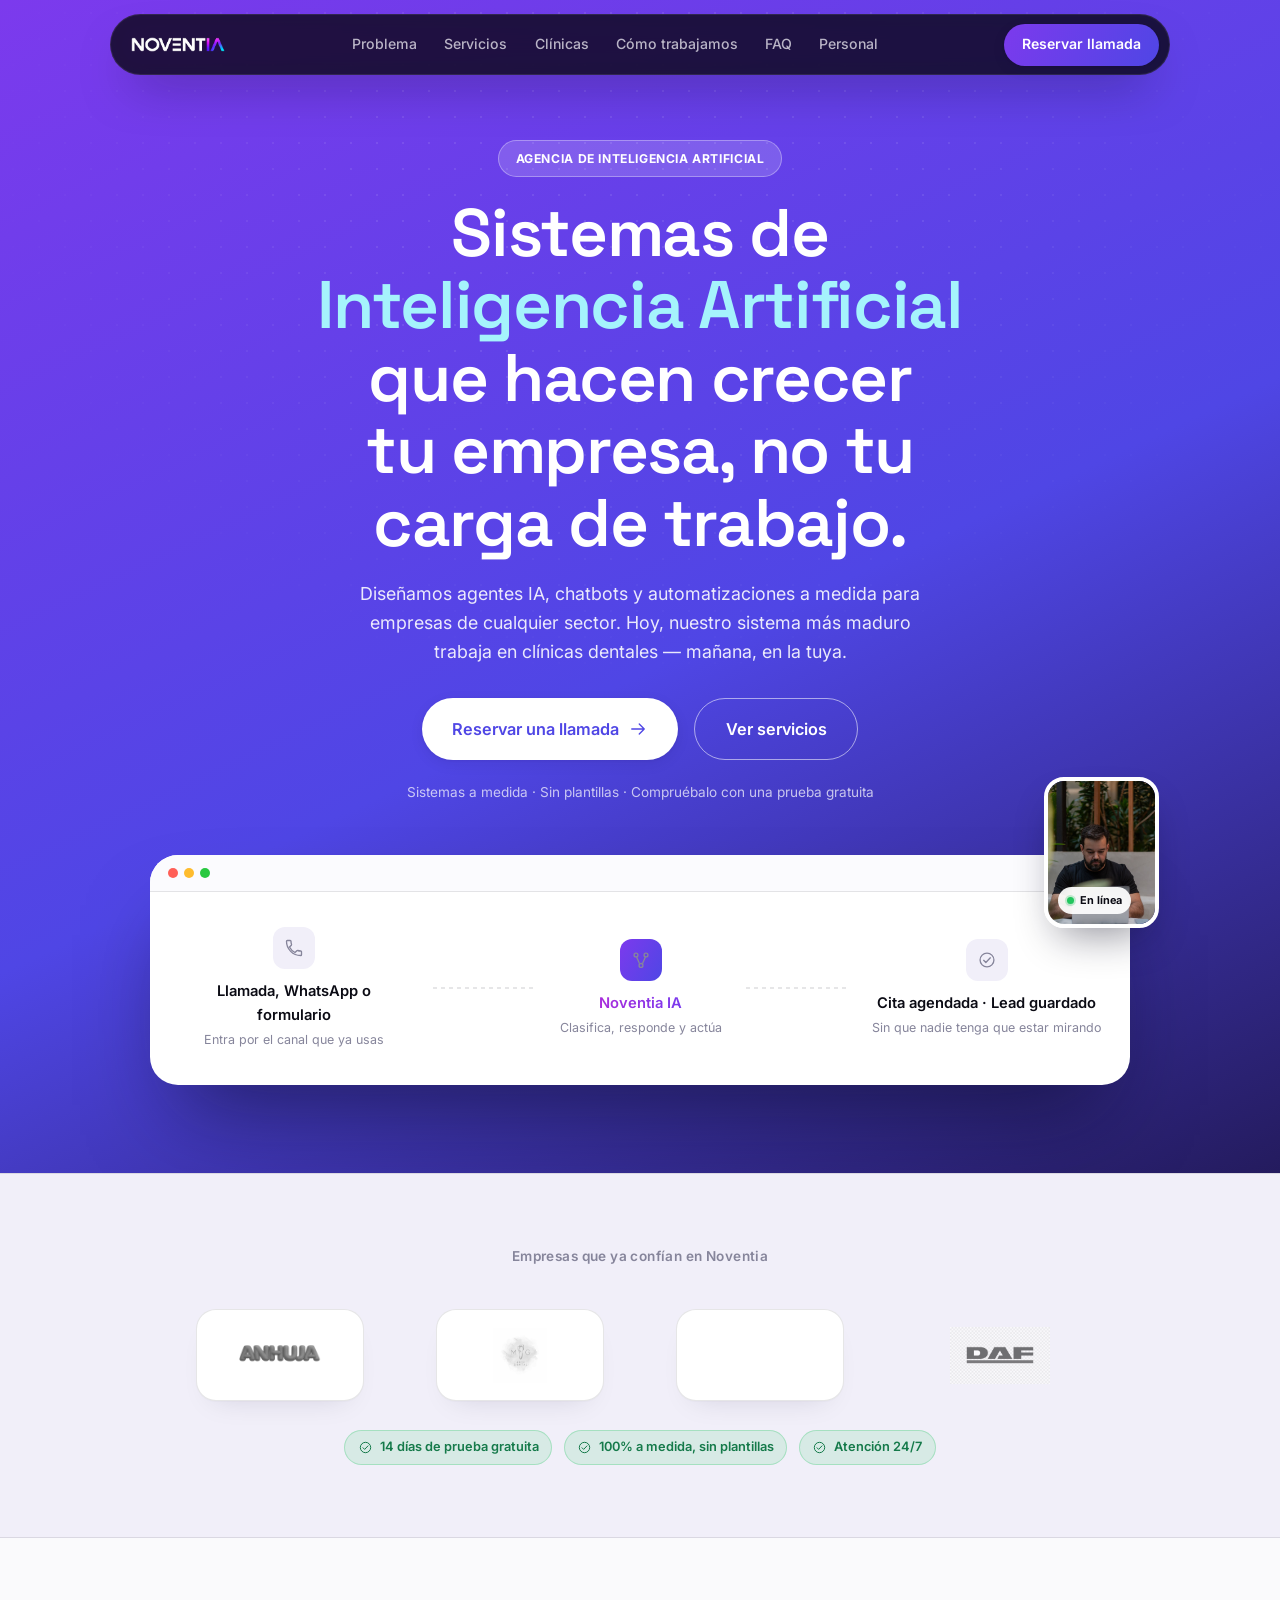
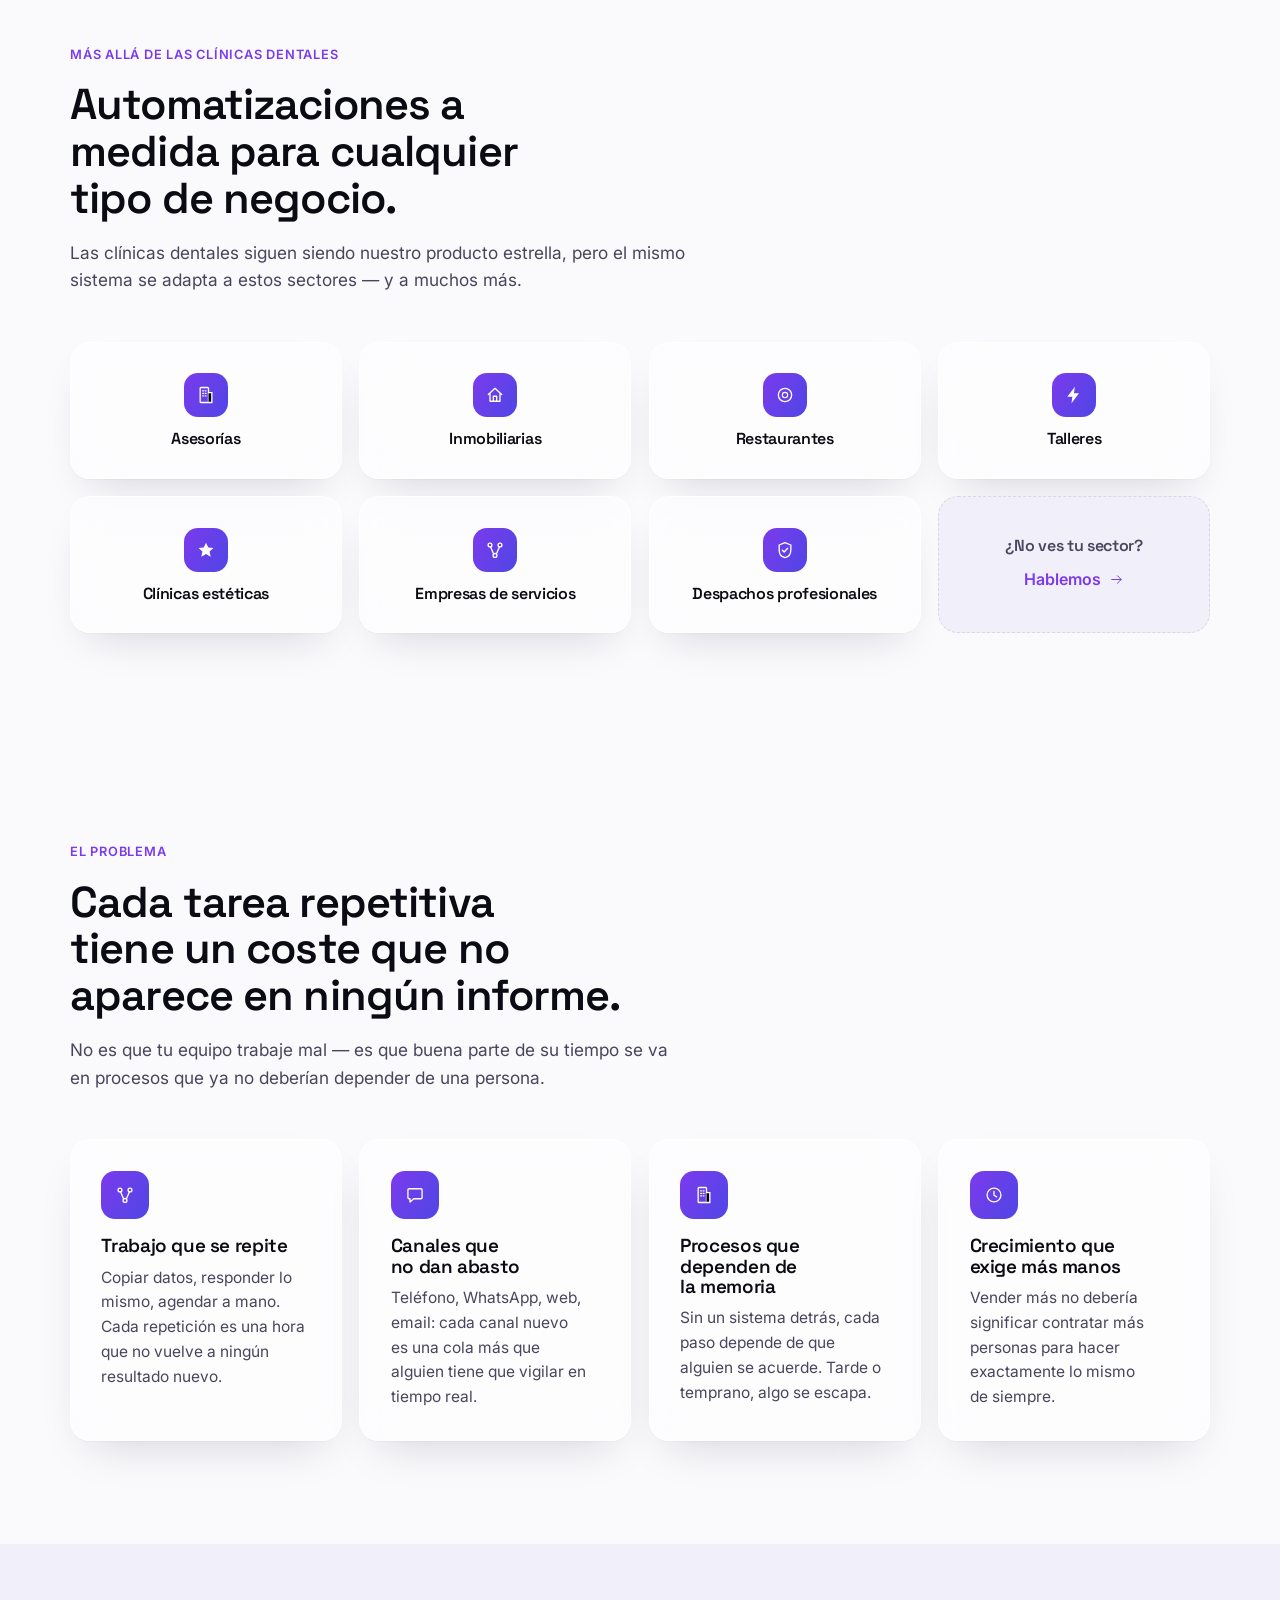
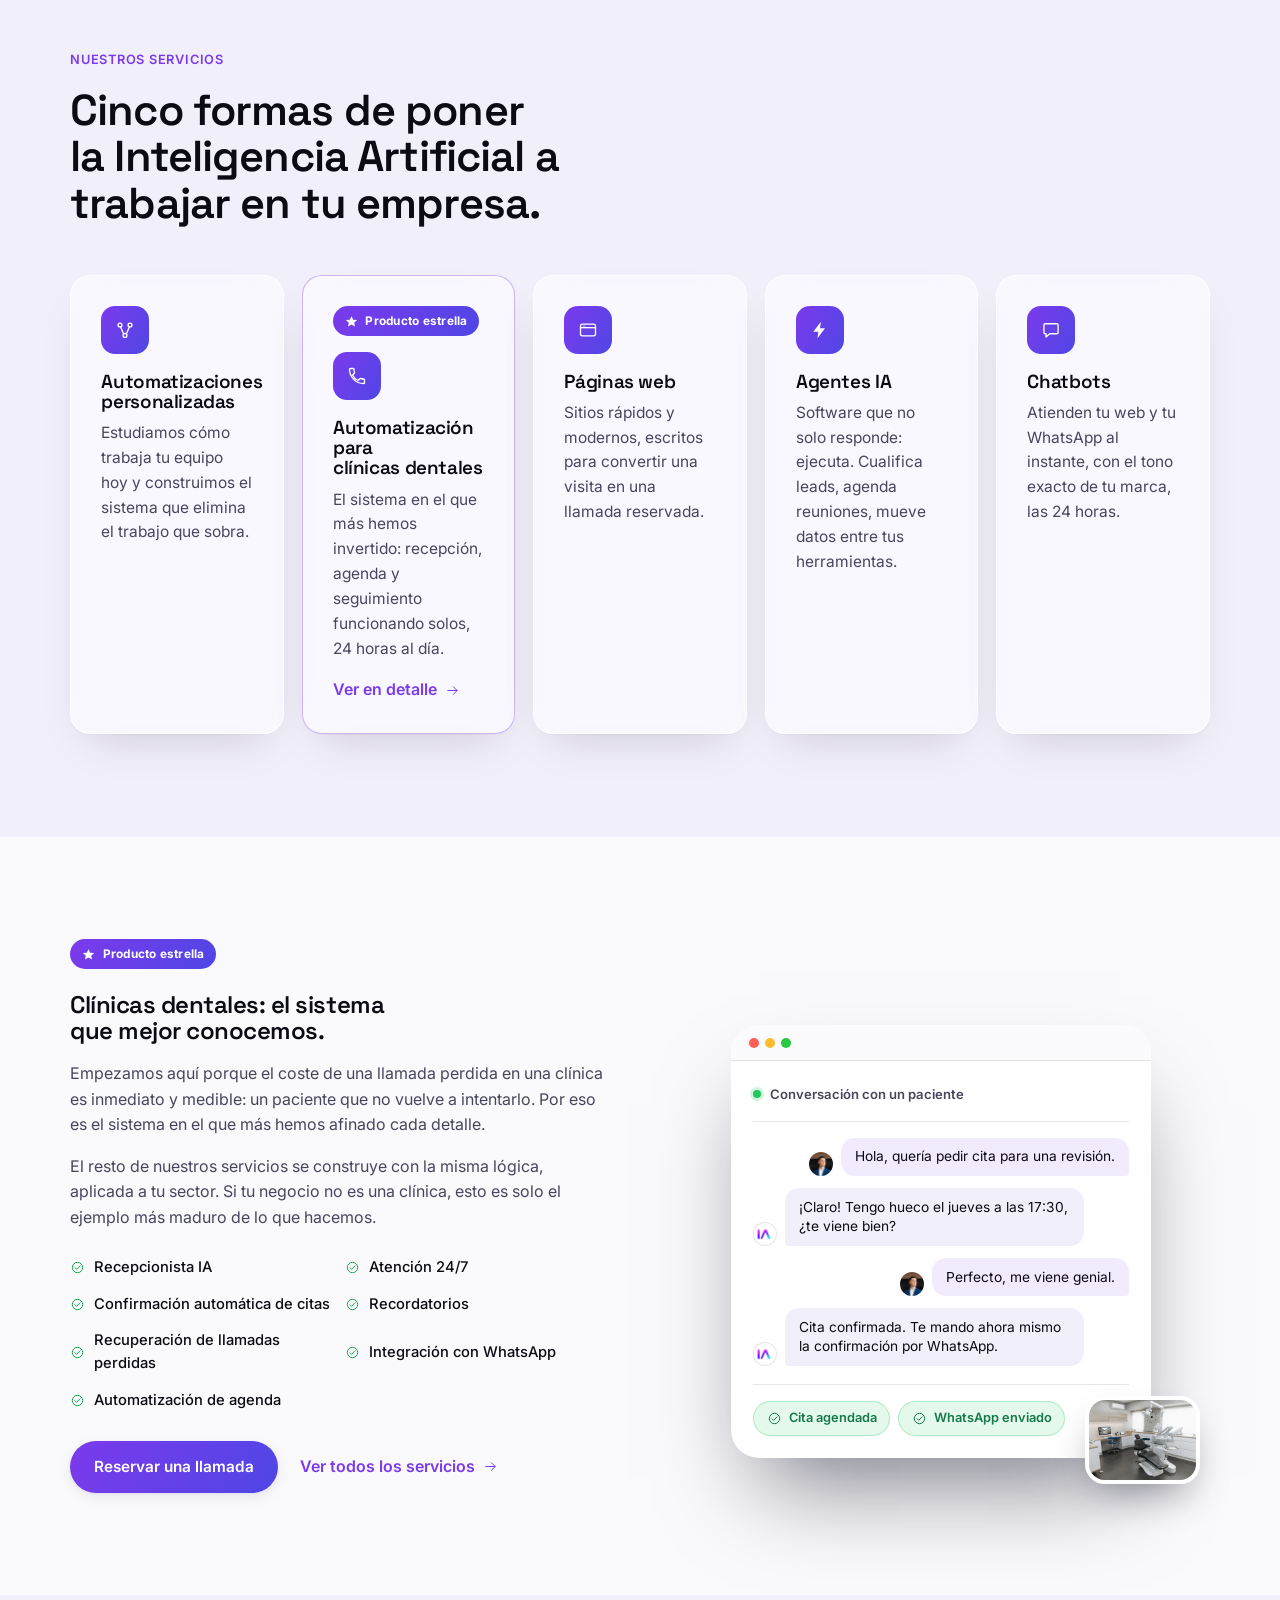
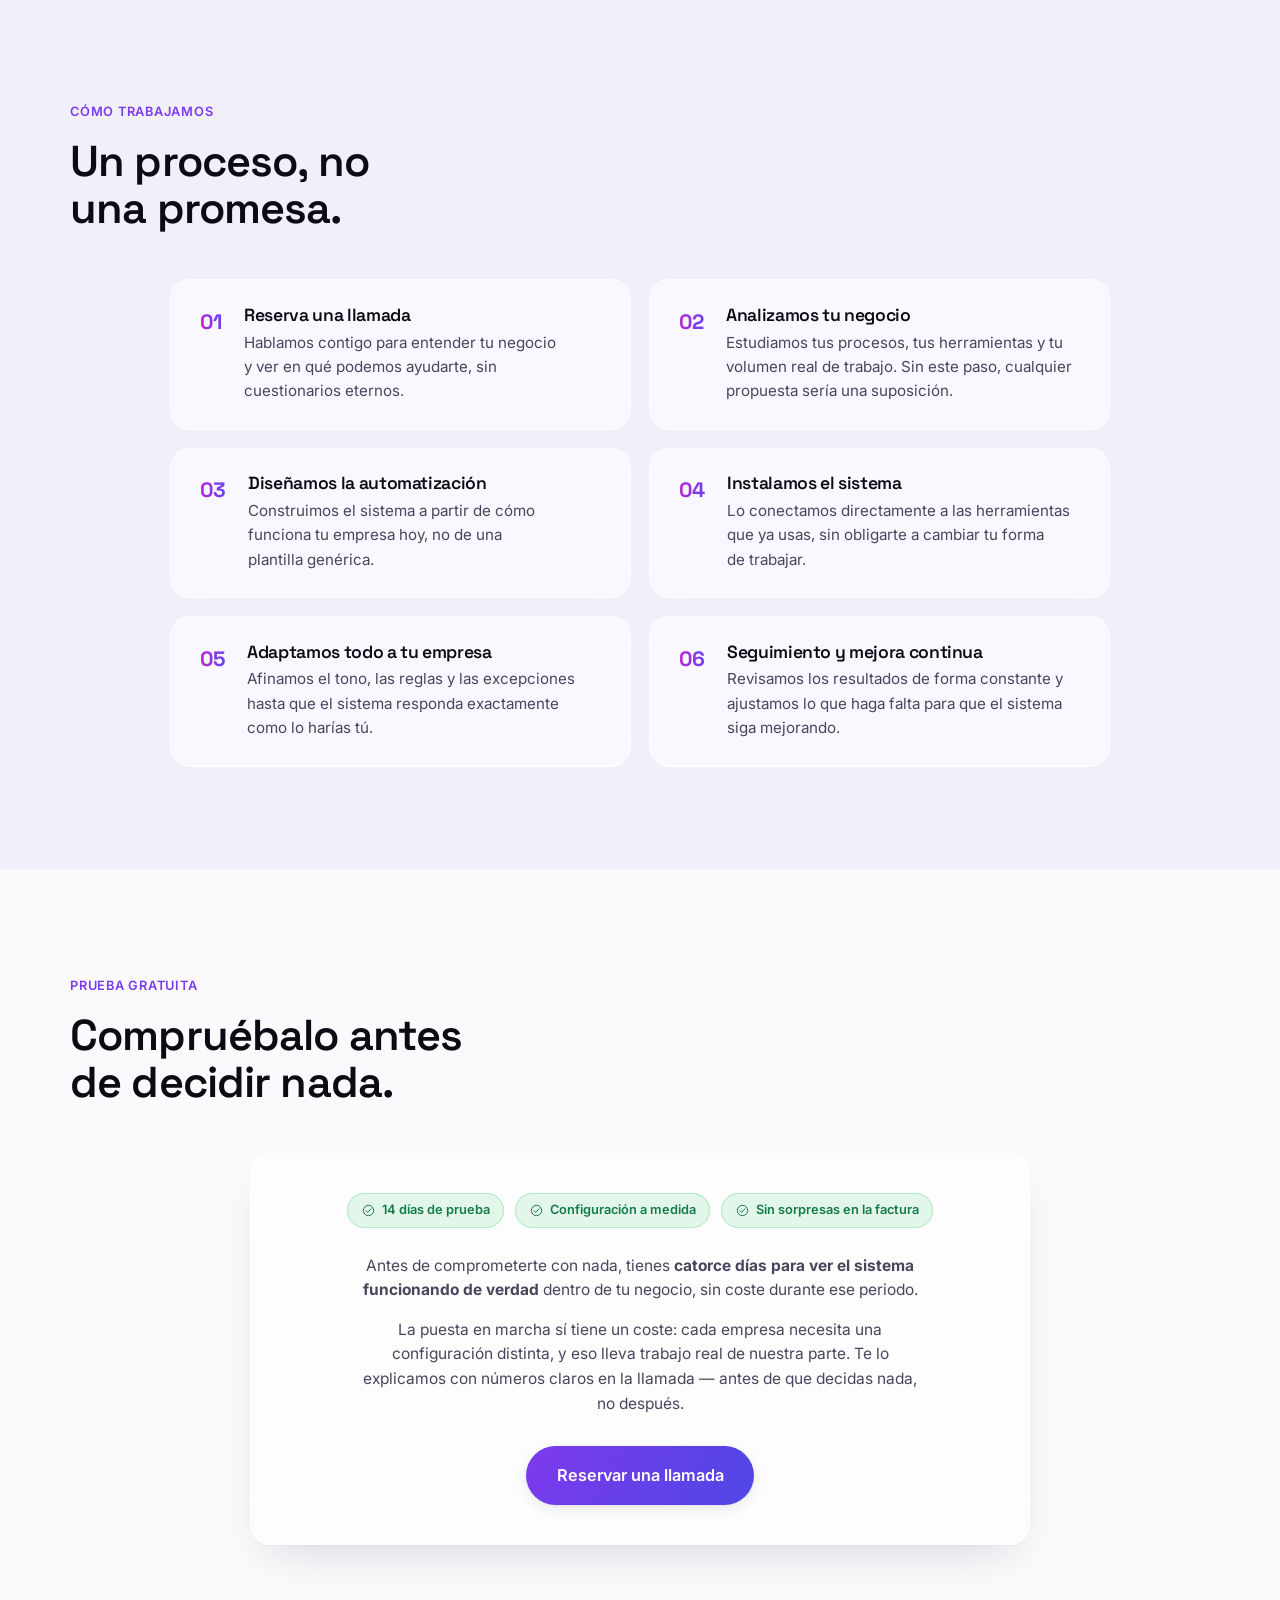
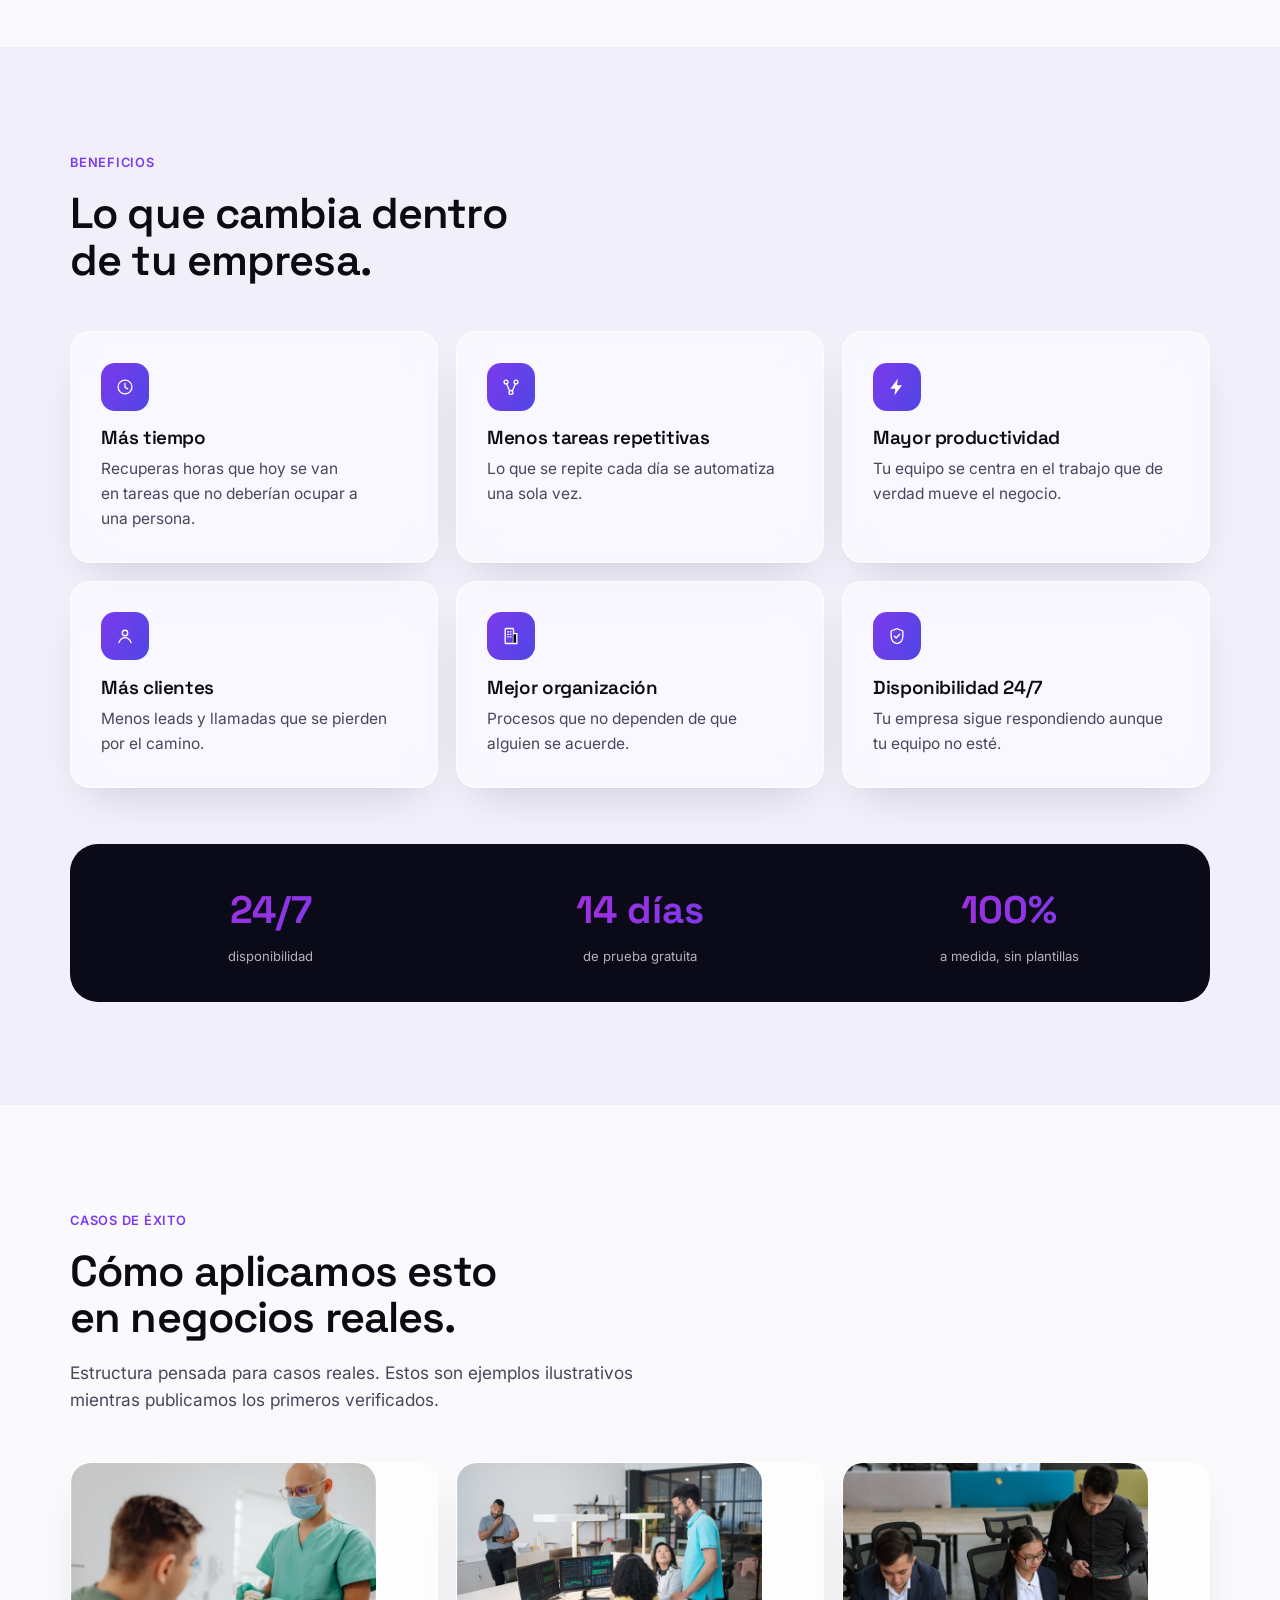
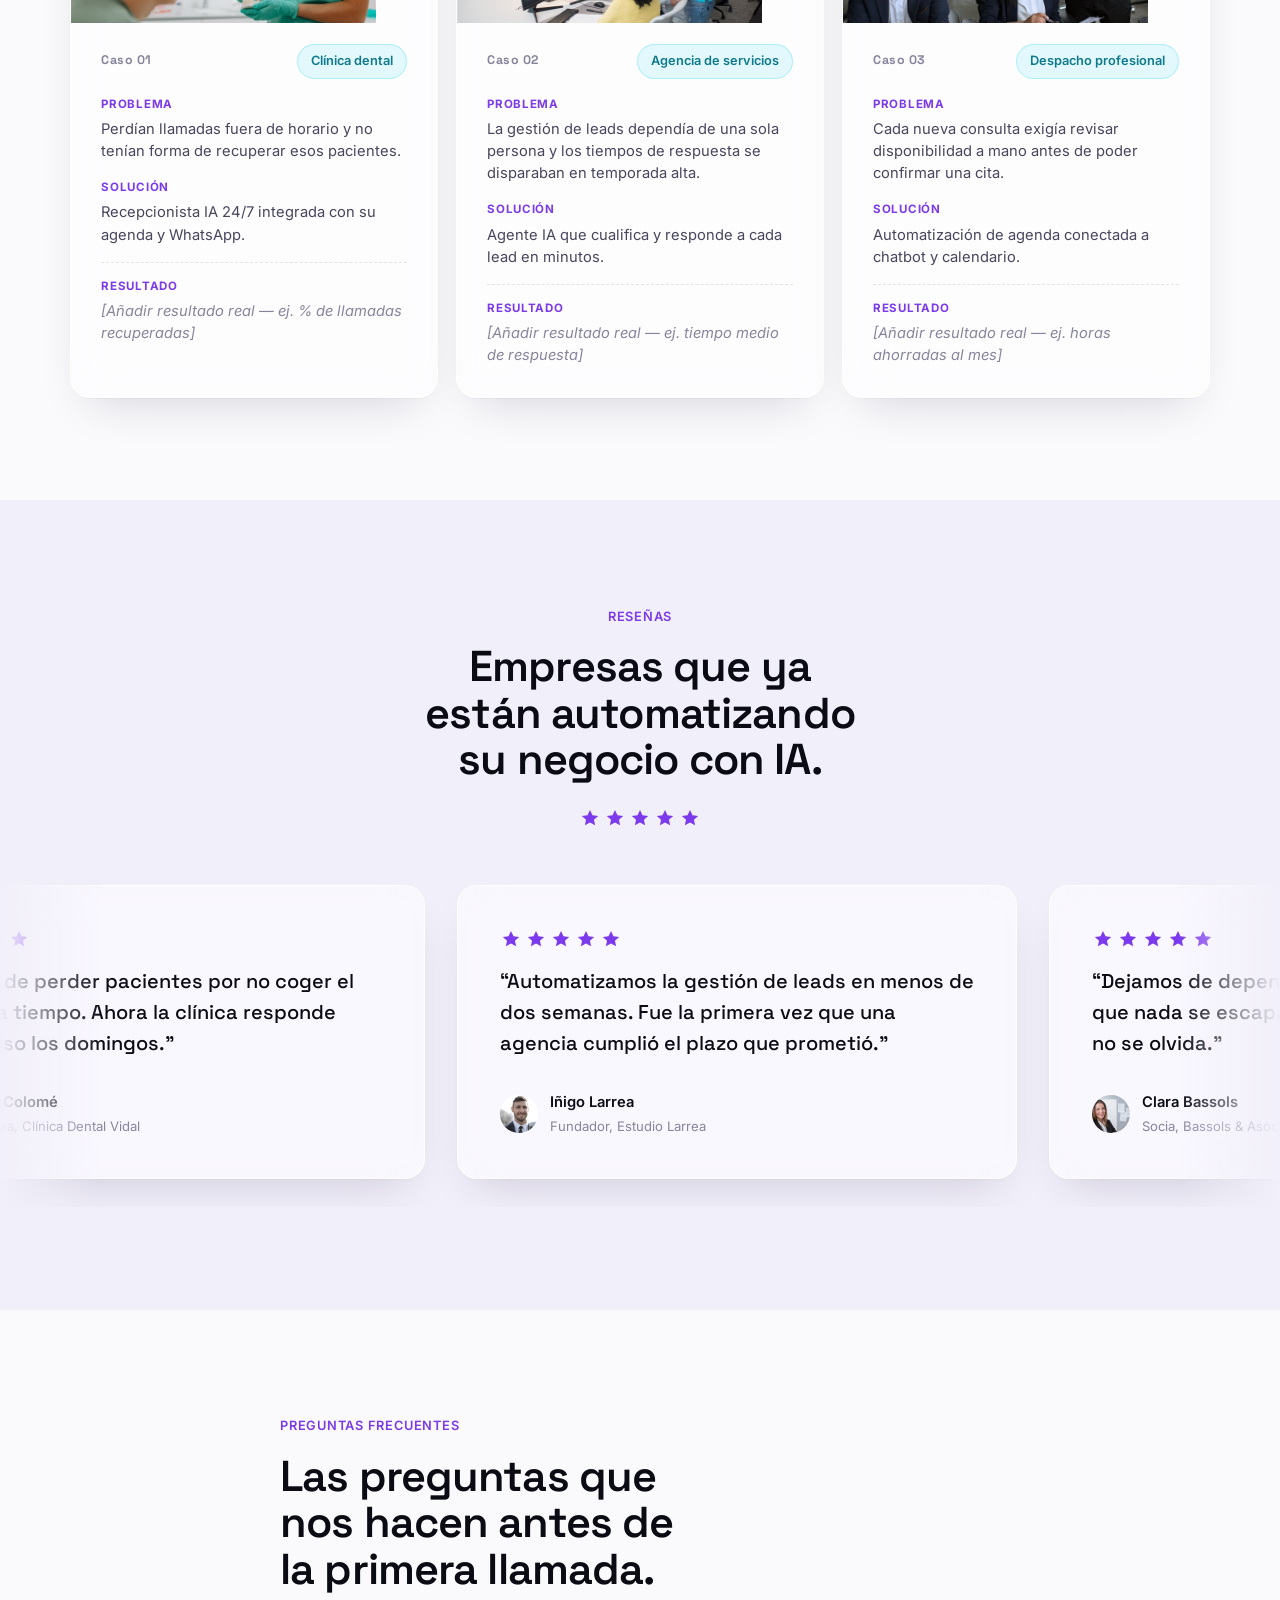
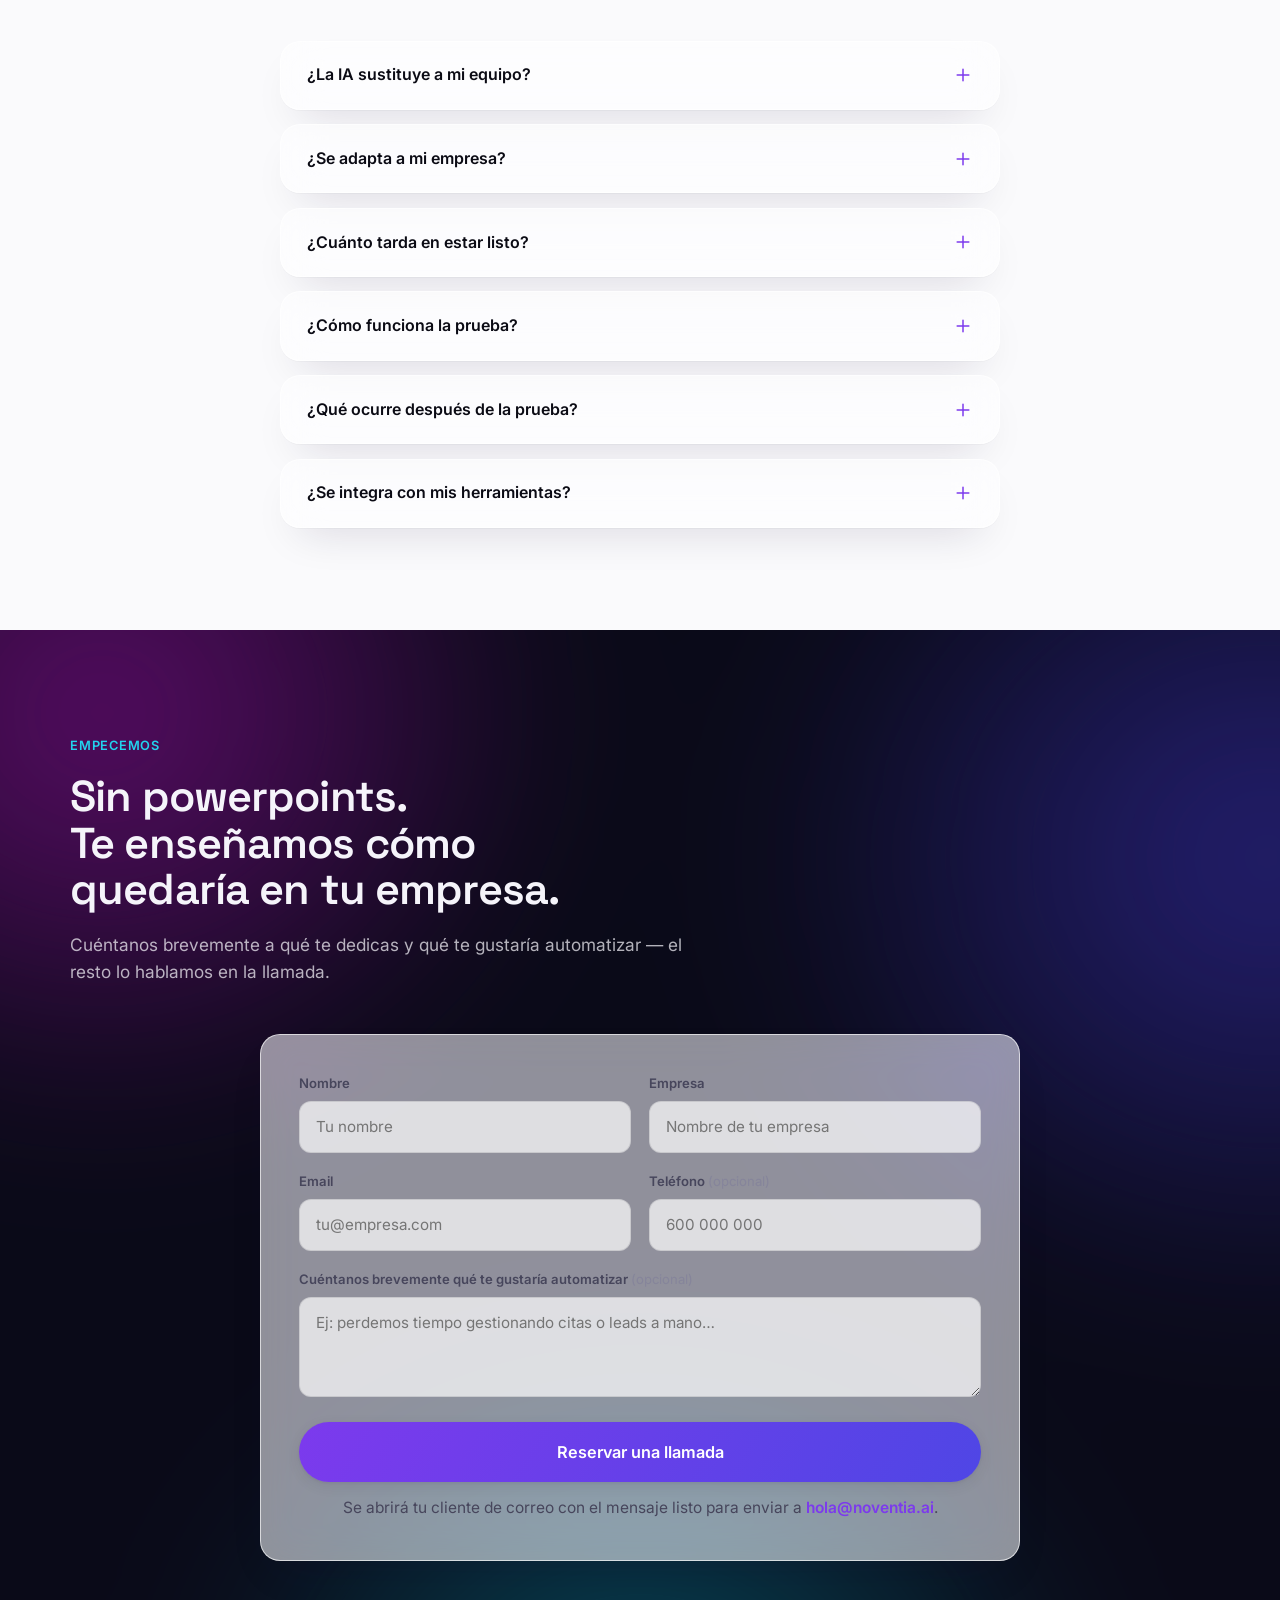
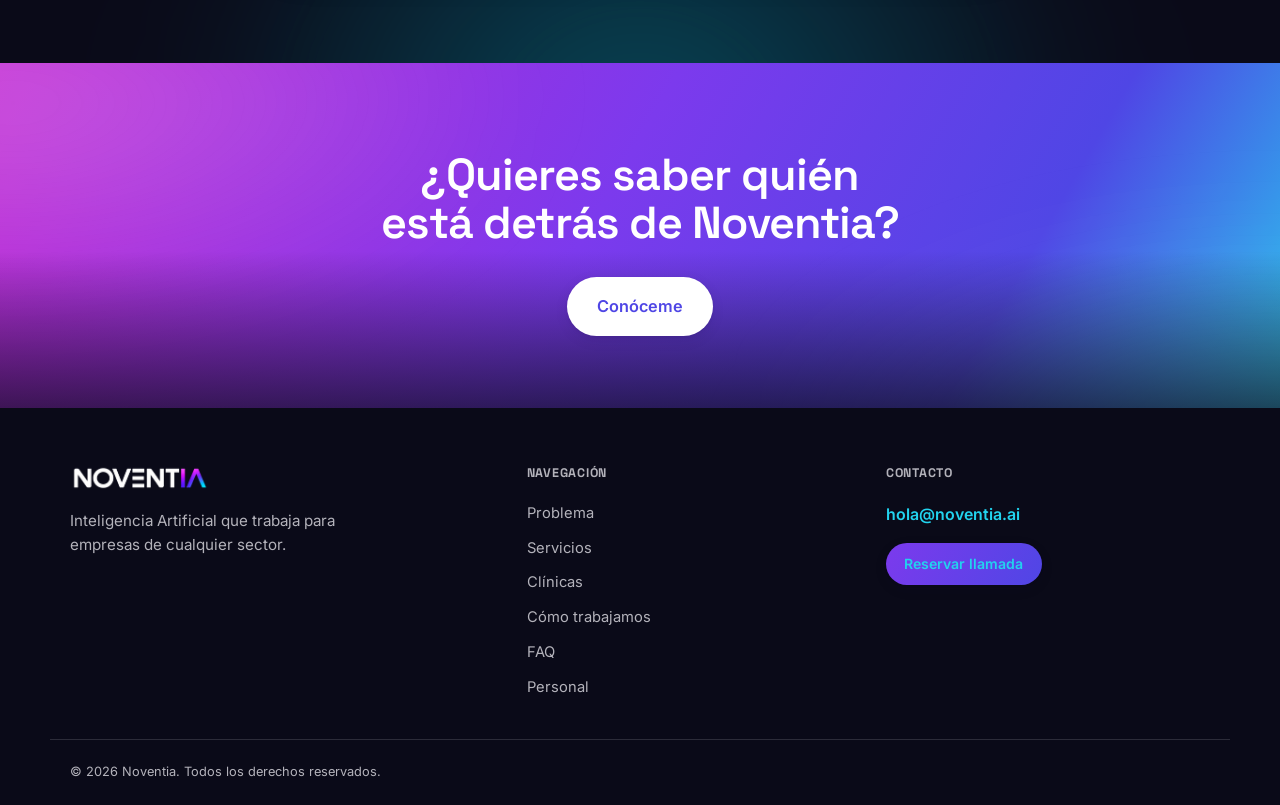
==== noventia-web/index.html @ 54fa67aa "Add files via upload" ====
﻿<!doctype html>
<html lang="es">
<head>
<meta charset="utf-8">
<meta name="viewport" content="width=device-width, initial-scale=1">
<title>Noventia — Agencia de Inteligencia Artificial para empresas</title>
<meta name="description" content="Noventia diseña agentes IA, chatbots y automatizaciones a medida para empresas de cualquier sector. Caso de éxito principal: clínicas dentales. Reserva una llamada.">
<meta name="theme-color" content="#0A0A18">

<meta property="og:type" content="website">
<meta property="og:title" content="Noventia — Agencia de Inteligencia Artificial para empresas">
<meta property="og:description" content="Agentes IA, chatbots y automatizaciones a medida para empresas de cualquier sector. Prueba gratuita de 2 semanas.">
<meta property="og:image" content="assets/img/logo.png">

<link rel="icon" href="assets/img/logo.png" type="image/png">
<link rel="apple-touch-icon" href="assets/img/logo.png">

<link rel="preconnect" href="https://fonts.googleapis.com">
<link rel="preconnect" href="https://fonts.gstatic.com" crossorigin>
<link rel="stylesheet" href="https://fonts.googleapis.com/css2?family=Space+Grotesk:wght@500;600;700&family=Inter:wght@400;500;600;700&display=swap">

<link rel="stylesheet" href="styles.css?v=20260807">
</head>
<body>
<a class="skip-link" href="#main">Saltar al contenido</a>

<!-- ============ ICON SPRITE ============ -->
<svg xmlns="http://www.w3.org/2000/svg" style="display:none" aria-hidden="true">
  <defs>
    <symbol id="icon-phone" viewBox="0 0 24 24"><path d="M6.6 10.8c1.4 2.8 3.8 5.2 6.6 6.6l2.2-2.2c.3-.3.7-.4 1-.2 1.1.4 2.3.6 3.6.6.6 0 1 .4 1 1V20c0 .6-.4 1-1 1C10.6 21 3 13.4 3 4c0-.6.4-1 1-1h3.4c.6 0 1 .4 1 1 0 1.3.2 2.5.6 3.6.1.4 0 .8-.2 1L6.6 10.8z" fill="none" stroke="currentColor" stroke-width="1.6" stroke-linecap="round" stroke-linejoin="round"/></symbol>
    <symbol id="icon-chat" viewBox="0 0 24 24"><path d="M5 4.5h14A1.5 1.5 0 0 1 20.5 6v9a1.5 1.5 0 0 1-1.5 1.5h-8.5L6 20.5V16.5H5A1.5 1.5 0 0 1 3.5 15V6A1.5 1.5 0 0 1 5 4.5z" fill="none" stroke="currentColor" stroke-width="1.6" stroke-linecap="round" stroke-linejoin="round"/></symbol>
    <symbol id="icon-flow" viewBox="0 0 24 24"><circle cx="6" cy="6" r="2.3" fill="none" stroke="currentColor" stroke-width="1.6"/><circle cx="18" cy="6" r="2.3" fill="none" stroke="currentColor" stroke-width="1.6"/><circle cx="12" cy="18.5" r="2.3" fill="none" stroke="currentColor" stroke-width="1.6"/><path d="M6.6 8.2 10 15.8M17.4 8.2 14 15.8" fill="none" stroke="currentColor" stroke-width="1.6" stroke-linecap="round"/></symbol>
    <symbol id="icon-web" viewBox="0 0 24 24"><rect x="3" y="5" width="18" height="14" rx="2.2" fill="none" stroke="currentColor" stroke-width="1.6"/><path d="M3 9.2h18" stroke="currentColor" stroke-width="1.6"/><circle cx="6.2" cy="7.1" r=".6" fill="currentColor" stroke="none"/><circle cx="8.2" cy="7.1" r=".6" fill="currentColor" stroke="none"/></symbol>
    <symbol id="icon-clock" viewBox="0 0 24 24"><circle cx="12" cy="12" r="8.3" fill="none" stroke="currentColor" stroke-width="1.6"/><path d="M12 7.6V12.3l3.2 2" fill="none" stroke="currentColor" stroke-width="1.6" stroke-linecap="round" stroke-linejoin="round"/></symbol>
    <symbol id="icon-check" viewBox="0 0 24 24"><circle cx="12" cy="12" r="8.3" fill="none" stroke="currentColor" stroke-width="1.6"/><path d="M8 12.4l2.6 2.6L16 9.4" fill="none" stroke="currentColor" stroke-width="1.6" stroke-linecap="round" stroke-linejoin="round"/></symbol>
    <symbol id="icon-user" viewBox="0 0 24 24"><circle cx="12" cy="8.4" r="3.3" fill="none" stroke="currentColor" stroke-width="1.6"/><path d="M4.8 20c1.3-4 4.2-6.1 7.2-6.1s5.9 2.1 7.2 6.1" fill="none" stroke="currentColor" stroke-width="1.6" stroke-linecap="round" stroke-linejoin="round"/></symbol>
    <symbol id="icon-shield" viewBox="0 0 24 24"><path d="M12 3.2 19 6v6c0 4.9-3 8.3-7 9.1-4-.8-7-4.2-7-9.1V6l7-2.8z" fill="none" stroke="currentColor" stroke-width="1.6" stroke-linejoin="round"/><path d="M8.8 12.2 11 14.4l4.2-4.4" fill="none" stroke="currentColor" stroke-width="1.6" stroke-linecap="round" stroke-linejoin="round"/></symbol>
    <symbol id="icon-arrow" viewBox="0 0 24 24"><path d="M4.5 12h15M13.5 6l6 6-6 6" fill="none" stroke="currentColor" stroke-width="1.6" stroke-linecap="round" stroke-linejoin="round"/></symbol>
    <symbol id="icon-plus" viewBox="0 0 24 24"><path d="M12 5v14M5 12h14" fill="none" stroke="currentColor" stroke-width="1.8" stroke-linecap="round"/></symbol>
    <symbol id="icon-close" viewBox="0 0 24 24"><path d="M6 6l12 12M18 6 6 18" fill="none" stroke="currentColor" stroke-width="1.8" stroke-linecap="round"/></symbol>
    <symbol id="icon-menu" viewBox="0 0 24 24"><path d="M4 7h16M4 12h16M4 17h16" fill="none" stroke="currentColor" stroke-width="1.8" stroke-linecap="round"/></symbol>
    <symbol id="icon-building" viewBox="0 0 24 24"><rect x="5" y="3" width="10" height="18" rx="1" fill="none" stroke="currentColor" stroke-width="1.6"/><path d="M15 9.2h4v11.8h-4M8 7h1M8 10h1M8 13h1M11 7h1M11 10h1M11 13h1" stroke="currentColor" stroke-width="1.6" stroke-linecap="round"/></symbol>
    <symbol id="icon-star" viewBox="0 0 24 24"><path d="M12 3.4l2.7 5.7 6.2.6-4.6 4.2 1.3 6.1L12 16.9l-5.6 3.1 1.3-6.1-4.6-4.2 6.2-.6L12 3.4z" fill="currentColor" stroke="none"/></symbol>
    <symbol id="icon-bolt" viewBox="0 0 24 24"><path d="M13 2 4 14h6l-1 8 9-12h-6l1-8z" fill="currentColor" stroke="none"/></symbol>
    <symbol id="icon-chevron-left" viewBox="0 0 24 24"><path d="M15 5l-7 7 7 7" fill="none" stroke="currentColor" stroke-width="1.8" stroke-linecap="round" stroke-linejoin="round"/></symbol>
    <symbol id="icon-chevron-right" viewBox="0 0 24 24"><path d="M9 5l7 7-7 7" fill="none" stroke="currentColor" stroke-width="1.8" stroke-linecap="round" stroke-linejoin="round"/></symbol>
    <symbol id="mark-1" viewBox="0 0 24 24"><circle cx="9" cy="12" r="6" fill="none" stroke="currentColor" stroke-width="1.6"/><circle cx="15" cy="12" r="6" fill="none" stroke="currentColor" stroke-width="1.6"/></symbol>
    <symbol id="mark-2" viewBox="0 0 24 24"><rect x="6" y="6" width="12" height="12" rx="2" fill="none" stroke="currentColor" stroke-width="1.6" transform="rotate(45 12 12)"/></symbol>
    <symbol id="mark-3" viewBox="0 0 24 24"><path d="M12 4l8 15H4L12 4z" fill="none" stroke="currentColor" stroke-width="1.6" stroke-linejoin="round"/></symbol>
    <symbol id="mark-4" viewBox="0 0 24 24"><path d="M12 3l7.8 4.5v9L12 21l-7.8-4.5v-9L12 3z" fill="none" stroke="currentColor" stroke-width="1.6" stroke-linejoin="round"/></symbol>
    <symbol id="mark-5" viewBox="0 0 24 24"><circle cx="6" cy="12" r="1.9" fill="currentColor" stroke="none"/><circle cx="12" cy="12" r="1.9" fill="currentColor" stroke="none"/><circle cx="18" cy="12" r="1.9" fill="currentColor" stroke="none"/></symbol>
    <symbol id="mark-6" viewBox="0 0 24 24"><path d="M12 4v16M4 12h16" stroke="currentColor" stroke-width="2.1" stroke-linecap="round"/></symbol>
    <symbol id="mark-7" viewBox="0 0 24 24"><circle cx="12" cy="12" r="7" fill="none" stroke="currentColor" stroke-width="2.3"/></symbol>
    <symbol id="mark-8" viewBox="0 0 24 24"><path d="M5 15l7-7 7 7" fill="none" stroke="currentColor" stroke-width="1.8" stroke-linecap="round" stroke-linejoin="round"/></symbol>
    <symbol id="mark-9" viewBox="0 0 24 24"><rect x="5" y="5" width="14" height="14" rx="3" fill="none" stroke="currentColor" stroke-width="1.6"/></symbol>
    <symbol id="mark-10" viewBox="0 0 24 24"><path d="M5 6l7 6-7 6M19 6l-7 6 7 6" fill="none" stroke="currentColor" stroke-width="1.6" stroke-linecap="round" stroke-linejoin="round"/></symbol>
    <symbol id="icon-home" viewBox="0 0 24 24"><path d="M4 11.5 12 4l8 7.5" fill="none" stroke="currentColor" stroke-width="1.6" stroke-linecap="round" stroke-linejoin="round"/><path d="M6 10v9.5h12V10" fill="none" stroke="currentColor" stroke-width="1.6" stroke-linejoin="round"/><path d="M10 19.5v-6h4v6" fill="none" stroke="currentColor" stroke-width="1.6" stroke-linejoin="round"/></symbol>
    <symbol id="icon-plate" viewBox="0 0 24 24"><circle cx="12" cy="12" r="8" fill="none" stroke="currentColor" stroke-width="1.6"/><circle cx="12" cy="12" r="3.2" fill="none" stroke="currentColor" stroke-width="1.3"/></symbol>
  </defs>
</svg>

<!-- ============ NAV ============ -->
<header class="nav" data-nav>
  <div class="nav-inner">
    <a href="#top" class="nav-logo" aria-label="Noventia — inicio">
      <img src="assets/img/logo-wordmark-transparent.png" alt="Noventia" width="104" height="20">
    </a>
    <nav class="nav-links" aria-label="Navegación principal">
      <a class="nav-link" href="#problema">Problema</a>
      <a class="nav-link" href="#servicios">Servicios</a>
      <a class="nav-link" href="#clinicas">Clínicas</a>
      <a class="nav-link" href="#como-trabajamos">Cómo trabajamos</a>
      <a class="nav-link" href="#faq">FAQ</a>
      <a class="nav-link" href="persona.html">Personal</a>
    </nav>
    <a class="btn btn-primary btn-sm nav-cta" data-magnetic data-magnetic-strength="0.25" href="#contacto">Reservar llamada</a>
    <button class="nav-burger" data-nav-toggle aria-label="Abrir menú" aria-expanded="false" aria-controls="mobile-nav">
      <svg class="icon"><use href="#icon-menu"></use></svg>
    </button>
  </div>
</header>

<div class="mobile-nav" id="mobile-nav" data-mobile-nav aria-hidden="true">
  <button class="mobile-nav-close" data-nav-close aria-label="Cerrar menú">
    <svg class="icon"><use href="#icon-close"></use></svg>
  </button>
  <nav aria-label="Navegación móvil">
    <a href="#problema">Problema</a>
    <a href="#servicios">Servicios</a>
    <a href="#clinicas">Clínicas</a>
    <a href="#como-trabajamos">Cómo trabajamos</a>
    <a href="#casos-exito">Casos de éxito</a>
    <a href="#faq">FAQ</a>
    <a href="persona.html">Personal</a>
    <a class="btn btn-primary" href="#contacto">Reservar una llamada</a>
  </nav>
</div>

<main id="main">

<!-- ============ HERO ============ -->
<section class="section-hero-vivid" id="top">
  <div class="container">
    <div class="hero-copy-centered" data-reveal>
      <span class="pill-badge-light">Agencia de Inteligencia Artificial</span>
      <h1 class="hero-title-vivid">
        Sistemas de <span class="hl">Inteligencia Artificial</span> que hacen crecer tu empresa, no tu carga de trabajo.
      </h1>
      <p class="hero-sub-vivid">
        Diseñamos agentes IA, chatbots y automatizaciones a medida para empresas de cualquier sector.
        Hoy, nuestro sistema más maduro trabaja en clínicas dentales — mañana, en la tuya.
      </p>
      <div class="hero-actions-vivid">
        <a class="btn btn-white btn-lg" data-magnetic data-magnetic-strength="0.25" href="#contacto">
          Reservar una llamada
          <svg class="icon"><use href="#icon-arrow"></use></svg>
        </a>
        <a class="btn btn-white-outline btn-lg" href="#servicios">Ver servicios</a>
      </div>
      <p class="hero-trust-vivid">Sistemas a medida · Sin plantillas · Compruébalo con una prueba gratuita</p>
    </div>

    <div class="hero-visual-stack">
    <div class="mock-card mock-card-wide" data-reveal>
      <div class="mock-card-bar">
        <span class="mock-dot mock-dot-red"></span>
        <span class="mock-dot mock-dot-yellow"></span>
        <span class="mock-dot mock-dot-green"></span>
      </div>
      <div class="flow-card-body">
        <div class="flow-step">
          <span class="flow-icon"><svg class="icon"><use href="#icon-phone"></use></svg></span>
          <div>
            <strong>Llamada, WhatsApp o formulario</strong>
            <span>Entra por el canal que ya usas</span>
          </div>
        </div>
        <span class="flow-connector" aria-hidden="true"></span>
        <div class="flow-step flow-step-center">
          <span class="flow-icon flow-icon-accent"><svg class="icon"><use href="#icon-flow"></use></svg></span>
          <div>
            <strong>Noventia IA</strong>
            <span>Clasifica, responde y actúa</span>
          </div>
        </div>
        <span class="flow-connector" aria-hidden="true"></span>
        <div class="flow-step">
          <span class="flow-icon"><svg class="icon"><use href="#icon-check"></use></svg></span>
          <div>
            <strong>Cita agendada · Lead guardado</strong>
            <span>Sin que nadie tenga que estar mirando</span>
          </div>
        </div>
      </div>
    </div>
    <div class="hero-photo-float" data-reveal>
      <img src="assets/img/hero-freelancer.jpg" alt="Profesional trabajando con Noventia" width="380" height="507" loading="lazy">
      <span class="hero-photo-badge"><span class="hero-photo-dot" aria-hidden="true"></span>En línea</span>
    </div>
    </div>
  </div>
</section>

<!-- ============ EMPRESAS (logo strip) ============ -->
<section class="logo-section" aria-labelledby="logo-strip-title">
  <div class="container">
    <p class="logo-strip-title" id="logo-strip-title" data-reveal>Empresas que ya confían en Noventia</p>
    <ul class="logo-strip" data-reveal>
      <li class="logo-chip"><img src="assets/img/client-anhuja.png" alt="Anhuja" loading="lazy" decoding="async"></li>
      <li class="logo-chip"><img src="assets/img/client-mg-dental.png" alt="MG Arte Dental" loading="lazy" decoding="async"></li>
      <li class="logo-chip"><img src="assets/img/client-gest-list-5.png" alt="Gest List 5" loading="lazy" decoding="async"></li>
      <li class="logo-chip logo-chip-transparent"><img src="assets/img/client-daf.png" alt="DAF" loading="lazy" decoding="async"></li>
    </ul>
    <div class="trust-badges" data-reveal>
      <span class="pill pill-ok"><svg class="icon icon-sm"><use href="#icon-check"></use></svg>14 días de prueba gratuita</span>
      <span class="pill pill-ok"><svg class="icon icon-sm"><use href="#icon-check"></use></svg>100% a medida, sin plantillas</span>
      <span class="pill pill-ok"><svg class="icon icon-sm"><use href="#icon-check"></use></svg>Atención 24/7</span>
    </div>
  </div>
</section>

<!-- ============ MÁS ALLÁ DE LAS CLÍNICAS DENTALES ============ -->
<section class="section" id="mas-sectores">
  <div class="container">
    <div class="section-head" data-reveal>
      <p class="eyebrow">Más allá de las clínicas dentales</p>
      <h2>Automatizaciones a medida para cualquier tipo de negocio.</h2>
      <p class="section-intro">Las clínicas dentales siguen siendo nuestro producto estrella, pero el mismo sistema se adapta a estos sectores — y a muchos más.</p>
    </div>
    <div class="grid grid-4 sector-grid">
      <article class="glass-card sector-card" data-reveal>
        <span class="service-icon"><svg class="icon"><use href="#icon-building"></use></svg></span>
        <h3>Asesorías</h3>
      </article>
      <article class="glass-card sector-card" data-reveal>
        <span class="service-icon"><svg class="icon"><use href="#icon-home"></use></svg></span>
        <h3>Inmobiliarias</h3>
      </article>
      <article class="glass-card sector-card" data-reveal>
        <span class="service-icon"><svg class="icon"><use href="#icon-plate"></use></svg></span>
        <h3>Restaurantes</h3>
      </article>
      <article class="glass-card sector-card" data-reveal>
        <span class="service-icon"><svg class="icon"><use href="#icon-bolt"></use></svg></span>
        <h3>Talleres</h3>
      </article>
      <article class="glass-card sector-card" data-reveal>
        <span class="service-icon"><svg class="icon"><use href="#icon-star"></use></svg></span>
        <h3>Clínicas estéticas</h3>
      </article>
      <article class="glass-card sector-card" data-reveal>
        <span class="service-icon"><svg class="icon"><use href="#icon-flow"></use></svg></span>
        <h3>Empresas de servicios</h3>
      </article>
      <article class="glass-card sector-card" data-reveal>
        <span class="service-icon"><svg class="icon"><use href="#icon-shield"></use></svg></span>
        <h3>Despachos profesionales</h3>
      </article>
      <article class="glass-card sector-card sector-card-cta" data-reveal>
        <h3>¿No ves tu sector?</h3>
        <a class="link-arrow" href="#contacto">Hablemos <svg class="icon icon-sm"><use href="#icon-arrow"></use></svg></a>
      </article>
    </div>
  </div>
</section>

<!-- ============ PROBLEMA ============ -->
<section class="section" id="problema">
  <div class="container">
    <div class="section-head" data-reveal>
      <p class="eyebrow">El problema</p>
      <h2>Cada tarea repetitiva tiene un coste que no aparece en ningún informe.</h2>
      <p class="section-intro">No es que tu equipo trabaje mal — es que buena parte de su tiempo se va en procesos que ya no deberían depender de una persona.</p>
    </div>
    <div class="grid grid-4">
      <article class="glass-card problem-card" data-reveal>
        <span class="service-icon"><svg class="icon"><use href="#icon-flow"></use></svg></span>
        <h3>Trabajo que se repite</h3>
        <p>Copiar datos, responder lo mismo, agendar a mano. Cada repetición es una hora que no vuelve a ningún resultado nuevo.</p>
      </article>
      <article class="glass-card problem-card" data-reveal>
        <span class="service-icon"><svg class="icon"><use href="#icon-chat"></use></svg></span>
        <h3>Canales que no dan abasto</h3>
        <p>Teléfono, WhatsApp, web, email: cada canal nuevo es una cola más que alguien tiene que vigilar en tiempo real.</p>
      </article>
      <article class="glass-card problem-card" data-reveal>
        <span class="service-icon"><svg class="icon"><use href="#icon-building"></use></svg></span>
        <h3>Procesos que dependen de la memoria</h3>
        <p>Sin un sistema detrás, cada paso depende de que alguien se acuerde. Tarde o temprano, algo se escapa.</p>
      </article>
      <article class="glass-card problem-card" data-reveal>
        <span class="service-icon"><svg class="icon"><use href="#icon-clock"></use></svg></span>
        <h3>Crecimiento que exige más manos</h3>
        <p>Vender más no debería significar contratar más personas para hacer exactamente lo mismo de siempre.</p>
      </article>
    </div>
  </div>
</section>

<!-- ============ SERVICIOS ============ -->
<section class="section section-alt" id="servicios">
  <div class="container">
    <div class="section-head" data-reveal>
      <p class="eyebrow">Nuestros servicios</p>
      <h2>Cinco formas de poner la Inteligencia Artificial a trabajar en tu empresa.</h2>
    </div>
    <div class="grid grid-5">
      <article class="glass-card service-card" data-reveal>
        <span class="service-icon"><svg class="icon"><use href="#icon-flow"></use></svg></span>
        <h3>Automatizaciones personalizadas</h3>
        <p>Estudiamos cómo trabaja tu equipo hoy y construimos el sistema que elimina el trabajo que sobra.</p>
      </article>
      <article class="glass-card service-card service-card-flagship" data-reveal>
        <span class="badge-star"><svg class="icon icon-sm"><use href="#icon-star"></use></svg>Producto estrella</span>
        <span class="service-icon"><svg class="icon"><use href="#icon-phone"></use></svg></span>
        <h3>Automatización para clínicas dentales</h3>
        <p>El sistema en el que más hemos invertido: recepción, agenda y seguimiento funcionando solos, 24 horas al día.</p>
        <a class="link-arrow" href="#clinicas">Ver en detalle <svg class="icon icon-sm"><use href="#icon-arrow"></use></svg></a>
      </article>
      <article class="glass-card service-card" data-reveal>
        <span class="service-icon"><svg class="icon"><use href="#icon-web"></use></svg></span>
        <h3>Páginas web</h3>
        <p>Sitios rápidos y modernos, escritos para convertir una visita en una llamada reservada.</p>
      </article>
      <article class="glass-card service-card" data-reveal>
        <span class="service-icon"><svg class="icon"><use href="#icon-bolt"></use></svg></span>
        <h3>Agentes IA</h3>
        <p>Software que no solo responde: ejecuta. Cualifica leads, agenda reuniones, mueve datos entre tus herramientas.</p>
      </article>
      <article class="glass-card service-card" data-reveal>
        <span class="service-icon"><svg class="icon"><use href="#icon-chat"></use></svg></span>
        <h3>Chatbots</h3>
        <p>Atienden tu web y tu WhatsApp al instante, con el tono exacto de tu marca, las 24 horas.</p>
      </article>
    </div>
  </div>
</section>

<!-- ============ CLÍNICAS DENTALES (flagship) ============ -->
<section class="section" id="clinicas">
  <div class="container split">
    <div class="split-copy" data-reveal>
      <span class="badge-star"><svg class="icon icon-sm"><use href="#icon-star"></use></svg>Producto estrella</span>
      <h2>Clínicas dentales: el sistema que mejor conocemos.</h2>
      <p>Empezamos aquí porque el coste de una llamada perdida en una clínica es inmediato y medible: un paciente que no vuelve a intentarlo. Por eso es el sistema en el que más hemos afinado cada detalle.</p>
      <p>El resto de nuestros servicios se construye con la misma lógica, aplicada a tu sector. Si tu negocio no es una clínica, esto es solo el ejemplo más maduro de lo que hacemos.</p>
      <ul class="check-list">
        <li><svg class="icon icon-sm"><use href="#icon-check"></use></svg>Recepcionista IA</li>
        <li><svg class="icon icon-sm"><use href="#icon-check"></use></svg>Atención 24/7</li>
        <li><svg class="icon icon-sm"><use href="#icon-check"></use></svg>Confirmación automática de citas</li>
        <li><svg class="icon icon-sm"><use href="#icon-check"></use></svg>Recordatorios</li>
        <li><svg class="icon icon-sm"><use href="#icon-check"></use></svg>Recuperación de llamadas perdidas</li>
        <li><svg class="icon icon-sm"><use href="#icon-check"></use></svg>Integración con WhatsApp</li>
        <li><svg class="icon icon-sm"><use href="#icon-check"></use></svg>Automatización de agenda</li>
      </ul>
      <div class="split-actions">
        <a class="btn btn-primary" data-magnetic data-magnetic-strength="0.2" href="#contacto">Reservar una llamada</a>
        <a class="link-arrow" href="#servicios">Ver todos los servicios <svg class="icon icon-sm"><use href="#icon-arrow"></use></svg></a>
      </div>
    </div>

    <div class="split-visual" data-reveal>
      <div class="mock-card call-card-mock">
        <div class="mock-card-bar">
          <span class="mock-dot mock-dot-red"></span>
          <span class="mock-dot mock-dot-yellow"></span>
          <span class="mock-dot mock-dot-green"></span>
        </div>
        <div class="call-card-content">
        <div class="call-card-head">
          <span class="call-dot" aria-hidden="true"></span>
          <span>Conversación con un paciente</span>
        </div>
        <div class="call-transcript">
          <div class="bubble bubble-user">
            <p>Hola, quería pedir cita para una revisión.</p>
            <img class="bubble-avatar" src="assets/img/patient-avatar.jpg" alt="">
          </div>
          <div class="bubble bubble-ai">
            <span class="bubble-avatar"><img src="assets/img/noventia-mark.png" alt="Noventia"></span>
            <p>¡Claro! Tengo hueco el jueves a las 17:30, ¿te viene bien?</p>
          </div>
          <div class="bubble bubble-user">
            <p>Perfecto, me viene genial.</p>
            <img class="bubble-avatar" src="assets/img/patient-avatar.jpg" alt="">
          </div>
          <div class="bubble bubble-ai">
            <span class="bubble-avatar"><img src="assets/img/noventia-mark.png" alt="Noventia"></span>
            <p>Cita confirmada. Te mando ahora mismo la confirmación por WhatsApp.</p>
          </div>
        </div>
        <div class="call-card-foot">
          <span class="pill pill-ok"><svg class="icon icon-sm"><use href="#icon-check"></use></svg>Cita agendada</span>
          <span class="pill pill-ok"><svg class="icon icon-sm"><use href="#icon-check"></use></svg>WhatsApp enviado</span>
        </div>
        </div>
      </div>
      <div class="hero-photo-float hero-photo-float-alt" data-reveal>
        <img src="assets/img/clinicas-photo.jpg" alt="Consulta dental" width="380" height="285" loading="lazy">
      </div>
    </div>
  </div>

</section>

<!-- ============ CÓMO TRABAJAMOS ============ -->
<section class="section section-alt" id="como-trabajamos">
  <div class="container">
    <div class="section-head" data-reveal>
      <p class="eyebrow">Cómo trabajamos</p>
      <h2>Un proceso, no una promesa.</h2>
    </div>
    <div class="process-list process-list-grid">
      <div class="process-step" data-reveal>
        <span class="process-n">01</span>
        <div><h3>Reserva una llamada</h3><p>Hablamos contigo para entender tu negocio y ver en qué podemos ayudarte, sin cuestionarios eternos.</p></div>
      </div>
      <div class="process-step" data-reveal>
        <span class="process-n">02</span>
        <div><h3>Analizamos tu negocio</h3><p>Estudiamos tus procesos, tus herramientas y tu volumen real de trabajo. Sin este paso, cualquier propuesta sería una suposición.</p></div>
      </div>
      <div class="process-step" data-reveal>
        <span class="process-n">03</span>
        <div><h3>Diseñamos la automatización</h3><p>Construimos el sistema a partir de cómo funciona tu empresa hoy, no de una plantilla genérica.</p></div>
      </div>
      <div class="process-step" data-reveal>
        <span class="process-n">04</span>
        <div><h3>Instalamos el sistema</h3><p>Lo conectamos directamente a las herramientas que ya usas, sin obligarte a cambiar tu forma de trabajar.</p></div>
      </div>
      <div class="process-step" data-reveal>
        <span class="process-n">05</span>
        <div><h3>Adaptamos todo a tu empresa</h3><p>Afinamos el tono, las reglas y las excepciones hasta que el sistema responda exactamente como lo harías tú.</p></div>
      </div>
      <div class="process-step" data-reveal>
        <span class="process-n">06</span>
        <div><h3>Seguimiento y mejora continua</h3><p>Revisamos los resultados de forma constante y ajustamos lo que haga falta para que el sistema siga mejorando.</p></div>
      </div>
    </div>
  </div>
</section>

<!-- ============ PRUEBA GRATUITA ============ -->
<section class="section" id="prueba-gratuita">
  <div class="container">
    <div class="section-head" data-reveal>
      <p class="eyebrow">Prueba gratuita</p>
      <h2>Compruébalo antes de decidir nada.</h2>
    </div>
    <div class="glass-card trial-card" data-reveal>
      <div class="trial-pills">
        <span class="pill pill-ok"><svg class="icon icon-sm"><use href="#icon-check"></use></svg>14 días de prueba</span>
        <span class="pill pill-ok"><svg class="icon icon-sm"><use href="#icon-check"></use></svg>Configuración a medida</span>
        <span class="pill pill-ok"><svg class="icon icon-sm"><use href="#icon-check"></use></svg>Sin sorpresas en la factura</span>
      </div>
      <p>Antes de comprometerte con nada, tienes <strong>catorce días para ver el sistema funcionando de verdad</strong> dentro de tu negocio, sin coste durante ese periodo.</p>
      <p>La puesta en marcha sí tiene un coste: cada empresa necesita una configuración distinta, y eso lleva trabajo real de nuestra parte. Te lo explicamos con números claros en la llamada — antes de que decidas nada, no después.</p>
      <a class="btn btn-primary btn-lg" data-magnetic data-magnetic-strength="0.2" href="#contacto">Reservar una llamada</a>
    </div>
  </div>
</section>

<!-- ============ BENEFICIOS ============ -->
<section class="section section-alt" id="beneficios">
  <div class="container">
    <div class="section-head" data-reveal>
      <p class="eyebrow">Beneficios</p>
      <h2>Lo que cambia dentro de tu empresa.</h2>
    </div>
    <div class="grid grid-3">
      <article class="glass-card benefit-card" data-reveal>
        <span class="service-icon"><svg class="icon"><use href="#icon-clock"></use></svg></span>
        <h3>Más tiempo</h3>
        <p>Recuperas horas que hoy se van en tareas que no deberían ocupar a una persona.</p>
      </article>
      <article class="glass-card benefit-card" data-reveal>
        <span class="service-icon"><svg class="icon"><use href="#icon-flow"></use></svg></span>
        <h3>Menos tareas repetitivas</h3>
        <p>Lo que se repite cada día se automatiza una sola vez.</p>
      </article>
      <article class="glass-card benefit-card" data-reveal>
        <span class="service-icon"><svg class="icon"><use href="#icon-bolt"></use></svg></span>
        <h3>Mayor productividad</h3>
        <p>Tu equipo se centra en el trabajo que de verdad mueve el negocio.</p>
      </article>
      <article class="glass-card benefit-card" data-reveal>
        <span class="service-icon"><svg class="icon"><use href="#icon-user"></use></svg></span>
        <h3>Más clientes</h3>
        <p>Menos leads y llamadas que se pierden por el camino.</p>
      </article>
      <article class="glass-card benefit-card" data-reveal>
        <span class="service-icon"><svg class="icon"><use href="#icon-building"></use></svg></span>
        <h3>Mejor organización</h3>
        <p>Procesos que no dependen de que alguien se acuerde.</p>
      </article>
      <article class="glass-card benefit-card" data-reveal>
        <span class="service-icon"><svg class="icon"><use href="#icon-shield"></use></svg></span>
        <h3>Disponibilidad 24/7</h3>
        <p>Tu empresa sigue respondiendo aunque tu equipo no esté.</p>
      </article>
    </div>

    <div class="stats-strip stats-strip-3" data-reveal>
      <div class="stat"><span class="stat-value"><span data-count-to="24">0</span>/7</span><span class="stat-label">disponibilidad</span></div>
      <div class="stat"><span class="stat-value"><span data-count-to="14">0</span> días</span><span class="stat-label">de prueba gratuita</span></div>
      <div class="stat"><span class="stat-value"><span data-count-to="100">0</span>%</span><span class="stat-label">a medida, sin plantillas</span></div>
    </div>
  </div>
</section>

<!-- ============ CASOS DE ÉXITO ============ -->
<section class="section" id="casos-exito">
  <div class="container">
    <div class="section-head" data-reveal>
      <p class="eyebrow">Casos de éxito</p>
      <h2>Cómo aplicamos esto en negocios reales.</h2>
      <p class="section-intro">Estructura pensada para casos reales. Estos son ejemplos ilustrativos mientras publicamos los primeros verificados.</p>
    </div>
    <div class="grid grid-3">
      <article class="glass-card case-card" data-reveal>
        <img class="card-photo-banner" src="assets/img/caso1-photo.jpg" alt="" loading="lazy">
        <div class="case-card-head">
          <span class="case-kicker">Caso 01</span>
          <span class="pill">Clínica dental</span>
        </div>
        <dl class="case-fields">
          <div><dt>Problema</dt><dd>Perdían llamadas fuera de horario y no tenían forma de recuperar esos pacientes.</dd></div>
          <div><dt>Solución</dt><dd>Recepcionista IA 24/7 integrada con su agenda y WhatsApp.</dd></div>
          <div class="case-result"><dt>Resultado</dt><dd>[Añadir resultado real — ej. % de llamadas recuperadas]</dd></div>
        </dl>
      </article>
      <article class="glass-card case-card" data-reveal>
        <img class="card-photo-banner" src="assets/img/caso2-photo.jpg" alt="" loading="lazy">
        <div class="case-card-head">
          <span class="case-kicker">Caso 02</span>
          <span class="pill">Agencia de servicios</span>
        </div>
        <dl class="case-fields">
          <div><dt>Problema</dt><dd>La gestión de leads dependía de una sola persona y los tiempos de respuesta se disparaban en temporada alta.</dd></div>
          <div><dt>Solución</dt><dd>Agente IA que cualifica y responde a cada lead en minutos.</dd></div>
          <div class="case-result"><dt>Resultado</dt><dd>[Añadir resultado real — ej. tiempo medio de respuesta]</dd></div>
        </dl>
      </article>
      <article class="glass-card case-card" data-reveal>
        <img class="card-photo-banner" src="assets/img/caso3-photo.jpg" alt="" loading="lazy">
        <div class="case-card-head">
          <span class="case-kicker">Caso 03</span>
          <span class="pill">Despacho profesional</span>
        </div>
        <dl class="case-fields">
          <div><dt>Problema</dt><dd>Cada nueva consulta exigía revisar disponibilidad a mano antes de poder confirmar una cita.</dd></div>
          <div><dt>Solución</dt><dd>Automatización de agenda conectada a chatbot y calendario.</dd></div>
          <div class="case-result"><dt>Resultado</dt><dd>[Añadir resultado real — ej. horas ahorradas al mes]</dd></div>
        </dl>
      </article>
    </div>
  </div>
</section>

<!-- ============ RESEÑAS ============ -->
<section class="section section-alt" id="reviews">
  <div class="container">
    <div class="section-head reviews-head" data-reveal>
      <p class="eyebrow">Reseñas</p>
      <h2>Empresas que ya están automatizando su negocio con IA.</h2>
      <div class="reviews-rating">
        <span class="stars" aria-hidden="true">
          <svg class="icon"><use href="#icon-star"></use></svg><svg class="icon"><use href="#icon-star"></use></svg><svg class="icon"><use href="#icon-star"></use></svg><svg class="icon"><use href="#icon-star"></use></svg><svg class="icon"><use href="#icon-star"></use></svg>
        </span>
      </div>
    </div>
  </div>

  <div class="reviews-marquee-wrap" data-reviews-wrap>
    <div class="reviews-marquee-track" data-reviews-track>
      <article class="glass-card review-card">
        <span class="stars" aria-hidden="true">
          <svg class="icon icon-sm"><use href="#icon-star"></use></svg><svg class="icon icon-sm"><use href="#icon-star"></use></svg><svg class="icon icon-sm"><use href="#icon-star"></use></svg><svg class="icon icon-sm"><use href="#icon-star"></use></svg><svg class="icon icon-sm"><use href="#icon-star"></use></svg>
        </span>
        <blockquote>“Dejamos de perder pacientes por no coger el teléfono a tiempo. Ahora la clínica responde sola, incluso los domingos.”</blockquote>
        <footer>
          <img class="testimonial-avatar" src="assets/img/review-marta.jpg" alt="" loading="lazy">
          <div><strong>Marta Colomé</strong><span>Directora, Clínica Dental Vidal</span></div>
        </footer>
      </article>
      <article class="glass-card review-card">
        <span class="stars" aria-hidden="true">
          <svg class="icon icon-sm"><use href="#icon-star"></use></svg><svg class="icon icon-sm"><use href="#icon-star"></use></svg><svg class="icon icon-sm"><use href="#icon-star"></use></svg><svg class="icon icon-sm"><use href="#icon-star"></use></svg><svg class="icon icon-sm"><use href="#icon-star"></use></svg>
        </span>
        <blockquote>“Automatizamos la gestión de leads en menos de dos semanas. Fue la primera vez que una agencia cumplió el plazo que prometió.”</blockquote>
        <footer>
          <img class="testimonial-avatar" src="assets/img/review-inigo.jpg" alt="" loading="lazy">
          <div><strong>Iñigo Larrea</strong><span>Fundador, Estudio Larrea</span></div>
        </footer>
      </article>
      <article class="glass-card review-card">
        <span class="stars" aria-hidden="true">
          <svg class="icon icon-sm"><use href="#icon-star"></use></svg><svg class="icon icon-sm"><use href="#icon-star"></use></svg><svg class="icon icon-sm"><use href="#icon-star"></use></svg><svg class="icon icon-sm"><use href="#icon-star"></use></svg><svg class="icon icon-sm"><use href="#icon-star"></use></svg>
        </span>
        <blockquote>“Dejamos de depender de una sola persona para que nada se escapara. El sistema, simplemente, no se olvida.”</blockquote>
        <footer>
          <img class="testimonial-avatar" src="assets/img/review-clara.jpg" alt="" loading="lazy">
          <div><strong>Clara Bassols</strong><span>Socia, Bassols &amp; Asociados</span></div>
        </footer>
      </article>
      <article class="glass-card review-card">
        <span class="stars" aria-hidden="true">
          <svg class="icon icon-sm"><use href="#icon-star"></use></svg><svg class="icon icon-sm"><use href="#icon-star"></use></svg><svg class="icon icon-sm"><use href="#icon-star"></use></svg><svg class="icon icon-sm"><use href="#icon-star"></use></svg><svg class="icon icon-sm"><use href="#icon-star"></use></svg>
        </span>
        <blockquote>“No esperaba que sonara tan natural. Los pacientes no notan que hablan con un sistema.”</blockquote>
        <footer>
          <img class="testimonial-avatar" src="assets/img/review-david.jpg" alt="" loading="lazy">
          <div><strong>David Roig</strong><span>Gerente, Clínica Estética Roig</span></div>
        </footer>
      </article>
      <article class="glass-card review-card">
        <span class="stars" aria-hidden="true">
          <svg class="icon icon-sm"><use href="#icon-star"></use></svg><svg class="icon icon-sm"><use href="#icon-star"></use></svg><svg class="icon icon-sm"><use href="#icon-star"></use></svg><svg class="icon icon-sm"><use href="#icon-star"></use></svg><svg class="icon icon-sm"><use href="#icon-star"></use></svg>
        </span>
        <blockquote>“Antes cada presupuesto tardaba días en salir. Ahora el sistema lo prepara mientras seguimos con la obra.”</blockquote>
        <footer>
          <img class="testimonial-avatar" src="assets/img/review-jorge.jpg" alt="" loading="lazy">
          <div><strong>Jorge Peral</strong><span>Gerente, Talleres Peral</span></div>
        </footer>
      </article>
      <article class="glass-card review-card">
        <span class="stars" aria-hidden="true">
          <svg class="icon icon-sm"><use href="#icon-star"></use></svg><svg class="icon icon-sm"><use href="#icon-star"></use></svg><svg class="icon icon-sm"><use href="#icon-star"></use></svg><svg class="icon icon-sm"><use href="#icon-star"></use></svg><svg class="icon icon-sm"><use href="#icon-star"></use></svg>
        </span>
        <blockquote>“Las visitas se agendan solas, incluso fuera de horario comercial. Ya no perdemos ni una consulta.”</blockquote>
        <footer>
          <img class="testimonial-avatar" src="assets/img/review-sara.jpg" alt="" loading="lazy">
          <div><strong>Sara Noguera</strong><span>Agente, Inmobiliaria Noguera</span></div>
        </footer>
      </article>
    </div>
  </div>
</section>

<!-- ============ FAQ ============ -->
<section class="section" id="faq">
  <div class="container container-narrow">
    <div class="section-head" data-reveal>
      <p class="eyebrow">Preguntas frecuentes</p>
      <h2>Las preguntas que nos hacen antes de la primera llamada.</h2>
    </div>
    <div class="faq-list">
      <div class="faq-item glass-card" data-reveal>
        <button class="faq-q" data-faq-toggle aria-expanded="false">
          <span>¿La IA sustituye a mi equipo?</span>
          <svg class="icon"><use href="#icon-plus"></use></svg>
        </button>
        <div class="faq-a"><p>No. Se encarga de lo repetitivo y libera tiempo para que tu equipo se centre en lo que de verdad necesita a una persona.</p></div>
      </div>
      <div class="faq-item glass-card" data-reveal>
        <button class="faq-q" data-faq-toggle aria-expanded="false">
          <span>¿Se adapta a mi empresa?</span>
          <svg class="icon"><use href="#icon-plus"></use></svg>
        </button>
        <div class="faq-a"><p>Sí. Cada sistema se diseña después de analizar tu negocio — no partimos de una plantilla genérica, sea cual sea tu sector.</p></div>
      </div>
      <div class="faq-item glass-card" data-reveal>
        <button class="faq-q" data-faq-toggle aria-expanded="false">
          <span>¿Cuánto tarda en estar listo?</span>
          <svg class="icon"><use href="#icon-plus"></use></svg>
        </button>
        <div class="faq-a"><p>Depende de la complejidad, pero la prueba gratuita puede estar activa en pocos días desde la llamada de diagnóstico.</p></div>
      </div>
      <div class="faq-item glass-card" data-reveal>
        <button class="faq-q" data-faq-toggle aria-expanded="false">
          <span>¿Cómo funciona la prueba?</span>
          <svg class="icon"><use href="#icon-plus"></use></svg>
        </button>
        <div class="faq-a"><p>Tienes dos semanas para comprobar el sistema funcionando de verdad en tu negocio, sin coste durante ese periodo.</p></div>
      </div>
      <div class="faq-item glass-card" data-reveal>
        <button class="faq-q" data-faq-toggle aria-expanded="false">
          <span>¿Qué ocurre después de la prueba?</span>
          <svg class="icon"><use href="#icon-plus"></use></svg>
        </button>
        <div class="faq-a"><p>Si decides seguir, ajustamos y afinamos el sistema con seguimiento continuo. Si no, no hay compromiso de continuidad.</p></div>
      </div>
      <div class="faq-item glass-card" data-reveal>
        <button class="faq-q" data-faq-toggle aria-expanded="false">
          <span>¿Se integra con mis herramientas?</span>
          <svg class="icon"><use href="#icon-plus"></use></svg>
        </button>
        <div class="faq-a"><p>En la mayoría de los casos sí: calendario, WhatsApp, CRM, web y las herramientas que ya usas a diario.</p></div>
      </div>
    </div>
  </div>
</section>

<!-- ============ CTA FINAL + CONTACTO ============ -->
<section class="section section-dark" id="contacto">
  <div class="hero-mesh hero-mesh-dark" aria-hidden="true"></div>
  <div class="container">
    <div class="section-head" data-reveal>
      <p class="eyebrow eyebrow-dark">Empecemos</p>
      <h2 class="text-on-dark">Sin powerpoints.<br>Te enseñamos cómo quedaría en tu empresa.</h2>
      <p class="section-intro text-on-dark-soft">Cuéntanos brevemente a qué te dedicas y qué te gustaría automatizar — el resto lo hablamos en la llamada.</p>
    </div>

    <div class="glass-card contact-card" data-reveal>
      <form class="contact-form" data-contact-form novalidate>
        <div class="field">
          <label for="f-name">Nombre</label>
          <input id="f-name" name="name" type="text" required autocomplete="name" placeholder="Tu nombre">
        </div>
        <div class="field">
          <label for="f-clinic">Empresa</label>
          <input id="f-clinic" name="clinic" type="text" required autocomplete="organization" placeholder="Nombre de tu empresa">
        </div>
        <div class="field">
          <label for="f-email">Email</label>
          <input id="f-email" name="email" type="email" required autocomplete="email" placeholder="tu@empresa.com">
        </div>
        <div class="field">
          <label for="f-phone">Teléfono <span class="field-optional">(opcional)</span></label>
          <input id="f-phone" name="phone" type="tel" autocomplete="tel" placeholder="600 000 000">
        </div>
        <div class="field field-full">
          <label for="f-message">Cuéntanos brevemente qué te gustaría automatizar <span class="field-optional">(opcional)</span></label>
          <textarea id="f-message" name="message" rows="3" placeholder="Ej: perdemos tiempo gestionando citas o leads a mano…"></textarea>
        </div>
        <div class="field field-full">
          <button type="submit" class="btn btn-primary btn-lg btn-block">
            <span class="cta-form-label">Reservar una llamada</span>
            <span class="cta-form-spinner" aria-hidden="true"></span>
          </button>
          <p class="form-note">Se abrirá tu cliente de correo con el mensaje listo para enviar a <a href="mailto:hola@noventia.ai">hola@noventia.ai</a>.</p>
        </div>
      </form>
      <div class="contact-success" data-contact-success aria-hidden="true">
        <svg class="icon icon-lg"><use href="#icon-check"></use></svg>
        <h3>Listo.</h3>
        <p data-contact-success-msg>Hemos preparado tu mensaje. Si tu cliente de correo no se abrió, escríbenos directamente a hola@noventia.ai.</p>
      </div>
    </div>
  </div>
</section>

<!-- ============ CTA FINAL ============ -->
<section class="footer-cta-band">
  <div class="footer-cta-mesh" aria-hidden="true"></div>
  <div class="container footer-cta-inner" data-reveal>
    <h2>¿Quieres saber quién está detrás de Noventia?</h2>
    <a class="btn btn-white btn-lg" data-magnetic data-magnetic-strength="0.2" href="persona.html">Conóceme</a>
  </div>
</section>

</main>

<!-- ============ FOOTER ============ -->
<footer class="footer">
  <div class="container footer-inner">
    <div class="footer-brand">
      <img src="assets/img/logo-wordmark-transparent.png" alt="Noventia" width="120" height="23">
      <p>Inteligencia Artificial que trabaja para empresas de cualquier sector.</p>
    </div>
    <div class="footer-col">
      <p class="footer-col-title">Navegación</p>
      <nav class="footer-links" aria-label="Enlaces del footer">
        <a href="#problema">Problema</a>
        <a href="#servicios">Servicios</a>
        <a href="#clinicas">Clínicas</a>
        <a href="#como-trabajamos">Cómo trabajamos</a>
        <a href="#faq">FAQ</a>
        <a href="persona.html">Personal</a>
      </nav>
    </div>
    <div class="footer-col">
      <p class="footer-col-title">Contacto</p>
      <div class="footer-contact">
        <a href="mailto:hola@noventia.ai">hola@noventia.ai</a>
        <a class="btn btn-primary btn-sm footer-cta" href="#contacto">Reservar llamada</a>
      </div>
    </div>
  </div>
  <div class="container footer-bottom">
    <p>© 2026 Noventia. Todos los derechos reservados.</p>
  </div>
</footer>

<script defer src="lib/gsap.min.js"></script>
<script defer src="lib/ScrollTrigger.min.js"></script>
<script defer src="lib/manifest.js"></script>
<script defer src="main.js?v=20260807"></script>
</body>
</html>
---- noventia-web/styles.css ----
/* =============================================================
   1. Tokens
   ============================================================= */
:root {
  --navy:        #0A0A18;
  --navy-2:      #14142B;
  --navy-3:      #1D1D3A;
  --bg:          #FAFAFC;
  --bg-2:        #F1EFF9;
  --paper:       #FFFFFF;
  --ink:         #0B0B14;
  --ink-soft:    #47465C;
  --ink-mute:    #86859B;
  --on-dark:     #F5F4FA;
  --on-dark-soft: rgba(245,244,250,0.72);
  --line:        rgba(10,10,24,0.10);
  --line-dark:   rgba(245,244,250,0.14);

  --glass:        rgba(255,255,255,0.55);
  --glass-strong: rgba(255,255,255,0.78);
  --glass-border: rgba(255,255,255,0.65);
  --glass-dark:        rgba(255,255,255,0.06);
  --glass-dark-border: rgba(255,255,255,0.14);

  --grad-1: #C026D3;
  --grad-2: #7C3AED;
  --grad-3: #4F46E5;
  --grad-4: #22D3EE;
  --accent:   #7C3AED;
  --accent-2: #22D3EE;
  --gradient-cta: linear-gradient(120deg, var(--grad-2), var(--grad-3));
  --gradient-text: linear-gradient(90deg, var(--grad-1), var(--grad-2), var(--grad-3), var(--grad-4));

  --radius-sm: 12px;
  --radius: 20px;
  --radius-lg: 28px;
  --radius-full: 999px;

  --sans: "Inter", -apple-system, BlinkMacSystemFont, "Segoe UI", system-ui, sans-serif;
  --display: "Space Grotesk", var(--sans);

  --ease-out:  cubic-bezier(0.16, 1, 0.3, 1);
  --ease-in:   cubic-bezier(0.7, 0, 0.84, 0);
  --ease-soft: cubic-bezier(0.25, 0.46, 0.45, 0.94);
  --ease-bounce: cubic-bezier(0.34, 1.56, 0.64, 1);

  --container: 1180px;
  --nav-h: 92px;
}

/* =============================================================
   2. Reset & base
   ============================================================= */
*, *::before, *::after { box-sizing: border-box; margin: 0; }
html {
  -webkit-text-size-adjust: 100%;
  tab-size: 2;
  scroll-behavior: smooth;
  scroll-padding-top: var(--nav-h);
}
body {
  font-family: var(--sans);
  font-size: 16px;
  line-height: 1.6;
  color: var(--ink);
  background: var(--bg);
  -webkit-font-smoothing: antialiased;
  -moz-osx-font-smoothing: grayscale;
  text-rendering: optimizeLegibility;
  overflow-x: clip;
  overscroll-behavior-y: none;
}
img, svg, video { display: block; max-width: 100%; }
img { height: auto; }
button { font: inherit; color: inherit; cursor: pointer; border: 0; background: none; }
a { color: inherit; text-decoration: none; }
p { text-wrap: pretty; }
h1, h2, h3, h4 {
  font-family: var(--display);
  text-wrap: balance;
  line-height: 1.08;
  letter-spacing: -0.02em;
  font-weight: 600;
}
ul { list-style: none; padding: 0; }
::selection { background: var(--accent); color: #fff; }

:focus-visible {
  outline: 2px solid var(--accent);
  outline-offset: 3px;
  border-radius: 4px;
}

/* =============================================================
   3. Utilities
   ============================================================= */
.container {
  width: 100%;
  max-width: var(--container);
  margin-inline: auto;
  padding-inline: 1.25rem;
}
.container-narrow { max-width: 760px; }

.skip-link {
  position: fixed; top: -100px; left: 1rem;
  padding: .7rem 1.1rem; background: var(--navy); color: #fff;
  z-index: 9999; border-radius: 10px; font-weight: 600;
  transition: top .3s var(--ease-out);
}
.skip-link:focus { top: 1rem; }

.icon { width: 20px; height: 20px; flex-shrink: 0; }
.icon-sm { width: 15px; height: 15px; }
.icon-lg { width: 34px; height: 34px; }

.text-gradient {
  background: var(--gradient-text);
  background-size: 200% auto;
  -webkit-background-clip: text; background-clip: text;
  color: transparent;
}

.grid { display: grid; gap: 1.1rem; }
.grid > * { min-width: 0; }
.grid-2 { grid-template-columns: minmax(0, 1fr); }
.grid-3 { grid-template-columns: minmax(0, 1fr); }
.grid-4 { grid-template-columns: minmax(0, 1fr); }
.grid-5 { grid-template-columns: minmax(0, 1fr); }
@media (min-width: 540px) {
  .grid-2 { grid-template-columns: repeat(2, 1fr); }
  .grid-4 { grid-template-columns: repeat(2, 1fr); }
  .grid-5 { grid-template-columns: repeat(2, 1fr); }
}
@media (min-width: 960px) {
  .grid-3 { grid-template-columns: repeat(3, 1fr); }
  .grid-4 { grid-template-columns: repeat(4, 1fr); }
  .grid-5 { grid-template-columns: repeat(3, 1fr); }
}
@media (min-width: 1280px) {
  .grid-5 { grid-template-columns: repeat(5, 1fr); }
}

.split { display: grid; grid-template-columns: minmax(0, 1fr); gap: 2.5rem; align-items: center; }
.split-visual { position: relative; }
@media (min-width: 960px) {
  .split { grid-template-columns: 1fr 1fr; gap: 4rem; }
}
.split-copy, .split-visual { min-width: 0; }

/* =============================================================
   4. Typography
   ============================================================= */
.eyebrow {
  display: inline-flex; align-items: center; gap: .5rem;
  font-size: .8rem; font-weight: 600; letter-spacing: .06em;
  text-transform: uppercase; color: var(--accent);
  margin-bottom: 1rem;
}
.eyebrow-dark { color: var(--accent-2); }

h1.hero-title { font-size: clamp(2.4rem, 5.6vw, 4.4rem); max-width: 16ch; }
.section-head h2 { font-size: clamp(1.9rem, 3.4vw, 2.7rem); max-width: 20ch; }
.section-head { max-width: 760px; margin-bottom: 3rem; }
.section-intro { margin-top: 1.1rem; color: var(--ink-soft); font-size: 1.08rem; max-width: 56ch; }
.text-on-dark { color: var(--on-dark); }
.text-on-dark-soft { color: var(--on-dark-soft); }

.link-arrow {
  display: inline-flex; align-items: center; gap: .5rem;
  font-weight: 600; color: var(--accent); margin-top: 1.4rem;
}
.link-arrow .icon { transition: transform .35s var(--ease-out); }
.link-arrow:hover .icon { transform: translateX(4px); }

/* =============================================================
   5. Components
   ============================================================= */

/* Buttons */
.btn {
  display: inline-flex; align-items: center; justify-content: center; gap: .55rem;
  padding: .85rem 1.5rem; border-radius: var(--radius-full);
  font-weight: 600; font-size: .96rem; white-space: nowrap;
  box-shadow: 0 4px 14px rgba(20,10,50,0.08), 0 1px 3px rgba(20,10,50,0.06);
  transition: transform .45s var(--ease-soft), box-shadow .45s var(--ease-soft), background .3s;
}
.btn:hover { transform: translateY(-3px); }
.btn:active { transform: translateY(-1px); transition-duration: .12s; }

.btn-primary {
  background: var(--gradient-cta); color: #fff;
}
.btn-primary:hover {
  box-shadow: 0 20px 40px -8px rgba(124,58,237,0.45), 0 8px 18px rgba(124,58,237,0.25);
}
.btn-ghost {
  background: var(--glass); color: var(--ink);
  border: 1px solid var(--line);
  box-shadow: none;
}
.btn-ghost:hover { background: var(--glass-strong); box-shadow: 0 10px 24px rgba(20,10,50,0.08); }
.btn-lg { padding: 1.05rem 1.9rem; font-size: 1.02rem; }
.btn-sm { padding: .6rem 1.15rem; font-size: .88rem; }
.btn-block { width: 100%; }

/* Magnetic wrapper */
.has-magnetic { display: inline-flex; position: relative; isolation: isolate; }
.magnetic-inner {
  display: inline-flex; align-items: center; justify-content: center; gap: inherit;
  will-change: transform;
  transition: transform .8s var(--ease-soft);
}

/* Glass card */
.glass-card {
  position: relative;
  background: var(--glass-strong);
  border: 1px solid var(--glass-border);
  border-radius: var(--radius);
  padding: 1.9rem;
  box-shadow: 0 1px 1px rgba(20,10,50,0.03), 0 20px 44px -20px rgba(20,10,50,0.18);
  transition: transform .5s var(--ease-soft), box-shadow .5s var(--ease-soft);
}
@supports (backdrop-filter: blur(20px)) {
  .glass-card {
    background: var(--glass);
    backdrop-filter: blur(20px) saturate(180%);
    -webkit-backdrop-filter: blur(20px) saturate(180%);
  }
}
.glass-card:hover {
  transform: translateY(-5px);
  box-shadow: 0 1px 1px rgba(20,10,50,0.04), 0 30px 60px -20px rgba(124,58,237,0.28);
}
.glass-card h3 { font-size: 1.18rem; margin-bottom: .55rem; }
.glass-card p { color: var(--ink-soft); font-size: .97rem; }

.service-icon {
  display: inline-flex; align-items: center; justify-content: center;
  width: 48px; height: 48px; border-radius: 14px;
  background: var(--gradient-cta); color: #fff;
  margin-bottom: 1.1rem;
}

.badge-star {
  display: inline-flex; align-items: center; gap: .4rem;
  padding: .35rem .7rem; border-radius: var(--radius-full);
  font-size: .74rem; font-weight: 700; letter-spacing: .02em;
  background: var(--gradient-cta); color: #fff;
  margin-bottom: 1rem;
}
.service-card-flagship { border: 1px solid rgba(124,58,237,0.35); }
.service-card-flagship .link-arrow { margin-top: 1rem; }

.check-list { display: grid; grid-template-columns: minmax(0, 1fr); gap: .8rem; margin-top: 1.6rem; }
@media (min-width: 540px) { .check-list { grid-template-columns: repeat(2, minmax(0, 1fr)); } }
.check-list li { display: flex; align-items: center; gap: .55rem; font-size: .92rem; font-weight: 500; }
.check-list .icon { color: #16A34A; flex-shrink: 0; }
.split-actions { display: flex; flex-wrap: wrap; align-items: center; gap: 1.4rem; margin-top: 1.8rem; }
.split-actions .link-arrow { margin-top: 0; }

/* Sector grid (escalabilidad — "Más allá de las clínicas dentales") */
.sector-card {
  display: flex; flex-direction: column; align-items: center; text-align: center;
  padding: 1.9rem 1.4rem; gap: .2rem; min-height: auto;
}
.sector-card .service-icon { margin-bottom: .6rem; width: 44px; height: 44px; }
.sector-card h3 { font-size: 1rem; margin-bottom: 0; }
.sector-card-cta {
  justify-content: center; background: var(--bg-2);
  border: 1px dashed var(--line);
  box-shadow: none;
}
@supports (backdrop-filter: blur(20px)) { .sector-card-cta { background: var(--bg-2); backdrop-filter: none; } }
.sector-card-cta h3 { color: var(--ink-soft); }
.sector-card-cta .link-arrow { margin-top: .6rem; }

.pill {
  display: inline-flex; align-items: center; gap: .4rem;
  padding: .4rem .8rem; border-radius: var(--radius-full);
  font-size: .8rem; font-weight: 600;
  background: rgba(34,211,238,0.12); color: #0E7A8C;
  border: 1px solid rgba(34,211,238,0.28);
}

/* =============================================================
   6. Nav
   ============================================================= */
.nav {
  position: fixed; top: 14px; left: 50%; transform: translateX(-50%); z-index: 200;
  width: calc(100% - 2rem); max-width: 1060px;
}
.nav-inner {
  display: flex; align-items: center; justify-content: space-between; gap: 1.2rem;
  padding: .55rem .6rem .55rem 1.15rem;
  border-radius: var(--radius-full);
  background: rgba(10,10,24,0.82);
  border: 1px solid rgba(255,255,255,0.09);
  box-shadow: 0 24px 50px -22px rgba(10,10,24,0.55);
  transition: box-shadow .4s var(--ease-out), background-color .4s var(--ease-out);
}
@supports (backdrop-filter: blur(16px)) {
  .nav-inner { backdrop-filter: blur(16px) saturate(160%); -webkit-backdrop-filter: blur(16px) saturate(160%); }
}
.nav.is-scrolled .nav-inner {
  background: rgba(8,8,18,0.94);
  box-shadow: 0 28px 60px -18px rgba(10,10,24,0.65);
}
.nav-logo img { display: block; height: 19px; width: auto; }
.nav-links { display: none; align-items: center; gap: 1.7rem; }
.nav-link { position: relative; font-size: .88rem; font-weight: 500; color: var(--on-dark-soft); padding: .3rem 0; white-space: nowrap; }
.nav-link::after {
  content: ""; position: absolute; left: 0; right: 0; bottom: -2px;
  height: 2px; background: var(--gradient-cta);
  transform: scaleX(0); transform-origin: right;
  transition: transform .4s var(--ease-out);
  border-radius: 2px;
}
.nav-link:hover { color: var(--on-dark); }
.nav-link:hover::after { transform: scaleX(1); transform-origin: left; }
.nav-cta { display: none; }
.nav-burger { display: grid; place-items: center; width: 36px; height: 36px; color: var(--on-dark); flex-shrink: 0; }
@media (min-width: 960px) {
  .nav-links { display: flex; }
  .nav-cta { display: inline-flex; }
  .nav-burger { display: none; }
}

.mobile-nav {
  position: fixed; inset: 0; z-index: 300;
  background: var(--navy); color: var(--on-dark);
  display: grid; place-items: center;
  clip-path: inset(0 0 100% 0);
  transition: clip-path .6s var(--ease-soft);
}
.mobile-nav[data-open="true"] { clip-path: inset(0); }
.mobile-nav nav { display: flex; flex-direction: column; align-items: center; gap: 1.6rem; }
.mobile-nav a { font-family: var(--display); font-size: 1.6rem; font-weight: 600; }
.mobile-nav .btn { margin-top: 1rem; }
.mobile-nav-close { position: absolute; top: 1.4rem; right: 1.4rem; width: 44px; height: 44px; display: grid; place-items: center; color: var(--on-dark); }
@media (min-width: 960px) { .mobile-nav { display: none; } }

/* =============================================================
   7. Sections — shared
   ============================================================= */
.section { padding-block: clamp(4rem, 8vw, 7rem); position: relative; }
.section-alt { background: var(--bg-2); }
.section-dark {
  background: var(--navy);
  color: var(--on-dark);
  position: relative;
  overflow: clip;
  isolation: isolate;
}

/* =============================================================
   8. Hero
   ============================================================= */
.hero {
  position: relative;
  padding-top: calc(var(--nav-h) + clamp(3rem, 8vh, 6rem));
  padding-bottom: clamp(3rem, 8vh, 6rem);
  overflow: clip;
  isolation: isolate;
}
.hero-mesh {
  position: absolute; inset: -15% -10% -10% -10%; z-index: -2;
  background:
    radial-gradient(38% 42% at 18% 22%, rgba(192,38,211,0.20), transparent 65%),
    radial-gradient(42% 46% at 82% 18%, rgba(79,70,229,0.20), transparent 65%),
    radial-gradient(40% 40% at 55% 85%, rgba(34,211,238,0.16), transparent 65%);
  filter: blur(60px) saturate(140%);
  animation: meshShift 26s ease-in-out infinite;
}
@keyframes meshShift {
  0%, 100% { transform: translate3d(0,0,0) rotate(0deg) scale(1); }
  50%      { transform: translate3d(-1.5%, 1.5%, 0) rotate(6deg) scale(1.06); }
}
.hero-grid {
  position: absolute; inset: 0; z-index: -1;
  background-image: radial-gradient(rgba(10,10,24,0.09) 1px, transparent 1px);
  background-size: 26px 26px;
  mask-image: radial-gradient(ellipse 70% 55% at 50% 25%, black 30%, transparent 75%);
  opacity: .5;
}
.hero-inner { display: grid; grid-template-columns: minmax(0, 1fr); gap: 3rem; align-items: center; }
@media (min-width: 960px) { .hero-inner { grid-template-columns: 1.05fr .95fr; gap: 2.5rem; } }
.hero-copy { min-width: 0; }

.hero-sub { margin-top: 1.3rem; font-size: 1.12rem; color: var(--ink-soft); max-width: 46ch; }
.hero-actions { display: flex; flex-wrap: wrap; gap: 1rem; margin-top: 2rem; }
.hero-trust { margin-top: 1.4rem; font-size: .85rem; color: var(--ink-mute); }

.hero-visual { display: flex; justify-content: center; min-width: 0; }
.call-card { width: 100%; max-width: 400px; min-width: 0; padding: 1.4rem; }
.call-card-head {
  display: flex; align-items: center; gap: .55rem;
  font-size: .82rem; font-weight: 600; color: var(--ink-soft);
  padding-bottom: 1rem; margin-bottom: 1rem; border-bottom: 1px solid var(--line);
}
.call-dot { width: 8px; height: 8px; border-radius: 50%; background: #22C55E; box-shadow: 0 0 0 3px rgba(34,197,94,0.2); }
.call-transcript { display: flex; flex-direction: column; gap: .75rem; }
.bubble { display: flex; align-items: flex-end; gap: .5rem; max-width: 88%; }
.bubble p {
  font-size: .86rem; line-height: 1.4; padding: .6rem .85rem; border-radius: 14px;
  color: var(--ink);
}
.bubble-avatar {
  flex-shrink: 0; width: 24px; height: 24px; border-radius: 50%;
  display: grid; place-items: center; font-size: .65rem; font-weight: 700; color: #fff;
  object-fit: cover;
}
.bubble-ai .bubble-avatar { background: #fff; padding: 4px; box-shadow: inset 0 0 0 1px var(--line); }
.bubble-ai .bubble-avatar img { width: 100%; height: 100%; object-fit: contain; }
.bubble-ai p { background: var(--bg-2); border-bottom-left-radius: 4px; }
.bubble-user { align-self: flex-end; flex-direction: row-reverse; margin-left: auto; }
.bubble-user .bubble-avatar { background: var(--navy); }
.bubble-user p { background: rgba(124,58,237,0.1); border-bottom-right-radius: 4px; }
.call-card-foot { display: flex; flex-wrap: wrap; gap: .5rem; margin-top: 1.1rem; padding-top: 1rem; border-top: 1px solid var(--line); }
.pill-ok { color: #157A4A; background: rgba(34,197,94,0.12); border-color: rgba(34,197,94,0.28); }

/* Hero flow mockup (generic automation pipeline) */
.flow-card { width: 100%; max-width: 400px; min-width: 0; padding: 1.6rem 1.6rem 1.8rem; }
.flow-step { display: flex; align-items: center; gap: 1rem; }
.flow-step div { display: flex; flex-direction: column; gap: .15rem; }
.flow-step strong { font-size: .92rem; font-weight: 600; color: var(--ink); }
.flow-step span { font-size: .78rem; color: var(--ink-mute); }
.flow-icon {
  flex-shrink: 0; width: 42px; height: 42px; border-radius: 12px;
  display: grid; place-items: center;
  background: var(--bg-2); color: var(--ink-soft);
}
.flow-icon-accent { background: var(--gradient-cta); color: #fff; }
.flow-step-center strong { background: var(--gradient-text); background-size: 220% auto; -webkit-background-clip: text; background-clip: text; color: transparent; }
.flow-connector {
  display: block; width: 2px; height: 26px; margin-left: 21px;
  background: repeating-linear-gradient(180deg, var(--line) 0 4px, transparent 4px 8px);
}

/* =============================================================
   8b. Logo strip ("Empresas que ya han confiado")
   ============================================================= */
.logo-section { padding-block: clamp(3rem, 6vw, 4.5rem); background: var(--bg-2); border-block: 1px solid var(--line); }
.logo-strip-title { text-align: center; font-size: .85rem; font-weight: 600; color: var(--ink-mute); letter-spacing: .03em; margin-bottom: 2.6rem; }
.logo-strip {
  display: flex; flex-wrap: wrap; justify-content: center; align-items: center;
  gap: 2.8rem clamp(2.4rem, 6vw, 4.5rem);
  max-width: 920px; margin-inline: auto;
}
.logo-chip {
  display: flex; align-items: center; justify-content: center;
  width: 168px; height: 92px; padding: 1.1rem 1.4rem;
  background: #fff; border-radius: var(--radius); border: 1px solid var(--line);
  box-shadow: 0 1px 1px rgba(20,10,50,0.02), 0 14px 30px -18px rgba(20,10,50,0.15);
  transition: transform .4s var(--ease-soft), box-shadow .4s var(--ease-soft);
}
.logo-chip:hover { transform: translateY(-3px); box-shadow: 0 20px 40px -16px rgba(124,58,237,0.22); }
.logo-chip-transparent { background: transparent; border: none; box-shadow: none; }
.logo-chip-transparent:hover { box-shadow: none; }
.logo-chip img {
  max-width: 100%; max-height: 100%; object-fit: contain;
  filter: grayscale(1) opacity(0.7);
  transition: filter .4s var(--ease-out);
}
.logo-chip:hover img { filter: grayscale(0) opacity(1); }

/* =============================================================
   9. Split section
   ============================================================= */
.split-copy h2 { margin-top: .4rem; margin-bottom: 1.1rem; }
.split-copy p { margin-top: 1rem; color: var(--ink-soft); }
.split-copy p:first-of-type { margin-top: 0; }

/* =============================================================
   10. Process
   ============================================================= */
.process-list { display: flex; flex-direction: column; gap: 1rem; max-width: 780px; margin-inline: auto; }
.process-step {
  display: grid; grid-template-columns: auto 1fr; gap: 1.4rem; align-items: flex-start;
  padding: 1.6rem 1.8rem; border-radius: var(--radius);
  background: var(--glass-strong); border: 1px solid var(--glass-border);
}
@supports (backdrop-filter: blur(16px)) {
  .process-step { background: var(--glass); backdrop-filter: blur(16px) saturate(160%); -webkit-backdrop-filter: blur(16px) saturate(160%); }
}
.process-n {
  font-family: var(--display); font-weight: 700; font-size: 1.3rem;
  background: var(--gradient-text); background-size: 220% auto;
  -webkit-background-clip: text; background-clip: text; color: transparent;
}
.process-step h3 { font-size: 1.1rem; margin-bottom: .35rem; }
.process-step p { color: var(--ink-soft); font-size: .95rem; }

.process-list-grid { max-width: none; }
@media (min-width: 960px) {
  .process-list-grid { display: grid; grid-template-columns: repeat(2, minmax(0, 1fr)); gap: 1.1rem; max-width: 940px; }
}

/* =============================================================
   10b. Trial card (Prueba gratuita)
   ============================================================= */
.trial-card { max-width: 780px; margin-inline: auto; padding: 2.4rem; text-align: center; }
.trial-pills { display: flex; flex-wrap: wrap; justify-content: center; gap: .7rem; margin-bottom: 1.6rem; }
.trial-card p { color: var(--ink-soft); margin-top: .9rem; max-width: 58ch; margin-inline: auto; }
.trial-card p:first-of-type { margin-top: 0; }
.trial-card .btn { margin-top: 1.8rem; }

/* =============================================================
   11. Stats strip
   ============================================================= */
.stats-strip {
  margin-top: 3.5rem; padding: 2.2rem 1.5rem; border-radius: var(--radius-lg);
  background: var(--navy); color: var(--on-dark);
  display: grid; grid-template-columns: repeat(2, minmax(0, 1fr)); gap: 2rem 1rem;
  text-align: center;
  position: relative; overflow: clip; isolation: isolate;
}
@media (min-width: 720px) { .stats-strip { grid-template-columns: repeat(4, minmax(0, 1fr)); } }
@media (min-width: 720px) { .stats-strip-3 { grid-template-columns: repeat(3, minmax(0, 1fr)); } }
.stat-value {
  display: block; font-family: var(--display); font-weight: 700;
  font-size: clamp(1.8rem, 3.2vw, 2.4rem);
  background: var(--gradient-text); background-size: 220% auto;
  -webkit-background-clip: text; background-clip: text; color: transparent;
}
.stat-label { display: block; margin-top: .35rem; font-size: .82rem; color: var(--on-dark-soft); }

/* =============================================================
   13. Testimonials
   ============================================================= */
.testimonial-card blockquote { font-family: var(--display); font-size: 1.05rem; font-weight: 500; line-height: 1.45; color: var(--ink); }
.testimonial-card figcaption {
  margin-top: 1.3rem; display: flex; align-items: center; gap: .7rem;
}
.testimonial-avatar {
  flex-shrink: 0; width: 38px; height: 38px; border-radius: 50%;
  display: grid; place-items: center;
  background: var(--gradient-cta); color: #fff;
  font-size: .74rem; font-weight: 700; line-height: 1; text-align: center;
  object-fit: cover;
}
.testimonial-card figcaption strong { display: block; font-size: .88rem; font-weight: 600; color: var(--ink); }
.testimonial-card figcaption span { display: block; font-size: .8rem; color: var(--ink-mute); }

/* =============================================================
   13b. Case studies
   ============================================================= */
.case-card { display: flex; flex-direction: column; }
.card-photo-banner {
  width: calc(100% + 3.8rem); margin: -1.9rem -1.9rem 1.3rem -1.9rem;
  height: 160px; object-fit: cover; display: block;
  border-radius: var(--radius) var(--radius) 0 0;
}
.case-card-head { display: flex; align-items: center; justify-content: space-between; margin-bottom: 1rem; }
.case-kicker { font-family: var(--display); font-size: .78rem; font-weight: 700; letter-spacing: .04em; color: var(--ink-mute); }
.case-company { font-size: 1.15rem; margin-bottom: 1.2rem; color: var(--ink-mute); font-style: italic; }
.case-fields { display: flex; flex-direction: column; gap: 1rem; }
.case-fields dt { font-size: .72rem; font-weight: 700; letter-spacing: .06em; text-transform: uppercase; color: var(--accent); margin-bottom: .3rem; }
.case-fields dd { font-size: .92rem; color: var(--ink-soft); line-height: 1.5; }
.case-result { padding-top: .9rem; border-top: 1px dashed var(--line); }
.case-result dd { color: var(--ink-mute); font-style: italic; }

/* =============================================================
   13c. Reviews — rating strip + horizontal carousel
   ============================================================= */
.reviews-head { text-align: center; margin-inline: auto; }
.reviews-head h2, .reviews-head .section-intro { margin-inline: auto; }
.reviews-rating {
  display: flex; flex-direction: column; align-items: center; gap: .6rem;
  margin-top: 1.5rem; margin-bottom: .8rem;
}
.stars { display: inline-flex; gap: .2rem; color: var(--grad-2); }
.stars .icon { width: 22px; height: 22px; }
.review-card .stars { margin-bottom: 1rem; }
.review-card .stars .icon { color: var(--grad-2); }
.reviews-stat { font-size: .95rem; font-weight: 600; color: var(--ink-soft); }
.placeholder-value {
  padding: .05rem .4rem; border-radius: 6px;
  background: rgba(124,58,237,0.1); border: 1px dashed rgba(124,58,237,0.4);
  color: var(--accent); font-style: normal;
}

.reviews-marquee-wrap {
  position: relative; margin-top: 2.8rem;
  overflow-x: hidden; overflow-y: visible; /* ⚠️ hidden on X only — Y must stay visible or card text clips */
  white-space: nowrap; /* ⚠️ mandatory — without this the cloned track wraps onto a 2nd row */
}
.reviews-marquee-wrap::before, .reviews-marquee-wrap::after {
  content: ""; position: absolute; top: 0; bottom: 0; width: clamp(40px, 8vw, 140px); z-index: 2; pointer-events: none;
}
.reviews-marquee-wrap::before { left: 0; background: linear-gradient(90deg, var(--bg-2), transparent); }
.reviews-marquee-wrap::after { right: 0; background: linear-gradient(270deg, var(--bg-2), transparent); }
.reviews-marquee-track {
  display: inline-flex; flex-wrap: nowrap; align-items: stretch; gap: 2rem;
  padding: .5rem 1.25rem 1.75rem; will-change: transform; vertical-align: top;
}
.review-card {
  flex: 0 0 auto; width: min(560px, 86vw); min-height: 260px;
  padding: 2.6rem;
  display: flex; flex-direction: column; white-space: normal;
}
.review-card blockquote {
  font-family: var(--display); font-size: 1.25rem; font-weight: 500; line-height: 1.55;
  color: var(--ink); flex-grow: 1; text-wrap: pretty;
}
.review-card footer { display: flex; align-items: center; gap: .8rem; margin-top: 2rem; }
.review-card footer strong { display: block; font-size: .92rem; font-weight: 600; color: var(--ink); }
.review-card footer span { display: block; font-size: .82rem; color: var(--ink-mute); margin-top: .1rem; }

/* =============================================================
   14. FAQ accordion
   ============================================================= */
.faq-list { display: flex; flex-direction: column; gap: .9rem; }
.faq-item { padding: 0; overflow: hidden; }
.faq-item:hover { transform: none; box-shadow: 0 1px 1px rgba(20,10,50,0.03), 0 20px 44px -20px rgba(20,10,50,0.18); }
.faq-q {
  width: 100%; display: flex; align-items: center; justify-content: space-between; gap: 1rem;
  padding: 1.3rem 1.6rem; text-align: left; font-weight: 600; font-size: 1rem;
}
.faq-q .icon { color: var(--accent); transition: transform .4s var(--ease-out); flex-shrink: 0; }
.faq-item.is-open .faq-q .icon { transform: rotate(45deg); }
.faq-a {
  display: grid; grid-template-rows: 0fr;
  transition: grid-template-rows .4s var(--ease-soft);
  padding-inline: 1.6rem;
}
.faq-a > p { overflow: hidden; color: var(--ink-soft); font-size: .95rem; }
.faq-item.is-open .faq-a { grid-template-rows: 1fr; padding-bottom: 1.3rem; }

/* =============================================================
   15. Contact / CTA final
   ============================================================= */
.section-dark .hero-mesh-dark {
  position: absolute; inset: -20%; z-index: -1;
  background:
    radial-gradient(40% 45% at 20% 20%, rgba(192,38,211,0.35), transparent 65%),
    radial-gradient(45% 50% at 85% 30%, rgba(79,70,229,0.4), transparent 65%),
    radial-gradient(40% 40% at 50% 90%, rgba(34,211,238,0.3), transparent 65%);
  filter: blur(80px) saturate(150%);
  animation: meshShift 30s ease-in-out infinite;
}
.contact-card { max-width: 760px; margin-inline: auto; padding: 2.4rem; position: relative; }
.contact-form { display: grid; grid-template-columns: 1fr; gap: 1.1rem; }
@media (min-width: 640px) { .contact-form { grid-template-columns: 1fr 1fr; } }
.field-full { grid-column: 1 / -1; }
.field label { display: block; font-size: .82rem; font-weight: 600; margin-bottom: .45rem; color: var(--ink-soft); }
.field-optional { font-weight: 400; color: var(--ink-mute); text-transform: none; letter-spacing: 0; }
.field input, .field textarea {
  width: 100%; padding: .8rem 1rem; border-radius: 12px;
  border: 1px solid var(--line); background: rgba(255,255,255,0.7);
  font: inherit; font-size: .95rem; color: var(--ink);
  transition: border-color .3s, box-shadow .3s;
}
.field textarea { resize: vertical; min-height: 90px; }
.field input:focus, .field textarea:focus {
  outline: none; border-color: var(--accent);
  box-shadow: 0 0 0 4px rgba(124,58,237,0.14);
}
.form-note { margin-top: .9rem; font-size: .8rem; color: var(--ink-mute); text-align: center; }
.form-note a { color: var(--accent); font-weight: 600; }

.cta-form-spinner {
  width: 16px; height: 16px; border-radius: 50%;
  border: 2px solid rgba(255,255,255,0.4); border-top-color: #fff;
  display: none; animation: spin .8s linear infinite;
}
.contact-form.is-sending .cta-form-spinner { display: inline-block; }
.contact-form.is-sending .cta-form-label { opacity: .7; }
@keyframes spin { to { transform: rotate(360deg); } }

.contact-form.is-sent { display: none; }
.contact-success {
  display: none; flex-direction: column; align-items: center; text-align: center; gap: .6rem;
  padding: 2rem 1rem;
}
.contact-success.is-visible { display: flex; }
.contact-success .icon { color: #22C55E; }
.contact-success h3 { font-size: 1.4rem; }
.contact-success p { color: var(--ink-soft); max-width: 42ch; }

/* =============================================================
   16. Footer
   ============================================================= */
.footer-cta-band {
  position: relative; overflow: clip; isolation: isolate;
  padding-top: clamp(3.5rem, 8vw, 5.5rem);
  padding-bottom: clamp(6rem, 14vw, 9rem);
  margin-bottom: clamp(-4.5rem, -10vw, -6.5rem);
  background: linear-gradient(120deg, var(--grad-1), var(--grad-2) 45%, var(--grad-3) 75%, var(--grad-4));
  text-align: center;
}
.footer-cta-mesh {
  position: absolute; inset: -20%; z-index: 0;
  background:
    radial-gradient(45% 60% at 15% 20%, rgba(255,255,255,0.22), transparent 65%),
    radial-gradient(45% 60% at 85% 80%, rgba(255,255,255,0.16), transparent 65%);
  filter: blur(60px);
  animation: meshShift 26s ease-in-out infinite;
}
.footer-cta-band::after {
  content: ""; position: absolute; inset: auto 0 0 0; height: 55%; z-index: 1;
  background: linear-gradient(180deg, transparent, var(--navy));
  pointer-events: none;
}
.footer-cta-inner { position: relative; z-index: 2; display: flex; flex-direction: column; align-items: center; gap: 1.8rem; }
.footer-cta-inner h2 {
  color: #fff; font-size: clamp(1.9rem, 4vw, 2.8rem); max-width: 20ch;
}
.footer { background: var(--navy); color: var(--on-dark); padding-top: 3.5rem; position: relative; z-index: 2; }
.footer-inner {
  display: grid; grid-template-columns: minmax(0, 1fr); gap: 2.2rem; padding-bottom: 2.5rem;
  border-bottom: 1px solid var(--line-dark);
}
@media (min-width: 720px) { .footer-inner { grid-template-columns: 1.3fr 1fr 1fr; align-items: start; } }
.footer-inner > * { min-width: 0; }
.footer-brand img { margin-bottom: 1.1rem; width: 140px; height: auto; }
.footer-brand p { color: var(--on-dark-soft); font-size: .95rem; max-width: 30ch; line-height: 1.55; }
.footer-col-title {
  font-family: var(--display); font-size: .78rem; font-weight: 700;
  letter-spacing: .06em; text-transform: uppercase; color: var(--on-dark-soft);
  margin-bottom: 1.1rem;
}
.footer-links { display: flex; flex-direction: column; gap: .7rem; }
.footer-links a { color: var(--on-dark-soft); font-size: .92rem; transition: color .3s; }
.footer-links a:hover { color: var(--on-dark); }
.footer-contact { display: flex; flex-direction: column; align-items: flex-start; gap: 1rem; }
.footer-contact a { color: var(--accent-2); font-weight: 600; }
.footer-cta { color: #fff; }
.footer-bottom { padding-block: 1.4rem; }
.footer-bottom p { font-size: .8rem; color: var(--on-dark-soft); }

/* =============================================================
   16b. Página Personal (perfil estilo producto SaaS)
   ============================================================= */
.persona-back {
  display: inline-flex; align-items: center; gap: .4rem;
  font-size: .85rem; font-weight: 600; color: rgba(255,255,255,0.78);
  transition: color .3s;
}
.persona-back:hover { color: #fff; }
.persona-back .icon { width: 16px; height: 16px; }

.persona-hero-tech {
  position: relative; overflow: clip; isolation: isolate;
  padding-top: calc(var(--nav-h) + clamp(2rem, 6vh, 3rem));
  padding-bottom: clamp(3.5rem, 8vw, 5.5rem);
  background: linear-gradient(155deg, #7C3AED 0%, #4F46E5 55%, #241B5E 100%);
  color: #fff;
}
.persona-hero-tech::before {
  content: ""; position: absolute; inset: 0; z-index: 0;
  background-image: radial-gradient(rgba(255,255,255,0.16) 1px, transparent 1px);
  background-size: 26px 26px;
  mask-image: radial-gradient(ellipse 70% 60% at 50% 15%, black 30%, transparent 75%);
  opacity: .55;
}
.persona-hero-tech .container { position: relative; z-index: 1; }
.persona-hero-copy { max-width: 640px; margin-inline: auto; text-align: center; }

.pill-badge-light {
  display: inline-flex; align-items: center; gap: .5rem;
  padding: .5rem 1.05rem; border-radius: var(--radius-full);
  background: rgba(255,255,255,0.16); border: 1px solid rgba(255,255,255,0.32);
  color: #fff; font-size: .76rem; font-weight: 700; letter-spacing: .05em; text-transform: uppercase;
}

.persona-name-tech {
  margin-top: 1.3rem; font-size: clamp(2.4rem, 6.5vw, 3.8rem); line-height: 1.04;
  color: #fff;
}
.persona-bio-tech { margin-top: 1.2rem; font-size: 1.1rem; color: rgba(255,255,255,0.86); max-width: 54ch; margin-inline: auto; }
.persona-hero-actions-tech { margin-top: 2rem; display: flex; flex-wrap: wrap; justify-content: center; gap: 1rem; }

.persona-hero-split {
  display: grid; grid-template-columns: minmax(0, 1fr); gap: 2.6rem; align-items: center;
  margin-top: 1.5rem;
}
@media (min-width: 900px) {
  .persona-hero-split { grid-template-columns: 1.05fr .95fr; gap: 3.5rem; }
}
.persona-hero-copy-left { text-align: left; max-width: none; margin-inline: 0; }
.persona-name-left { text-align: left; margin-inline: 0; }
.persona-hero-role { margin-top: .9rem; font-size: 1.05rem; font-weight: 600; color: rgba(255,255,255,0.85); }
.persona-bio-left { text-align: left; margin-inline: 0; }
.persona-hero-copy-left .mock-tag-row { margin-top: 1.3rem; justify-content: flex-start; }
.persona-hero-actions-left { justify-content: flex-start; }
.mock-tag-light { background: rgba(255,255,255,0.16); color: #fff; }

.persona-hero-photo { position: relative; }
.persona-hero-photo img {
  width: 100%; height: auto; display: block; object-fit: cover;
  border-radius: var(--radius-lg);
  box-shadow: 0 50px 90px -30px rgba(10,10,30,0.55);
}

.btn-white { background: #fff; color: #4F46E5; }
.btn-white:hover { box-shadow: 0 20px 40px -12px rgba(0,0,0,0.4); }
.btn-white-outline { background: transparent; color: #fff; border: 1.5px solid rgba(255,255,255,0.55); box-shadow: none; }
.btn-white-outline:hover { background: rgba(255,255,255,0.14); box-shadow: none; }

/* Mock product card (estilo screenshot de dashboard) */
.mock-card {
  margin-top: 3.2rem; background: #fff; border-radius: var(--radius-lg);
  box-shadow: 0 50px 90px -30px rgba(10,10,30,0.55);
  overflow: clip; max-width: 1080px; margin-inline: auto;
}
.mock-card-bar {
  display: flex; align-items: center; gap: .4rem;
  padding: .8rem 1.1rem; border-bottom: 1px solid var(--line); background: #fbfbfe;
}
.mock-dot { width: 10px; height: 10px; border-radius: 50%; }
.mock-dot-red { background: #FF5F57; }
.mock-dot-yellow { background: #FEBC2E; }
.mock-dot-green { background: #28C840; }
.mock-card-body {
  display: grid; grid-template-columns: minmax(0, 1fr); gap: 1.3rem;
  padding: 1.4rem; text-align: left;
}
@media (min-width: 720px) {
  .mock-card-body { grid-template-columns: auto 1fr; align-items: center; gap: 1.8rem; padding: 1.6rem 2.4rem; }
}
.mock-avatar {
  width: 130px; height: 130px; border-radius: 50%; overflow: clip; flex-shrink: 0;
  box-shadow: 0 0 0 4px #fff, 0 0 0 5px var(--line);
}
@media (min-width: 720px) { .mock-avatar { width: 160px; height: 160px; } }
.mock-avatar img { width: 100%; height: 100%; object-fit: cover; }
.mock-profile-name { font-family: var(--display); font-weight: 600; font-size: 1.5rem; color: var(--ink); }
.mock-profile-role { color: var(--ink-mute); font-size: 1rem; margin-top: .2rem; }
.mock-tag-row { margin-top: .9rem; display: flex; flex-wrap: wrap; gap: .5rem; }
.mock-tag {
  font-size: .8rem; font-weight: 700; padding: .38rem .85rem; border-radius: var(--radius-full);
  background: var(--bg-2); color: var(--accent);
}
.mock-stat-row { display: flex; gap: 1.5rem; }
.mock-stat { text-align: center; }
.mock-stat-value { display: block; font-family: var(--display); font-weight: 700; font-size: 1.3rem; color: var(--ink); }
.mock-stat-label { display: block; font-size: .66rem; color: var(--ink-mute); margin-top: .15rem; }

/* Tech stack strip */
.tech-strip-icons { display: flex; flex-wrap: wrap; justify-content: center; gap: 2.2rem; }
.tech-strip-icons .service-icon { margin-bottom: 0; width: 44px; height: 44px; }

/* Carrusel de logos oficiales de herramientas (una sola fila en movimiento) */
.tool-logo-chip {
  display: inline-flex; flex: 0 0 auto; align-items: center; justify-content: center;
  width: 132px; height: 92px; padding: 1.1rem 1.4rem; margin-inline: .7rem;
  background: #fff; border-radius: var(--radius); border: 1px solid var(--line);
  box-shadow: 0 1px 1px rgba(20,10,50,0.02), 0 14px 30px -18px rgba(20,10,50,0.15);
  transition: transform .35s var(--ease-soft), box-shadow .35s var(--ease-soft);
  white-space: normal;
}
.tool-logo-chip:hover { transform: translateY(-3px); box-shadow: 0 20px 40px -16px rgba(124,58,237,0.2); }
.tool-logo-chip img { max-width: 100%; max-height: 100%; object-fit: contain; }

/* Formación complementaria */
.formacion-list {
  display: grid; grid-template-columns: minmax(0, 1fr); gap: 1rem;
  max-width: 760px; margin-inline: auto;
}
@media (min-width: 640px) { .formacion-list { grid-template-columns: repeat(2, minmax(0, 1fr)); } }
.formacion-item {
  display: flex; align-items: center; gap: 1.1rem;
  padding: 1.1rem 1.3rem; background: #fff; border: 1px solid var(--line);
  border-radius: var(--radius);
}
.formacion-logo {
  flex-shrink: 0; width: 56px; height: 56px;
  display: flex; align-items: center; justify-content: center;
}
.formacion-logo img { max-width: 100%; max-height: 100%; object-fit: contain; }
.formacion-text strong { display: block; font-size: .95rem; color: var(--ink); }
.formacion-text span { display: block; font-size: .82rem; color: var(--ink-mute); margin-top: .15rem; }

/* Bento grid */
.bento-grid { display: grid; grid-template-columns: minmax(0, 1fr); gap: 1.1rem; }
@media (min-width: 720px) { .bento-grid { grid-template-columns: repeat(2, 1fr); } }
@media (min-width: 1080px) { .bento-grid { grid-template-columns: repeat(3, 1fr); } }
.bento-card { border-radius: var(--radius-lg); padding: 1.9rem; min-height: 240px; display: flex; flex-direction: column; }
.bento-card h3 { font-size: 1.08rem; margin-top: 1rem; }
.bento-card p { font-size: .9rem; margin-top: .4rem; }
.bento-card-light { background: var(--bg-2); }
.bento-card-light p { color: var(--ink-soft); }
.bento-card-dark { background: var(--navy); color: var(--on-dark); }
.bento-card-dark p, .bento-card-dark li { color: var(--on-dark-soft); }
.bento-card-accent { background: linear-gradient(145deg, #7C3AED, #4F46E5); color: #fff; }
.bento-card-accent p { color: rgba(255,255,255,0.88); }
.bento-card-white { background: #fff; border: 1px solid var(--line); }
.bento-card-white p { color: var(--ink-soft); }
.bento-card-span2 { grid-column: span 1; }
@media (min-width: 720px) { .bento-card-span2 { grid-column: span 2; } }

.bento-list { margin-top: .9rem; display: flex; flex-direction: column; gap: .8rem; }
.bento-list li { display: flex; gap: .6rem; font-size: .9rem; }
.bento-list .bento-date { font-weight: 700; opacity: .75; flex-shrink: 0; white-space: nowrap; }

/* Orbit graphic — herramientas radiando desde el centro (estilo vambe) */
.orbit-wrap { position: relative; width: 180px; height: 180px; margin: 1.2rem auto 0; }
.orbit-center {
  position: absolute; top: 50%; left: 50%; transform: translate(-50%, -50%);
  width: 54px; height: 54px; border-radius: 16px; background: #fff;
  display: grid; place-items: center; box-shadow: 0 10px 26px rgba(0,0,0,0.28);
}
.orbit-center img { width: 28px; height: 28px; }
.orbit-icon {
  position: absolute; width: 40px; height: 40px; border-radius: 12px;
  background: rgba(255,255,255,0.16); display: grid; place-items: center; color: #fff;
}
.orbit-icon:nth-child(2) { top: 0; left: 50%; transform: translate(-50%, 0); }
.orbit-icon:nth-child(3) { top: 24%; right: 0; }
.orbit-icon:nth-child(4) { bottom: 24%; right: 0; }
.orbit-icon:nth-child(5) { bottom: 0; left: 50%; transform: translate(-50%, 0); }
.orbit-icon:nth-child(6) { bottom: 24%; left: 0; }
.orbit-icon:nth-child(7) { top: 24%; left: 0; }

/* Lista de idiomas (tarjeta bento acento) */
.lang-list { margin-top: 1.4rem; display: flex; flex-direction: column; gap: .9rem; }
.lang-item {
  display: flex; align-items: center; justify-content: space-between; gap: 1rem;
  padding-bottom: .9rem; border-bottom: 1px solid rgba(255,255,255,0.2);
}
.lang-item:last-child { border-bottom: none; padding-bottom: 0; }
.lang-name { font-weight: 600; font-size: 1rem; color: #fff; }
.lang-level {
  font-size: .74rem; font-weight: 700; letter-spacing: .03em; text-transform: uppercase;
  padding: .3rem .7rem; border-radius: var(--radius-full);
  background: rgba(255,255,255,0.18); color: #fff;
}

.hito-link {
  display: inline-block; margin-left: .3rem;
  font-weight: 700; text-decoration: underline; text-underline-offset: 2px;
  color: var(--accent-2);
}
.hito-link:hover { opacity: .8; }

/* Píldoras de habilidades (complementan los logos de herramientas) */
.skill-pill-row {
  margin-top: 2.4rem; display: flex; flex-wrap: wrap; justify-content: center;
  gap: .6rem; max-width: 820px; margin-inline: auto;
}
.skill-pill {
  font-size: .84rem; font-weight: 600; color: var(--ink-soft);
  padding: .5rem 1rem; border-radius: var(--radius-full);
  background: #fff; border: 1px solid var(--line);
}
.skill-pill-row-inline {
  margin-top: 1.4rem; justify-content: flex-start; max-width: none; margin-inline: 0;
}

/* =============================================================
   16c. Reskin tecnológico — página principal
   ============================================================= */
.section-hero-vivid {
  position: relative; overflow: clip; isolation: isolate;
  padding-top: calc(var(--nav-h) + clamp(2rem, 6vh, 3rem));
  padding-bottom: clamp(3.5rem, 8vw, 5.5rem);
  background: linear-gradient(155deg, #7C3AED 0%, #4F46E5 55%, #241B5E 100%);
  color: #fff;
}
.section-hero-vivid::before {
  content: ""; position: absolute; inset: 0; z-index: 0;
  background-image: radial-gradient(rgba(255,255,255,0.16) 1px, transparent 1px);
  background-size: 26px 26px;
  mask-image: radial-gradient(ellipse 70% 60% at 50% 15%, black 30%, transparent 75%);
  opacity: .55;
}
.section-hero-vivid .container { position: relative; z-index: 1; }

.hero-copy-centered { max-width: 700px; margin-inline: auto; text-align: center; }
.hero-title-vivid { margin-top: 1.2rem; font-size: clamp(2.4rem, 5.6vw, 4.2rem); max-width: 20ch; margin-inline: auto; color: #fff; }
.hero-title-vivid .hl { color: #A5F3FC; }
.hero-sub-vivid { margin-top: 1.3rem; font-size: 1.12rem; color: rgba(255,255,255,0.88); max-width: 52ch; margin-inline: auto; }
.hero-actions-vivid { display: flex; flex-wrap: wrap; justify-content: center; gap: 1rem; margin-top: 2rem; }
.hero-trust-vivid { margin-top: 1.4rem; font-size: .85rem; color: rgba(255,255,255,0.7); }

.mock-card-wide { max-width: 980px; margin-top: 3.2rem; }
.flow-card-body { padding: 2.2rem 1.8rem; }
@media (min-width: 760px) {
  .flow-card-body { display: flex; align-items: center; justify-content: space-between; gap: 1rem; }
  .flow-card-body .flow-connector { flex: 1; height: 2px; margin: 0 .5rem; background: repeating-linear-gradient(90deg, var(--line) 0 4px, transparent 4px 8px); }
  .flow-card-body .flow-step { flex-direction: column; text-align: center; gap: .7rem; max-width: 230px; }
}

/* Franja de badges de confianza (reales, ya afirmados en la propia web) */
.trust-badges { display: flex; flex-wrap: wrap; justify-content: center; gap: .7rem; margin-top: 1.8rem; }

/* Tarjeta de chat de Clínicas como mockup de producto */
.call-card-mock { max-width: 420px; width: 100%; margin-inline: auto; }
.call-card-content { padding: 1.4rem; }

/* Foto flotante junto al mockup del hero */
.hero-visual-stack { position: relative; }
.hero-photo-float {
  position: absolute; right: clamp(20px, 4vw, 60px); top: -78px; z-index: 2;
  width: clamp(88px, 9vw, 116px);
  border-radius: var(--radius); overflow: clip;
  border: 4px solid #fff;
  box-shadow: 0 20px 40px -14px rgba(10,10,30,0.45);
}
.hero-photo-float img { width: 100%; height: auto; display: block; object-fit: cover; }
.hero-photo-badge {
  position: absolute; left: 10px; bottom: 10px;
  display: inline-flex; align-items: center; gap: .35rem;
  padding: .3rem .6rem; border-radius: var(--radius-full);
  background: rgba(255,255,255,0.92); color: var(--ink);
  font-size: .68rem; font-weight: 700;
}
.hero-photo-dot { width: 7px; height: 7px; border-radius: 50%; background: #22C55E; box-shadow: 0 0 0 2px rgba(34,197,94,0.25); }
@media (max-width: 640px) { .hero-photo-float { display: none; } }
.hero-photo-float-alt { right: clamp(-20px, 3vw, 10px); left: auto; top: auto; bottom: -26px; }

/* Reuso de bento-card en tarjetas compactas ya existentes (sector/problema/servicios/beneficios) */
.bento-card.sector-card,
.bento-card.problem-card,
.bento-card.service-card,
.bento-card.benefit-card { min-height: auto; }

/* =============================================================
   17. Reveal on scroll
   ============================================================= */
[data-reveal] {
  opacity: 0; transform: translateY(32px);
  transition: opacity .8s var(--ease-soft), transform .8s var(--ease-soft);
}
[data-reveal].is-revealed { opacity: 1; transform: none; }

/* =============================================================
   18. Responsive tweaks
   ============================================================= */
@media (max-width: 539px) {
  .hero-actions { flex-direction: column; align-items: stretch; }
  .hero-actions .btn { width: 100%; }
  .call-card, .flow-card { max-width: 100%; }
  .split-actions { flex-direction: column; align-items: stretch; }
}

/* =============================================================
   19. Reduced motion — only intrusive effects
   ============================================================= */
@media (prefers-reduced-motion: reduce) {
  html { scroll-behavior: auto; }
  .hero-mesh, .hero-mesh-dark { animation-duration: 60s; }
  /* DO NOT disable: reveals, hovers, faq accordion, gradient text, tilt, count-up */
}
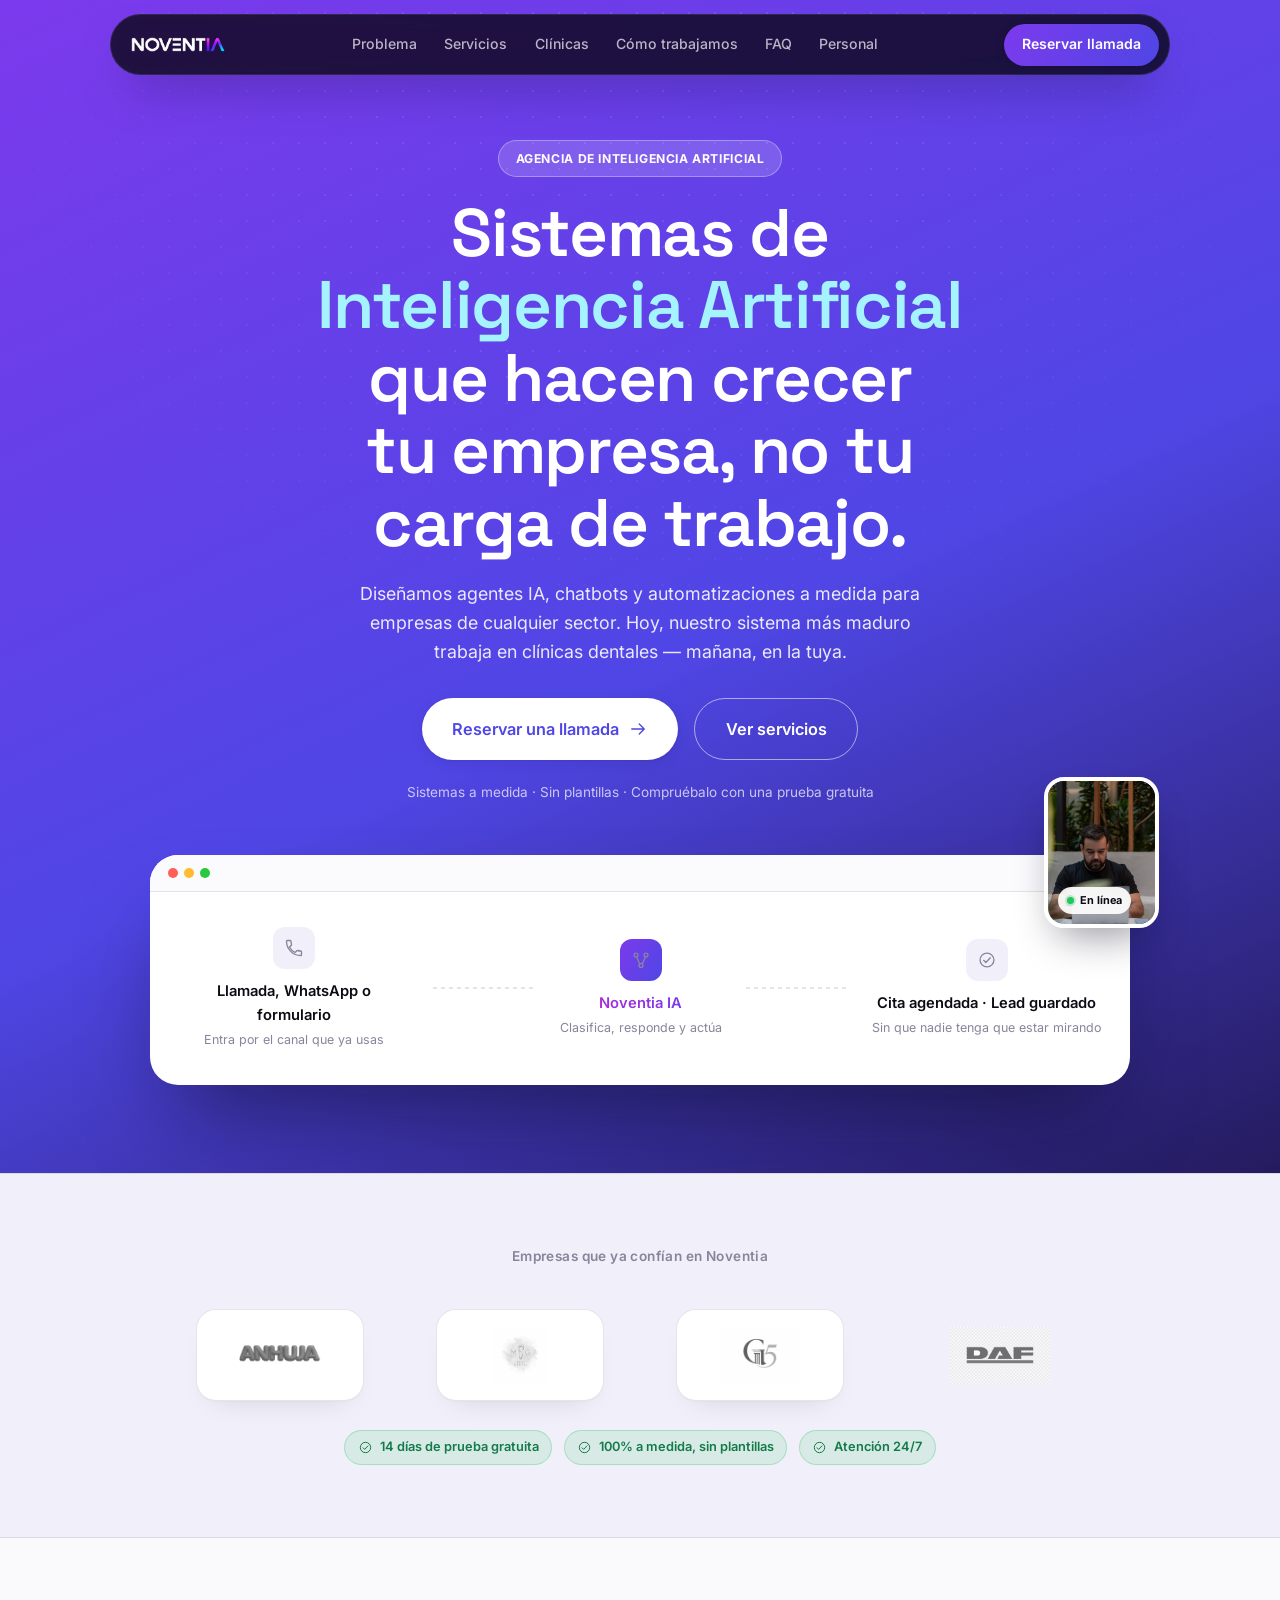
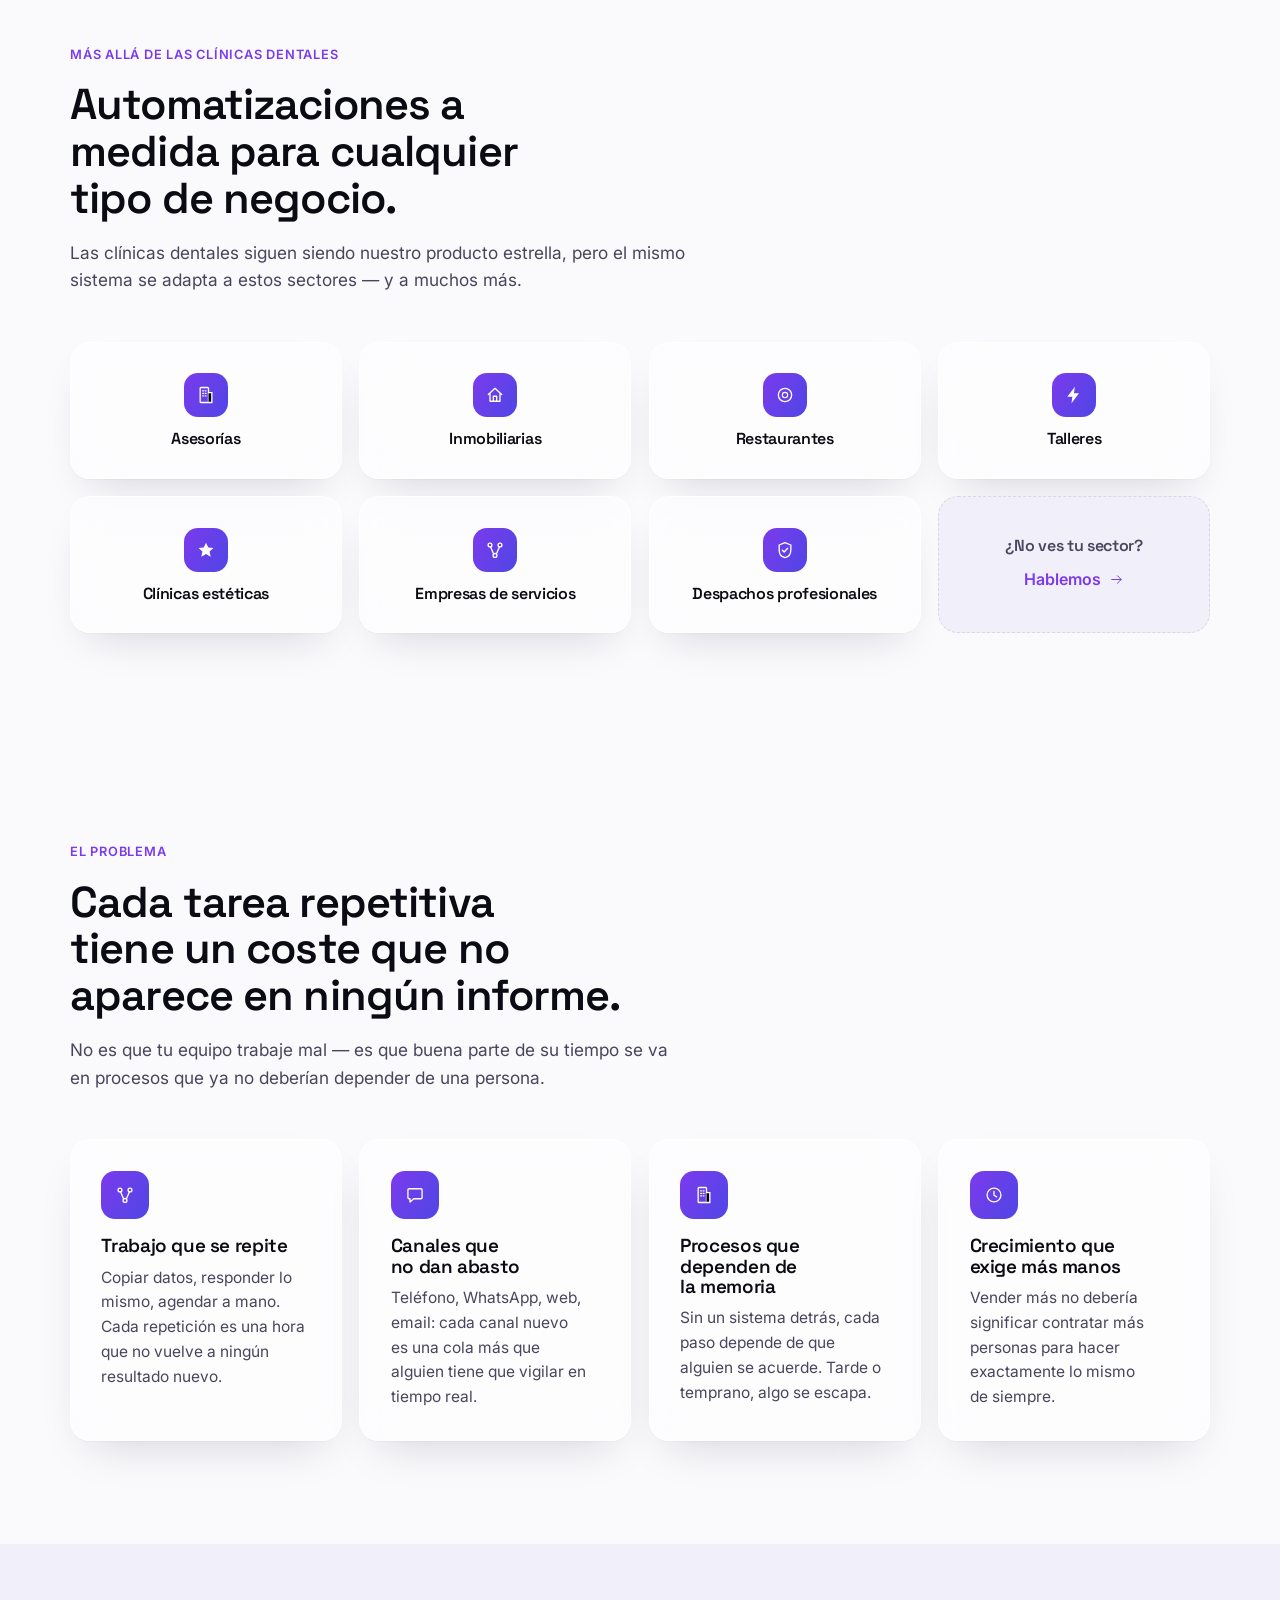
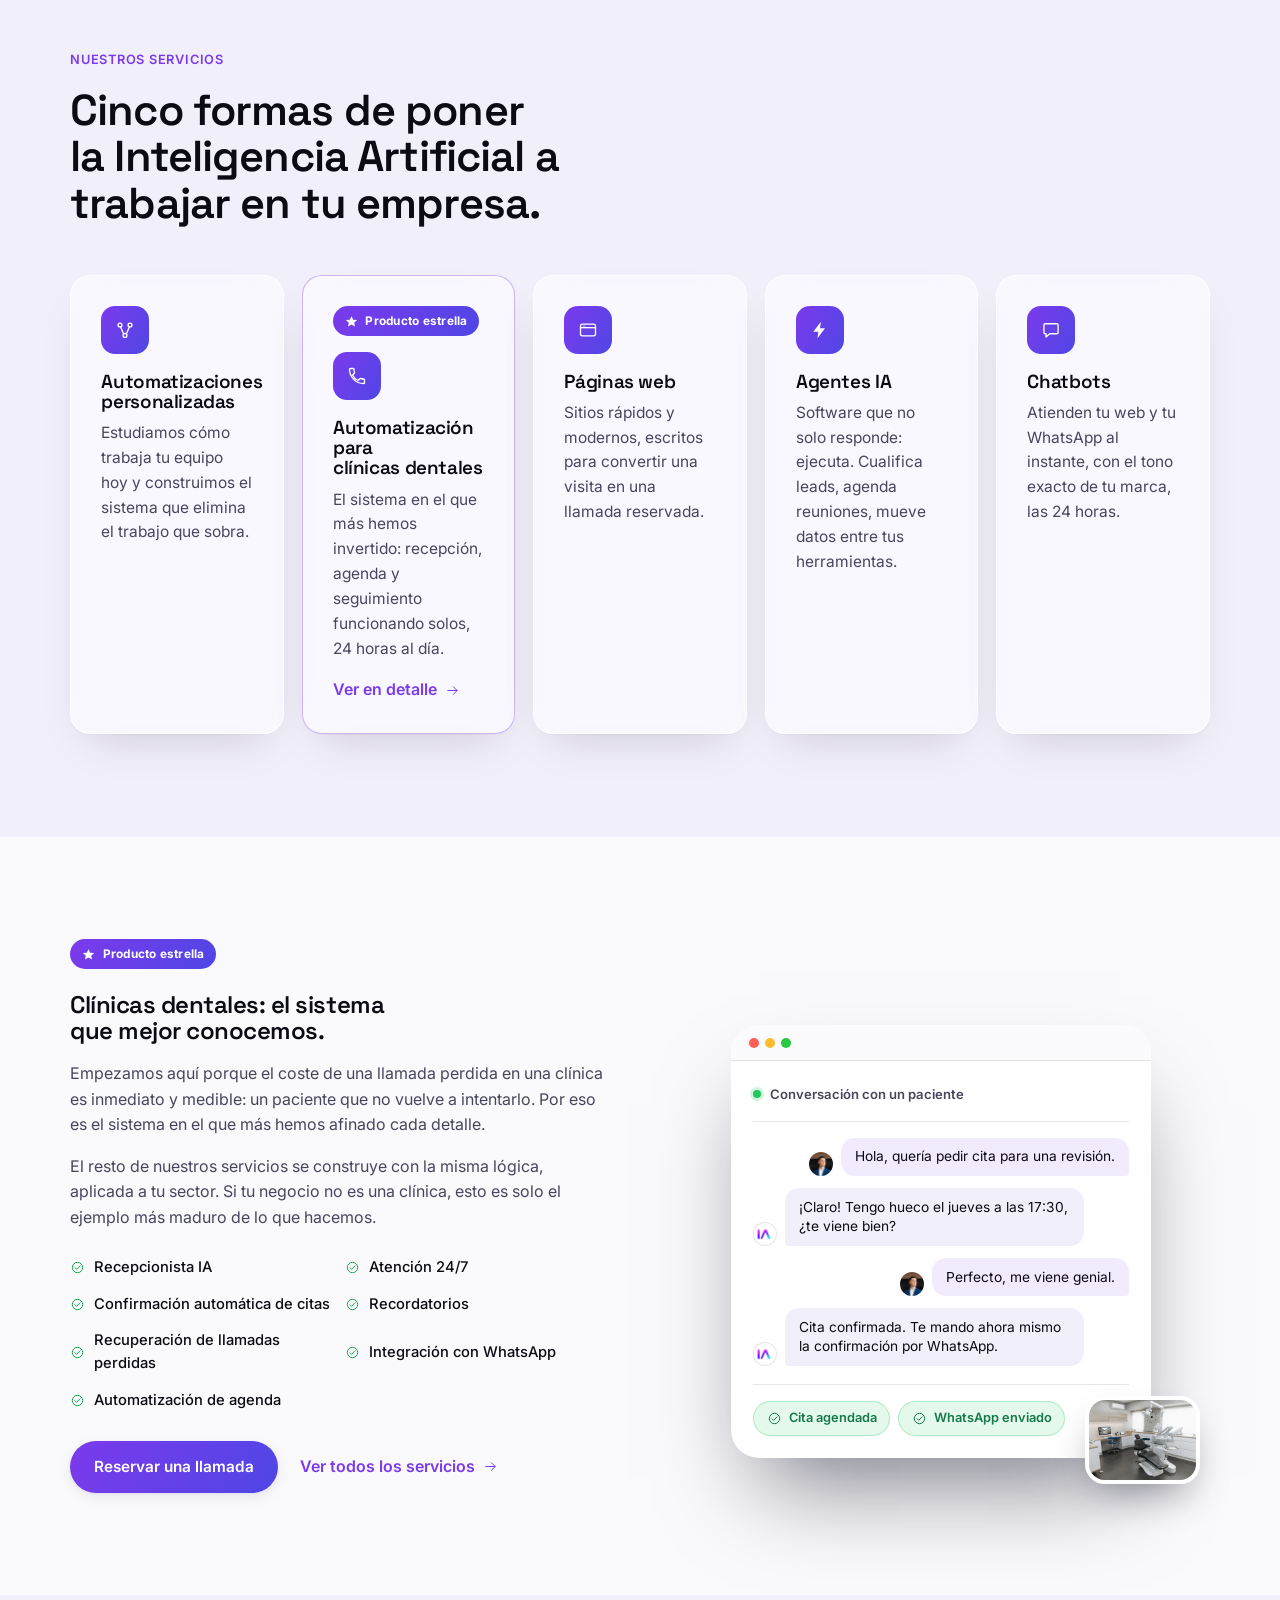
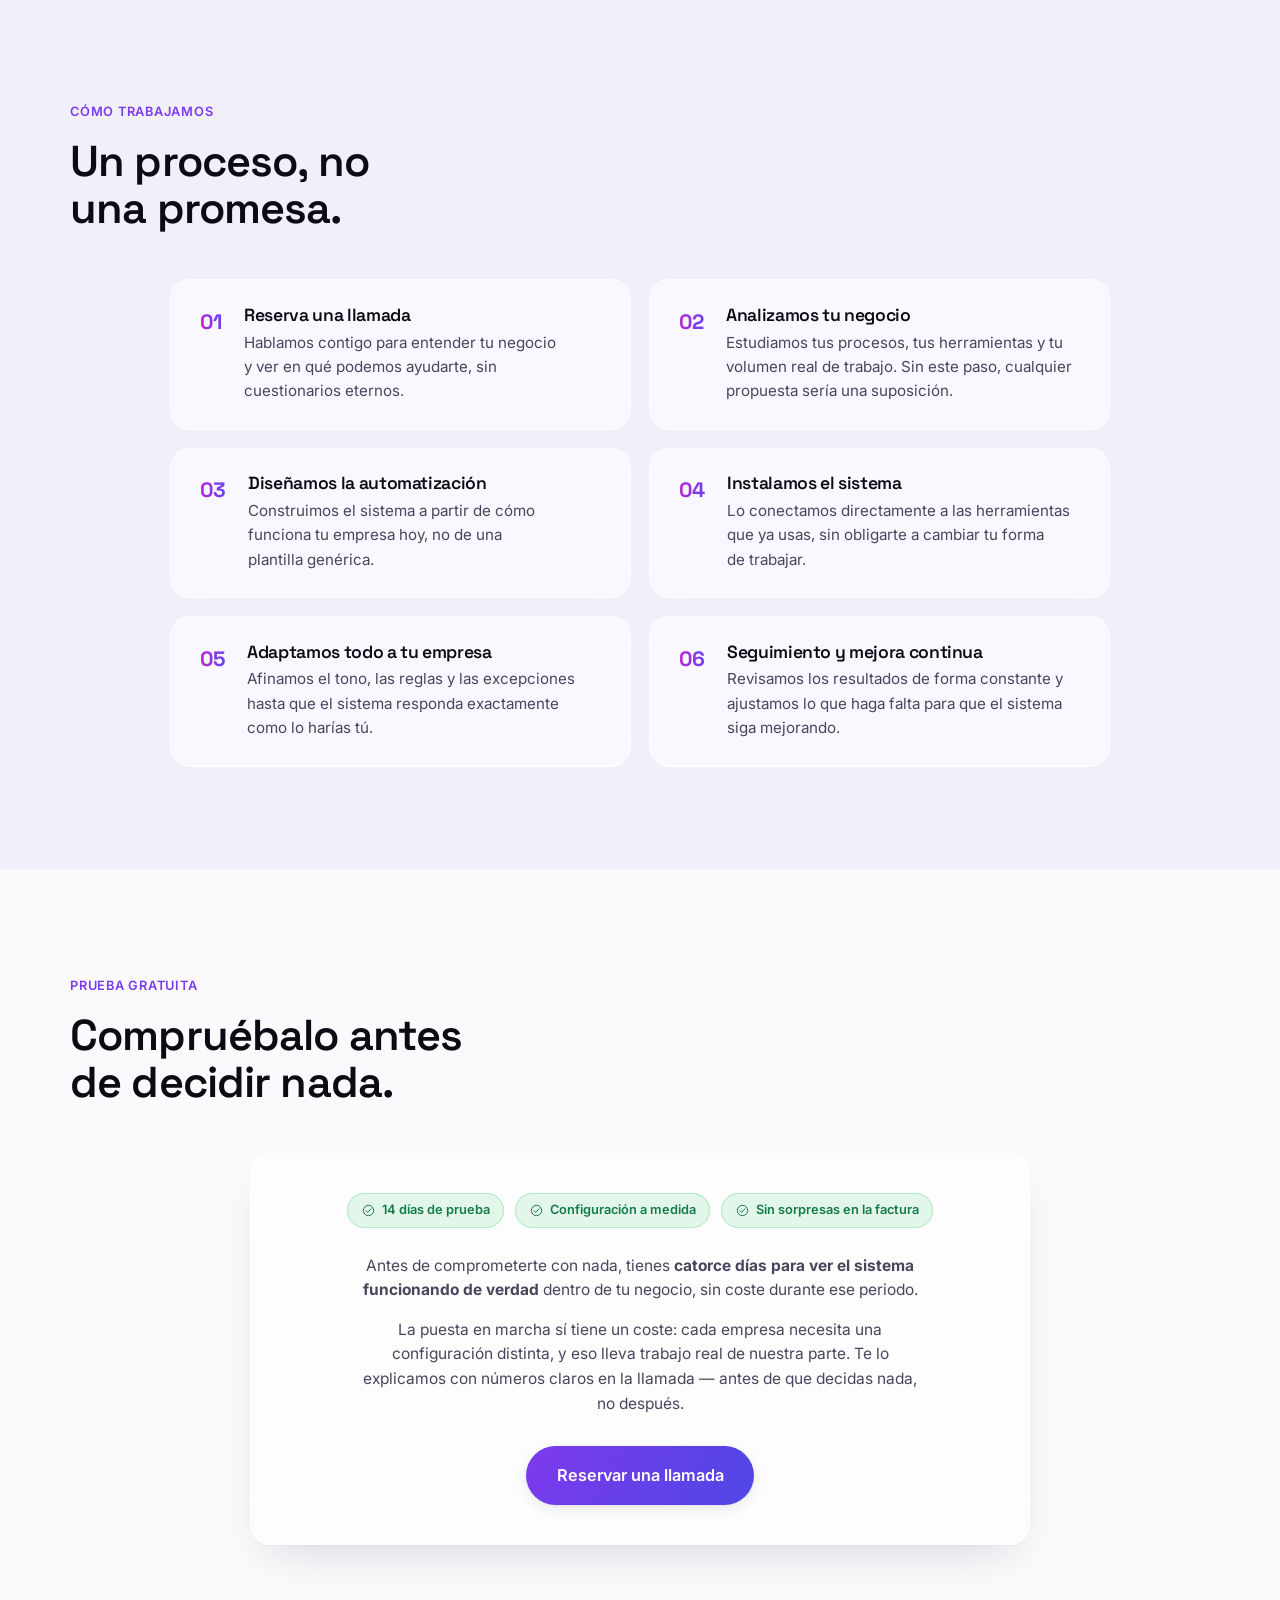
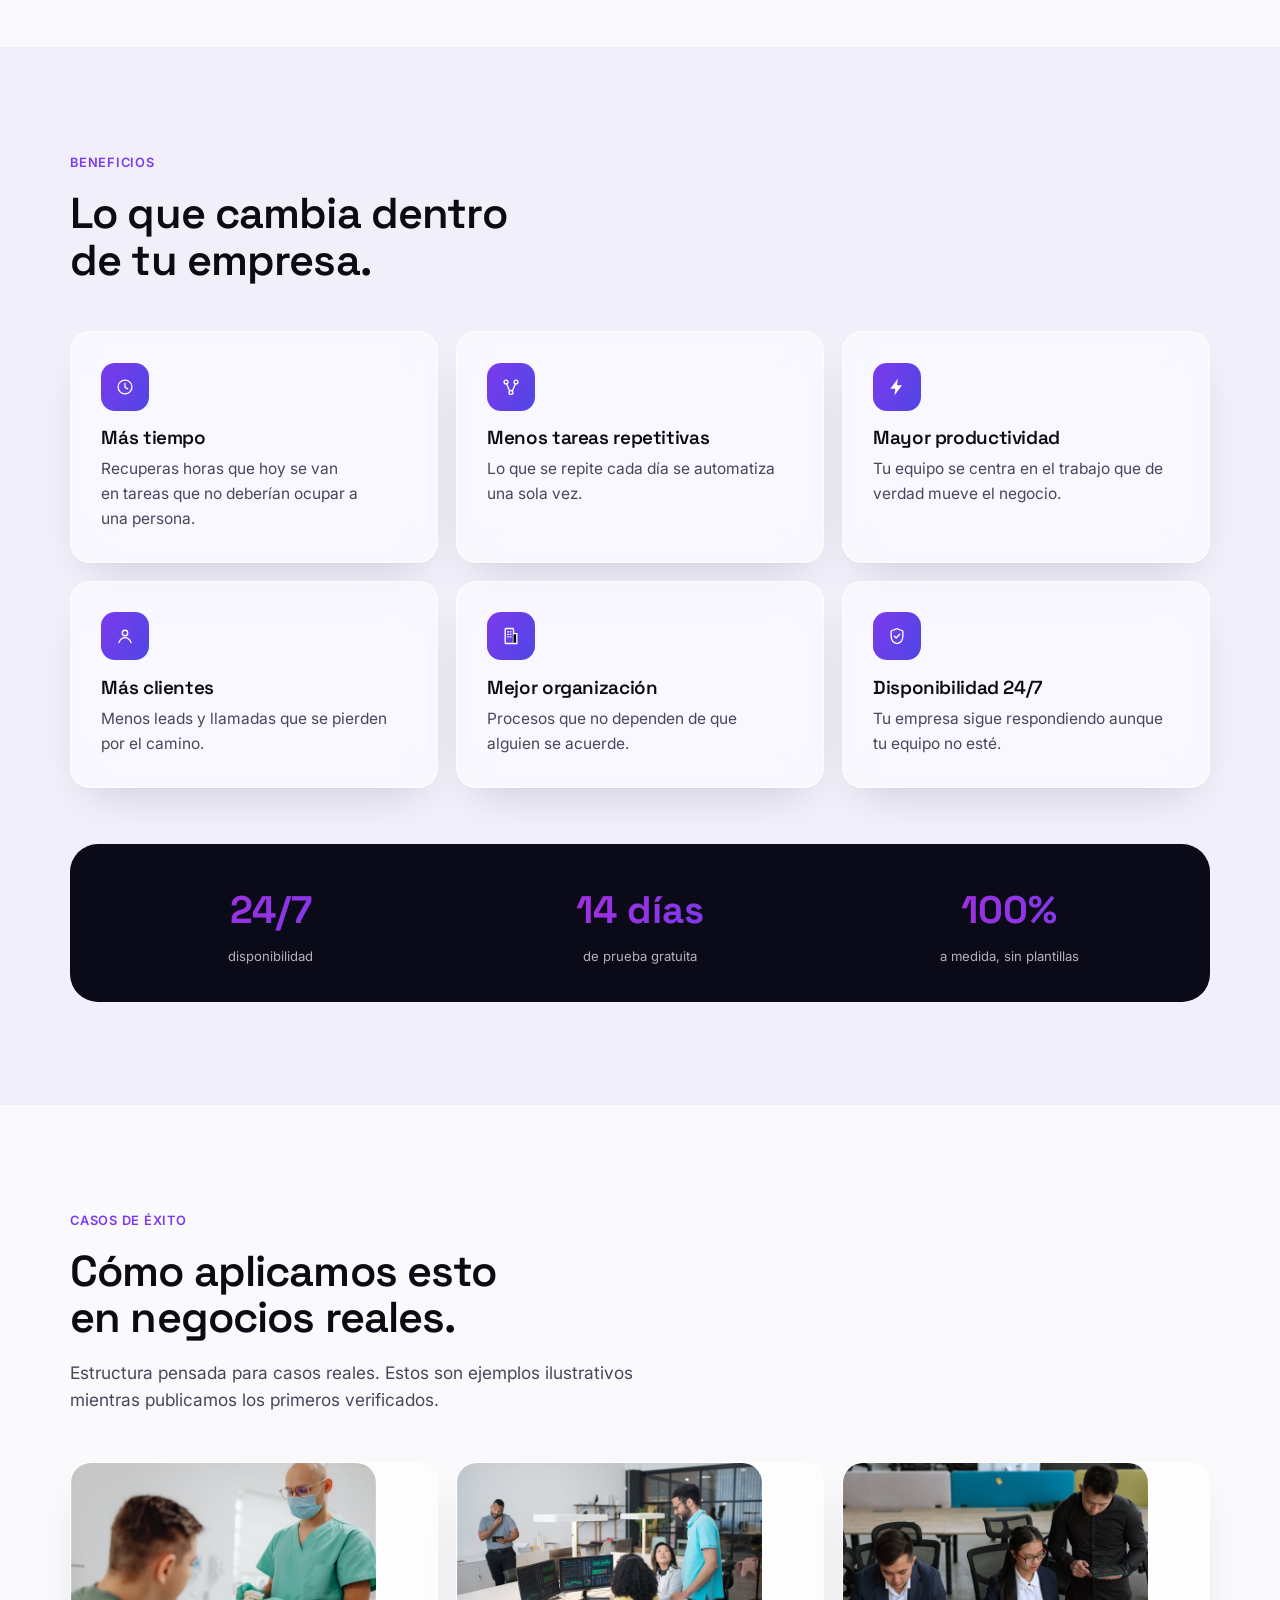
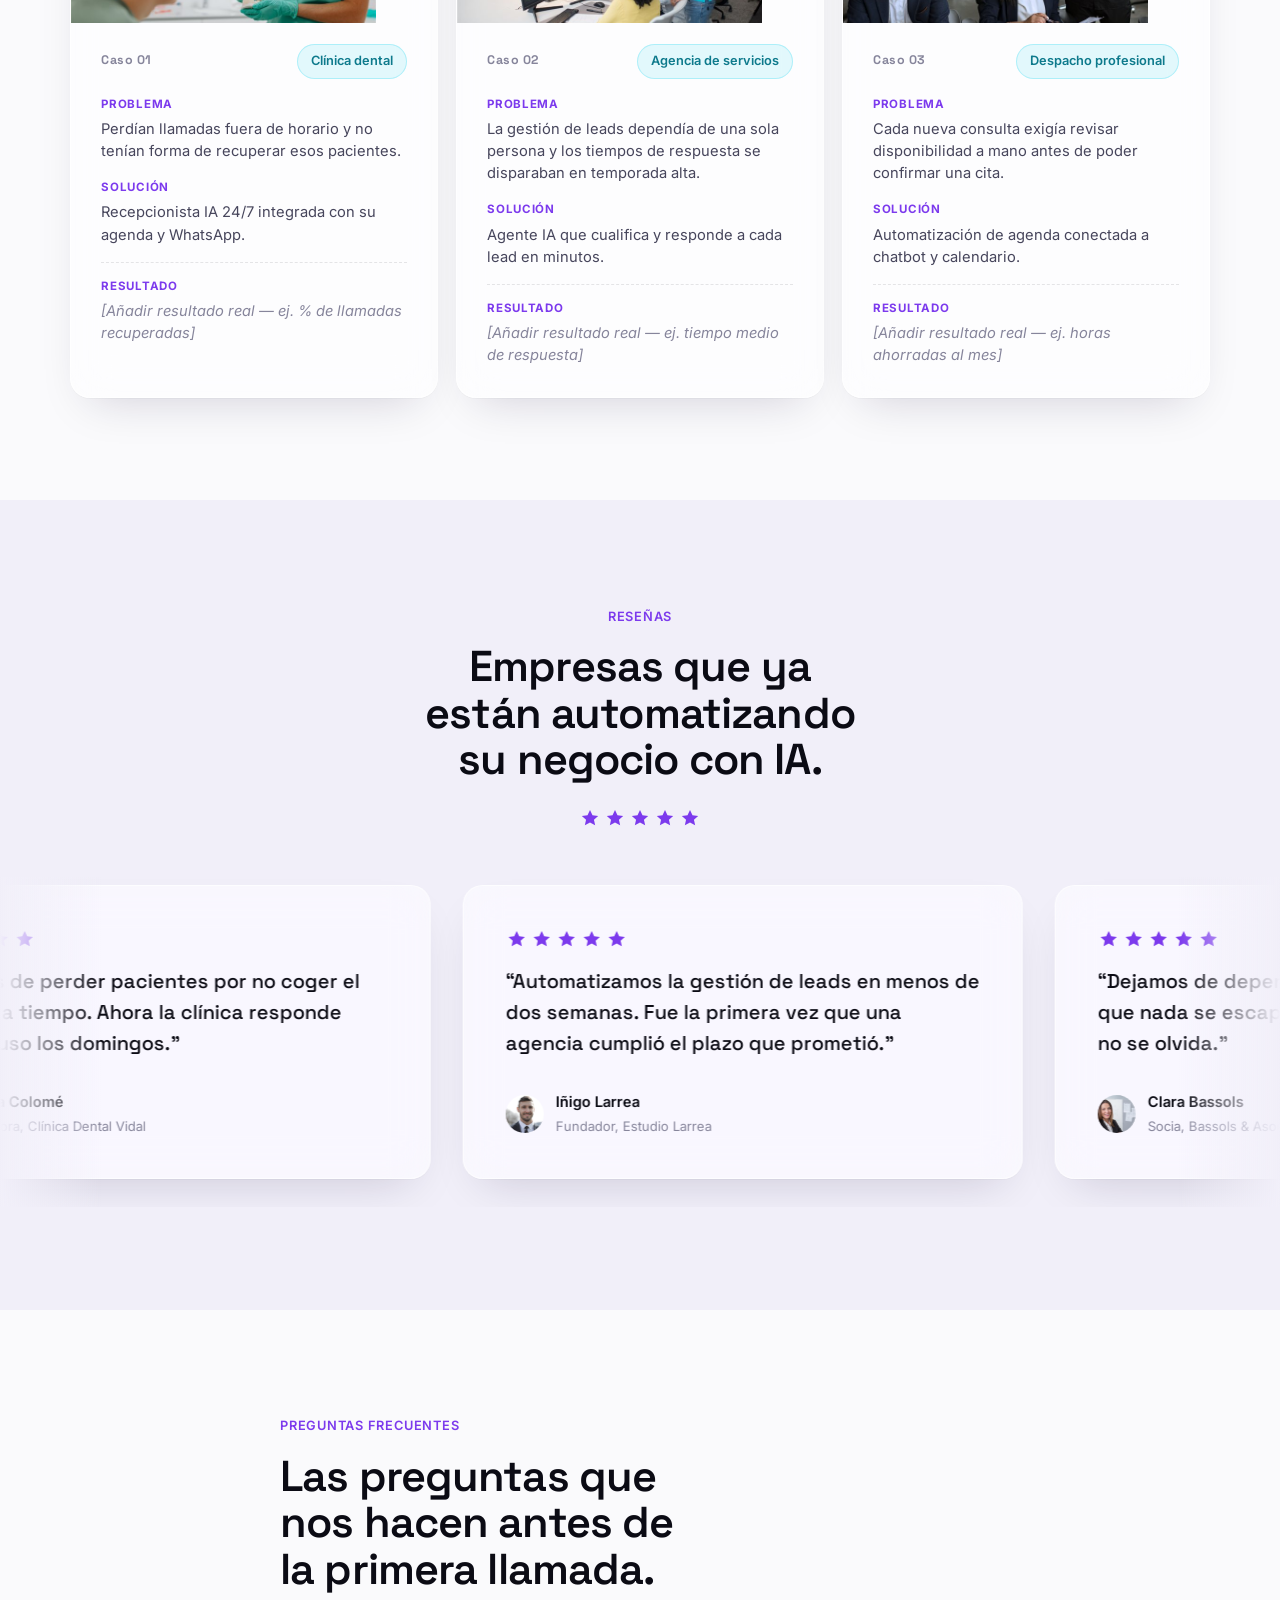
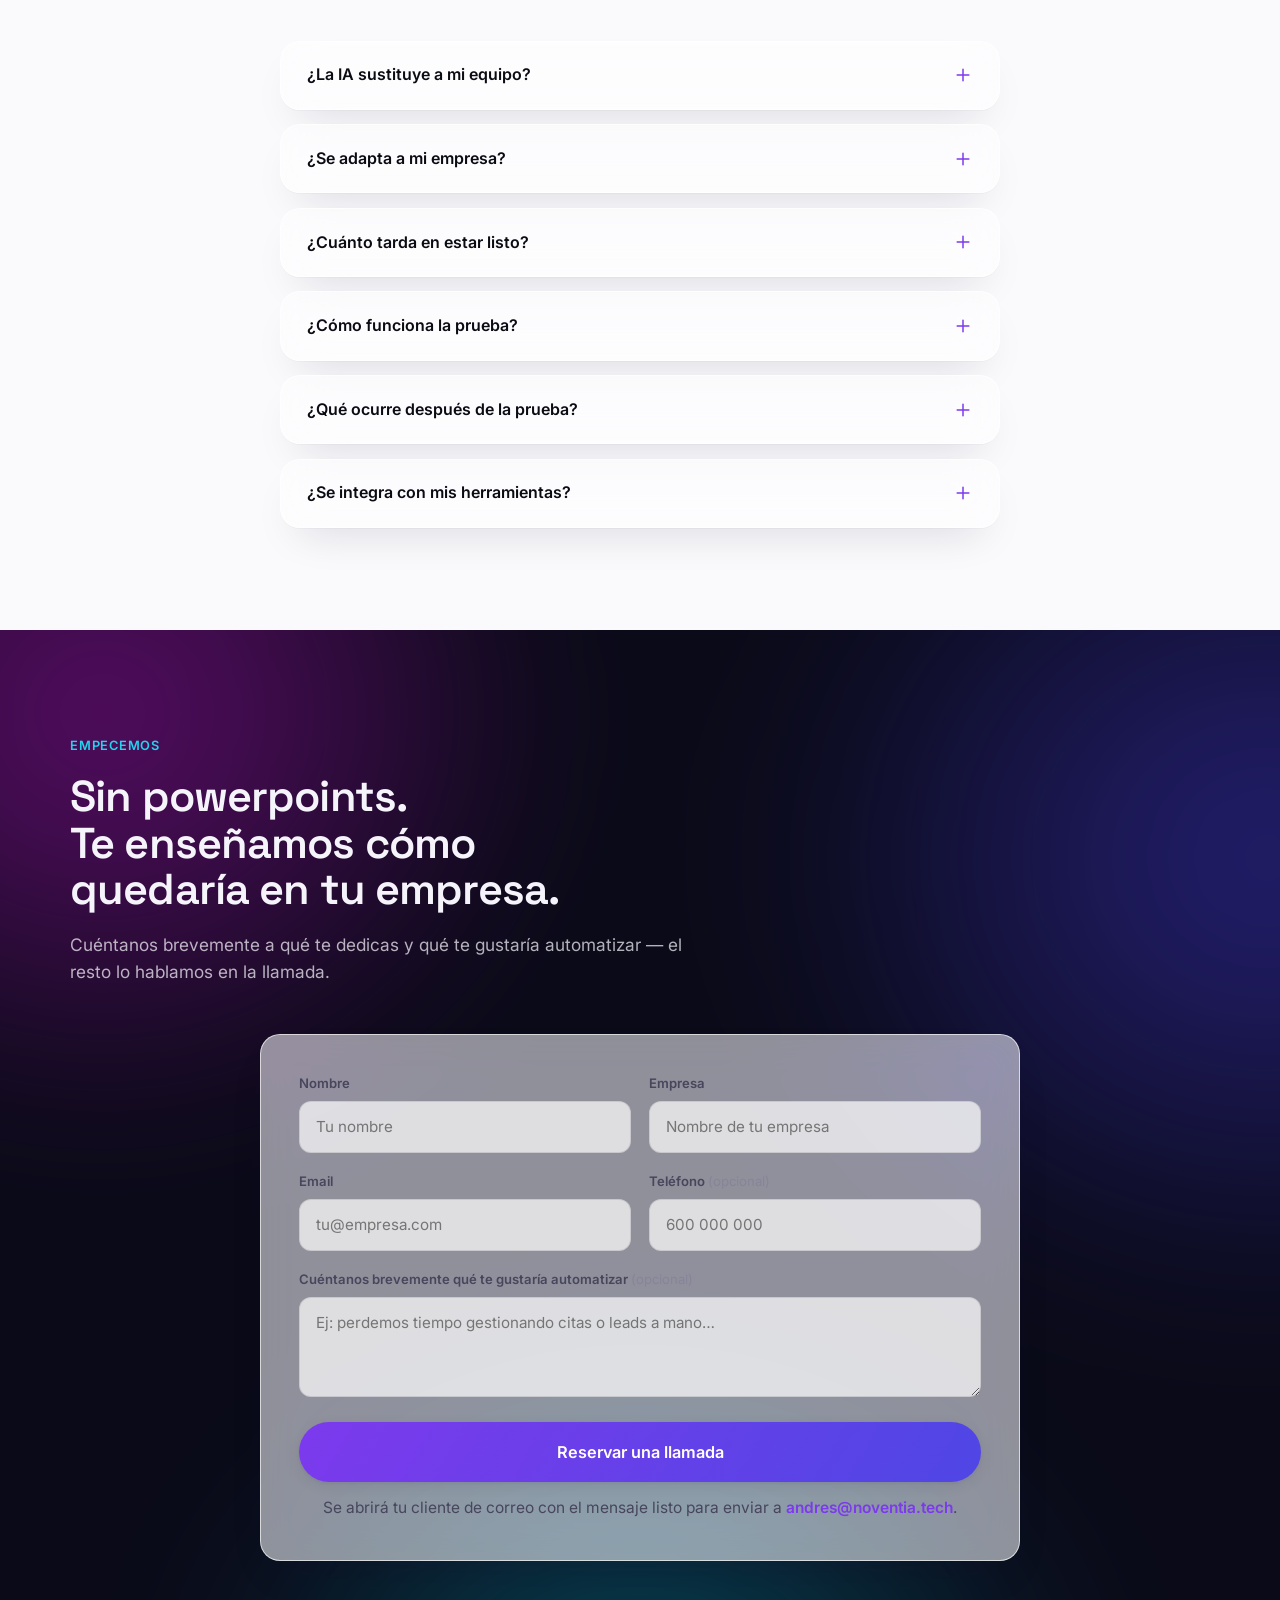
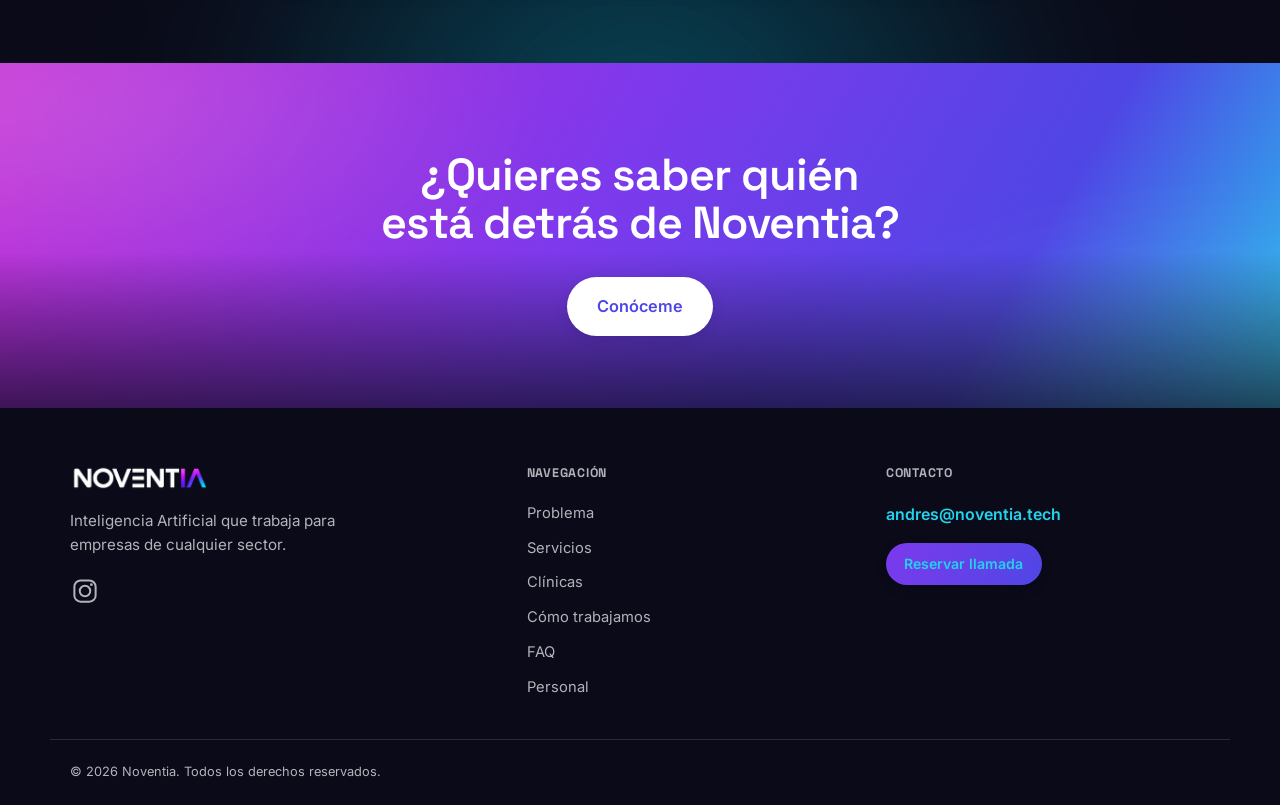
==== commit df30ce8a: "Add files via upload" ====
--- a/noventia-web/index.html
+++ b/noventia-web/index.html
@@ -39,6 +39,7 @@
     <symbol id="icon-plus" viewBox="0 0 24 24"><path d="M12 5v14M5 12h14" fill="none" stroke="currentColor" stroke-width="1.8" stroke-linecap="round"/></symbol>
     <symbol id="icon-close" viewBox="0 0 24 24"><path d="M6 6l12 12M18 6 6 18" fill="none" stroke="currentColor" stroke-width="1.8" stroke-linecap="round"/></symbol>
     <symbol id="icon-menu" viewBox="0 0 24 24"><path d="M4 7h16M4 12h16M4 17h16" fill="none" stroke="currentColor" stroke-width="1.8" stroke-linecap="round"/></symbol>
+    <symbol id="icon-instagram" viewBox="0 0 24 24"><rect x="3.5" y="3.5" width="17" height="17" rx="5" fill="none" stroke="currentColor" stroke-width="1.6"/><circle cx="12" cy="12" r="4.2" fill="none" stroke="currentColor" stroke-width="1.6"/><circle cx="17.1" cy="6.9" r="1.1" fill="currentColor" stroke="none"/></symbol>
     <symbol id="icon-building" viewBox="0 0 24 24"><rect x="5" y="3" width="10" height="18" rx="1" fill="none" stroke="currentColor" stroke-width="1.6"/><path d="M15 9.2h4v11.8h-4M8 7h1M8 10h1M8 13h1M11 7h1M11 10h1M11 13h1" stroke="currentColor" stroke-width="1.6" stroke-linecap="round"/></symbol>
     <symbol id="icon-star" viewBox="0 0 24 24"><path d="M12 3.4l2.7 5.7 6.2.6-4.6 4.2 1.3 6.1L12 16.9l-5.6 3.1 1.3-6.1-4.6-4.2 6.2-.6L12 3.4z" fill="currentColor" stroke="none"/></symbol>
     <symbol id="icon-bolt" viewBox="0 0 24 24"><path d="M13 2 4 14h6l-1 8 9-12h-6l1-8z" fill="currentColor" stroke="none"/></symbol>
@@ -687,13 +688,13 @@
             <span class="cta-form-label">Reservar una llamada</span>
             <span class="cta-form-spinner" aria-hidden="true"></span>
           </button>
-          <p class="form-note">Se abrirá tu cliente de correo con el mensaje listo para enviar a <a href="mailto:hola@noventia.ai">hola@noventia.ai</a>.</p>
+          <p class="form-note">Se abrirá tu cliente de correo con el mensaje listo para enviar a <a href="mailto:andres@noventia.tech">andres@noventia.tech</a>.</p>
         </div>
       </form>
       <div class="contact-success" data-contact-success aria-hidden="true">
         <svg class="icon icon-lg"><use href="#icon-check"></use></svg>
         <h3>Listo.</h3>
-        <p data-contact-success-msg>Hemos preparado tu mensaje. Si tu cliente de correo no se abrió, escríbenos directamente a hola@noventia.ai.</p>
+        <p data-contact-success-msg>Hemos preparado tu mensaje. Si tu cliente de correo no se abrió, escríbenos directamente a andres@noventia.tech.</p>
       </div>
     </div>
   </div>
@@ -716,6 +717,9 @@
     <div class="footer-brand">
       <img src="assets/img/logo-wordmark-transparent.png" alt="Noventia" width="120" height="23">
       <p>Inteligencia Artificial que trabaja para empresas de cualquier sector.</p>
+      <a class="footer-social" href="https://instagram.com/noventia.tech" target="_blank" rel="noopener" aria-label="Instagram de Noventia">
+        <svg class="icon"><use href="#icon-instagram"></use></svg>
+      </a>
     </div>
     <div class="footer-col">
       <p class="footer-col-title">Navegación</p>
@@ -731,7 +735,7 @@
     <div class="footer-col">
       <p class="footer-col-title">Contacto</p>
       <div class="footer-contact">
-        <a href="mailto:hola@noventia.ai">hola@noventia.ai</a>
+        <a href="mailto:andres@noventia.tech">andres@noventia.tech</a>
         <a class="btn btn-primary btn-sm footer-cta" href="#contacto">Reservar llamada</a>
       </div>
     </div>
--- a/noventia-web/styles.css
+++ b/noventia-web/styles.css
@@ -727,6 +727,12 @@
 .footer-contact { display: flex; flex-direction: column; align-items: flex-start; gap: 1rem; }
 .footer-contact a { color: var(--accent-2); font-weight: 600; }
 .footer-cta { color: #fff; }
+.footer-social {
+  display: inline-flex; margin-top: 1.2rem; color: var(--on-dark-soft);
+  transition: color .3s, transform .3s var(--ease-soft);
+}
+.footer-social svg { width: 30px; height: 30px; }
+.footer-social:hover { color: var(--on-dark); transform: translateY(-2px); }
 .footer-bottom { padding-block: 1.4rem; }
 .footer-bottom p { font-size: .8rem; color: var(--on-dark-soft); }
 
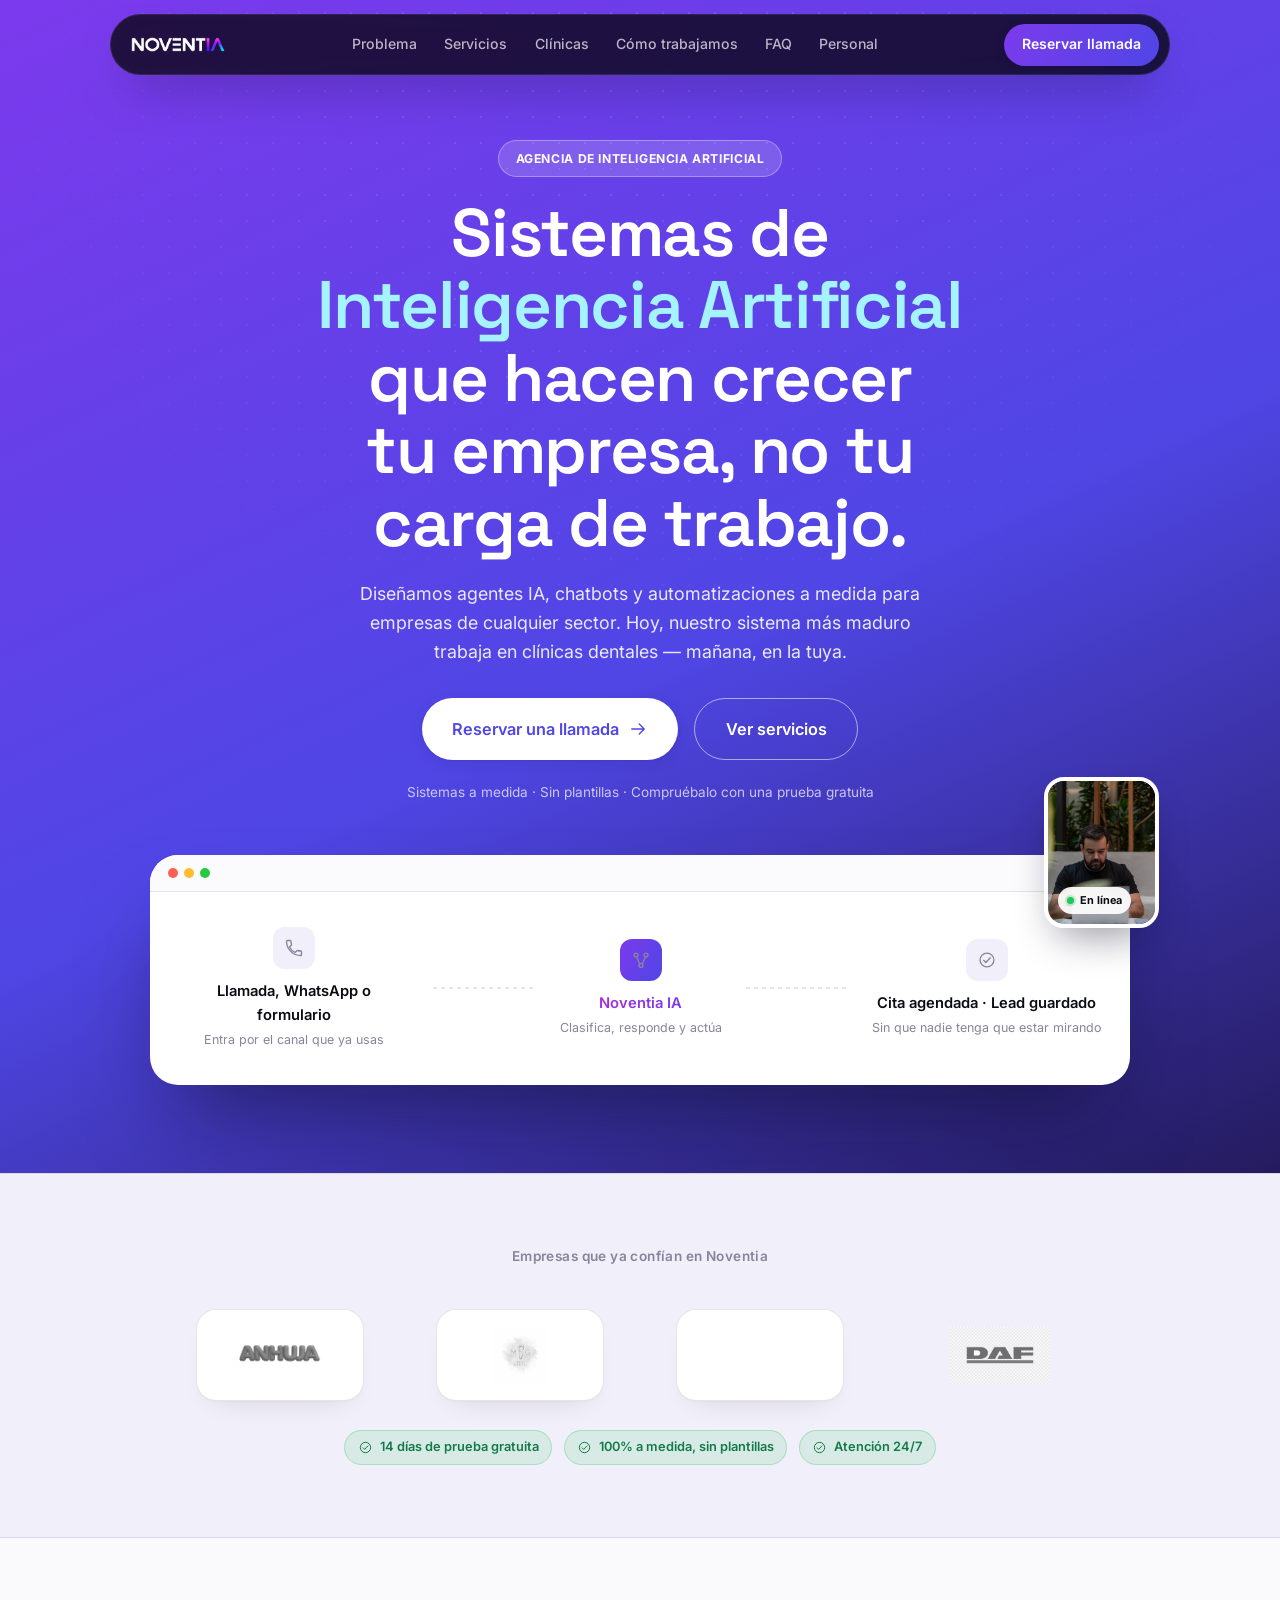
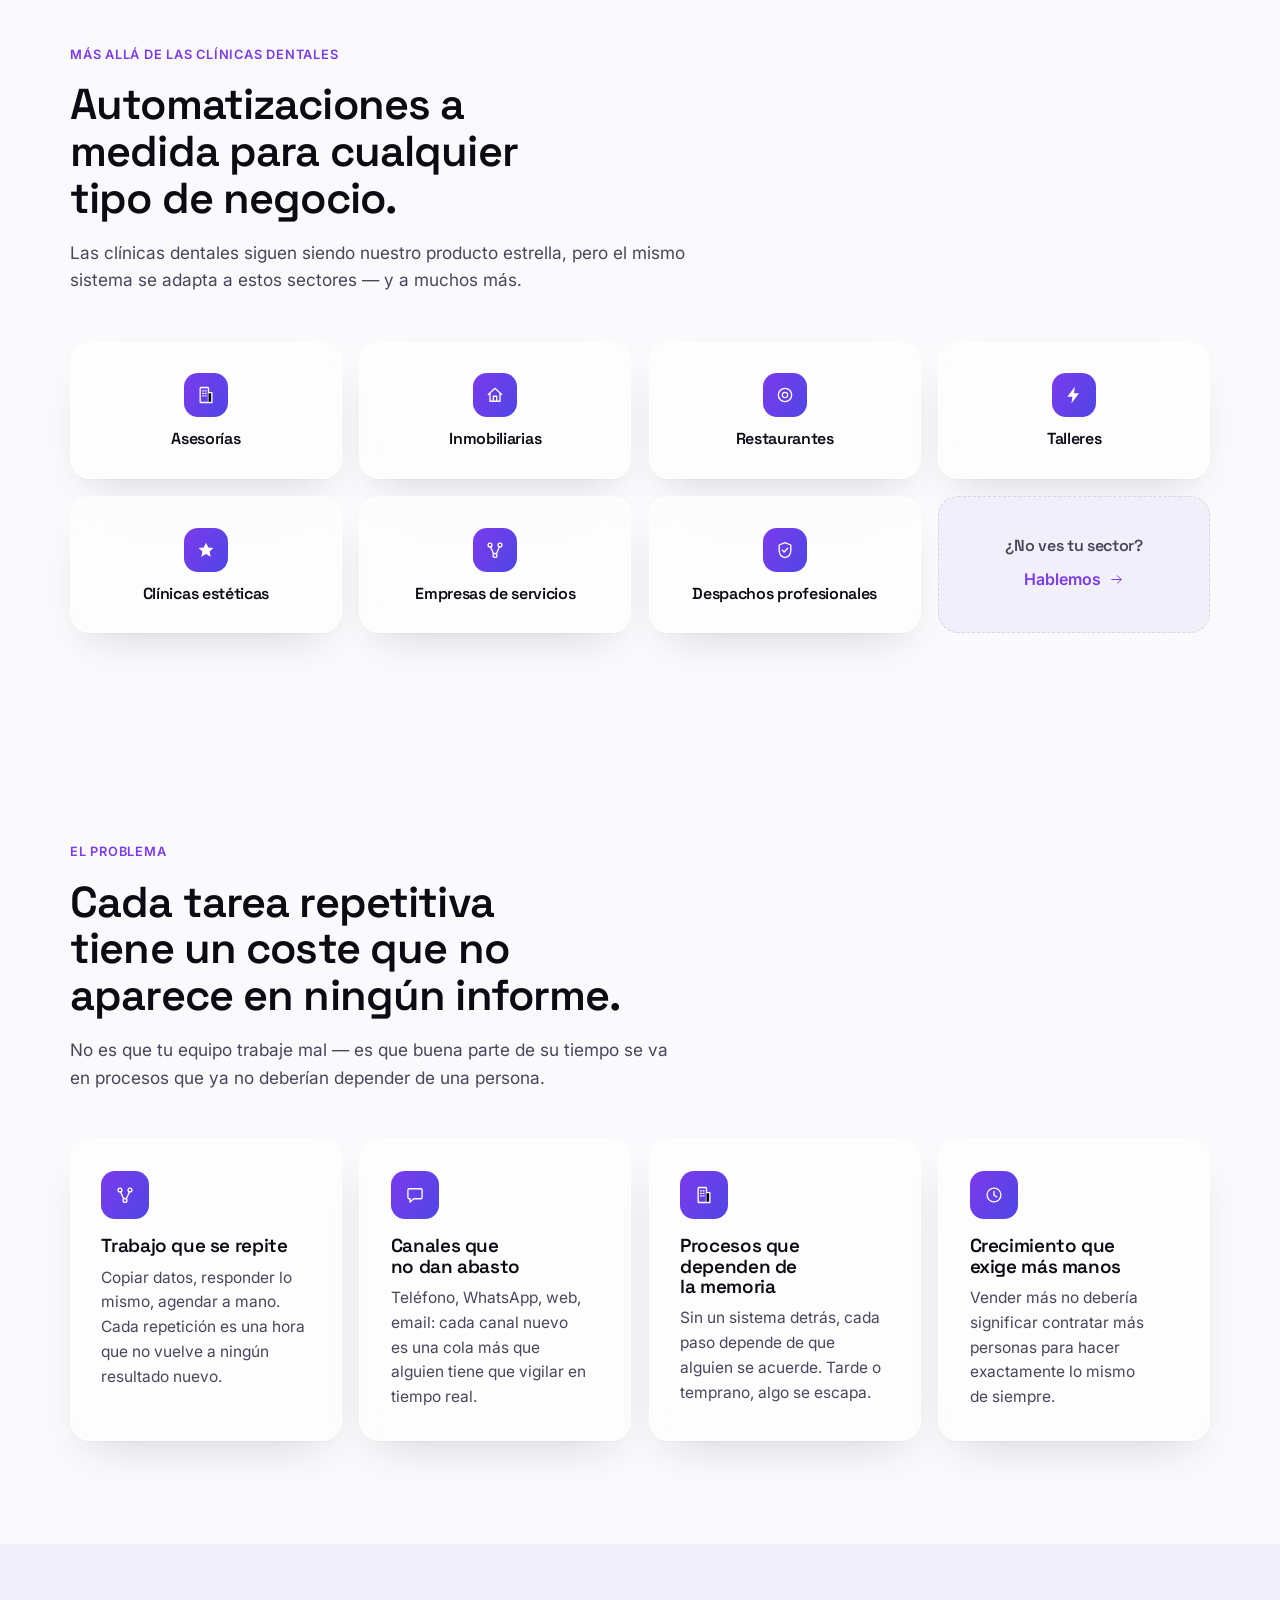
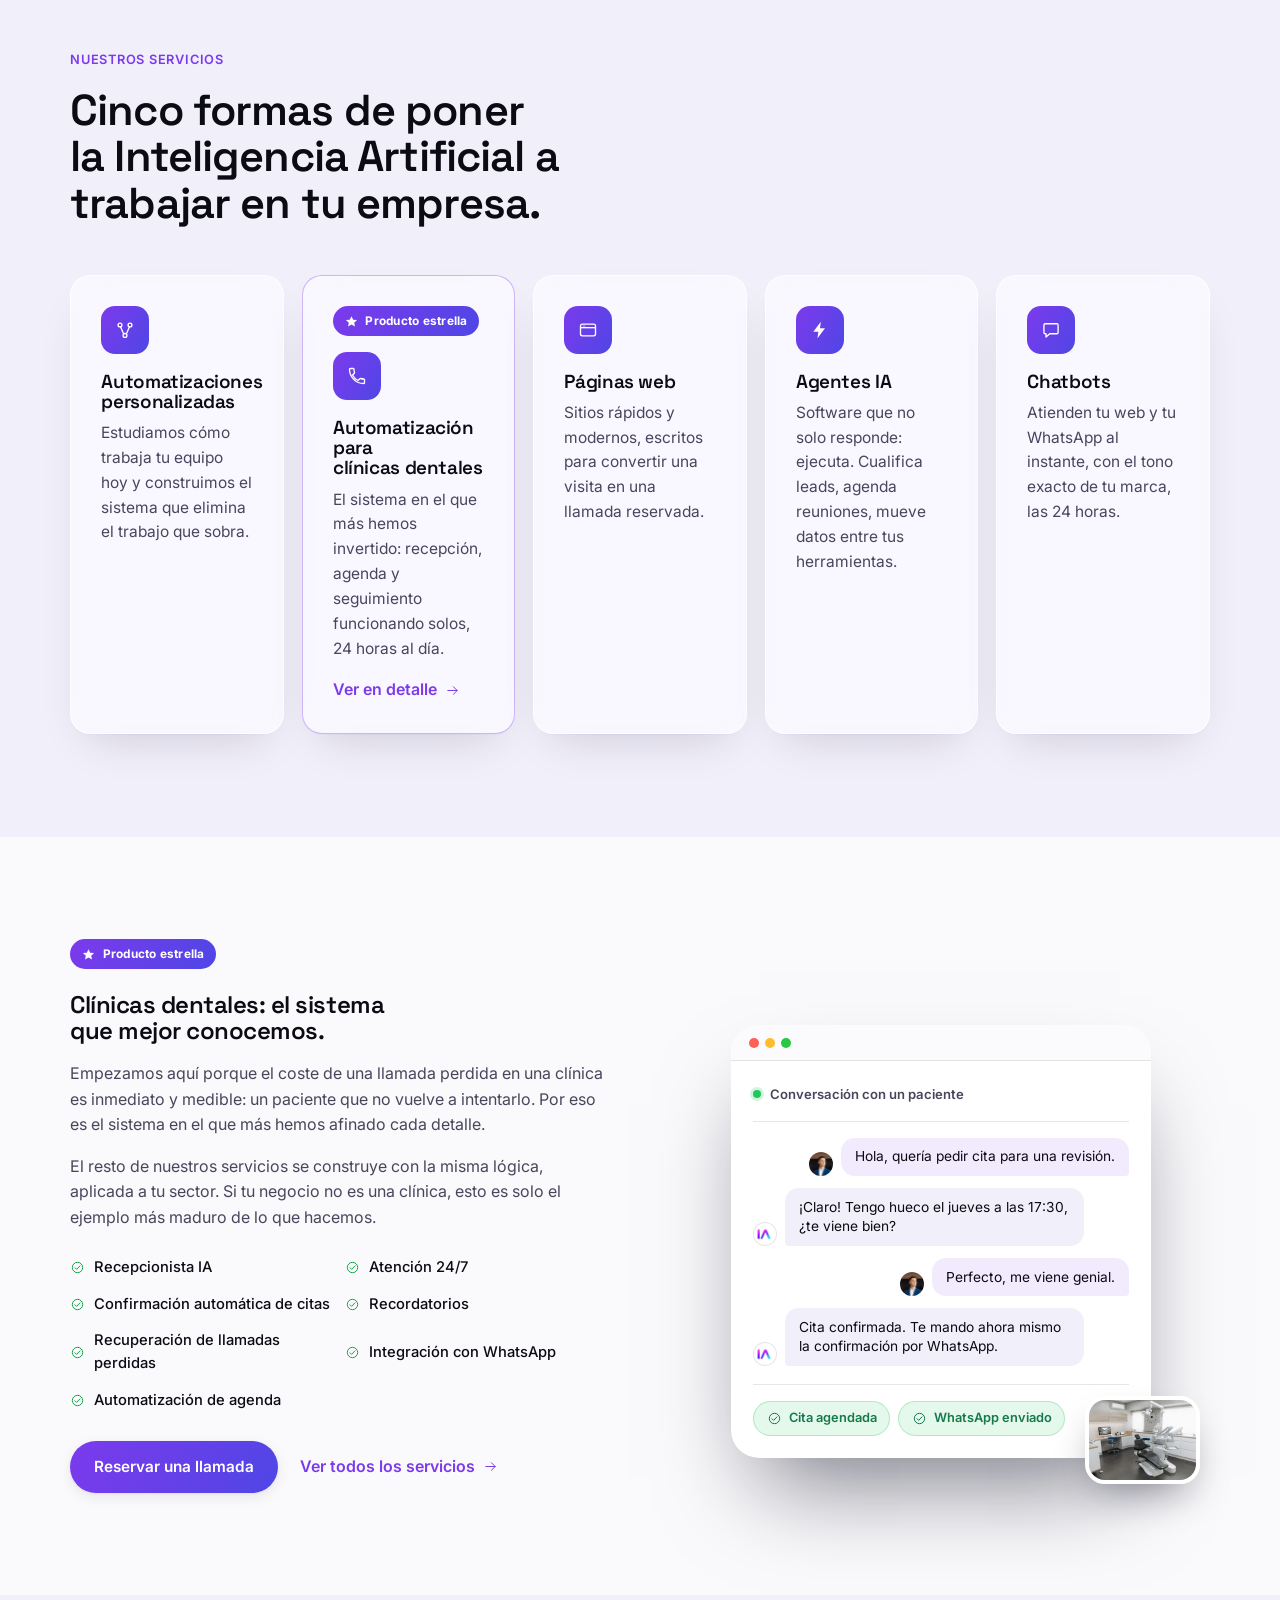
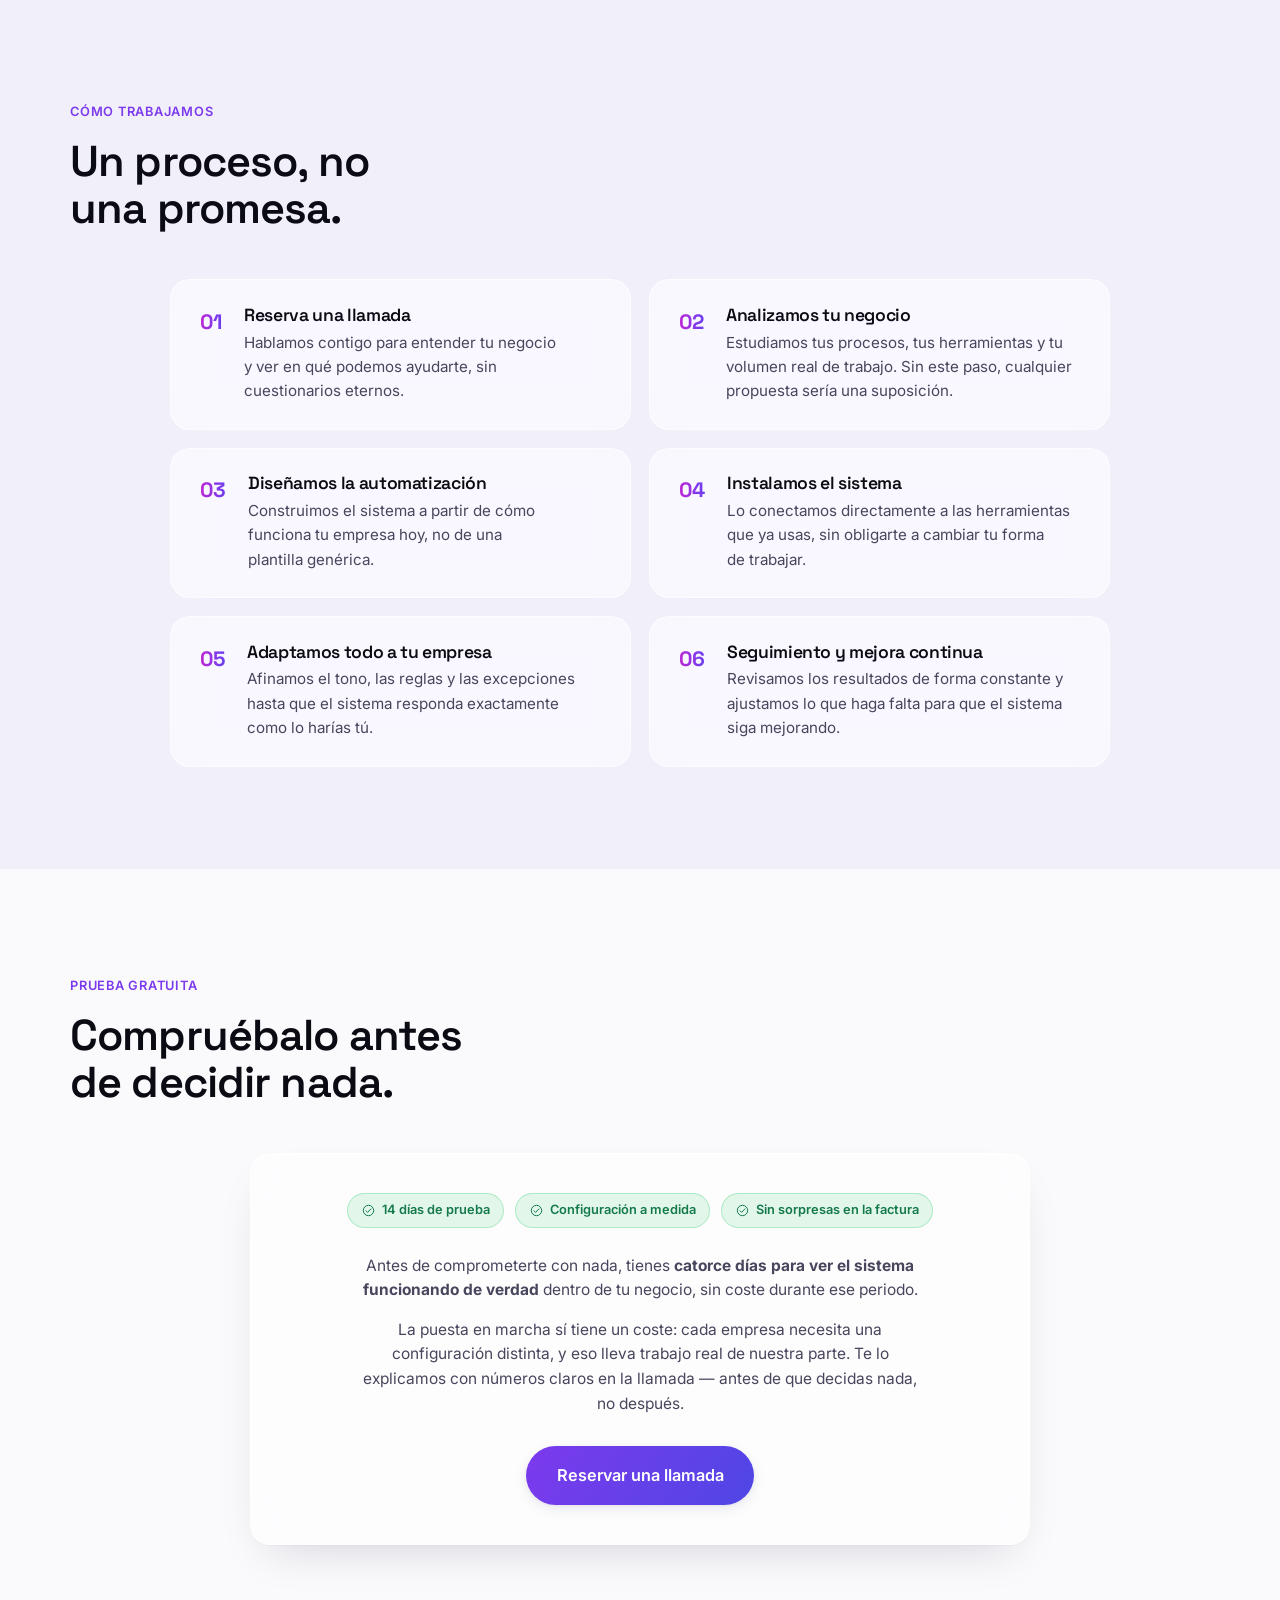
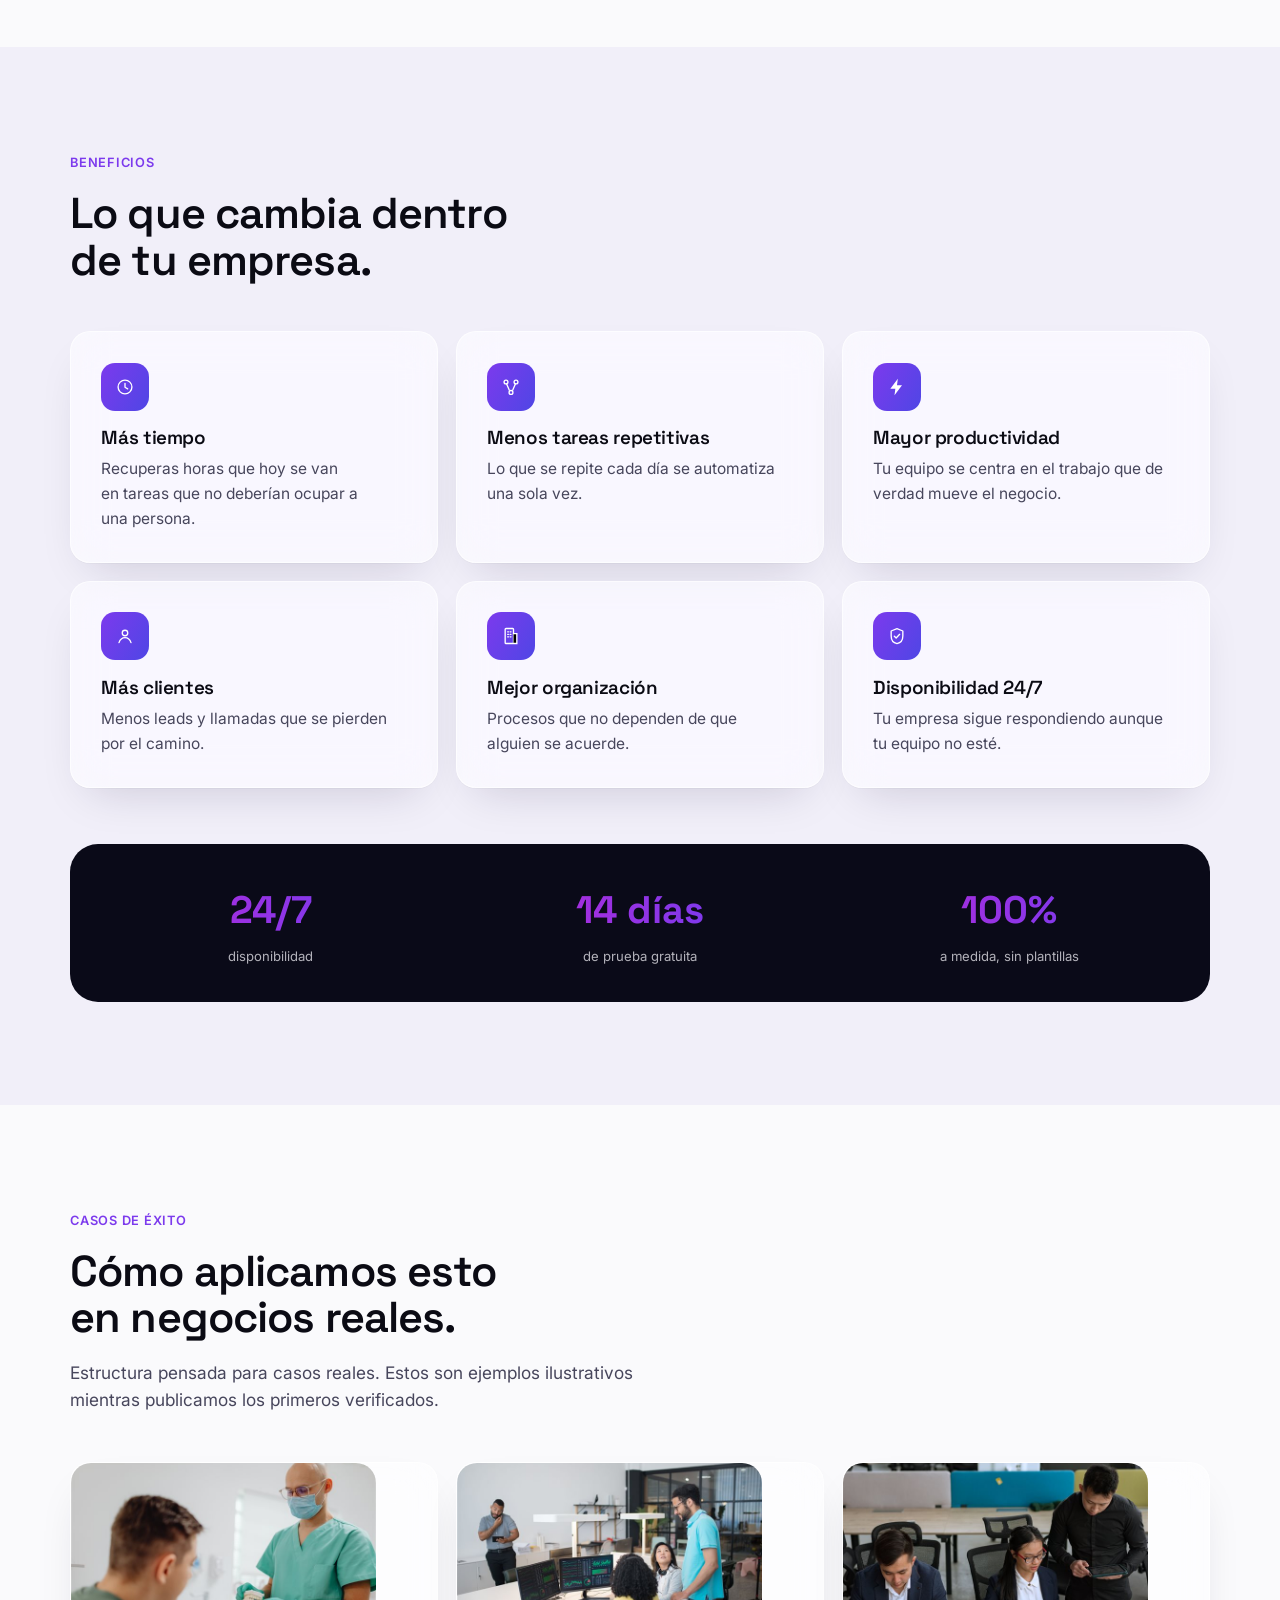
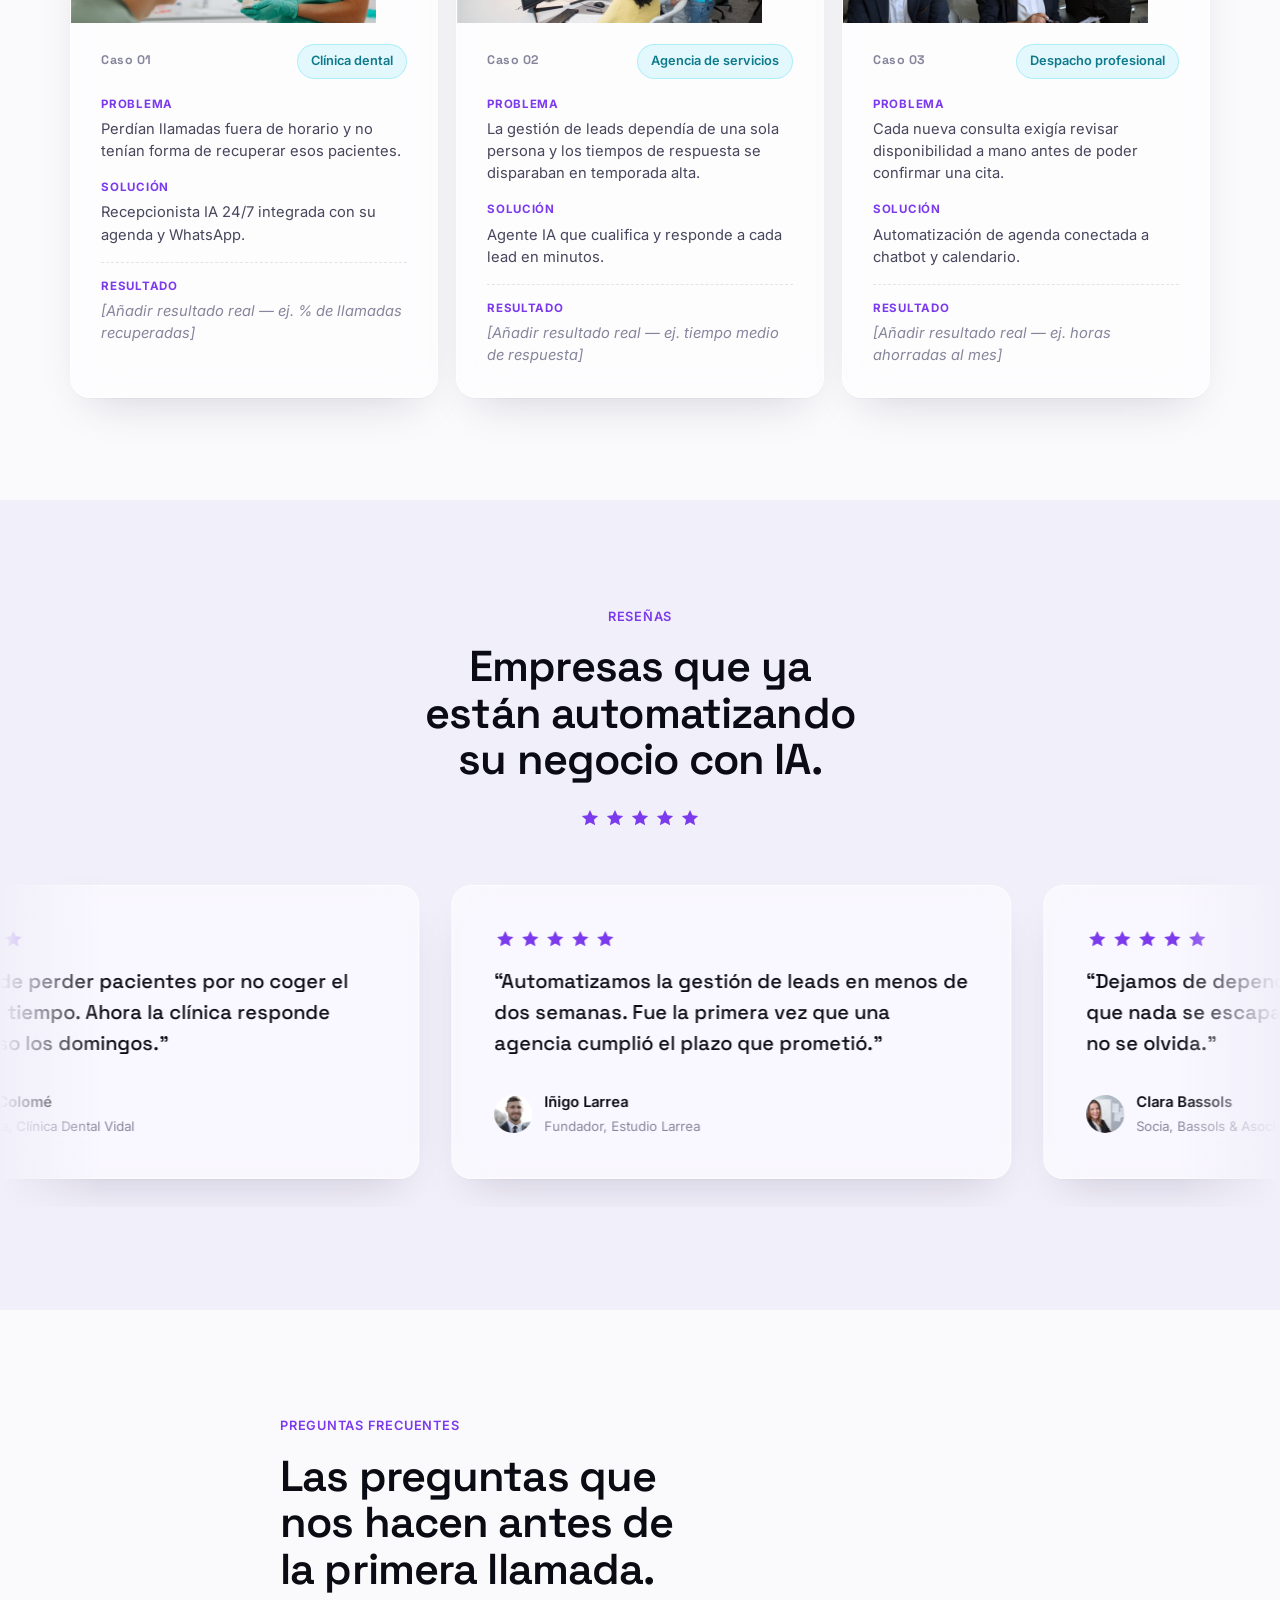
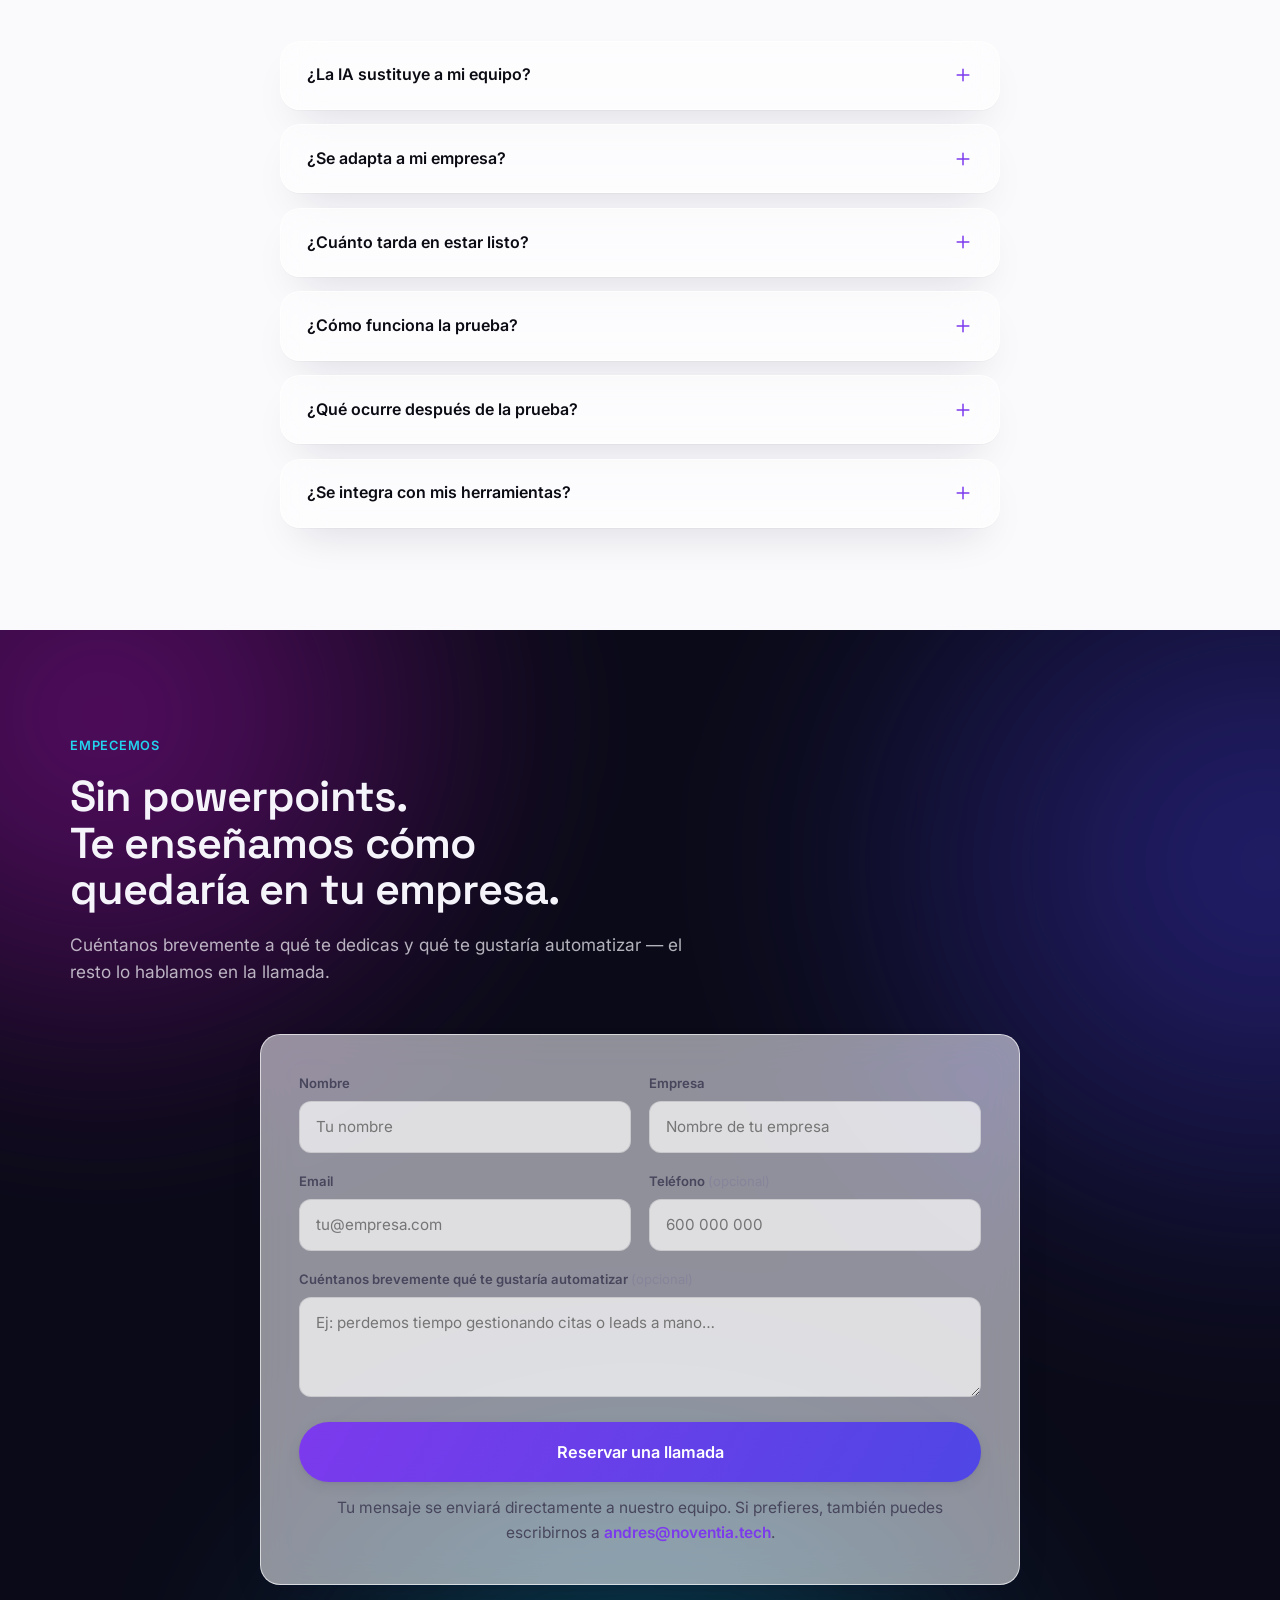
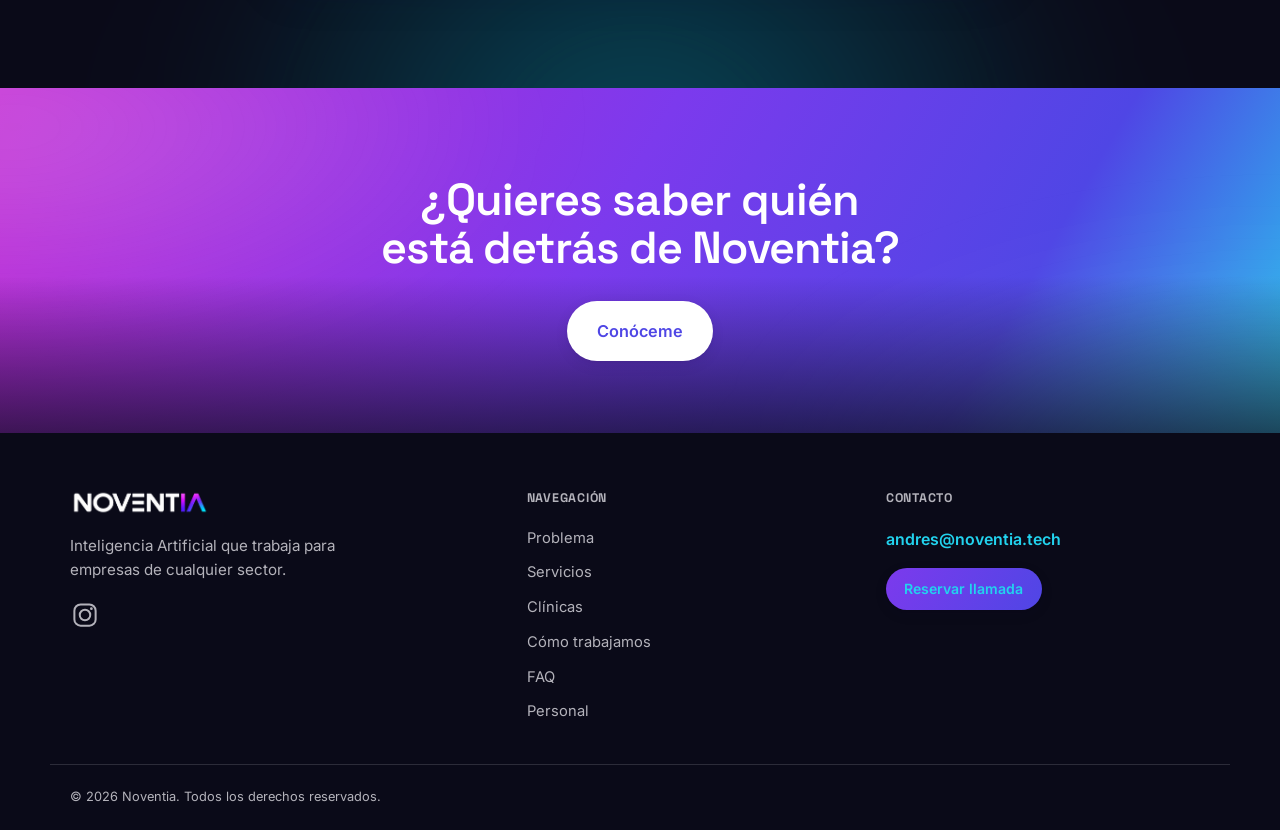
==== commit 6fac7f83: "Add files via upload" ====
--- a/noventia-web/index.html
+++ b/noventia-web/index.html
@@ -688,13 +688,13 @@
             <span class="cta-form-label">Reservar una llamada</span>
             <span class="cta-form-spinner" aria-hidden="true"></span>
           </button>
-          <p class="form-note">Se abrirá tu cliente de correo con el mensaje listo para enviar a <a href="mailto:andres@noventia.tech">andres@noventia.tech</a>.</p>
+          <p class="form-note">Tu mensaje se enviará directamente a nuestro equipo. Si prefieres, también puedes escribirnos a <a href="mailto:andres@noventia.tech">andres@noventia.tech</a>.</p>
         </div>
       </form>
       <div class="contact-success" data-contact-success aria-hidden="true">
         <svg class="icon icon-lg"><use href="#icon-check"></use></svg>
         <h3>Listo.</h3>
-        <p data-contact-success-msg>Hemos preparado tu mensaje. Si tu cliente de correo no se abrió, escríbenos directamente a andres@noventia.tech.</p>
+        <p data-contact-success-msg>Hemos recibido tu mensaje. Te responderemos en breve a tu email.</p>
       </div>
     </div>
   </div>
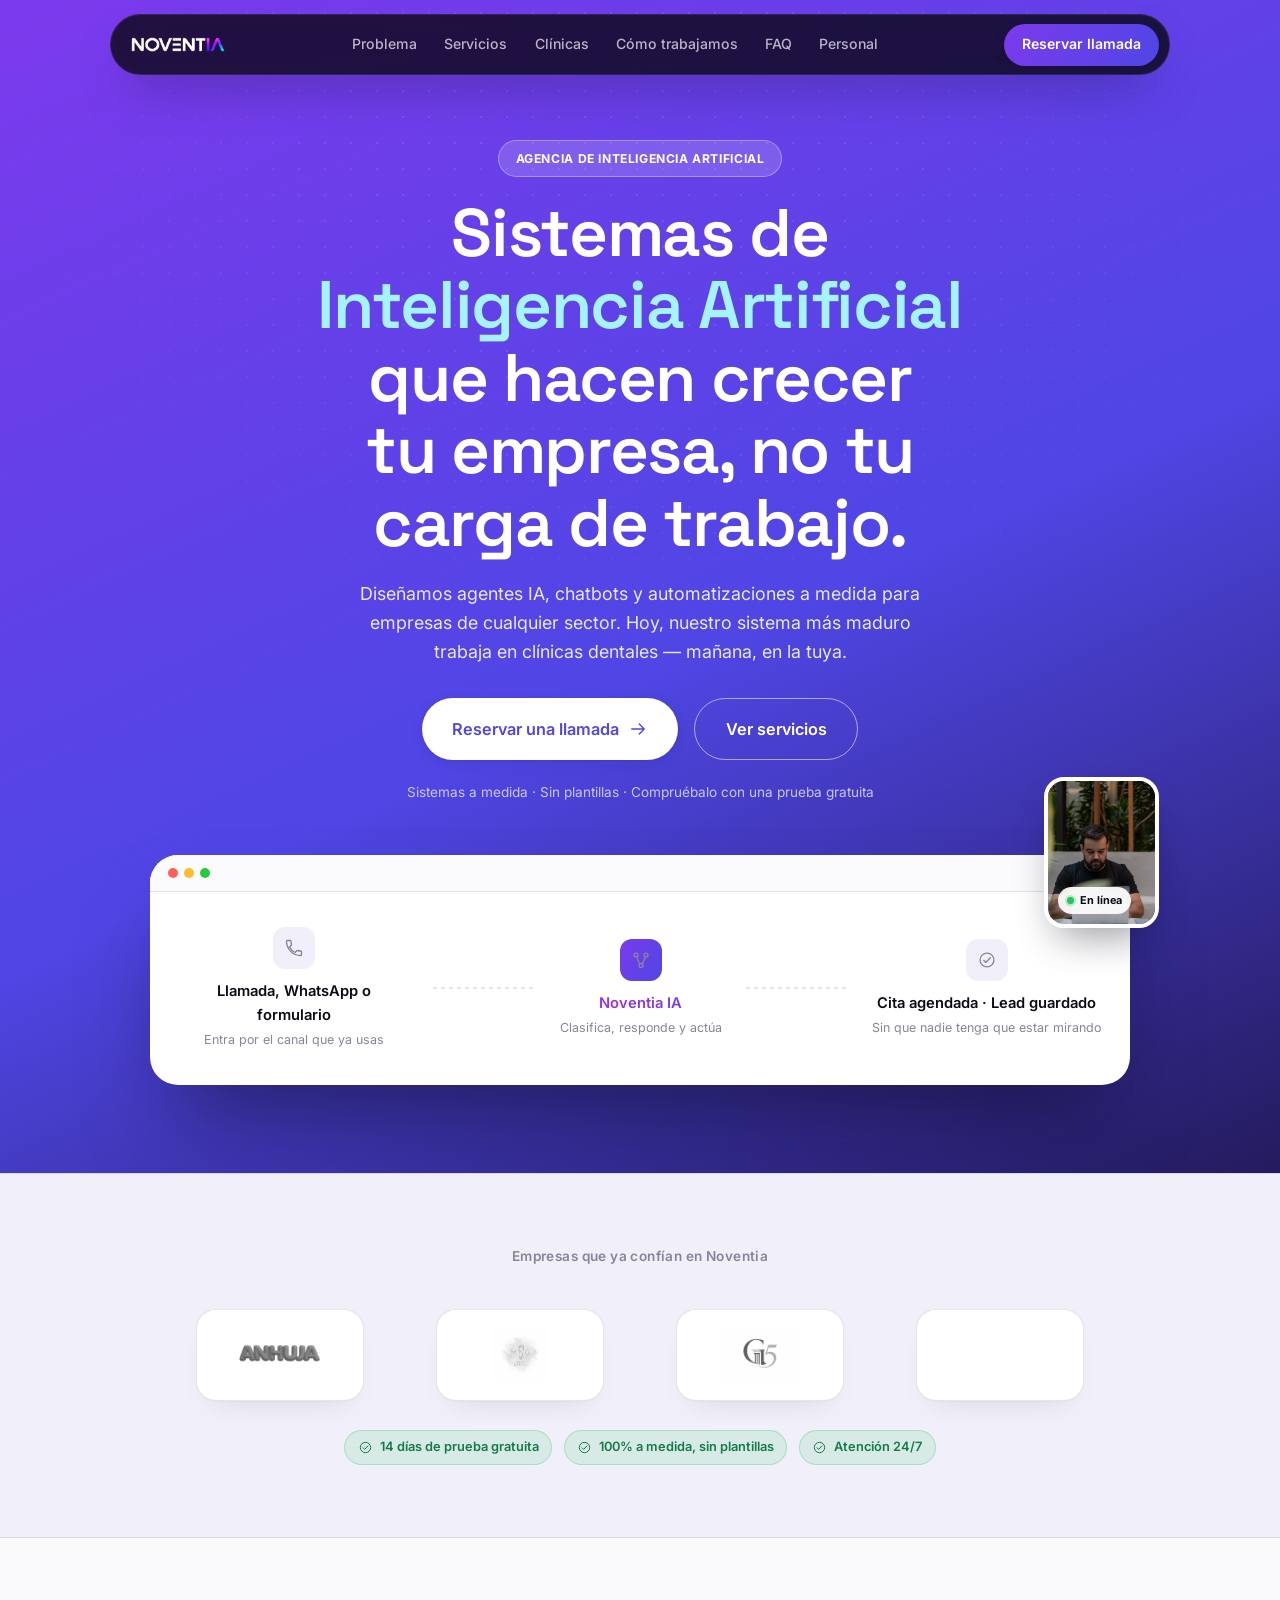
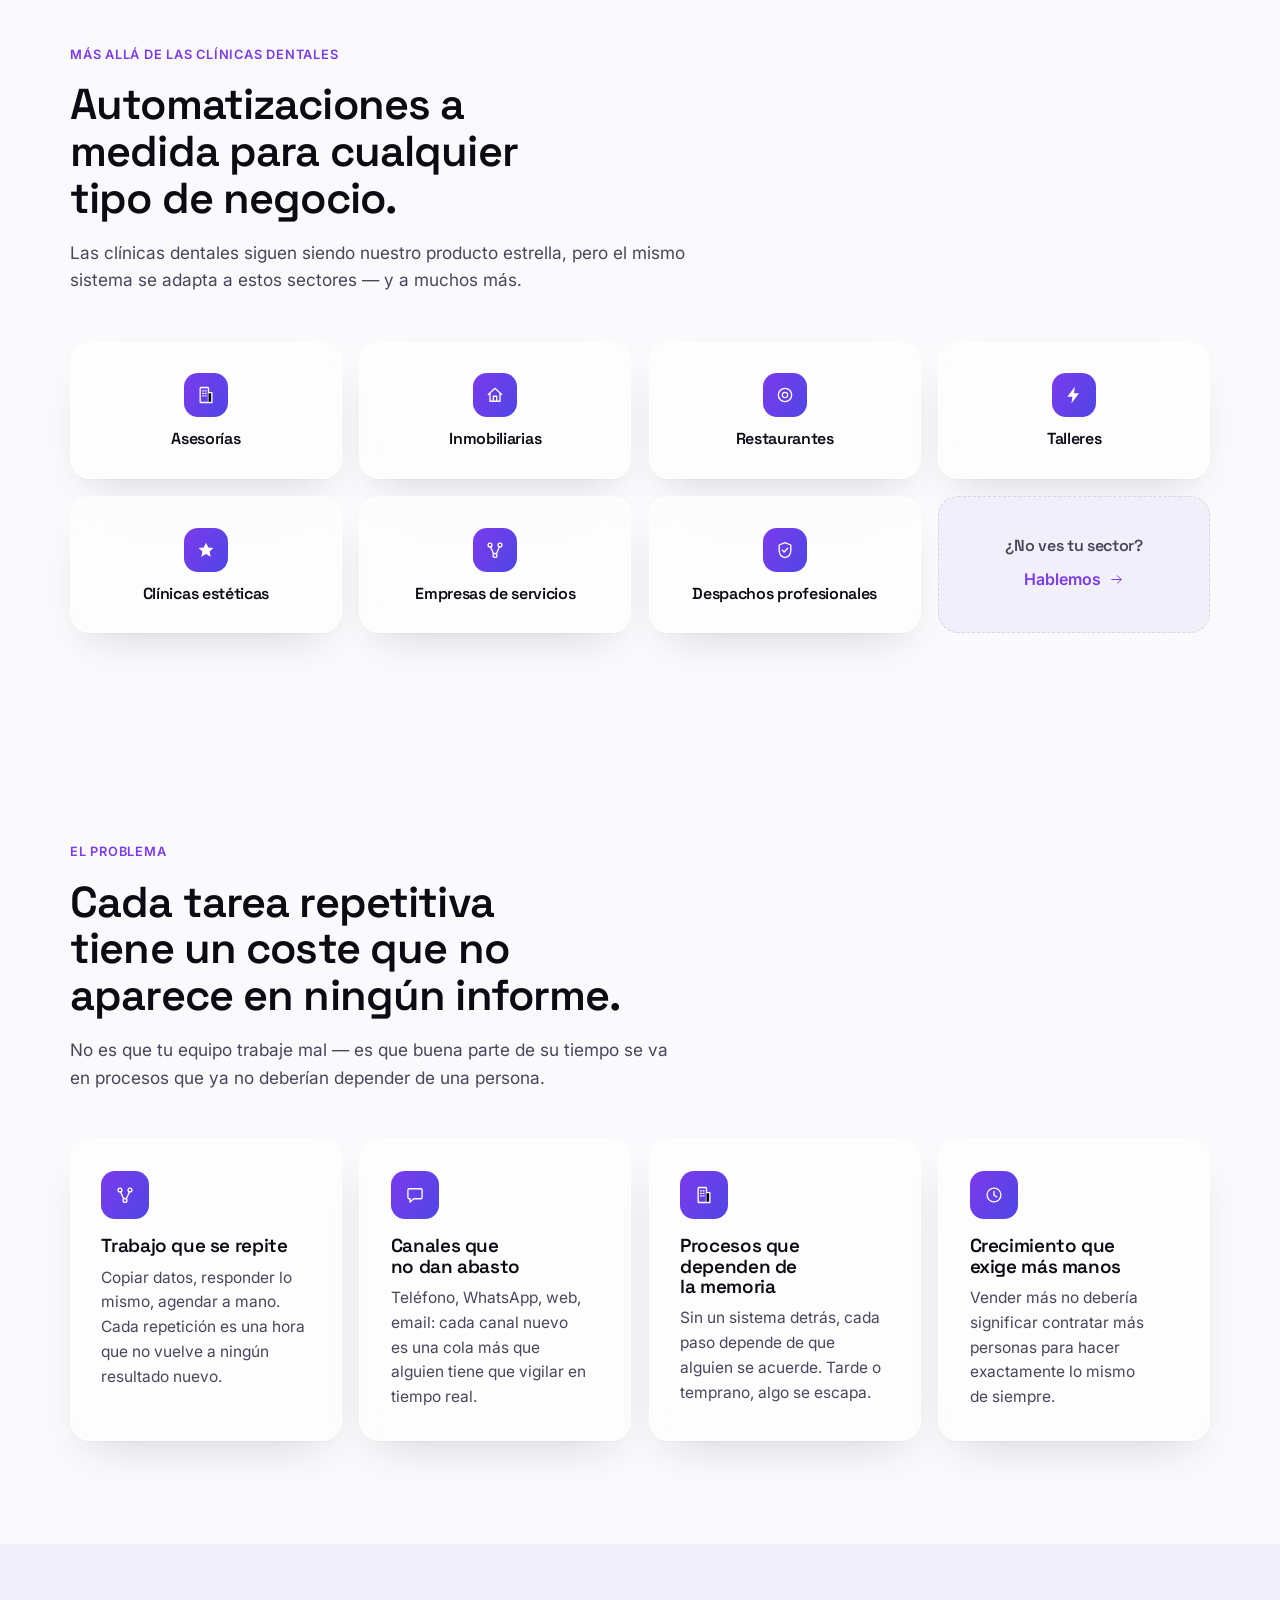
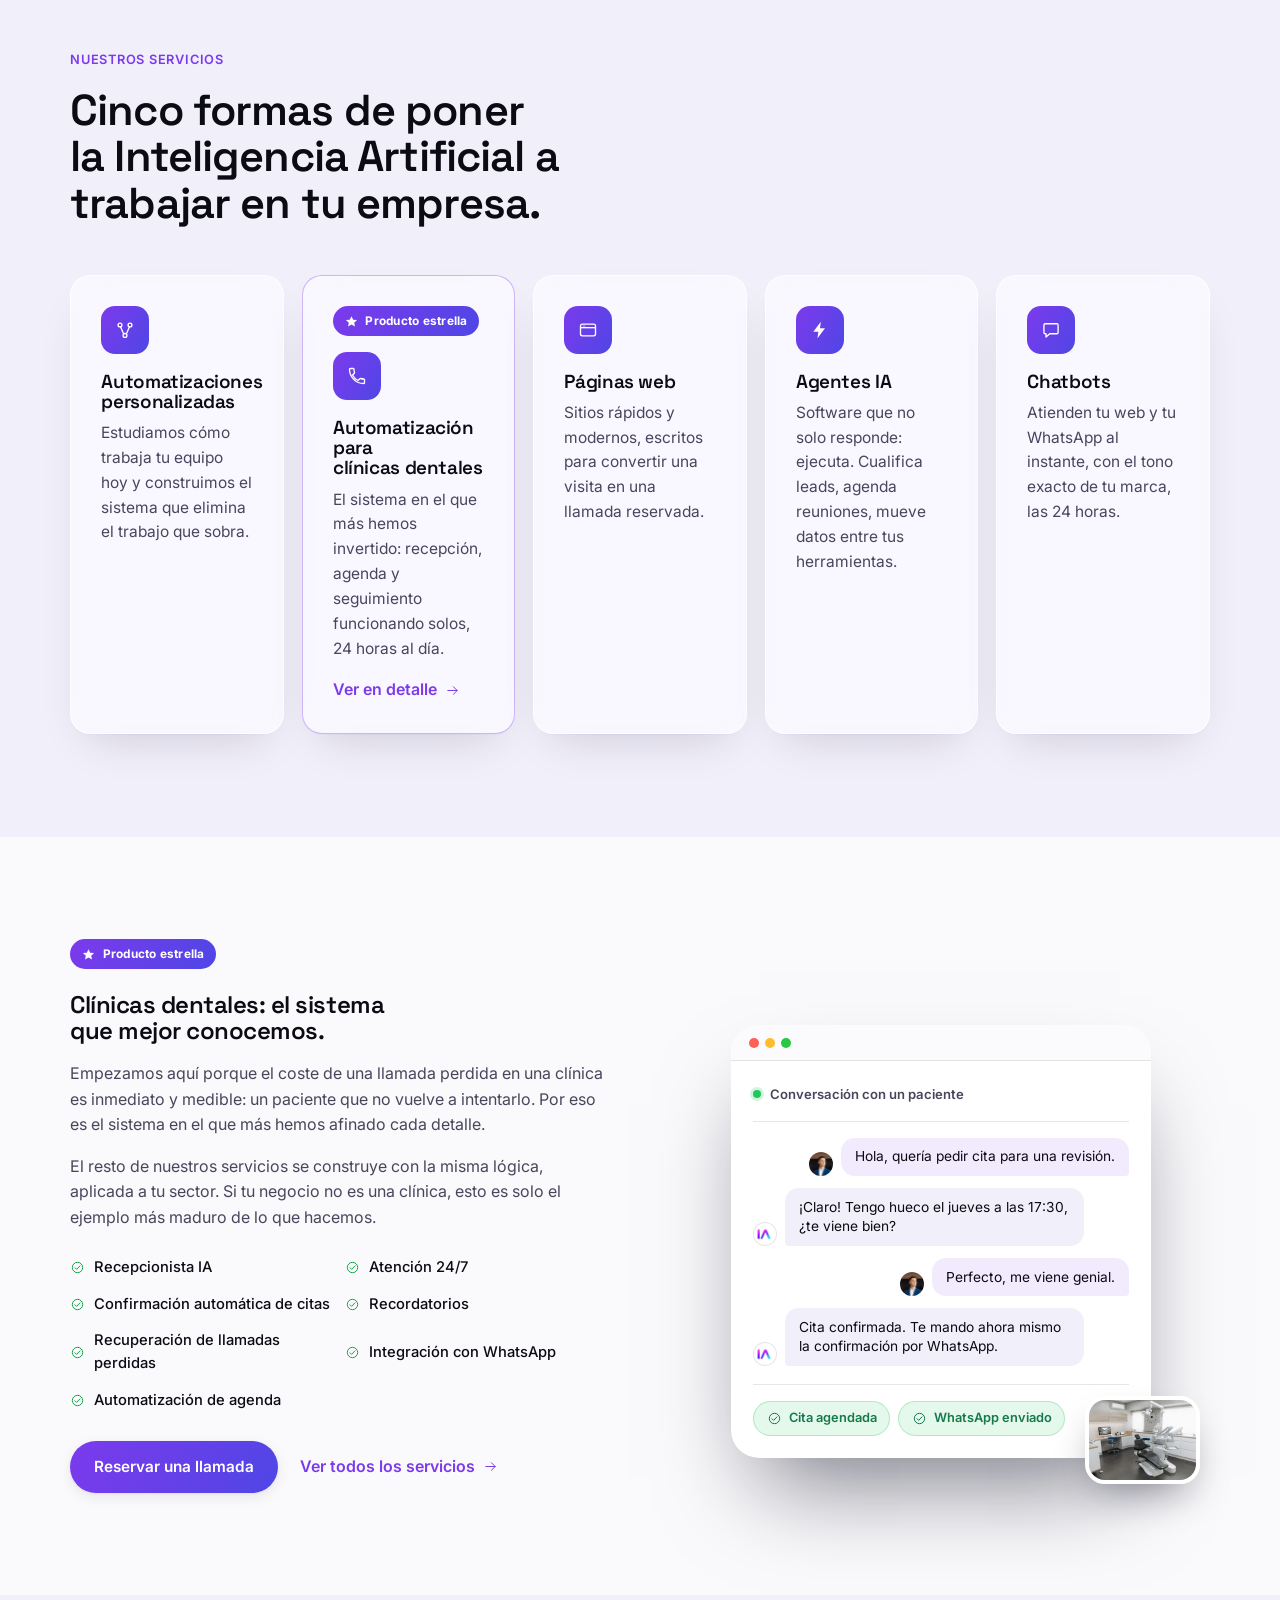
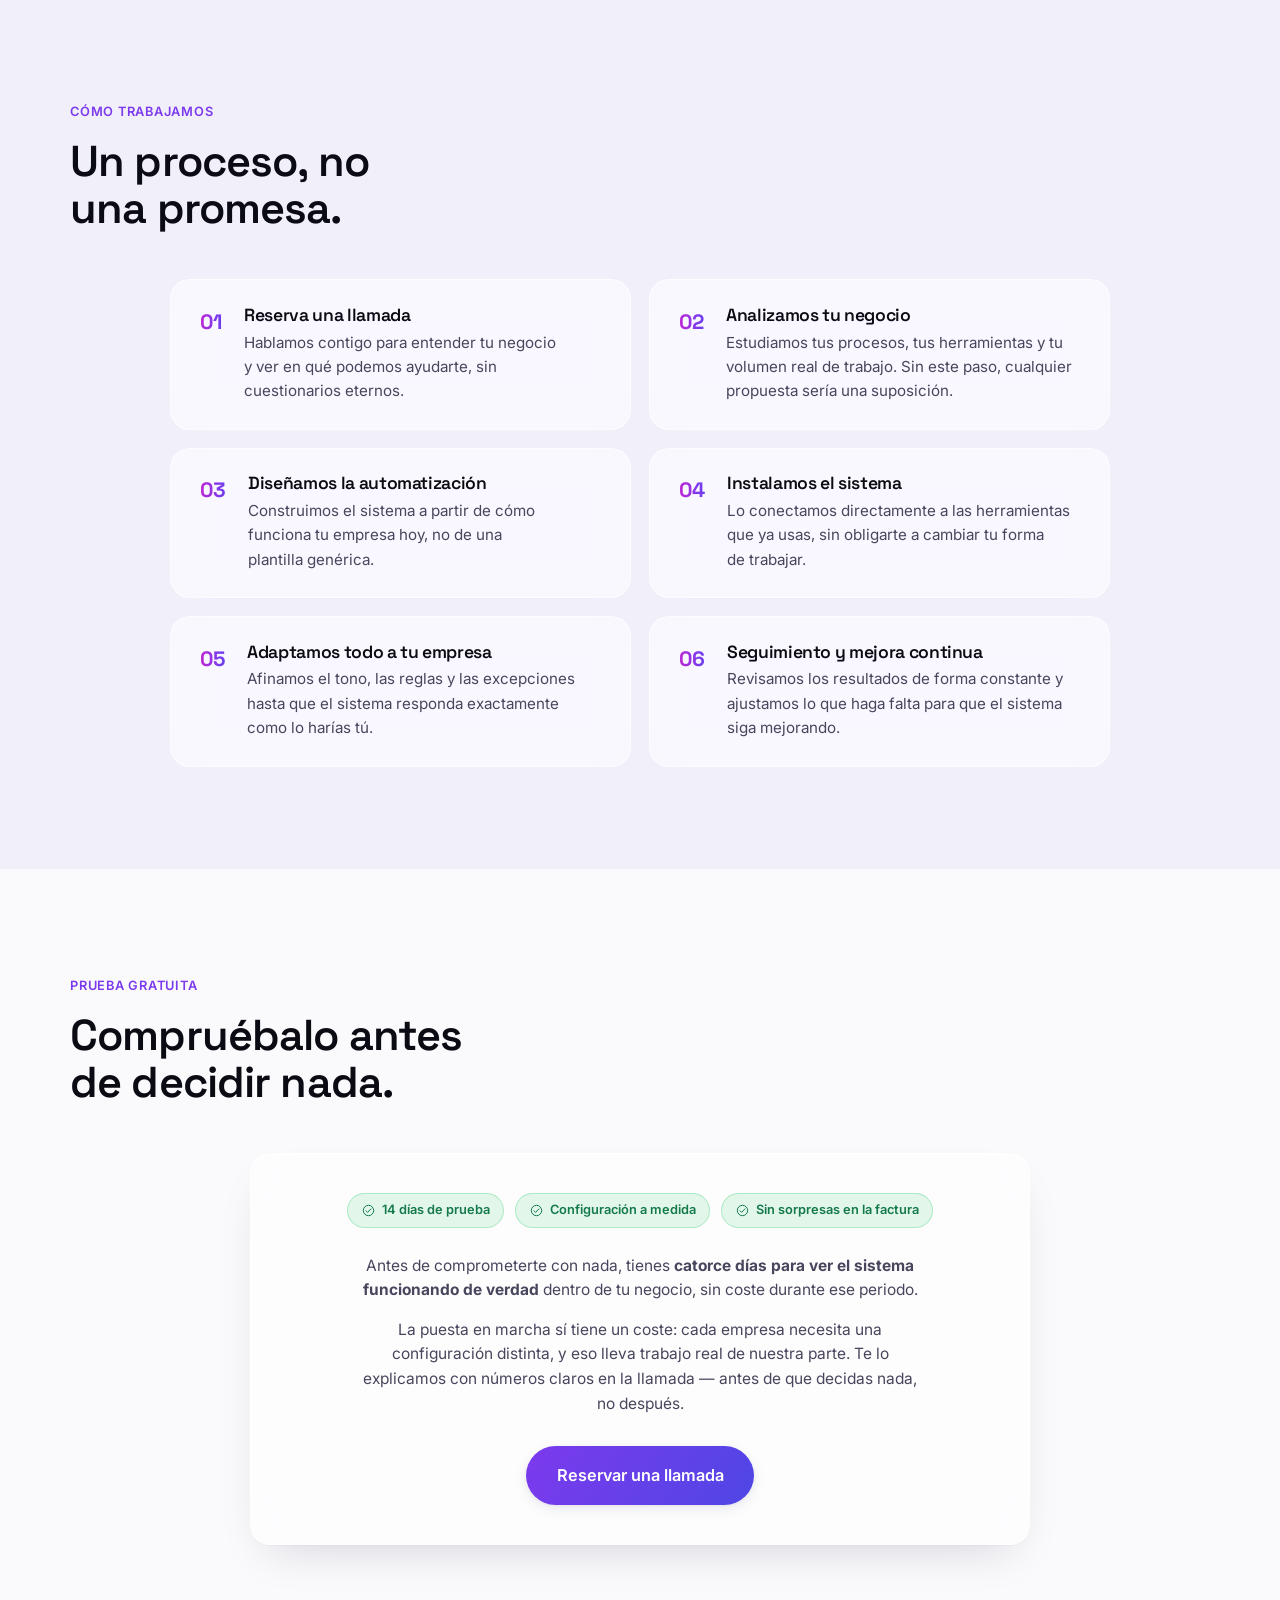
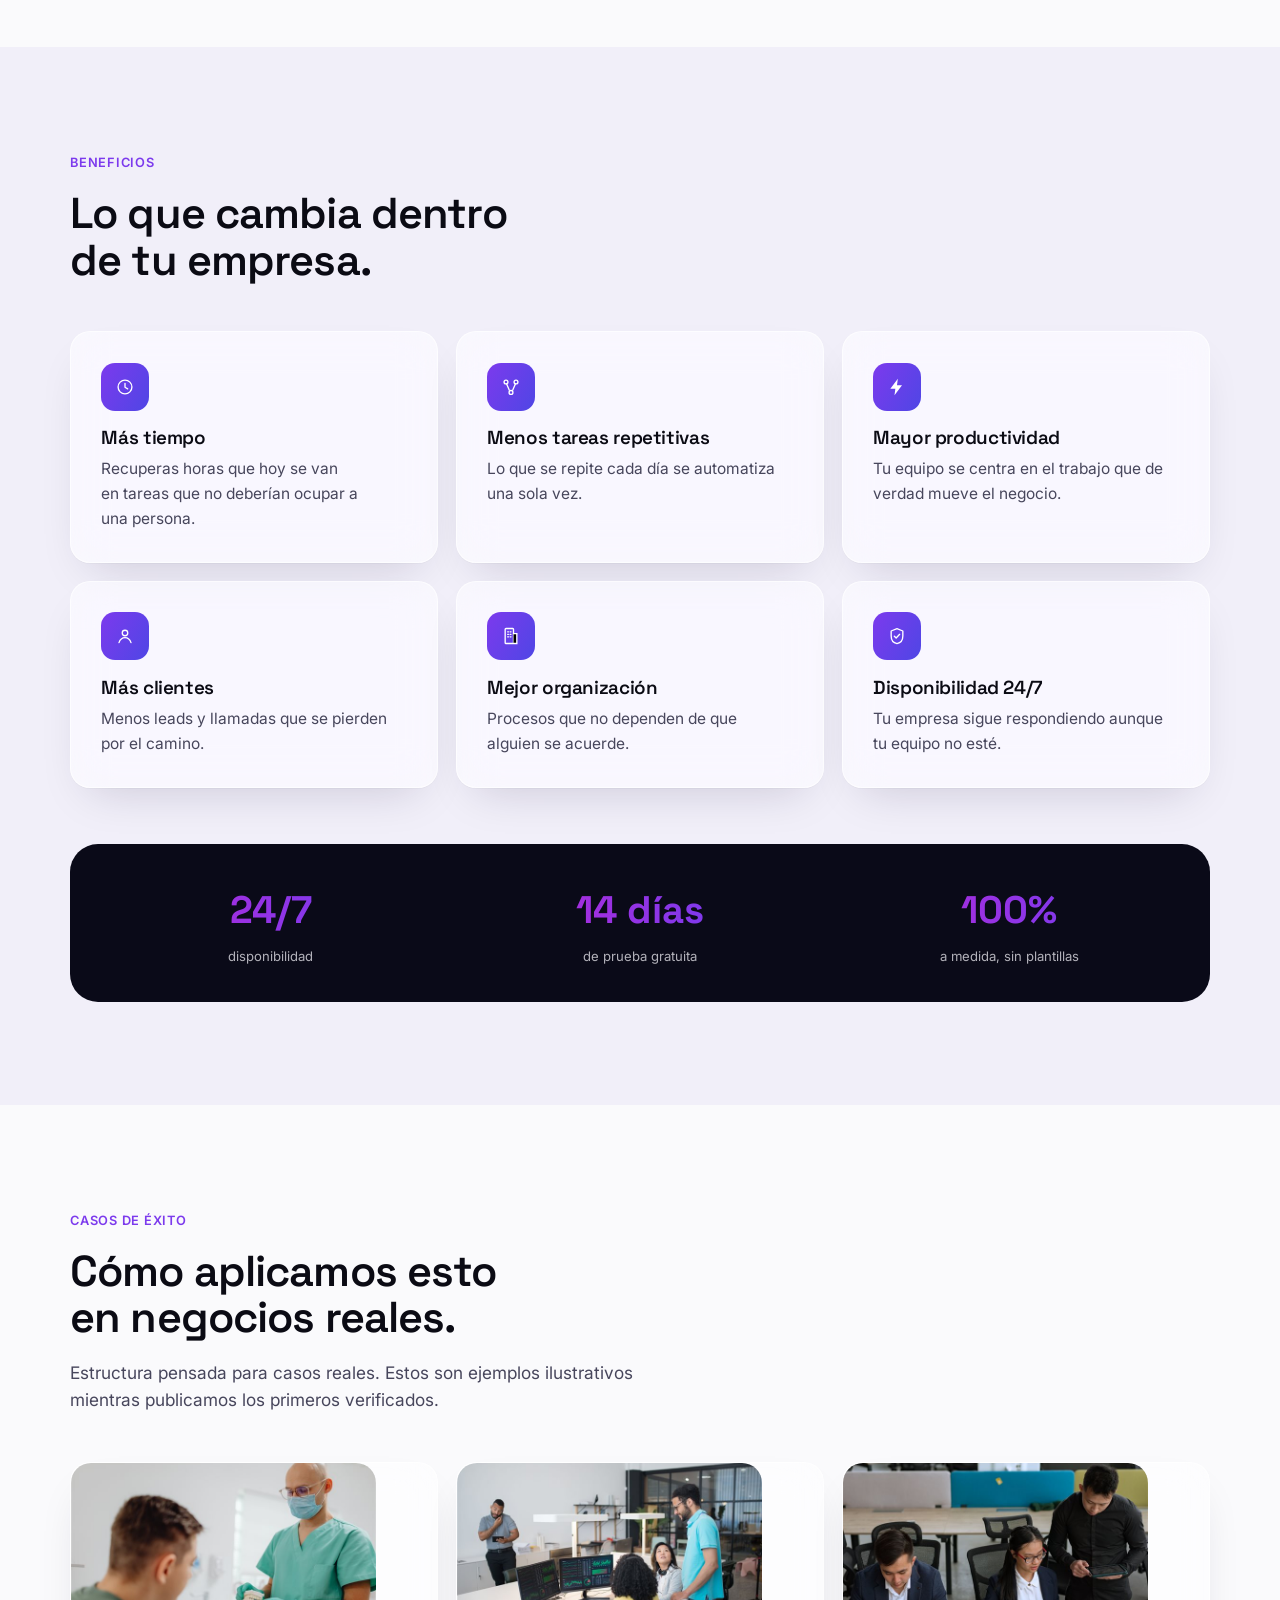
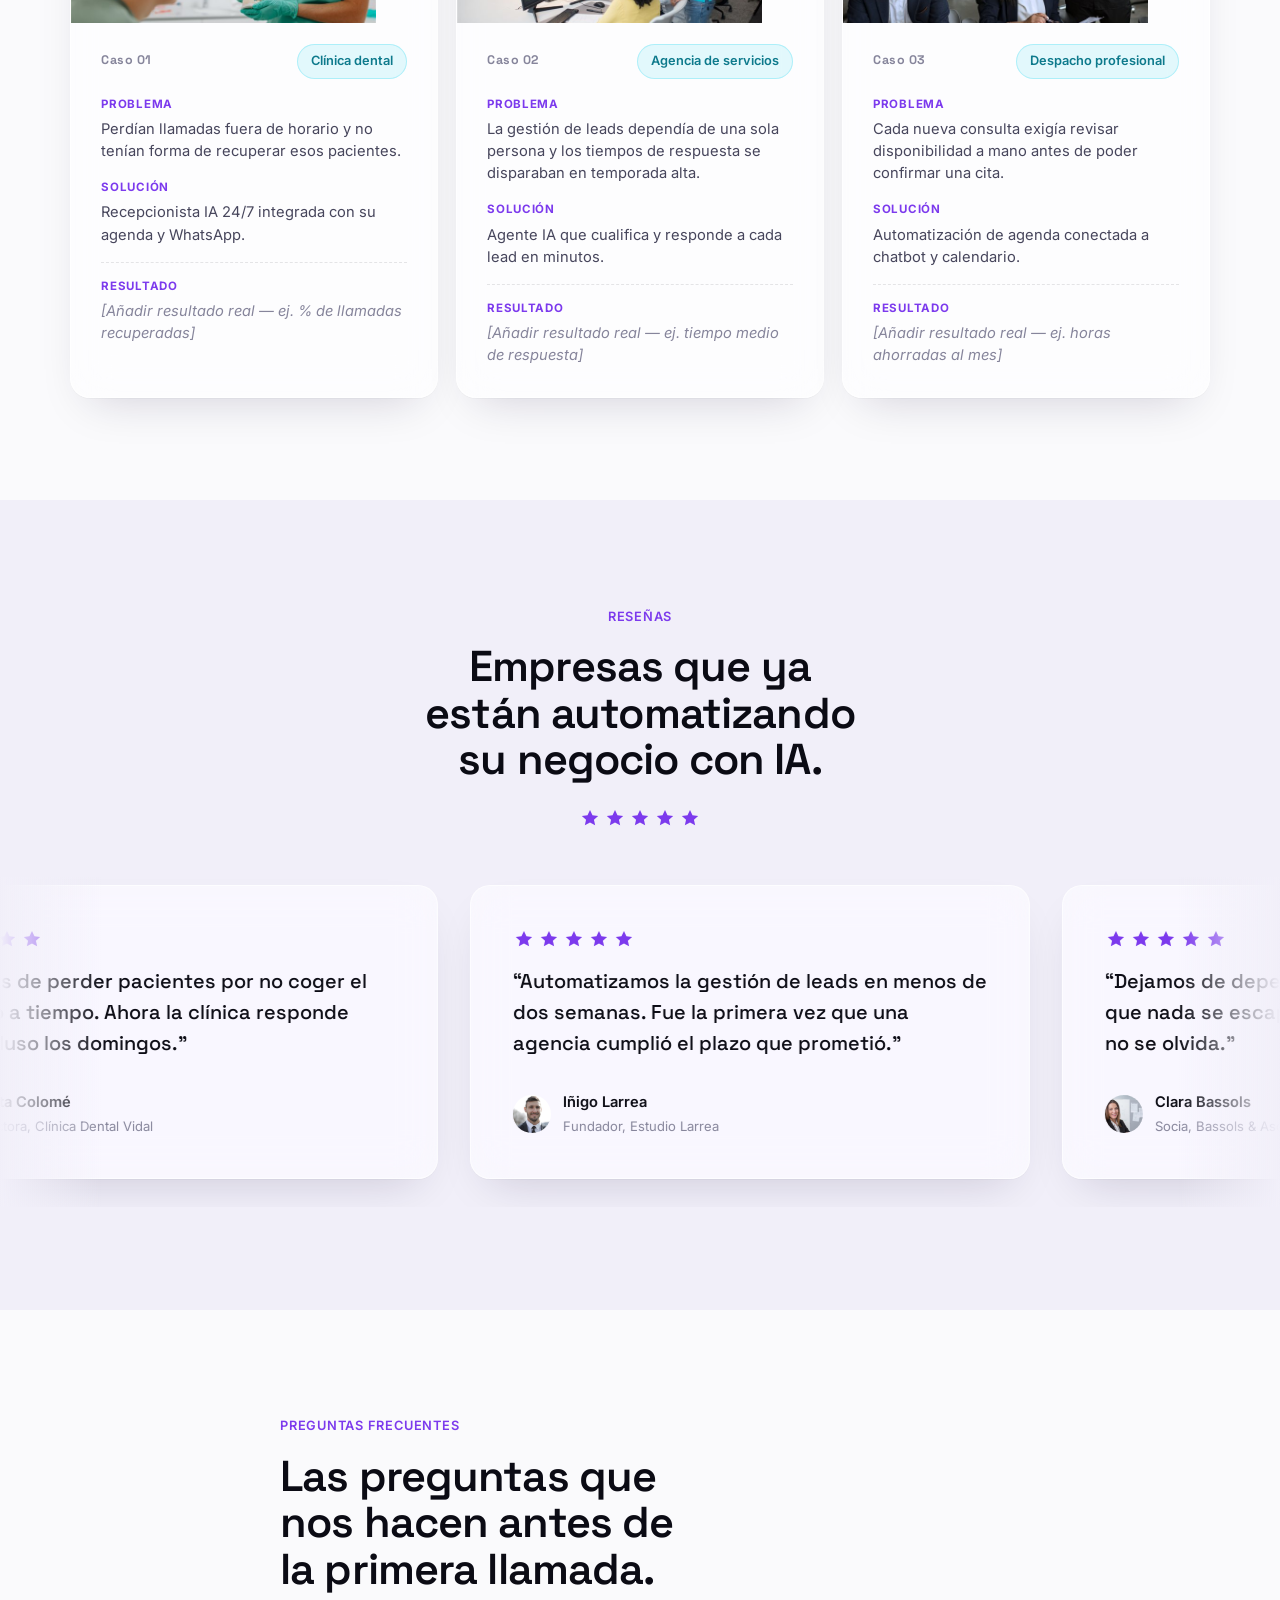
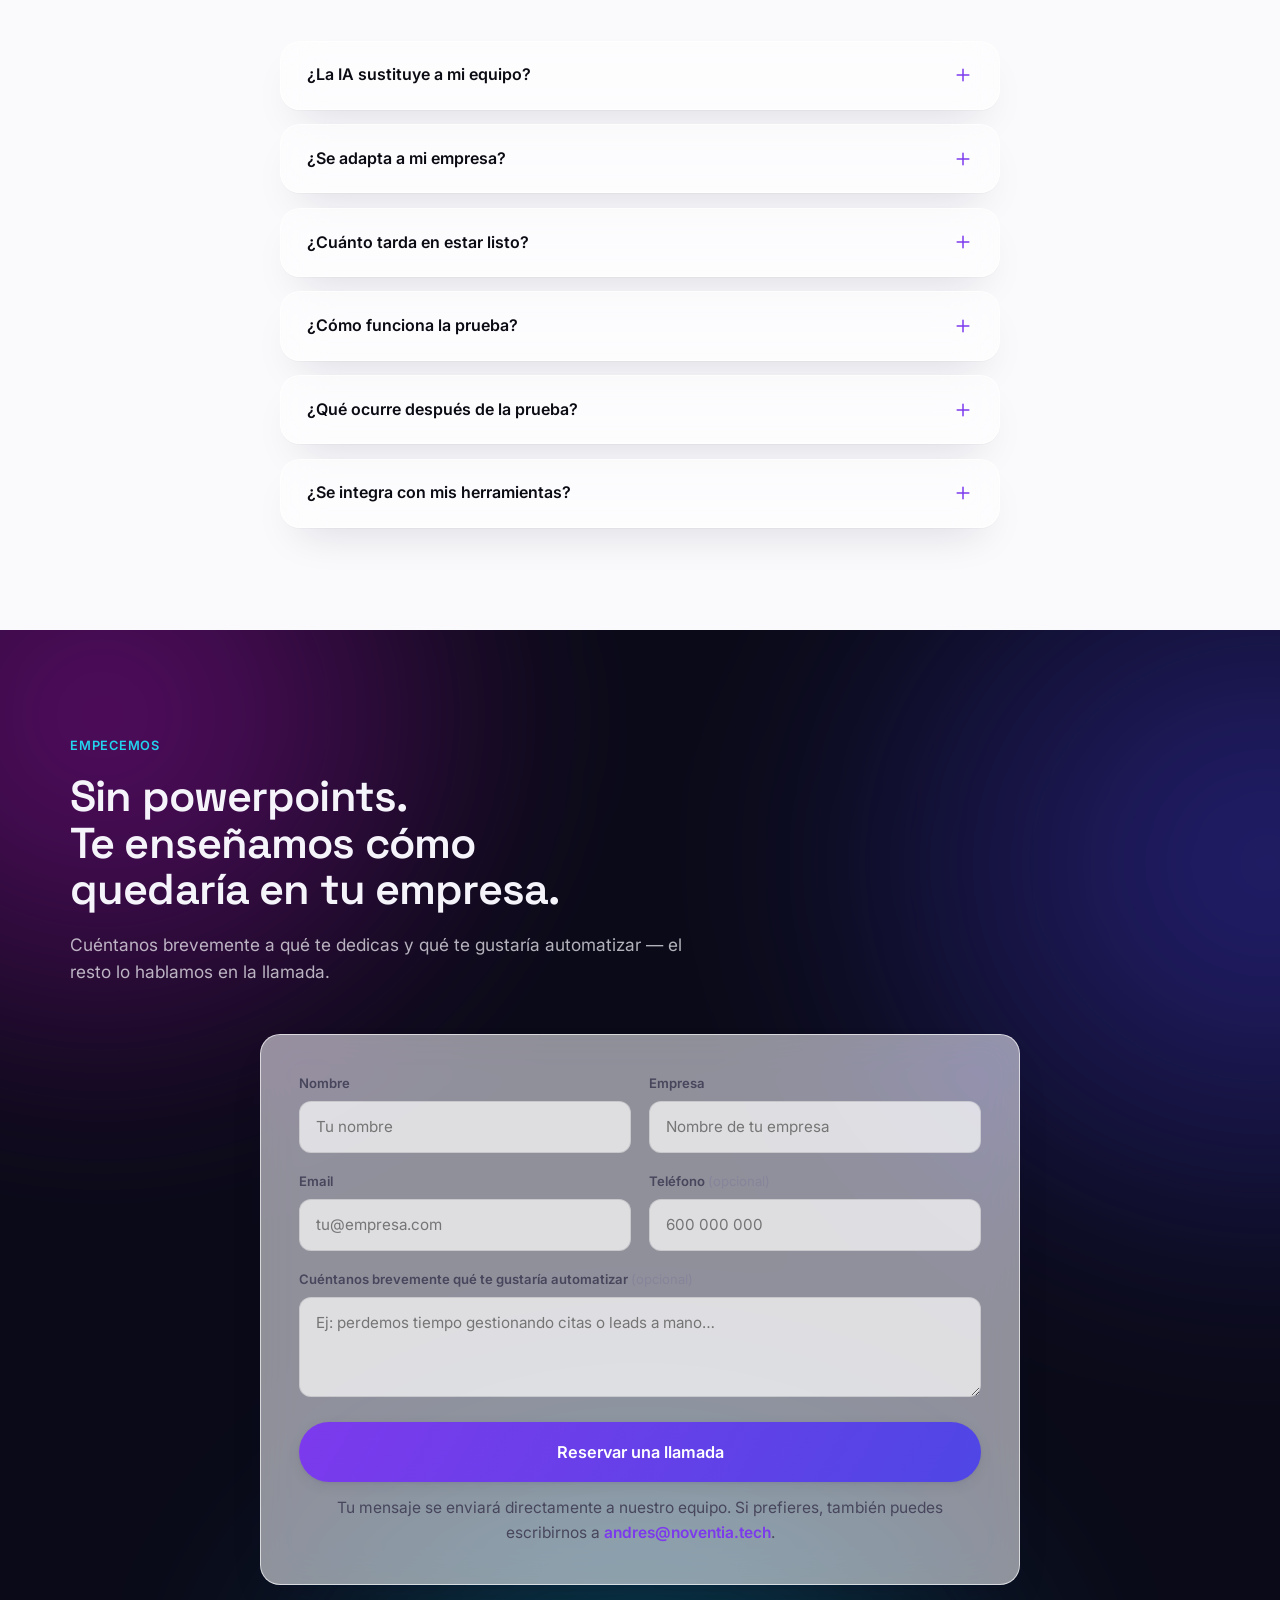
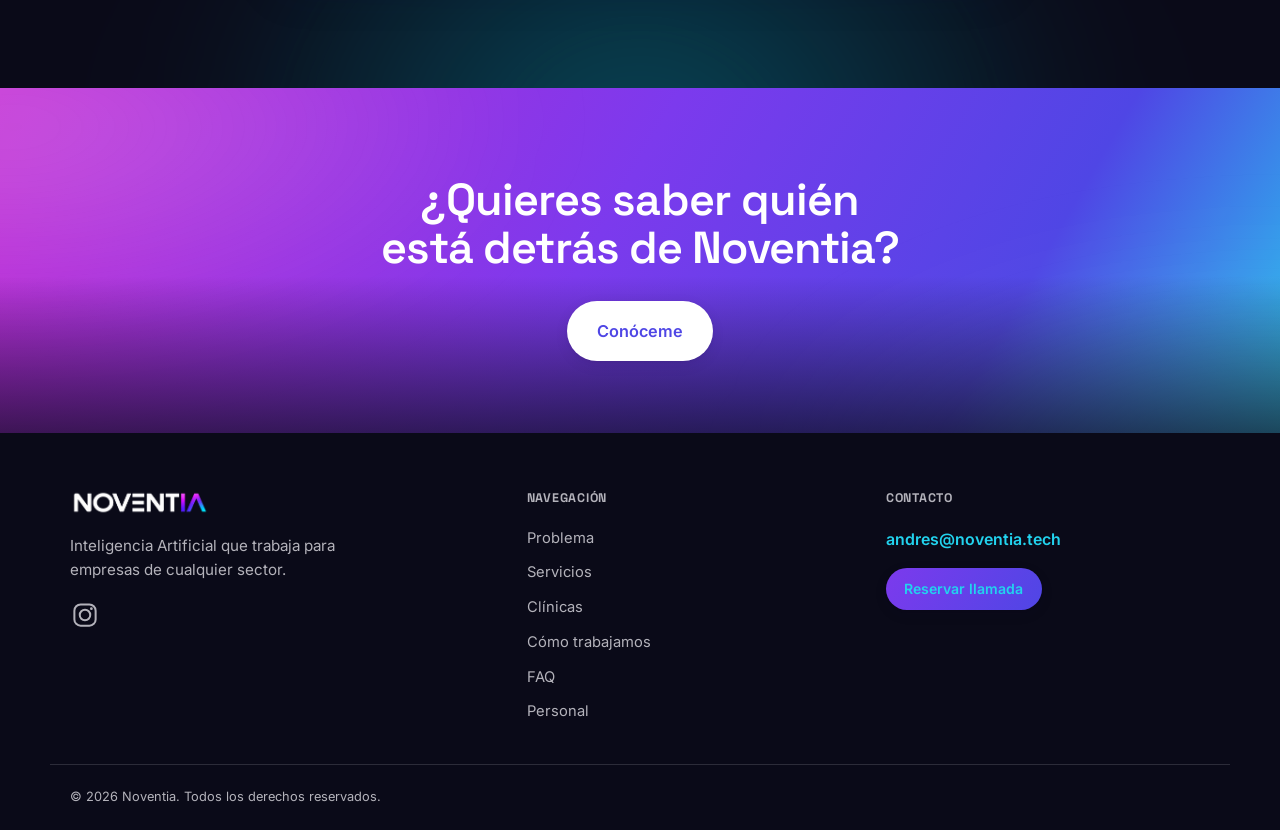
==== commit f889314e: "Add files via upload" ====
--- a/noventia-web/index.html
+++ b/noventia-web/index.html
@@ -170,7 +170,7 @@
       <li class="logo-chip"><img src="assets/img/client-anhuja.png" alt="Anhuja" loading="lazy" decoding="async"></li>
       <li class="logo-chip"><img src="assets/img/client-mg-dental.png" alt="MG Arte Dental" loading="lazy" decoding="async"></li>
       <li class="logo-chip"><img src="assets/img/client-gest-list-5.png" alt="Gest List 5" loading="lazy" decoding="async"></li>
-      <li class="logo-chip logo-chip-transparent"><img src="assets/img/client-daf.png" alt="DAF" loading="lazy" decoding="async"></li>
+      <li class="logo-chip"><img src="assets/img/client-alyacla.png" alt="Alyacla" loading="lazy" decoding="async"></li>
     </ul>
     <div class="trust-badges" data-reveal>
       <span class="pill pill-ok"><svg class="icon icon-sm"><use href="#icon-check"></use></svg>14 días de prueba gratuita</span>
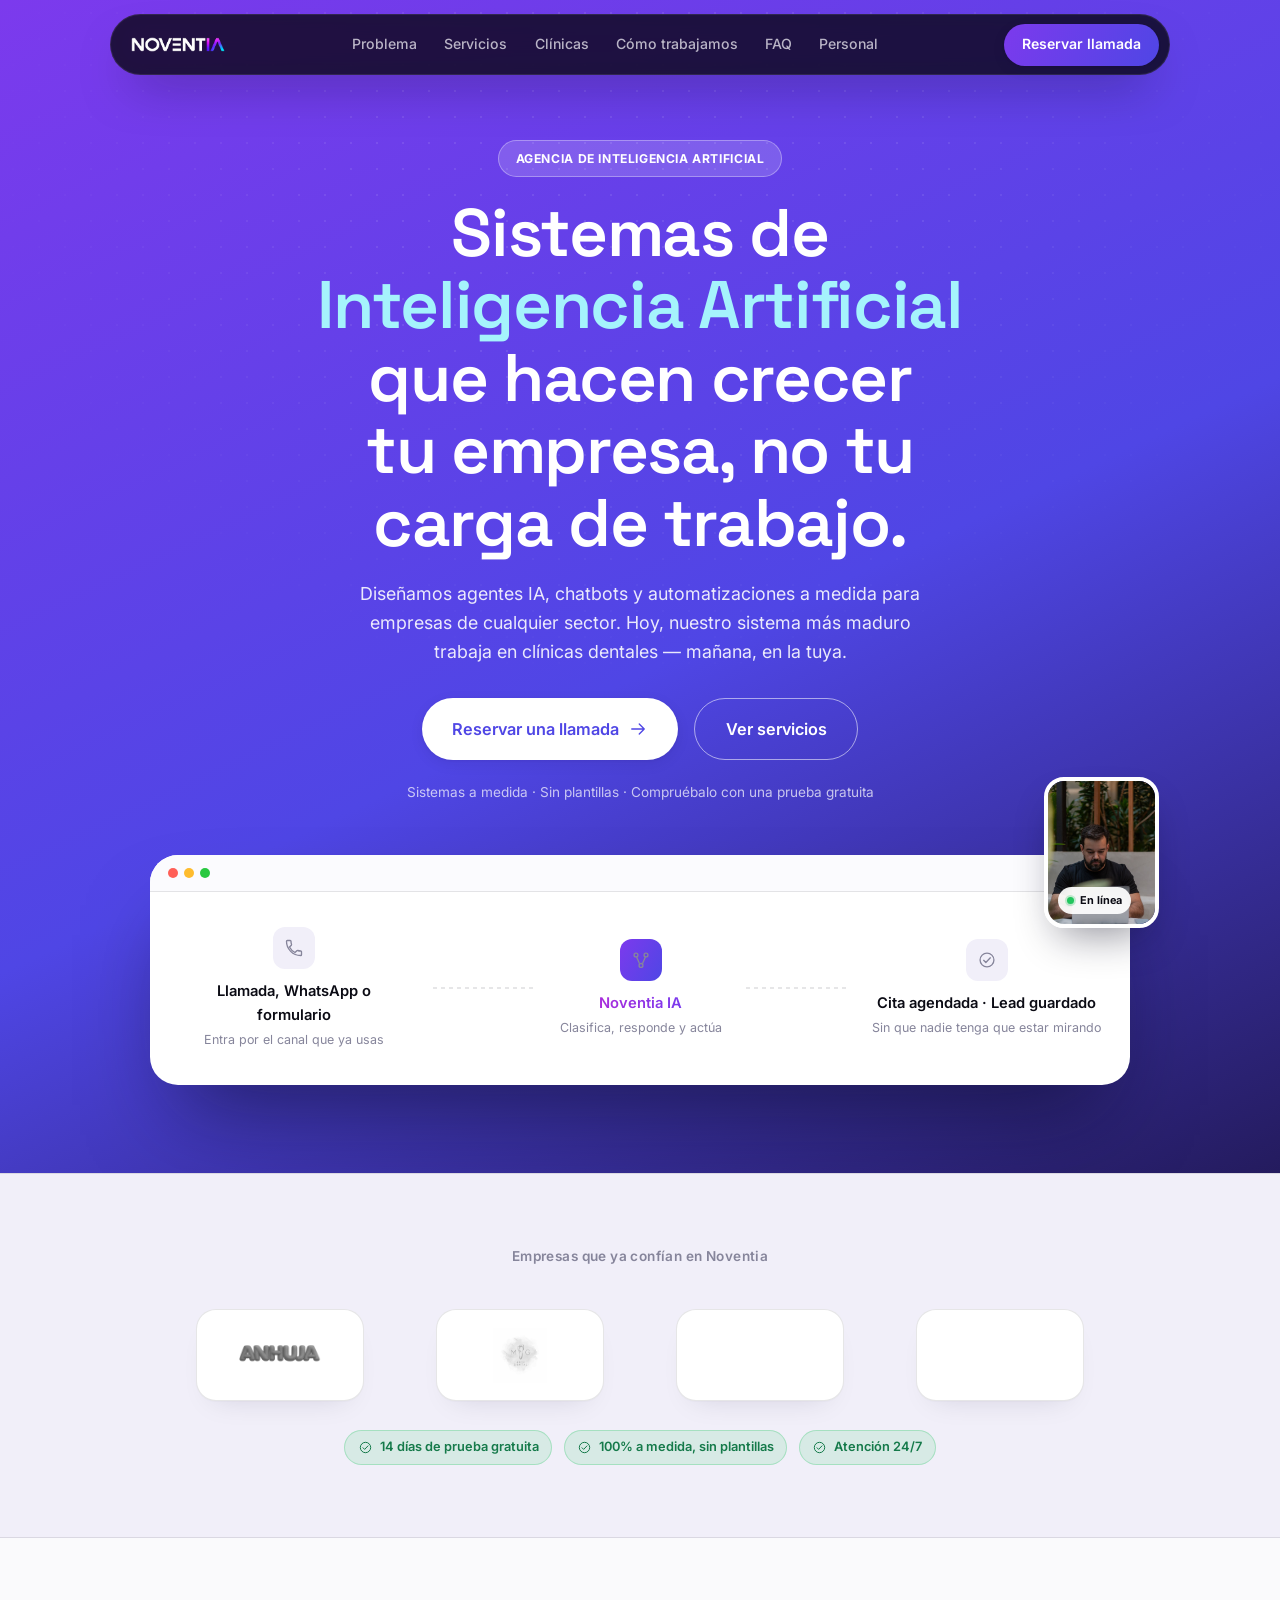
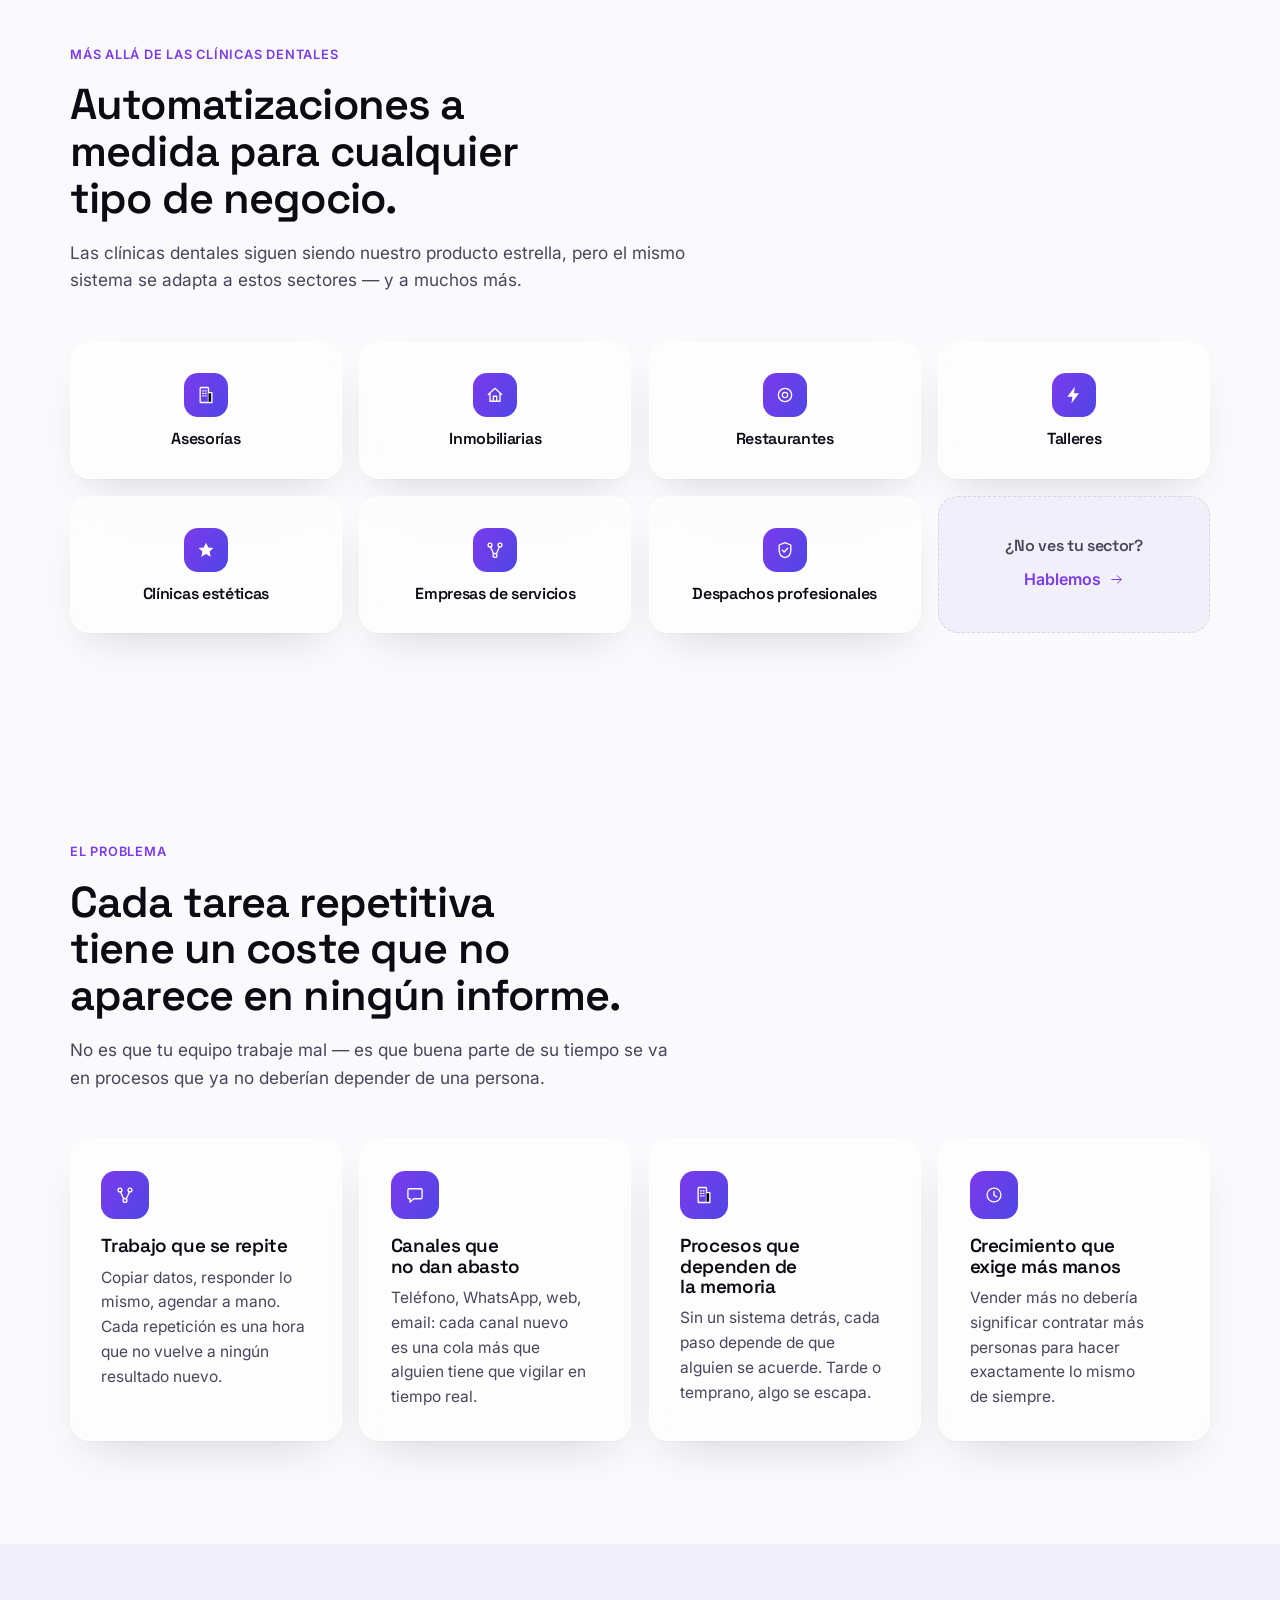
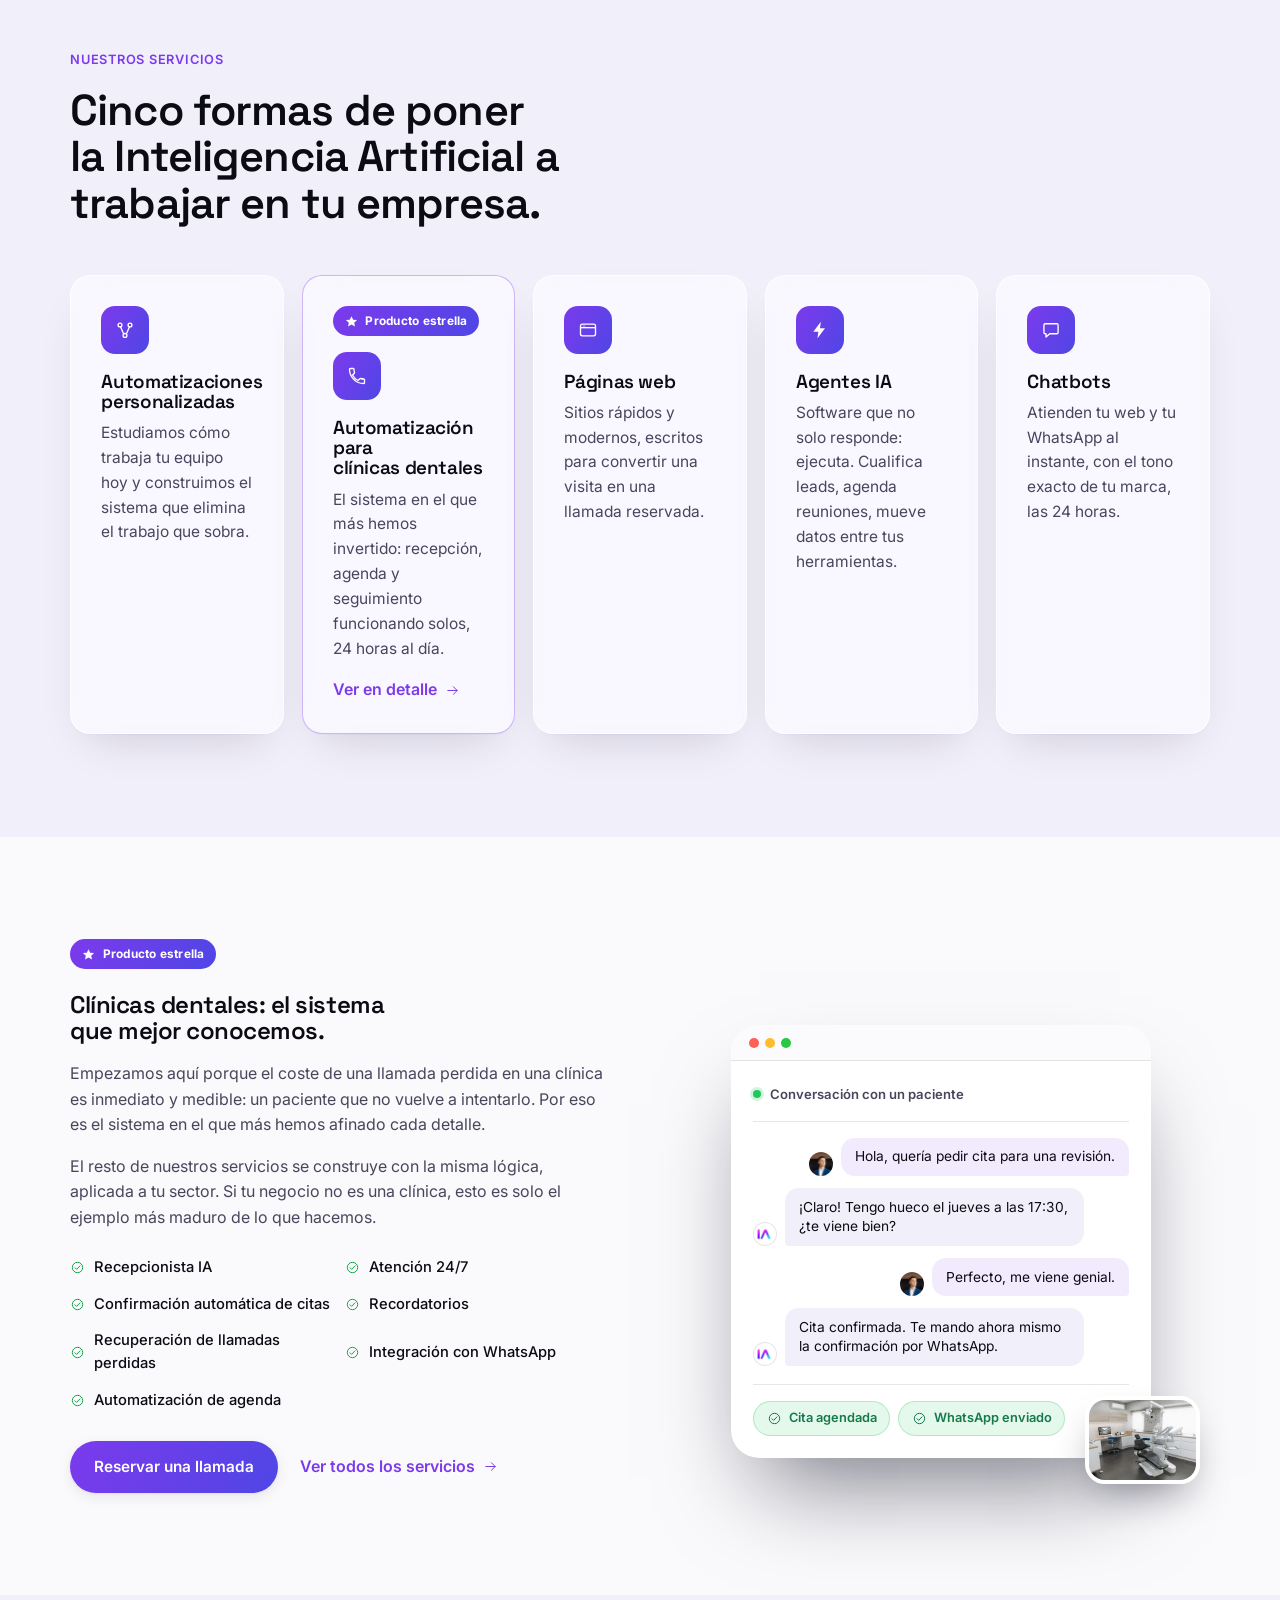
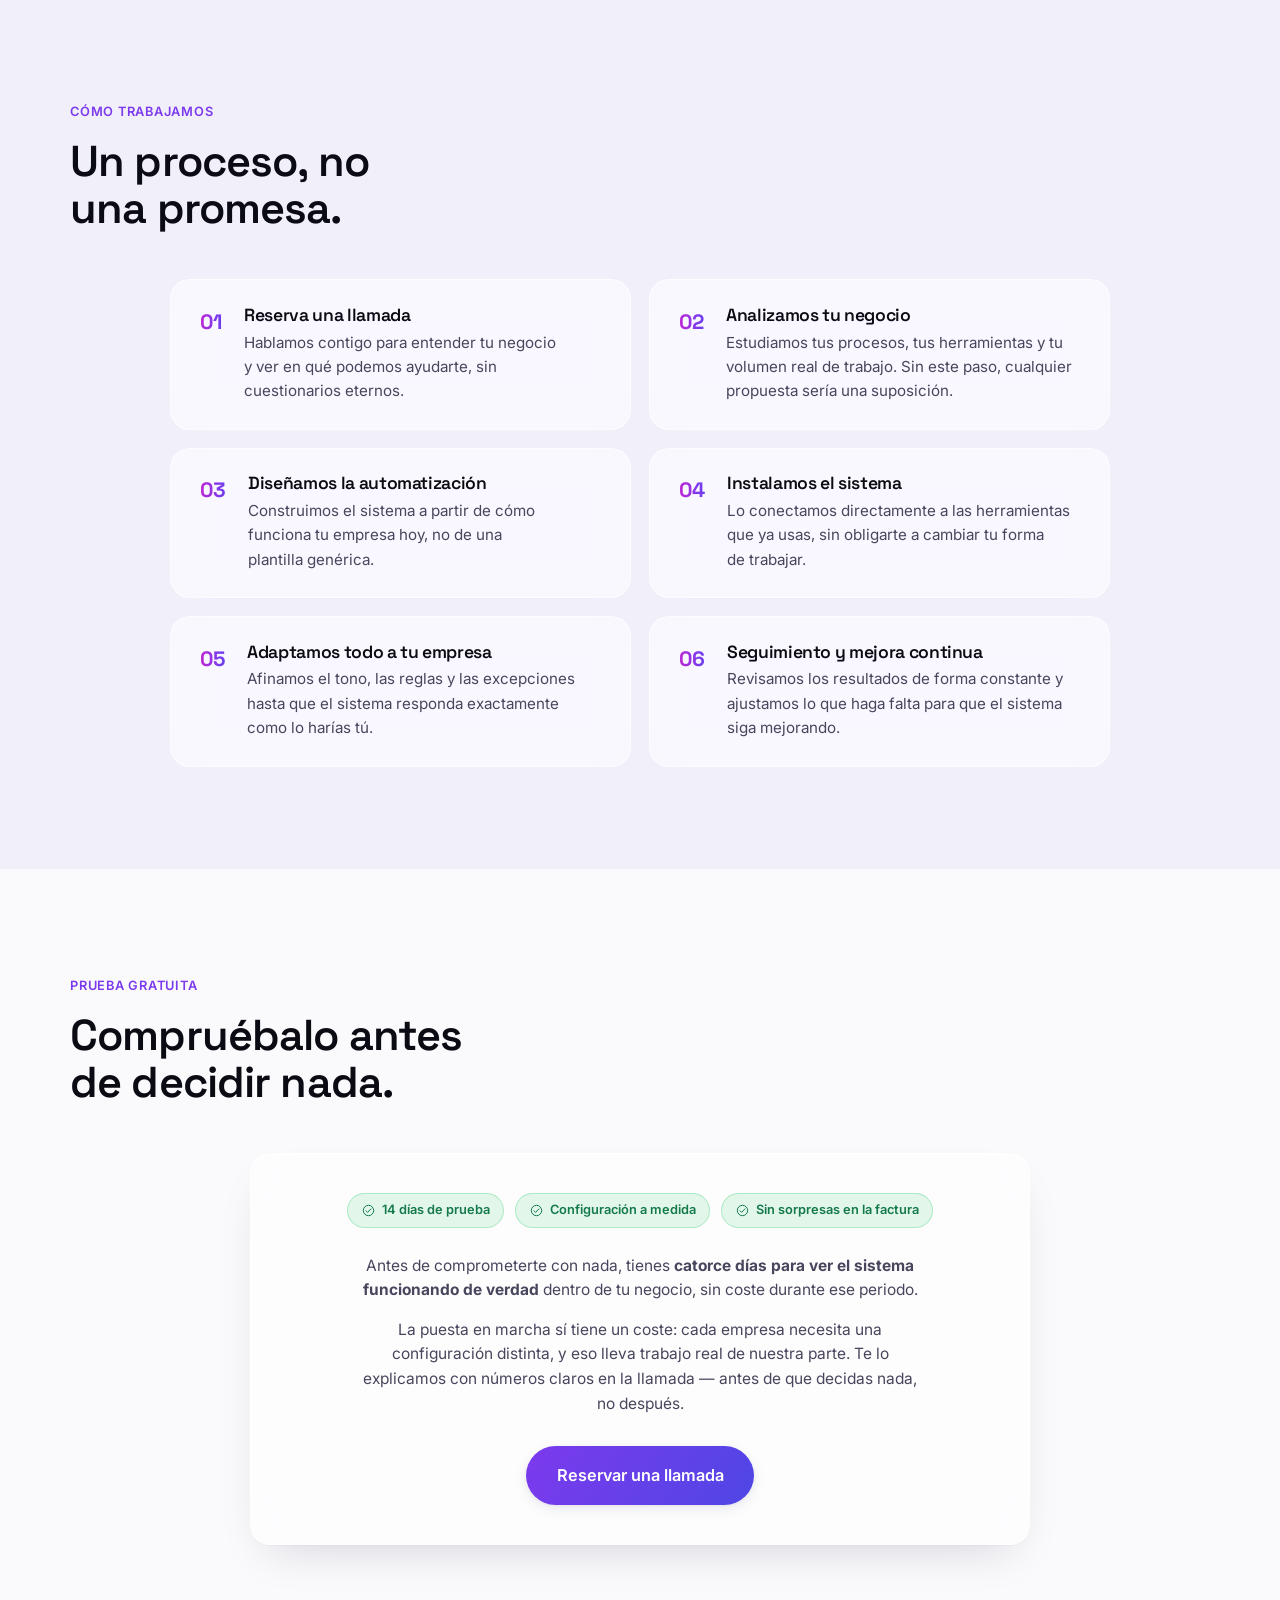
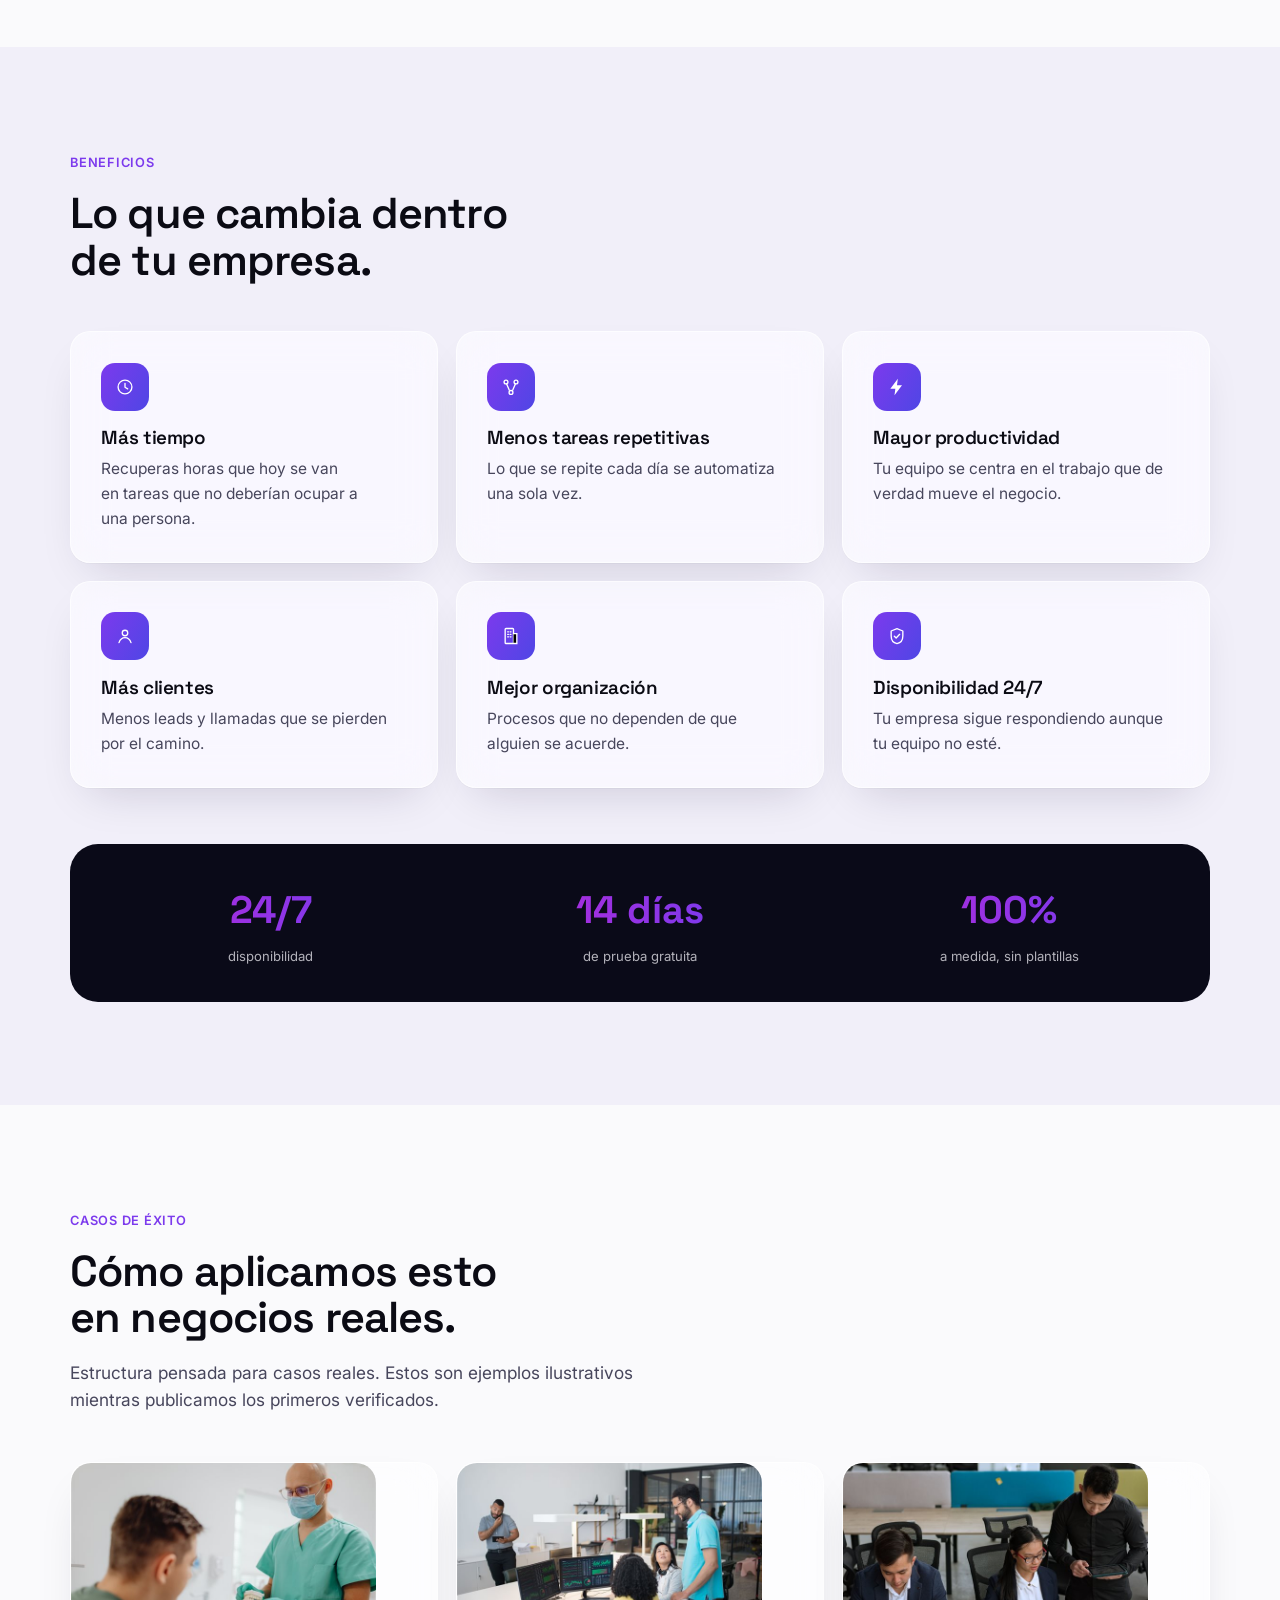
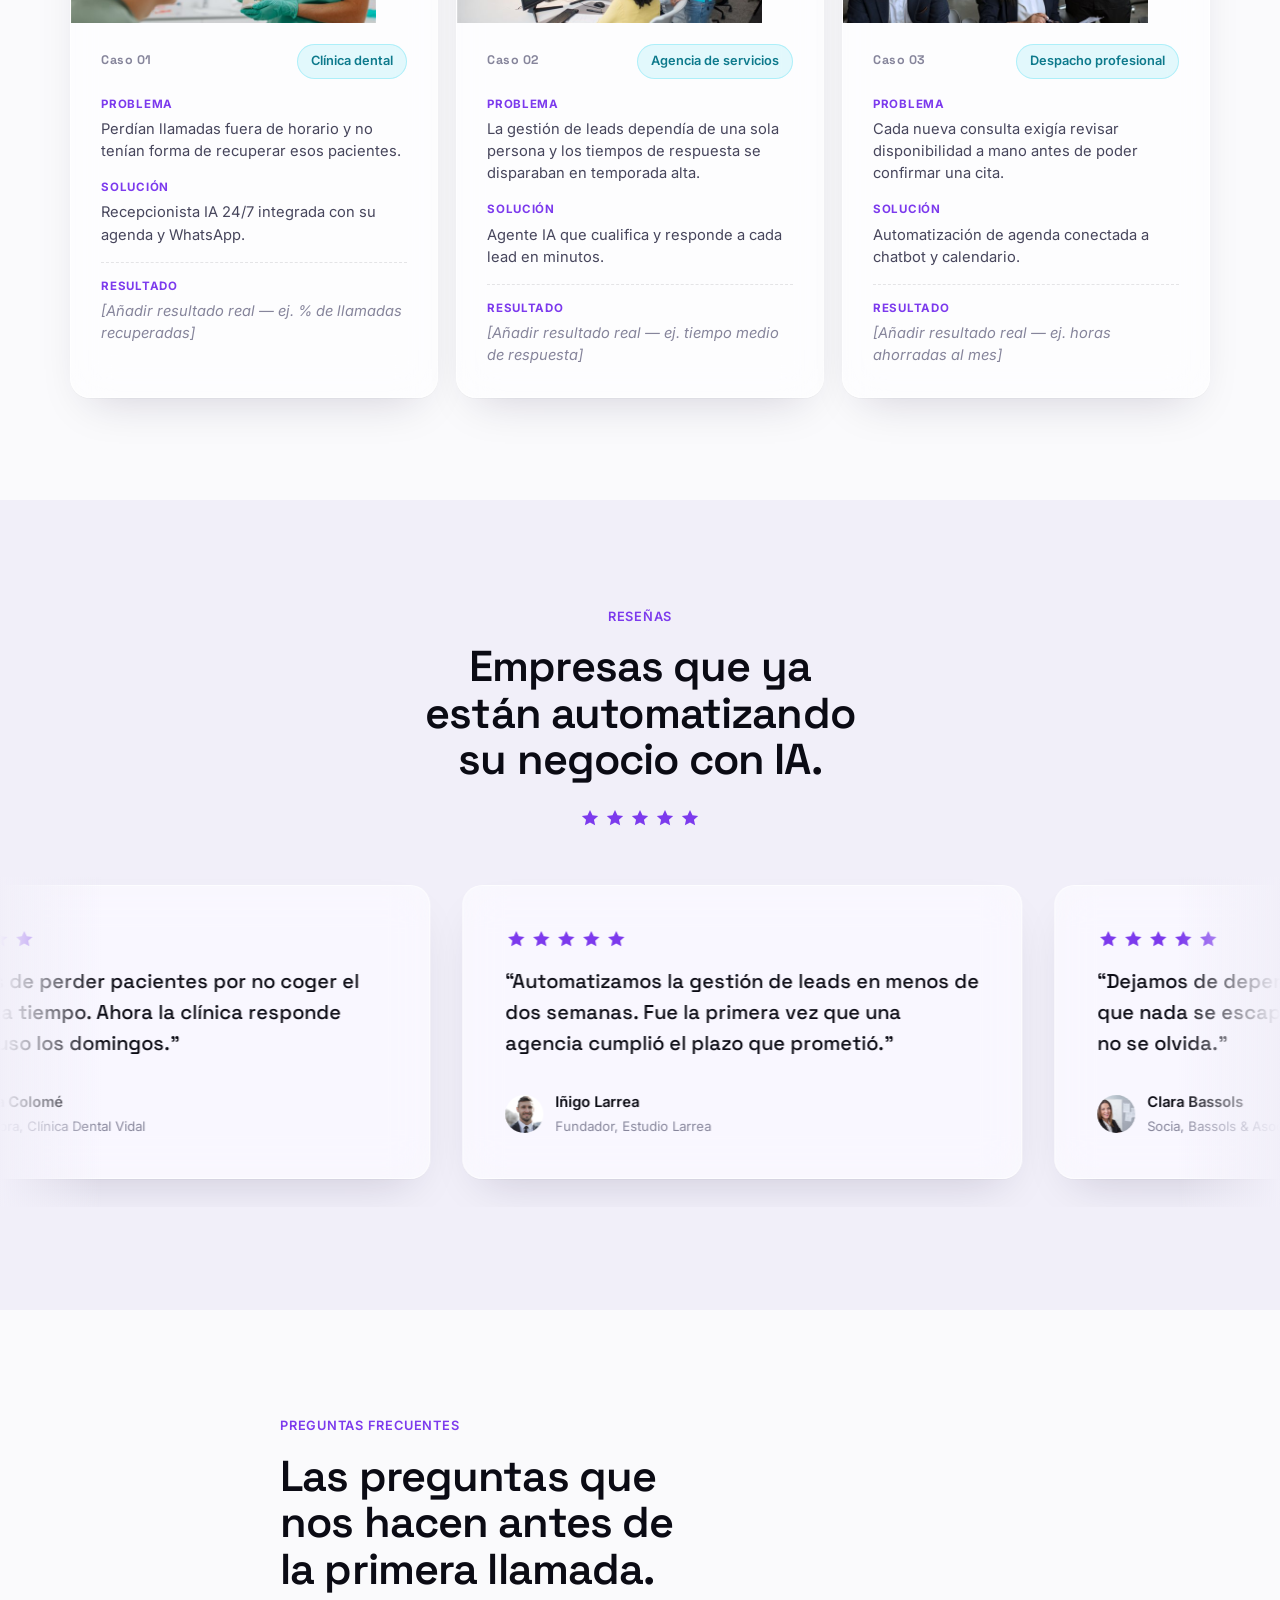
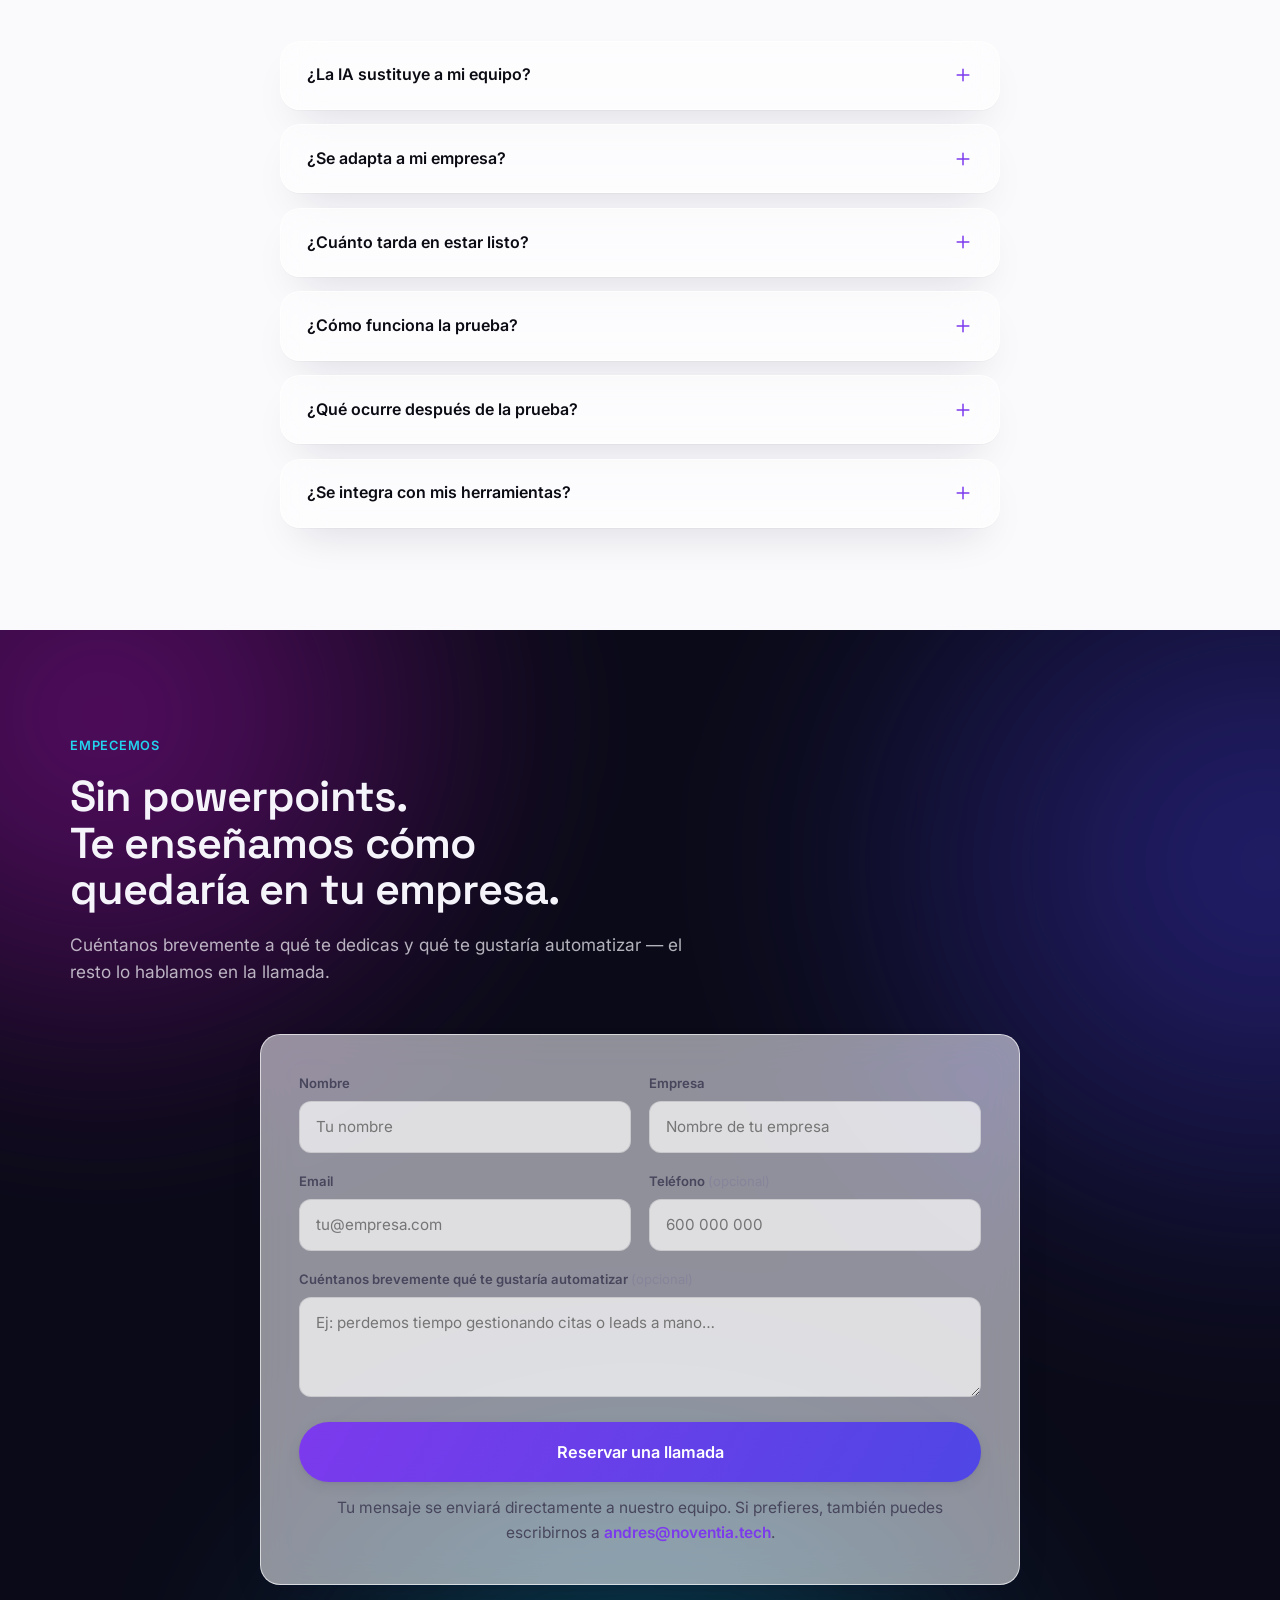
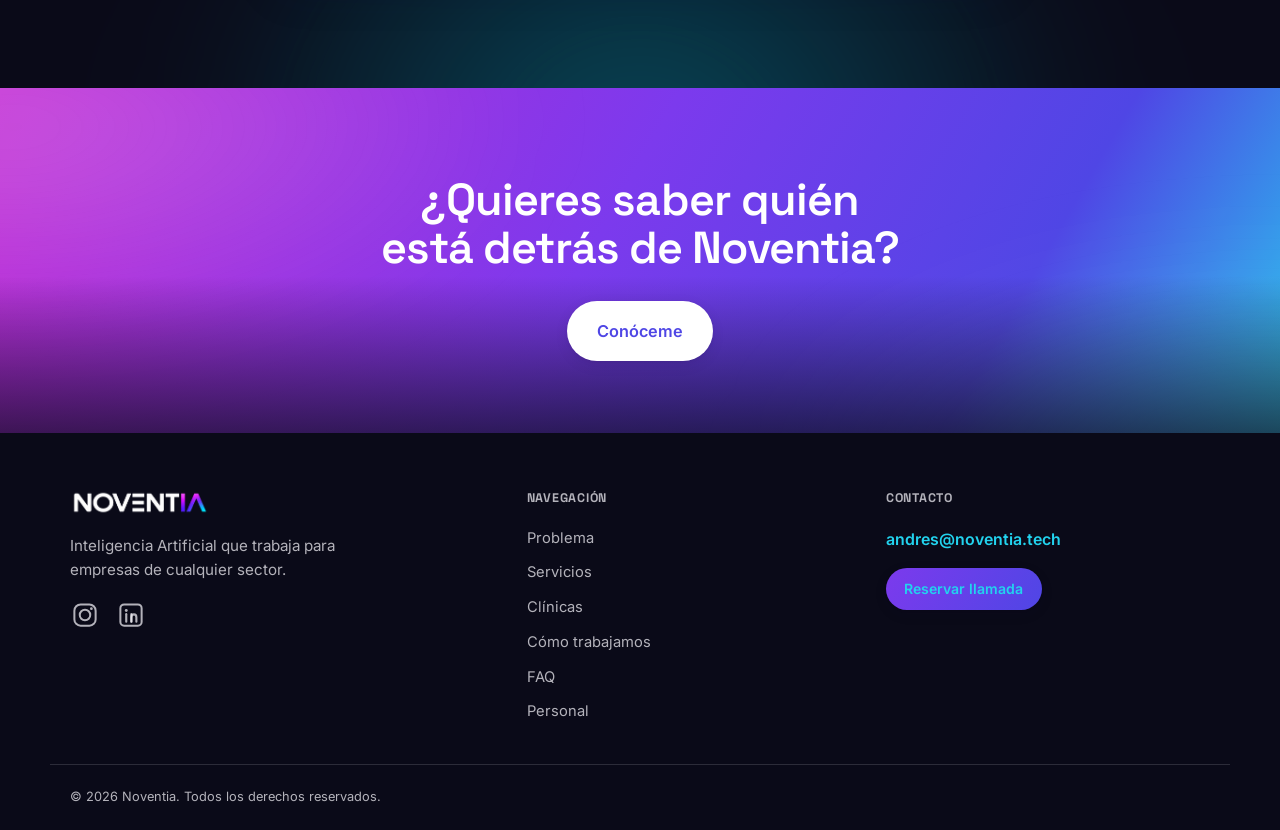
==== commit a9db88d1: "Add files via upload" ====
--- a/noventia-web/index.html
+++ b/noventia-web/index.html
@@ -40,6 +40,7 @@
     <symbol id="icon-close" viewBox="0 0 24 24"><path d="M6 6l12 12M18 6 6 18" fill="none" stroke="currentColor" stroke-width="1.8" stroke-linecap="round"/></symbol>
     <symbol id="icon-menu" viewBox="0 0 24 24"><path d="M4 7h16M4 12h16M4 17h16" fill="none" stroke="currentColor" stroke-width="1.8" stroke-linecap="round"/></symbol>
     <symbol id="icon-instagram" viewBox="0 0 24 24"><rect x="3.5" y="3.5" width="17" height="17" rx="5" fill="none" stroke="currentColor" stroke-width="1.6"/><circle cx="12" cy="12" r="4.2" fill="none" stroke="currentColor" stroke-width="1.6"/><circle cx="17.1" cy="6.9" r="1.1" fill="currentColor" stroke="none"/></symbol>
+    <symbol id="icon-linkedin" viewBox="0 0 24 24"><rect x="3.5" y="3.5" width="17" height="17" rx="3" fill="none" stroke="currentColor" stroke-width="1.6"/><circle cx="8.2" cy="8.4" r="1.15" fill="currentColor" stroke="none"/><path d="M8.2 11.3v6.1" fill="none" stroke="currentColor" stroke-width="1.7" stroke-linecap="round"/><path d="M12.3 17.4v-3.6c0-1.4.9-2.3 2.1-2.3s1.9.9 1.9 2.3v3.6" fill="none" stroke="currentColor" stroke-width="1.7" stroke-linecap="round" stroke-linejoin="round"/><path d="M12.3 17.4v-6.1" fill="none" stroke="currentColor" stroke-width="1.7" stroke-linecap="round"/></symbol>
     <symbol id="icon-building" viewBox="0 0 24 24"><rect x="5" y="3" width="10" height="18" rx="1" fill="none" stroke="currentColor" stroke-width="1.6"/><path d="M15 9.2h4v11.8h-4M8 7h1M8 10h1M8 13h1M11 7h1M11 10h1M11 13h1" stroke="currentColor" stroke-width="1.6" stroke-linecap="round"/></symbol>
     <symbol id="icon-star" viewBox="0 0 24 24"><path d="M12 3.4l2.7 5.7 6.2.6-4.6 4.2 1.3 6.1L12 16.9l-5.6 3.1 1.3-6.1-4.6-4.2 6.2-.6L12 3.4z" fill="currentColor" stroke="none"/></symbol>
     <symbol id="icon-bolt" viewBox="0 0 24 24"><path d="M13 2 4 14h6l-1 8 9-12h-6l1-8z" fill="currentColor" stroke="none"/></symbol>
@@ -717,9 +718,14 @@
     <div class="footer-brand">
       <img src="assets/img/logo-wordmark-transparent.png" alt="Noventia" width="120" height="23">
       <p>Inteligencia Artificial que trabaja para empresas de cualquier sector.</p>
-      <a class="footer-social" href="https://instagram.com/noventia.tech" target="_blank" rel="noopener" aria-label="Instagram de Noventia">
-        <svg class="icon"><use href="#icon-instagram"></use></svg>
-      </a>
+      <div class="footer-social-row">
+        <a class="footer-social" href="https://instagram.com/noventia.tech" target="_blank" rel="noopener" aria-label="Instagram de Noventia">
+          <svg class="icon"><use href="#icon-instagram"></use></svg>
+        </a>
+        <a class="footer-social" href="https://www.linkedin.com/company/noventia-tech/" target="_blank" rel="noopener" aria-label="LinkedIn de Noventia">
+          <svg class="icon"><use href="#icon-linkedin"></use></svg>
+        </a>
+      </div>
     </div>
     <div class="footer-col">
       <p class="footer-col-title">Navegación</p>
--- a/noventia-web/styles.css
+++ b/noventia-web/styles.css
@@ -727,8 +727,9 @@
 .footer-contact { display: flex; flex-direction: column; align-items: flex-start; gap: 1rem; }
 .footer-contact a { color: var(--accent-2); font-weight: 600; }
 .footer-cta { color: #fff; }
+.footer-social-row { display: flex; gap: 1rem; margin-top: 1.2rem; }
 .footer-social {
-  display: inline-flex; margin-top: 1.2rem; color: var(--on-dark-soft);
+  display: inline-flex; color: var(--on-dark-soft);
   transition: color .3s, transform .3s var(--ease-soft);
 }
 .footer-social svg { width: 30px; height: 30px; }
@@ -839,6 +840,12 @@
   font-size: .8rem; font-weight: 700; padding: .38rem .85rem; border-radius: var(--radius-full);
   background: var(--bg-2); color: var(--accent);
 }
+.mock-tag-link {
+  display: inline-flex; align-items: center; gap: .35rem;
+  transition: background .3s, color .3s;
+}
+.mock-tag-link:hover { background: var(--accent); color: #fff; }
+.mock-tag-link .icon { width: 14px; height: 14px; }
 .mock-stat-row { display: flex; gap: 1.5rem; }
 .mock-stat { text-align: center; }
 .mock-stat-value { display: block; font-family: var(--display); font-weight: 700; font-size: 1.3rem; color: var(--ink); }
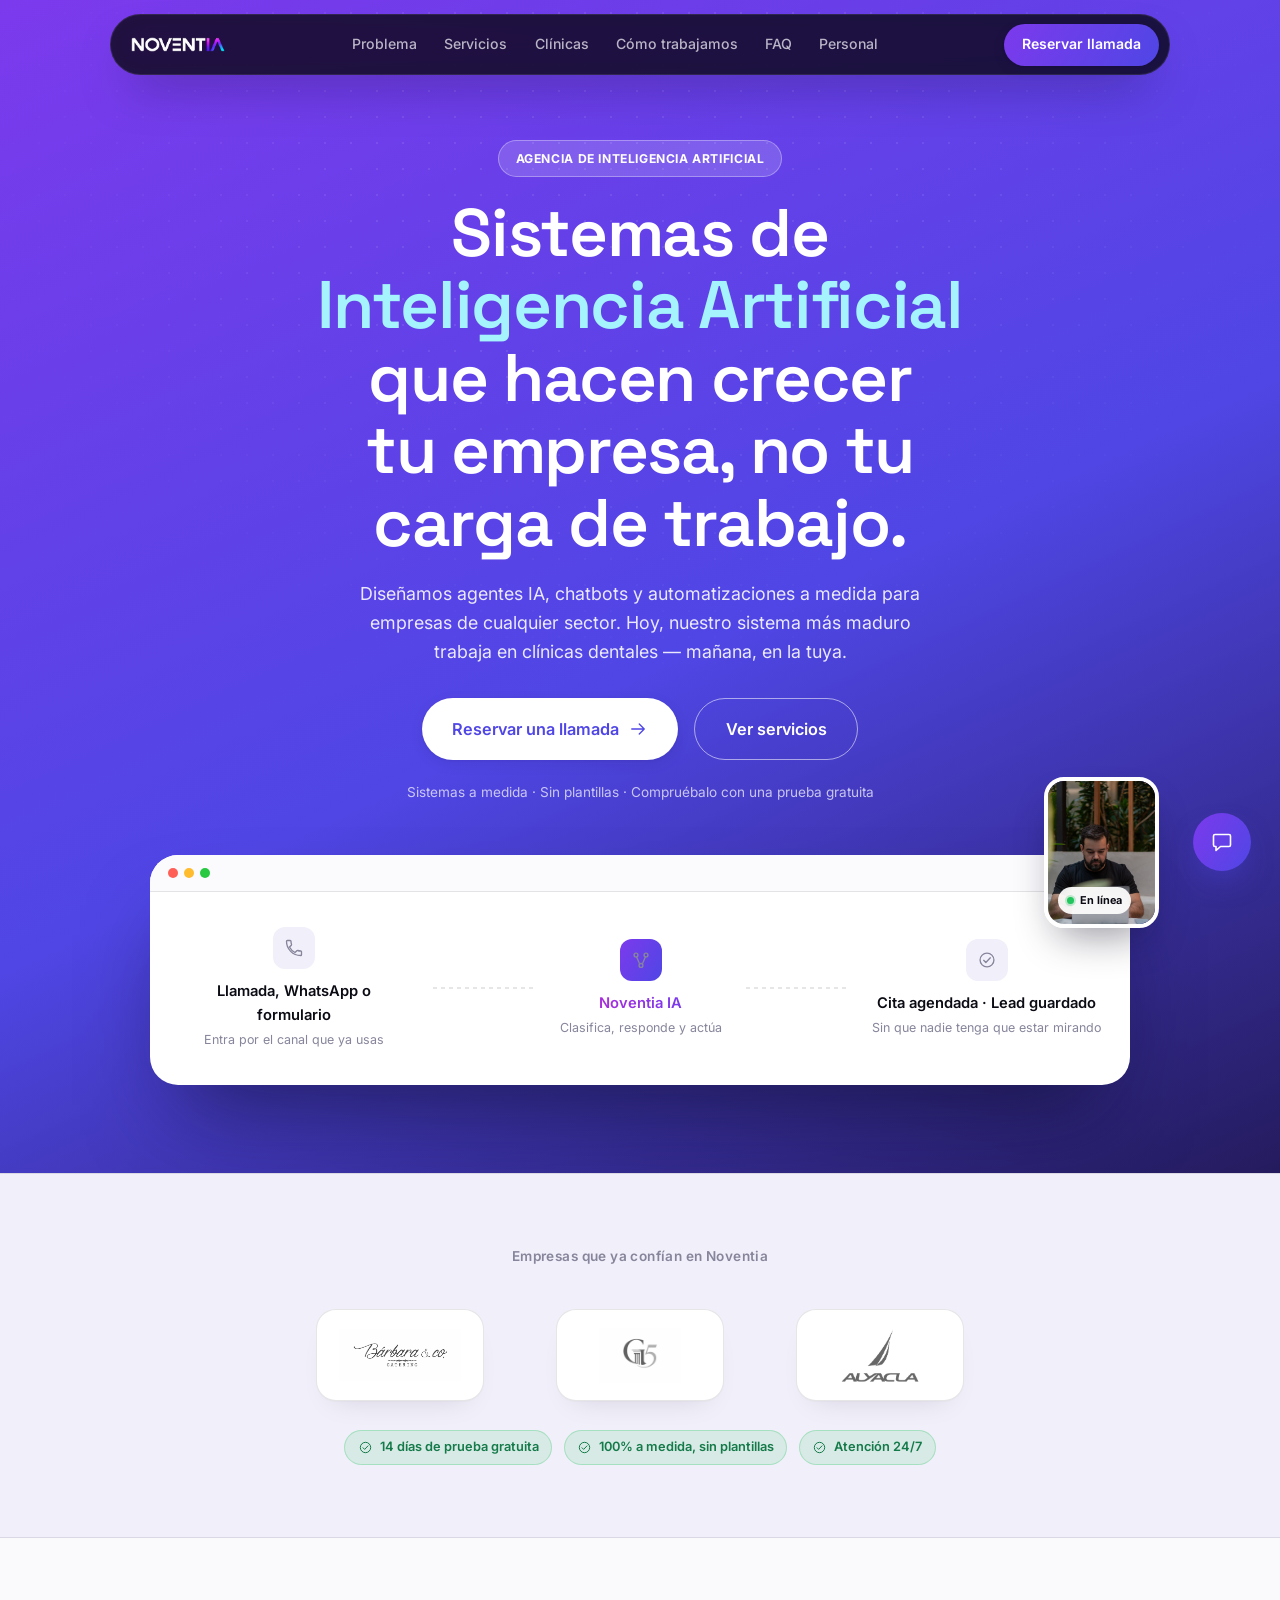
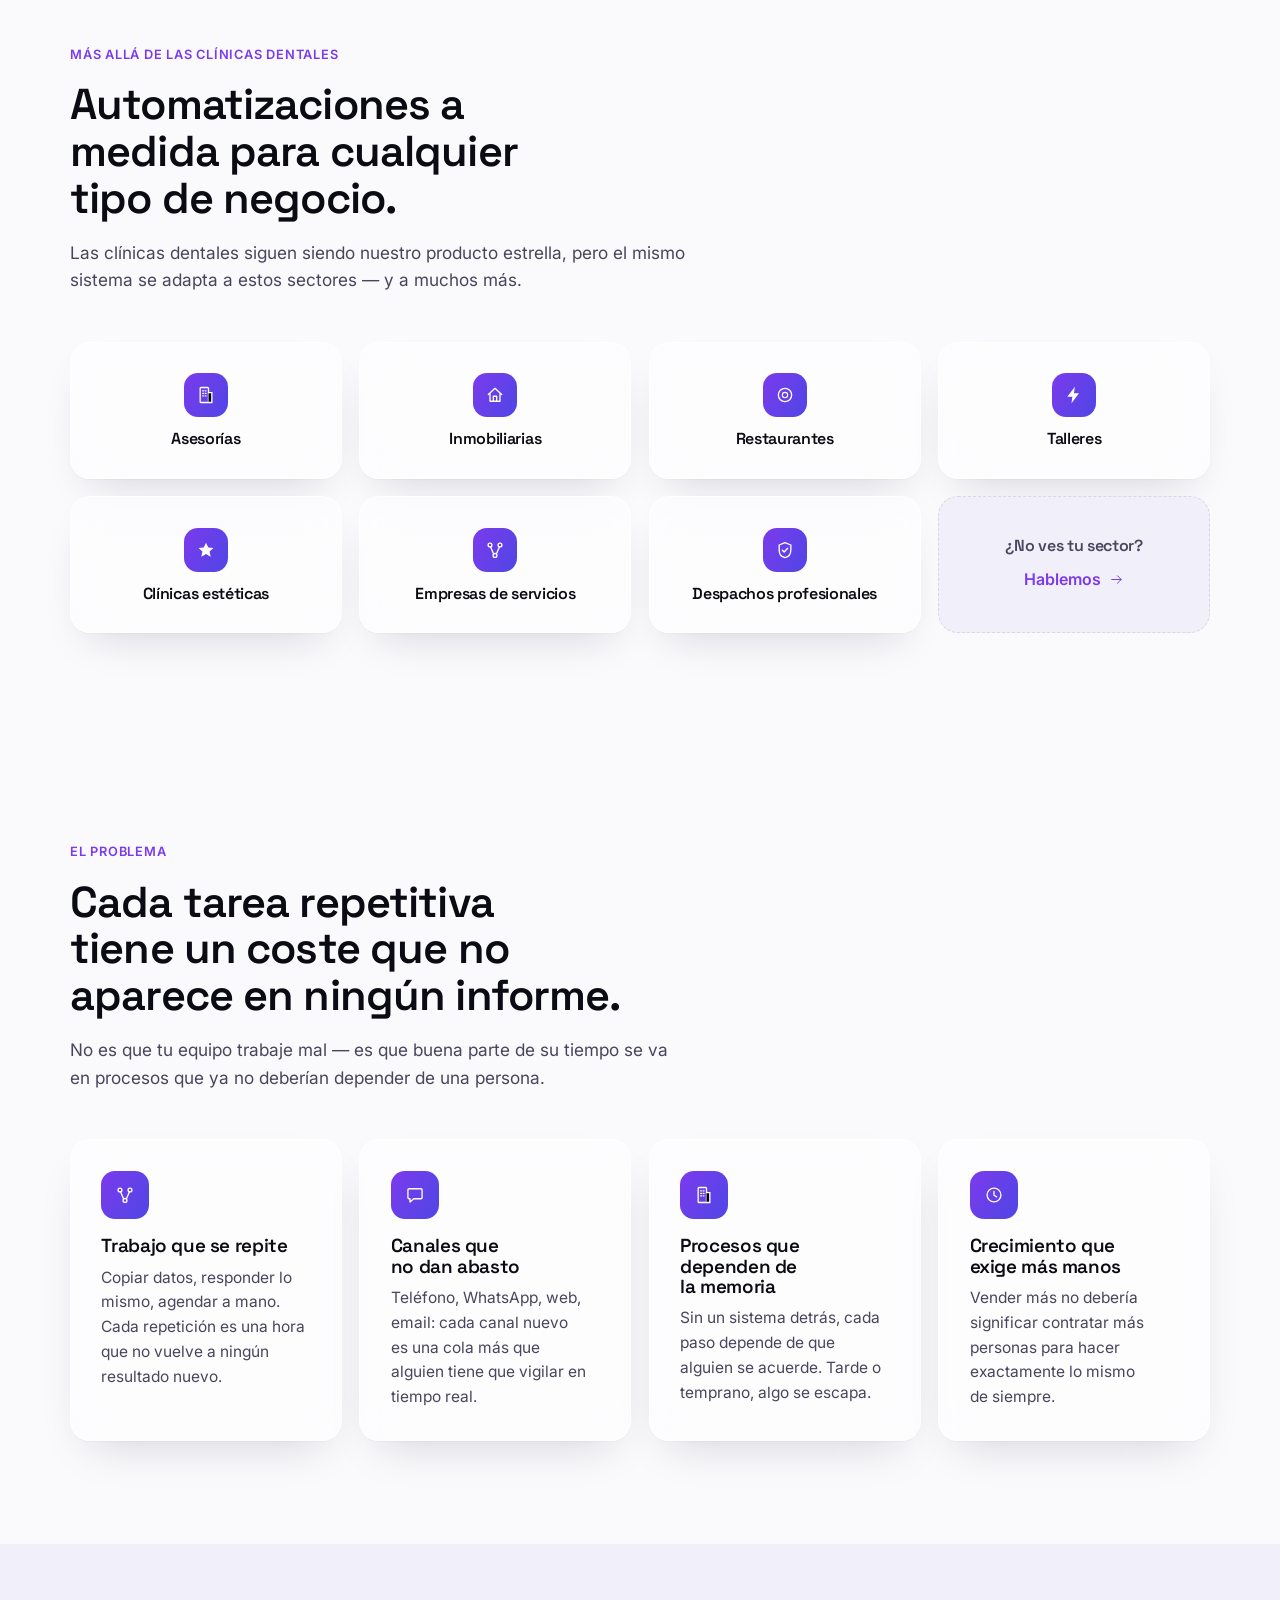
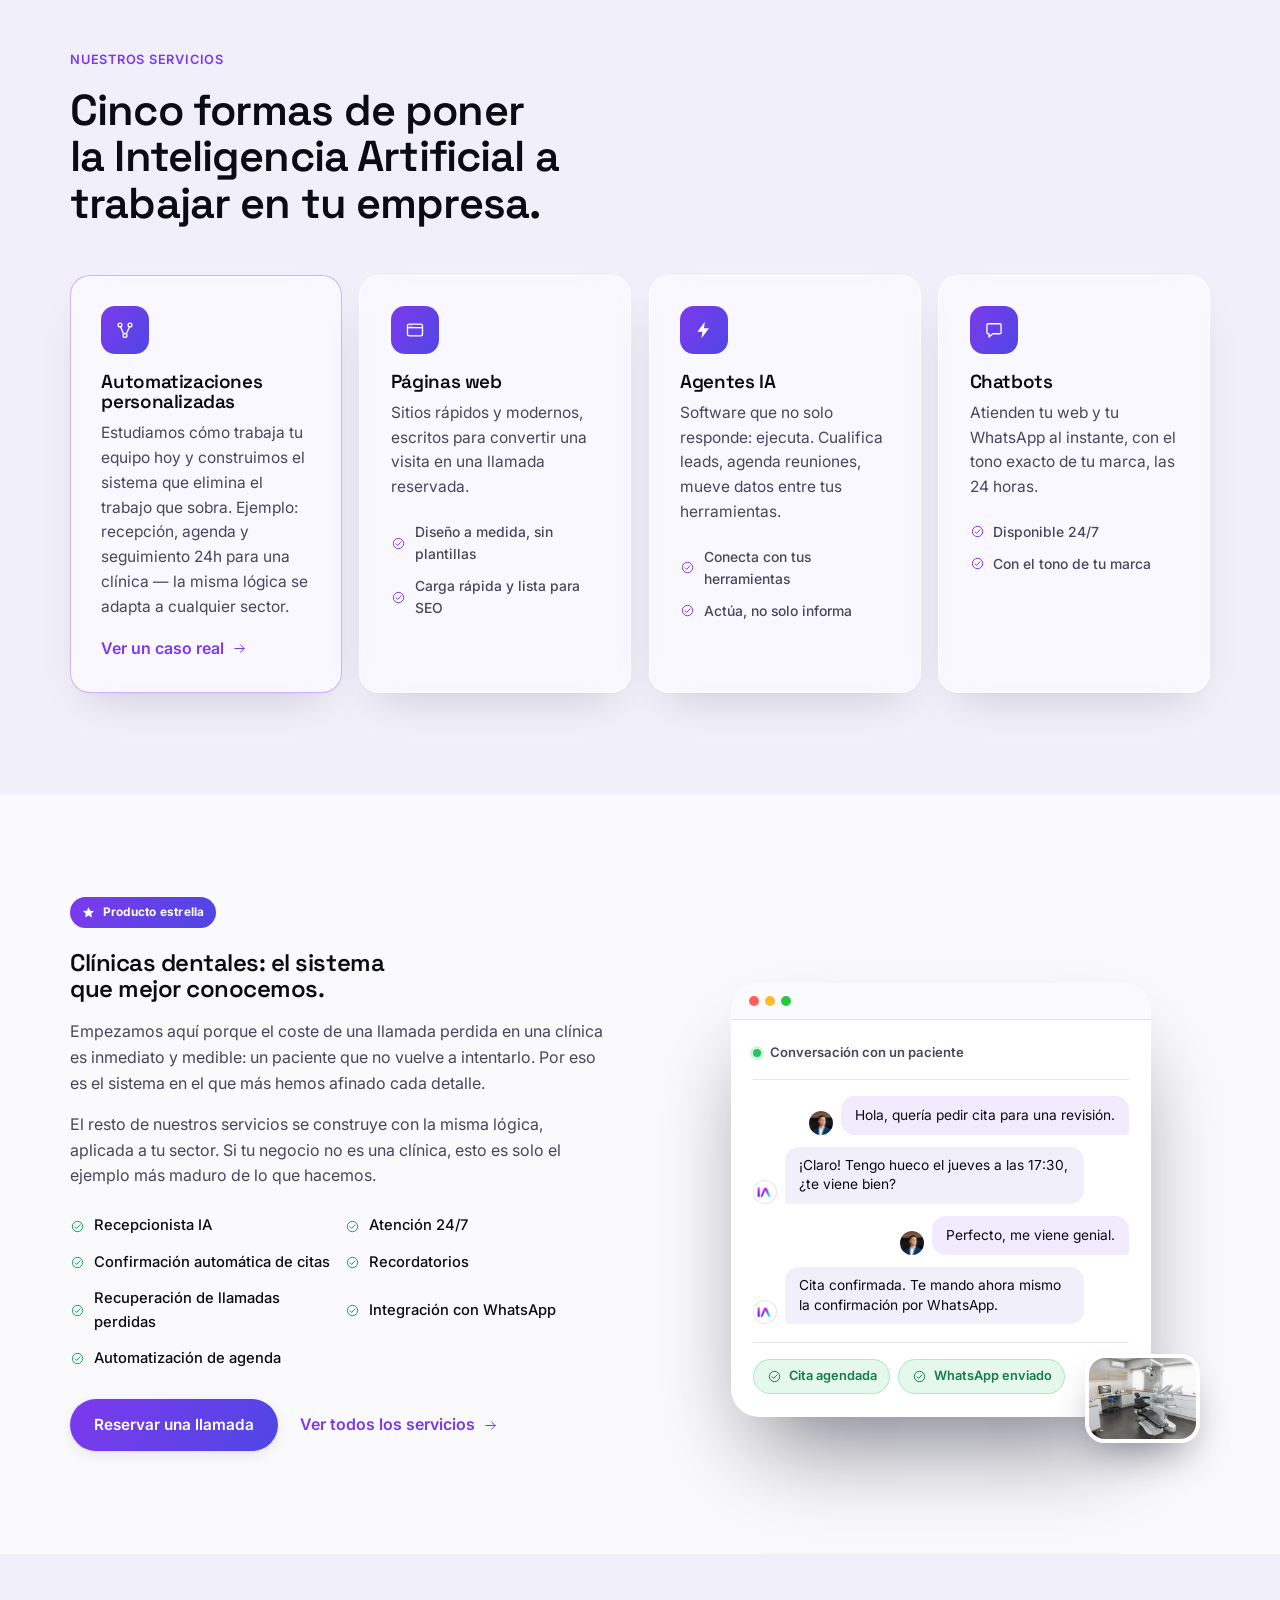
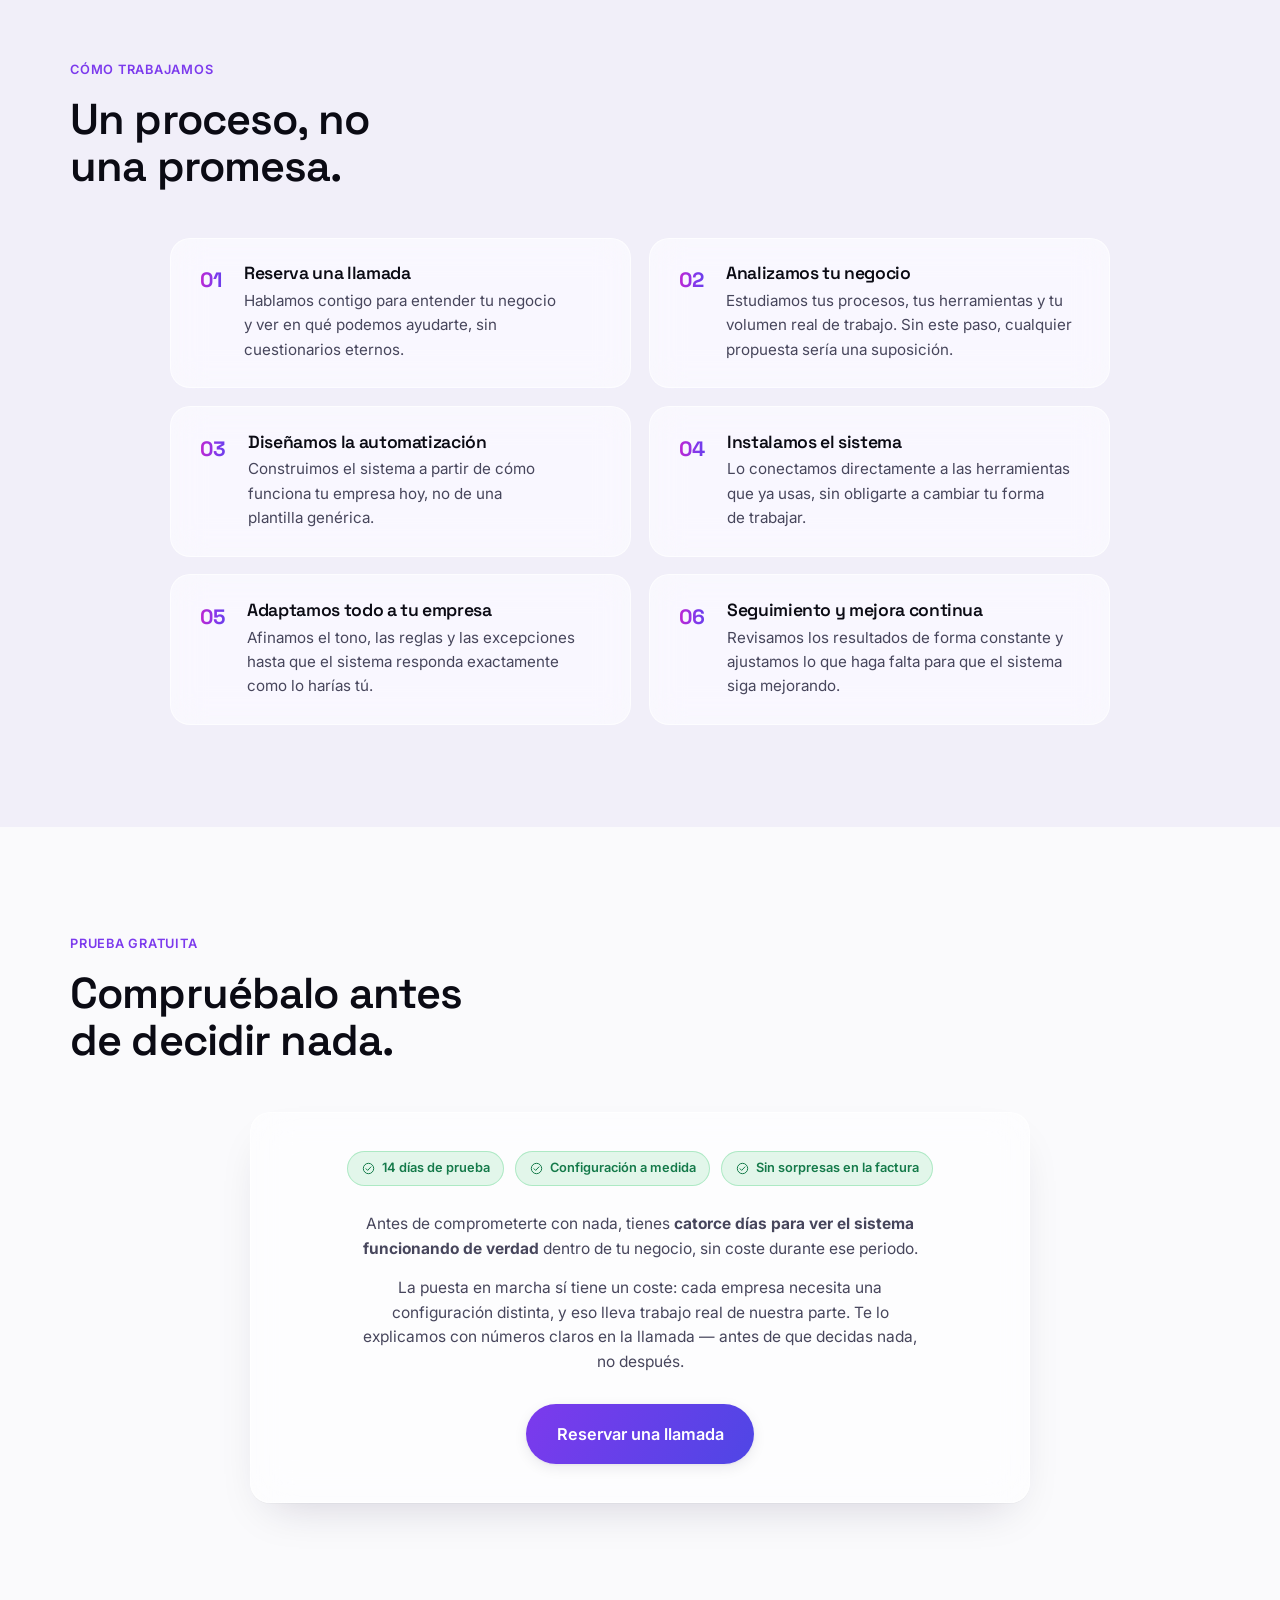
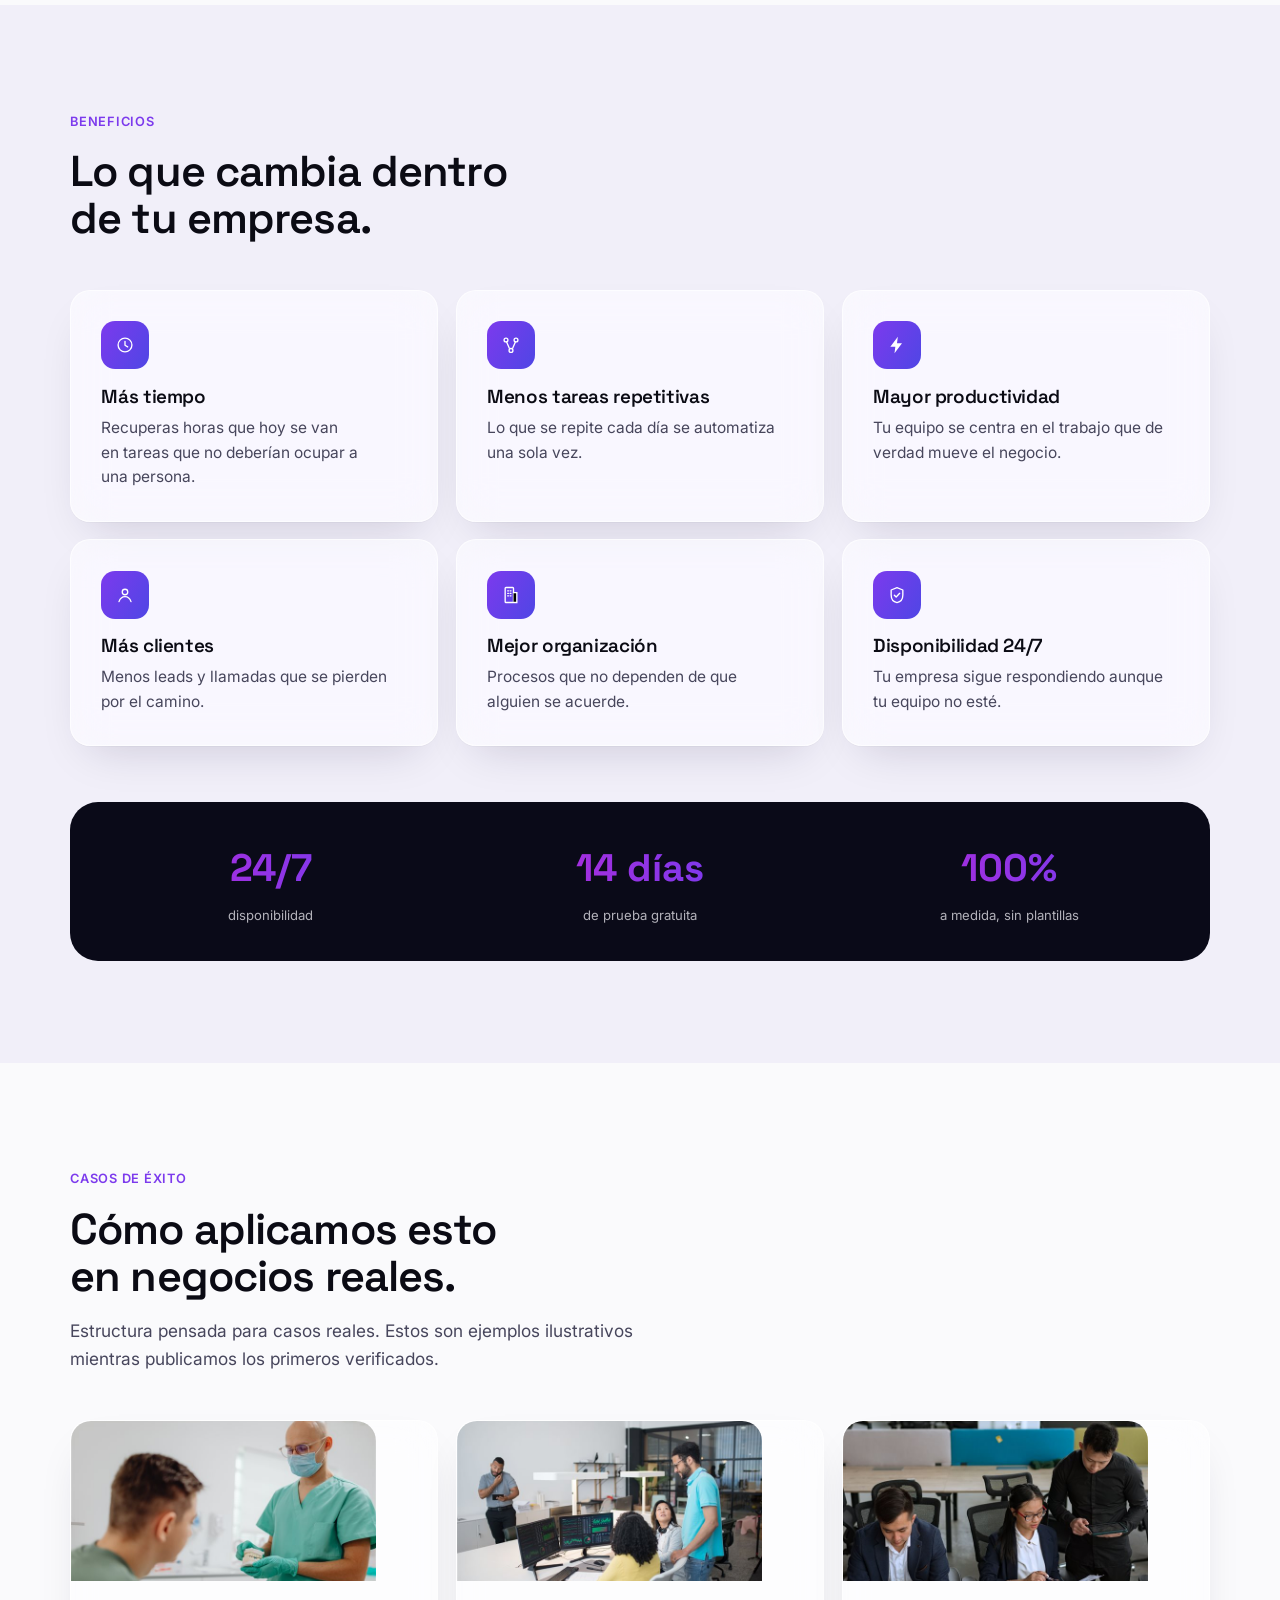
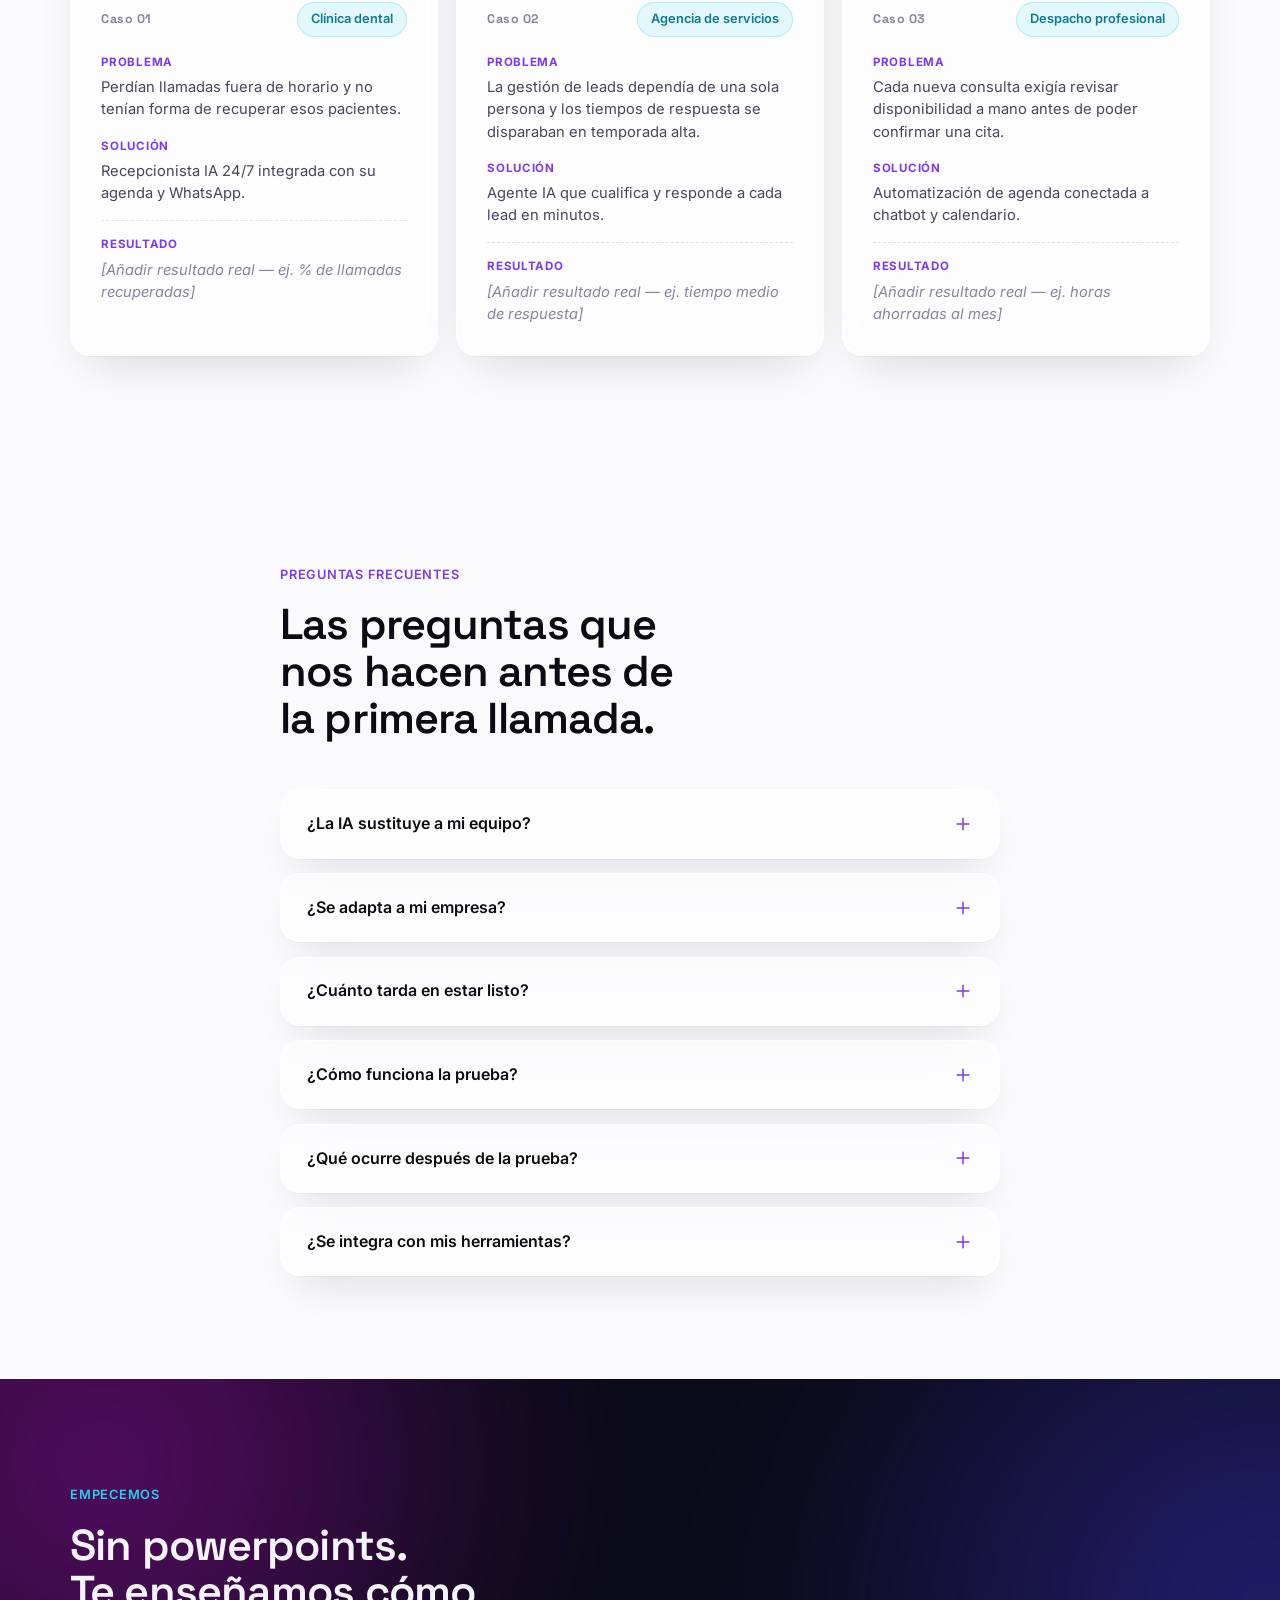
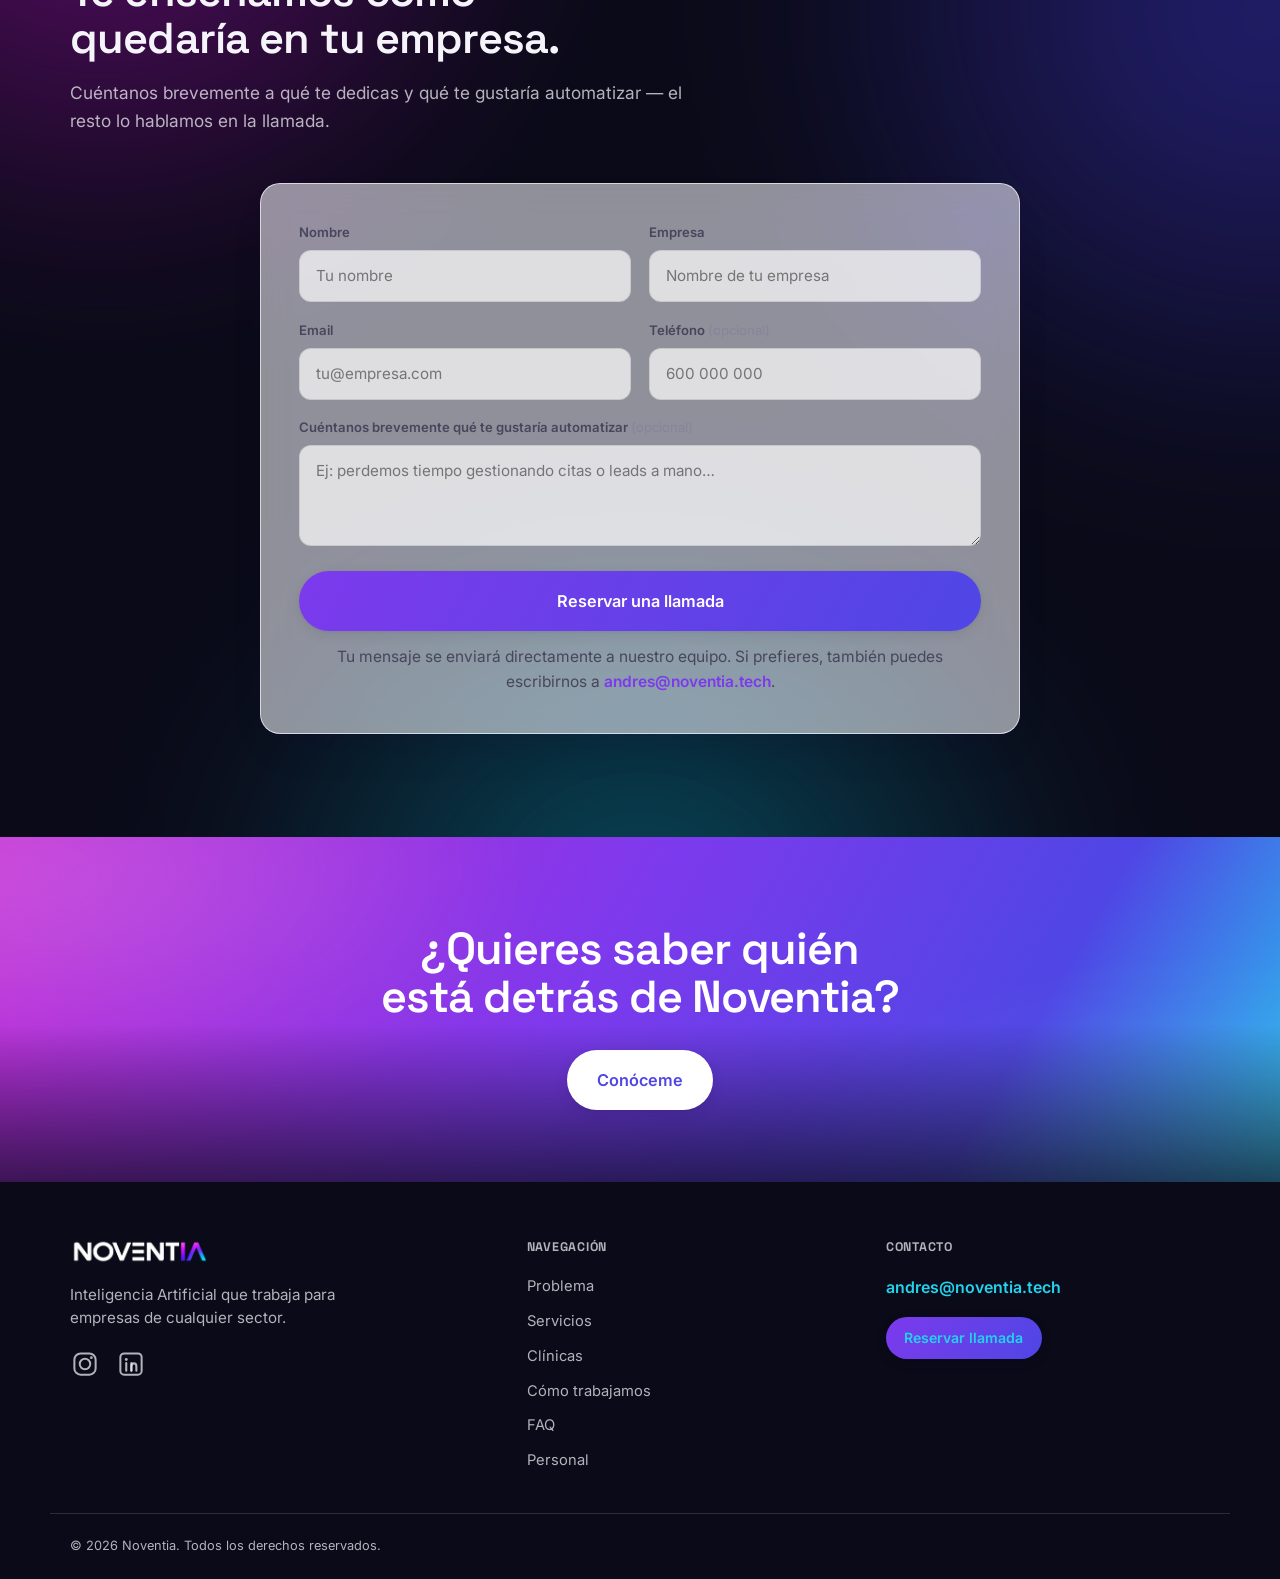
==== commit dcb470c7: "Add files via upload" ====
--- a/noventia-web/index.html
+++ b/noventia-web/index.html
@@ -168,8 +168,7 @@
   <div class="container">
     <p class="logo-strip-title" id="logo-strip-title" data-reveal>Empresas que ya confían en Noventia</p>
     <ul class="logo-strip" data-reveal>
-      <li class="logo-chip"><img src="assets/img/client-anhuja.png" alt="Anhuja" loading="lazy" decoding="async"></li>
-      <li class="logo-chip"><img src="assets/img/client-mg-dental.png" alt="MG Arte Dental" loading="lazy" decoding="async"></li>
+      <li class="logo-chip"><img src="assets/img/client-barbara.png" alt="Bárbara &amp; Co." loading="lazy" decoding="async"></li>
       <li class="logo-chip"><img src="assets/img/client-gest-list-5.png" alt="Gest List 5" loading="lazy" decoding="async"></li>
       <li class="logo-chip"><img src="assets/img/client-alyacla.png" alt="Alyacla" loading="lazy" decoding="async"></li>
     </ul>
@@ -266,33 +265,39 @@
       <p class="eyebrow">Nuestros servicios</p>
       <h2>Cinco formas de poner la Inteligencia Artificial a trabajar en tu empresa.</h2>
     </div>
-    <div class="grid grid-5">
-      <article class="glass-card service-card" data-reveal>
+    <div class="grid grid-4">
+      <article class="glass-card service-card service-card-flagship" data-reveal>
         <span class="service-icon"><svg class="icon"><use href="#icon-flow"></use></svg></span>
         <h3>Automatizaciones personalizadas</h3>
-        <p>Estudiamos cómo trabaja tu equipo hoy y construimos el sistema que elimina el trabajo que sobra.</p>
-      </article>
-      <article class="glass-card service-card service-card-flagship" data-reveal>
-        <span class="badge-star"><svg class="icon icon-sm"><use href="#icon-star"></use></svg>Producto estrella</span>
-        <span class="service-icon"><svg class="icon"><use href="#icon-phone"></use></svg></span>
-        <h3>Automatización para clínicas dentales</h3>
-        <p>El sistema en el que más hemos invertido: recepción, agenda y seguimiento funcionando solos, 24 horas al día.</p>
-        <a class="link-arrow" href="#clinicas">Ver en detalle <svg class="icon icon-sm"><use href="#icon-arrow"></use></svg></a>
+        <p>Estudiamos cómo trabaja tu equipo hoy y construimos el sistema que elimina el trabajo que sobra. Ejemplo: recepción, agenda y seguimiento 24h para una clínica — la misma lógica se adapta a cualquier sector.</p>
+        <a class="link-arrow" href="#clinicas">Ver un caso real <svg class="icon icon-sm"><use href="#icon-arrow"></use></svg></a>
       </article>
       <article class="glass-card service-card" data-reveal>
         <span class="service-icon"><svg class="icon"><use href="#icon-web"></use></svg></span>
         <h3>Páginas web</h3>
         <p>Sitios rápidos y modernos, escritos para convertir una visita en una llamada reservada.</p>
+        <ul class="service-mini-list">
+          <li><svg class="icon icon-sm"><use href="#icon-check"></use></svg>Diseño a medida, sin plantillas</li>
+          <li><svg class="icon icon-sm"><use href="#icon-check"></use></svg>Carga rápida y lista para SEO</li>
+        </ul>
       </article>
       <article class="glass-card service-card" data-reveal>
         <span class="service-icon"><svg class="icon"><use href="#icon-bolt"></use></svg></span>
         <h3>Agentes IA</h3>
         <p>Software que no solo responde: ejecuta. Cualifica leads, agenda reuniones, mueve datos entre tus herramientas.</p>
+        <ul class="service-mini-list">
+          <li><svg class="icon icon-sm"><use href="#icon-check"></use></svg>Conecta con tus herramientas</li>
+          <li><svg class="icon icon-sm"><use href="#icon-check"></use></svg>Actúa, no solo informa</li>
+        </ul>
       </article>
       <article class="glass-card service-card" data-reveal>
         <span class="service-icon"><svg class="icon"><use href="#icon-chat"></use></svg></span>
         <h3>Chatbots</h3>
         <p>Atienden tu web y tu WhatsApp al instante, con el tono exacto de tu marca, las 24 horas.</p>
+        <ul class="service-mini-list">
+          <li><svg class="icon icon-sm"><use href="#icon-check"></use></svg>Disponible 24/7</li>
+          <li><svg class="icon icon-sm"><use href="#icon-check"></use></svg>Con el tono de tu marca</li>
+        </ul>
       </article>
     </div>
   </div>
@@ -518,86 +523,6 @@
   </div>
 </section>
 
-<!-- ============ RESEÑAS ============ -->
-<section class="section section-alt" id="reviews">
-  <div class="container">
-    <div class="section-head reviews-head" data-reveal>
-      <p class="eyebrow">Reseñas</p>
-      <h2>Empresas que ya están automatizando su negocio con IA.</h2>
-      <div class="reviews-rating">
-        <span class="stars" aria-hidden="true">
-          <svg class="icon"><use href="#icon-star"></use></svg><svg class="icon"><use href="#icon-star"></use></svg><svg class="icon"><use href="#icon-star"></use></svg><svg class="icon"><use href="#icon-star"></use></svg><svg class="icon"><use href="#icon-star"></use></svg>
-        </span>
-      </div>
-    </div>
-  </div>
-
-  <div class="reviews-marquee-wrap" data-reviews-wrap>
-    <div class="reviews-marquee-track" data-reviews-track>
-      <article class="glass-card review-card">
-        <span class="stars" aria-hidden="true">
-          <svg class="icon icon-sm"><use href="#icon-star"></use></svg><svg class="icon icon-sm"><use href="#icon-star"></use></svg><svg class="icon icon-sm"><use href="#icon-star"></use></svg><svg class="icon icon-sm"><use href="#icon-star"></use></svg><svg class="icon icon-sm"><use href="#icon-star"></use></svg>
-        </span>
-        <blockquote>“Dejamos de perder pacientes por no coger el teléfono a tiempo. Ahora la clínica responde sola, incluso los domingos.”</blockquote>
-        <footer>
-          <img class="testimonial-avatar" src="assets/img/review-marta.jpg" alt="" loading="lazy">
-          <div><strong>Marta Colomé</strong><span>Directora, Clínica Dental Vidal</span></div>
-        </footer>
-      </article>
-      <article class="glass-card review-card">
-        <span class="stars" aria-hidden="true">
-          <svg class="icon icon-sm"><use href="#icon-star"></use></svg><svg class="icon icon-sm"><use href="#icon-star"></use></svg><svg class="icon icon-sm"><use href="#icon-star"></use></svg><svg class="icon icon-sm"><use href="#icon-star"></use></svg><svg class="icon icon-sm"><use href="#icon-star"></use></svg>
-        </span>
-        <blockquote>“Automatizamos la gestión de leads en menos de dos semanas. Fue la primera vez que una agencia cumplió el plazo que prometió.”</blockquote>
-        <footer>
-          <img class="testimonial-avatar" src="assets/img/review-inigo.jpg" alt="" loading="lazy">
-          <div><strong>Iñigo Larrea</strong><span>Fundador, Estudio Larrea</span></div>
-        </footer>
-      </article>
-      <article class="glass-card review-card">
-        <span class="stars" aria-hidden="true">
-          <svg class="icon icon-sm"><use href="#icon-star"></use></svg><svg class="icon icon-sm"><use href="#icon-star"></use></svg><svg class="icon icon-sm"><use href="#icon-star"></use></svg><svg class="icon icon-sm"><use href="#icon-star"></use></svg><svg class="icon icon-sm"><use href="#icon-star"></use></svg>
-        </span>
-        <blockquote>“Dejamos de depender de una sola persona para que nada se escapara. El sistema, simplemente, no se olvida.”</blockquote>
-        <footer>
-          <img class="testimonial-avatar" src="assets/img/review-clara.jpg" alt="" loading="lazy">
-          <div><strong>Clara Bassols</strong><span>Socia, Bassols &amp; Asociados</span></div>
-        </footer>
-      </article>
-      <article class="glass-card review-card">
-        <span class="stars" aria-hidden="true">
-          <svg class="icon icon-sm"><use href="#icon-star"></use></svg><svg class="icon icon-sm"><use href="#icon-star"></use></svg><svg class="icon icon-sm"><use href="#icon-star"></use></svg><svg class="icon icon-sm"><use href="#icon-star"></use></svg><svg class="icon icon-sm"><use href="#icon-star"></use></svg>
-        </span>
-        <blockquote>“No esperaba que sonara tan natural. Los pacientes no notan que hablan con un sistema.”</blockquote>
-        <footer>
-          <img class="testimonial-avatar" src="assets/img/review-david.jpg" alt="" loading="lazy">
-          <div><strong>David Roig</strong><span>Gerente, Clínica Estética Roig</span></div>
-        </footer>
-      </article>
-      <article class="glass-card review-card">
-        <span class="stars" aria-hidden="true">
-          <svg class="icon icon-sm"><use href="#icon-star"></use></svg><svg class="icon icon-sm"><use href="#icon-star"></use></svg><svg class="icon icon-sm"><use href="#icon-star"></use></svg><svg class="icon icon-sm"><use href="#icon-star"></use></svg><svg class="icon icon-sm"><use href="#icon-star"></use></svg>
-        </span>
-        <blockquote>“Antes cada presupuesto tardaba días en salir. Ahora el sistema lo prepara mientras seguimos con la obra.”</blockquote>
-        <footer>
-          <img class="testimonial-avatar" src="assets/img/review-jorge.jpg" alt="" loading="lazy">
-          <div><strong>Jorge Peral</strong><span>Gerente, Talleres Peral</span></div>
-        </footer>
-      </article>
-      <article class="glass-card review-card">
-        <span class="stars" aria-hidden="true">
-          <svg class="icon icon-sm"><use href="#icon-star"></use></svg><svg class="icon icon-sm"><use href="#icon-star"></use></svg><svg class="icon icon-sm"><use href="#icon-star"></use></svg><svg class="icon icon-sm"><use href="#icon-star"></use></svg><svg class="icon icon-sm"><use href="#icon-star"></use></svg>
-        </span>
-        <blockquote>“Las visitas se agendan solas, incluso fuera de horario comercial. Ya no perdemos ni una consulta.”</blockquote>
-        <footer>
-          <img class="testimonial-avatar" src="assets/img/review-sara.jpg" alt="" loading="lazy">
-          <div><strong>Sara Noguera</strong><span>Agente, Inmobiliaria Noguera</span></div>
-        </footer>
-      </article>
-    </div>
-  </div>
-</section>
-
 <!-- ============ FAQ ============ -->
 <section class="section" id="faq">
   <div class="container container-narrow">
@@ -751,6 +676,30 @@
   </div>
 </footer>
 
+<!-- ============ CHAT WIDGET ============ -->
+<div class="chat-widget" data-chat-widget>
+  <button class="chat-toggle" data-chat-toggle aria-label="Abrir chat">
+    <svg class="icon"><use href="#icon-chat"></use></svg>
+  </button>
+  <div class="chat-panel" data-chat-panel aria-hidden="true">
+    <div class="chat-panel-head">
+      <span>Asistente Noventia</span>
+      <button class="chat-close" data-chat-close aria-label="Cerrar chat">
+        <svg class="icon icon-sm"><use href="#icon-close"></use></svg>
+      </button>
+    </div>
+    <div class="chat-messages" data-chat-messages>
+      <div class="chat-msg chat-msg-bot">¡Hola! Soy el asistente de Noventia. ¿En qué puedo ayudarte?</div>
+    </div>
+    <form class="chat-form" data-chat-form>
+      <input type="text" data-chat-input placeholder="Escribe tu mensaje…" autocomplete="off" required>
+      <button type="submit" aria-label="Enviar">
+        <svg class="icon icon-sm"><use href="#icon-arrow"></use></svg>
+      </button>
+    </form>
+  </div>
+</div>
+
 <script defer src="lib/gsap.min.js"></script>
 <script defer src="lib/ScrollTrigger.min.js"></script>
 <script defer src="lib/manifest.js"></script>
--- a/noventia-web/styles.css
+++ b/noventia-web/styles.css
@@ -252,6 +252,9 @@
 }
 .service-card-flagship { border: 1px solid rgba(124,58,237,0.35); }
 .service-card-flagship .link-arrow { margin-top: 1rem; }
+.service-mini-list { margin-top: 1.3rem; display: flex; flex-direction: column; gap: .6rem; }
+.service-mini-list li { display: flex; align-items: center; gap: .55rem; font-size: .87rem; font-weight: 500; color: var(--ink-soft); }
+.service-mini-list .icon { color: var(--accent); flex-shrink: 0; }
 
 .check-list { display: grid; grid-template-columns: minmax(0, 1fr); gap: .8rem; margin-top: 1.6rem; }
 @media (min-width: 540px) { .check-list { grid-template-columns: repeat(2, minmax(0, 1fr)); } }
@@ -1040,6 +1043,71 @@
 [data-reveal].is-revealed { opacity: 1; transform: none; }
 
 /* =============================================================
+   17b. Chat widget
+   ============================================================= */
+.chat-widget { position: fixed; right: clamp(1rem, 3vw, 1.8rem); bottom: clamp(1rem, 3vw, 1.8rem); z-index: 60; }
+.chat-toggle {
+  width: 58px; height: 58px; border-radius: 50%; border: none; cursor: pointer;
+  background: var(--gradient-cta); color: #fff;
+  display: grid; place-items: center;
+  box-shadow: 0 14px 30px -10px rgba(79,70,229,0.55);
+  transition: transform .3s var(--ease-soft), box-shadow .3s var(--ease-soft);
+}
+.chat-toggle:hover { transform: translateY(-2px) scale(1.04); box-shadow: 0 18px 36px -8px rgba(79,70,229,0.6); }
+.chat-toggle .icon { width: 24px; height: 24px; }
+
+.chat-panel {
+  position: absolute; right: 0; bottom: calc(100% + 1rem);
+  width: min(340px, calc(100vw - 2rem));
+  background: var(--paper); border-radius: var(--radius-lg);
+  border: 1px solid var(--line);
+  box-shadow: 0 30px 60px -20px rgba(10,10,30,0.35);
+  display: flex; flex-direction: column; overflow: hidden;
+  opacity: 0; visibility: hidden; transform: translateY(12px) scale(.97);
+  transform-origin: bottom right;
+  transition: opacity .25s var(--ease-soft), transform .25s var(--ease-soft), visibility .25s;
+}
+.chat-panel.is-open { opacity: 1; visibility: visible; transform: translateY(0) scale(1); }
+
+.chat-panel-head {
+  display: flex; align-items: center; justify-content: space-between;
+  padding: .9rem 1.1rem; background: var(--navy); color: #fff;
+  font-family: var(--display); font-weight: 600; font-size: .92rem;
+}
+.chat-close { background: none; border: none; color: rgba(255,255,255,0.75); cursor: pointer; display: grid; place-items: center; padding: .2rem; }
+.chat-close:hover { color: #fff; }
+
+.chat-messages {
+  flex: 1; max-height: 360px; min-height: 200px; overflow-y: auto;
+  padding: 1rem 1rem .6rem; display: flex; flex-direction: column; gap: .6rem;
+  background: var(--bg);
+}
+.chat-msg {
+  max-width: 84%; padding: .6rem .85rem; border-radius: var(--radius); font-size: .87rem; line-height: 1.45;
+}
+.chat-msg-bot { align-self: flex-start; background: #fff; border: 1px solid var(--line); color: var(--ink); border-bottom-left-radius: 4px; }
+.chat-msg-user { align-self: flex-end; background: var(--gradient-cta); color: #fff; border-bottom-right-radius: 4px; }
+.chat-msg.is-typing { color: var(--ink-mute); font-style: italic; }
+
+.chat-form {
+  display: flex; gap: .5rem; padding: .8rem; border-top: 1px solid var(--line); background: var(--paper);
+}
+.chat-form input {
+  flex: 1; min-width: 0; border: 1px solid var(--line); border-radius: var(--radius-full);
+  padding: .6rem 1rem; font-size: .87rem; font-family: var(--sans); color: var(--ink);
+}
+.chat-form input:focus { outline: none; border-color: var(--accent); }
+.chat-form button {
+  width: 38px; height: 38px; flex-shrink: 0; border-radius: 50%; border: none; cursor: pointer;
+  background: var(--gradient-cta); color: #fff; display: grid; place-items: center;
+}
+.chat-form button .icon { width: 16px; height: 16px; }
+
+@media (max-width: 480px) {
+  .chat-panel { position: fixed; right: 1rem; left: 1rem; bottom: calc(1rem + 70px); width: auto; }
+}
+
+/* =============================================================
    18. Responsive tweaks
    ============================================================= */
 @media (max-width: 539px) {
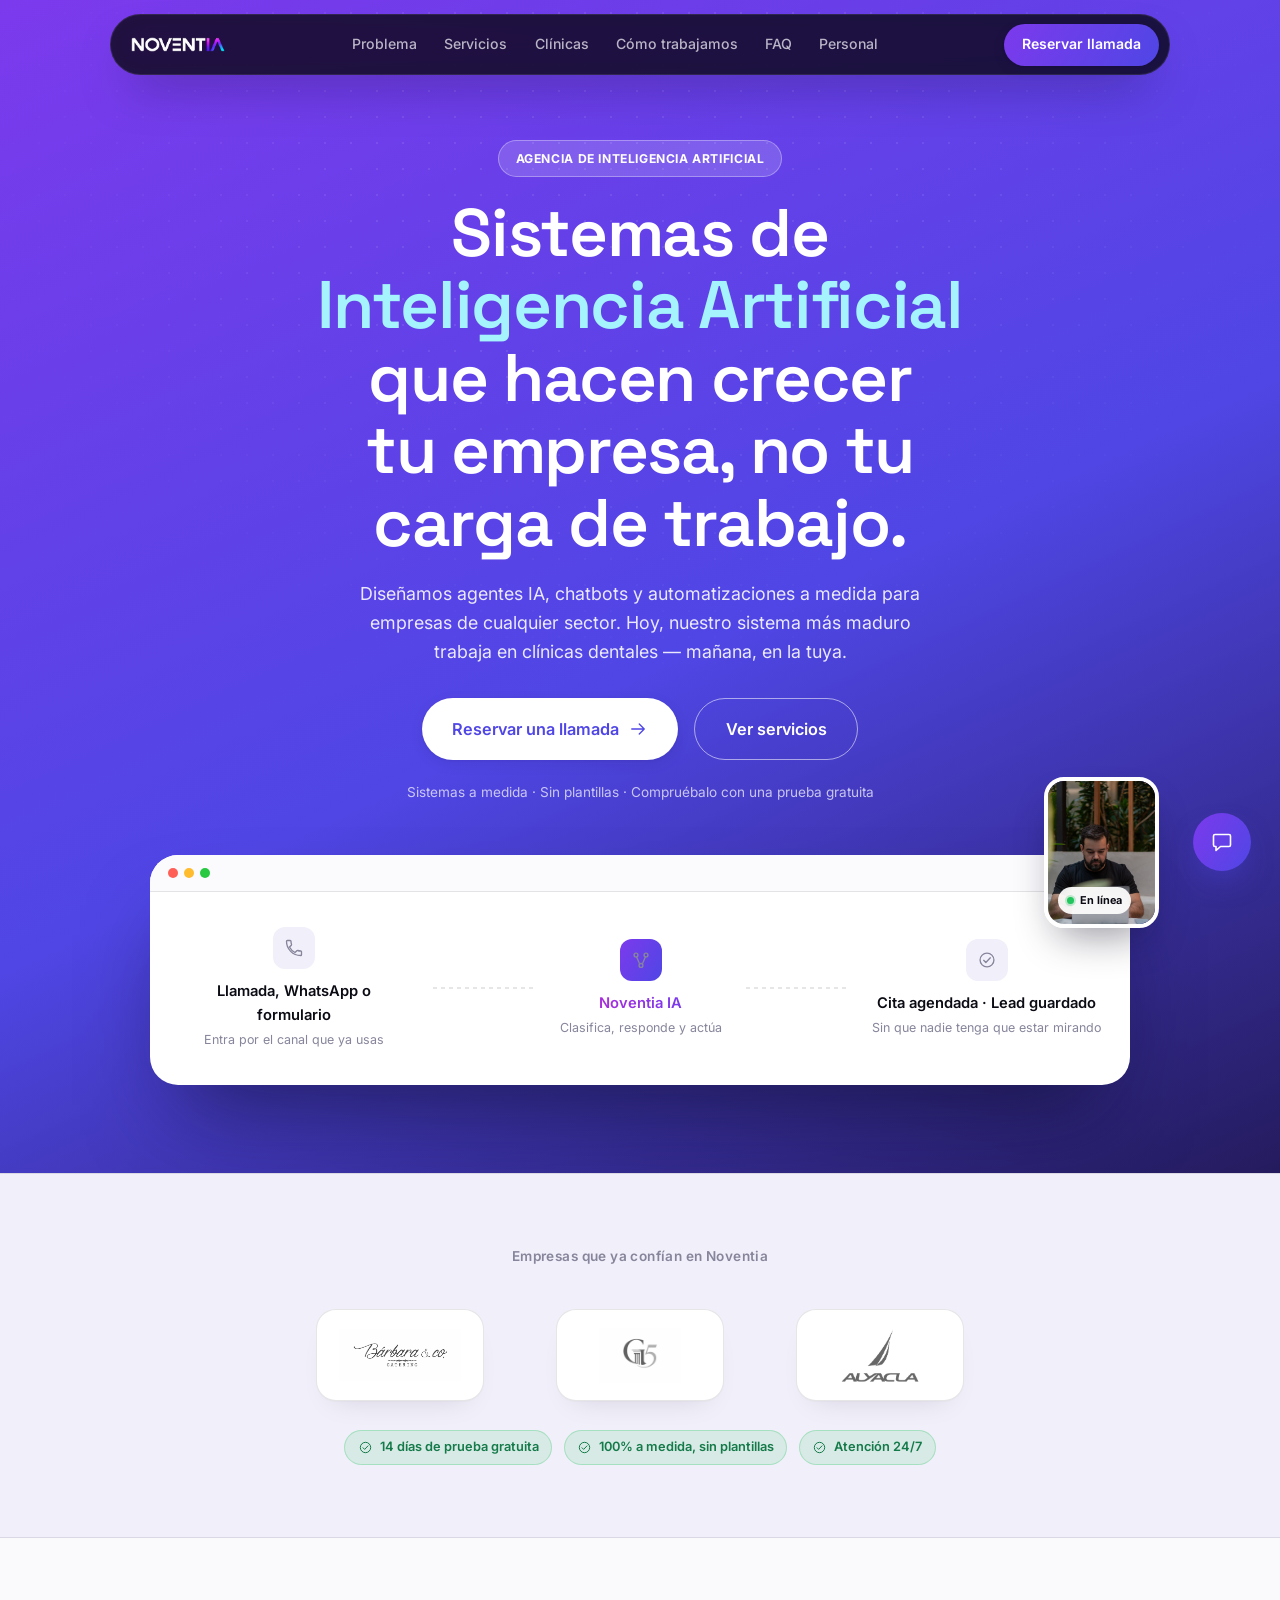
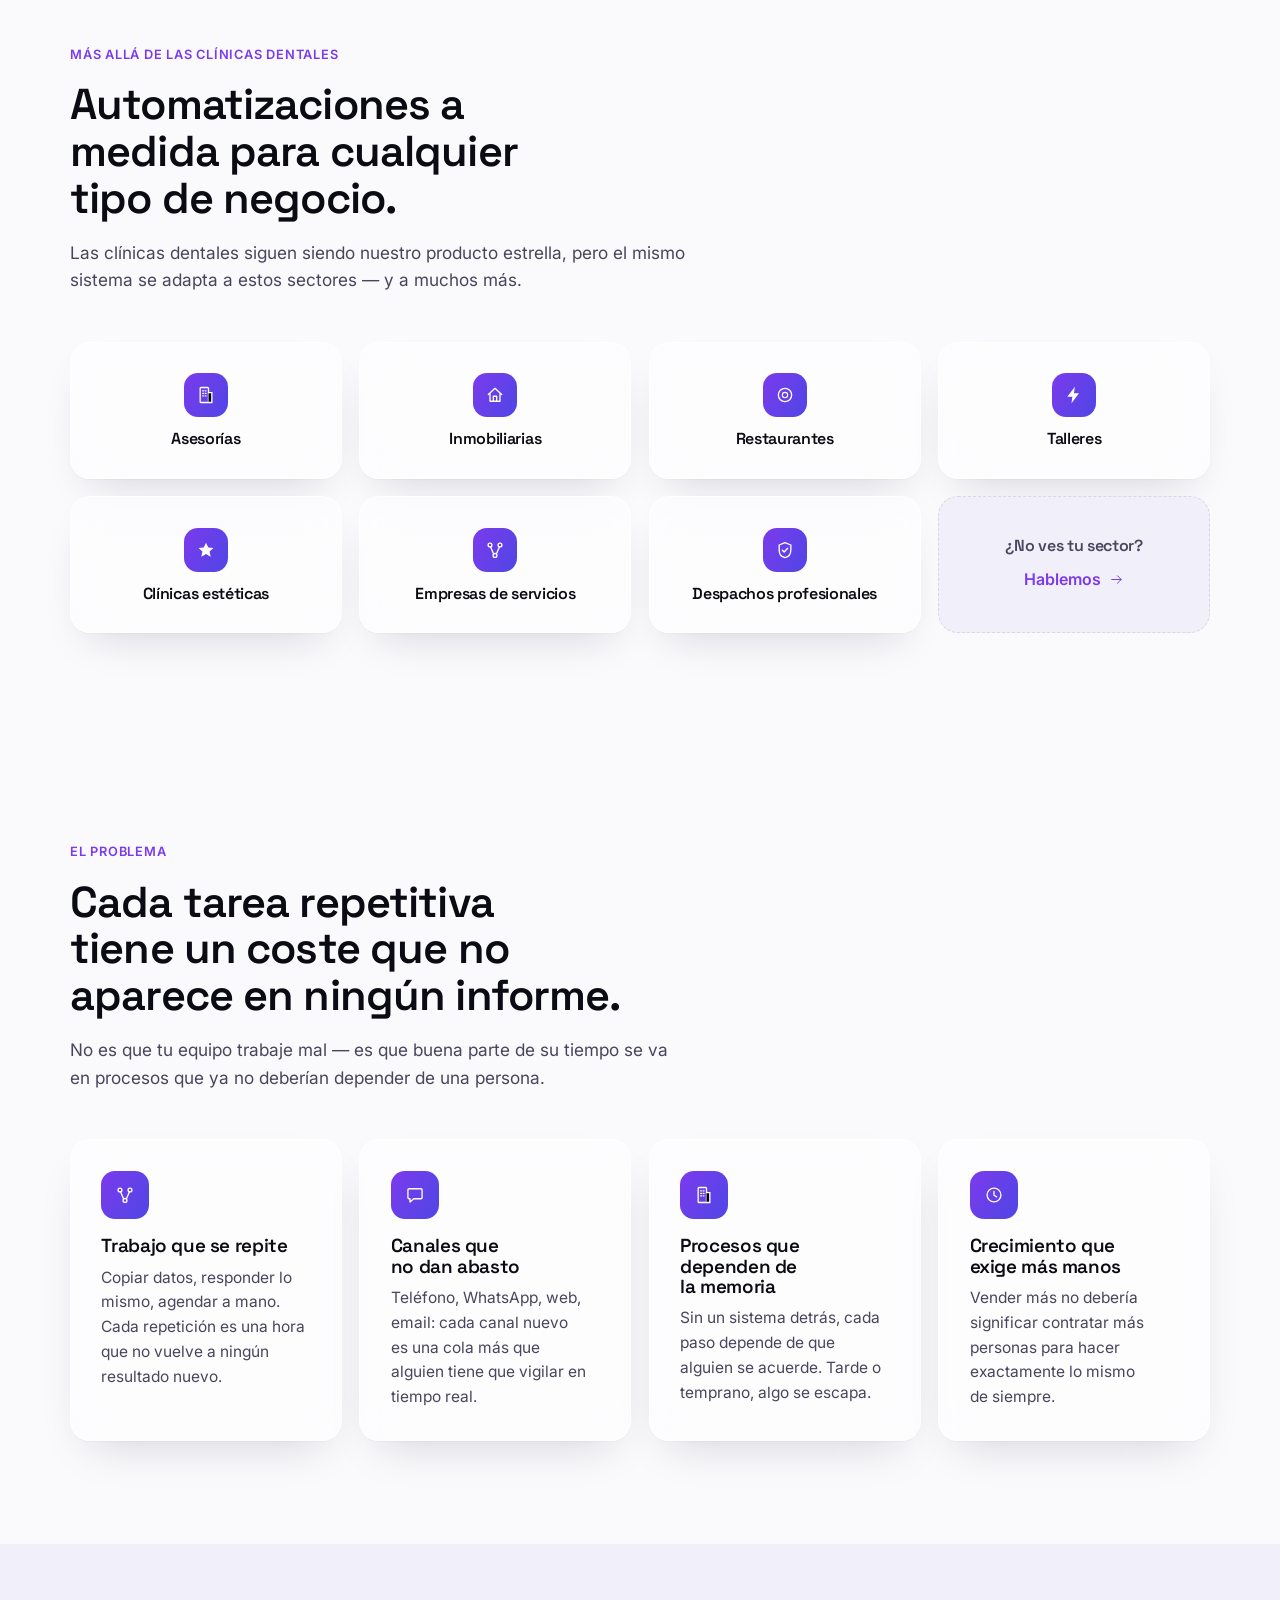
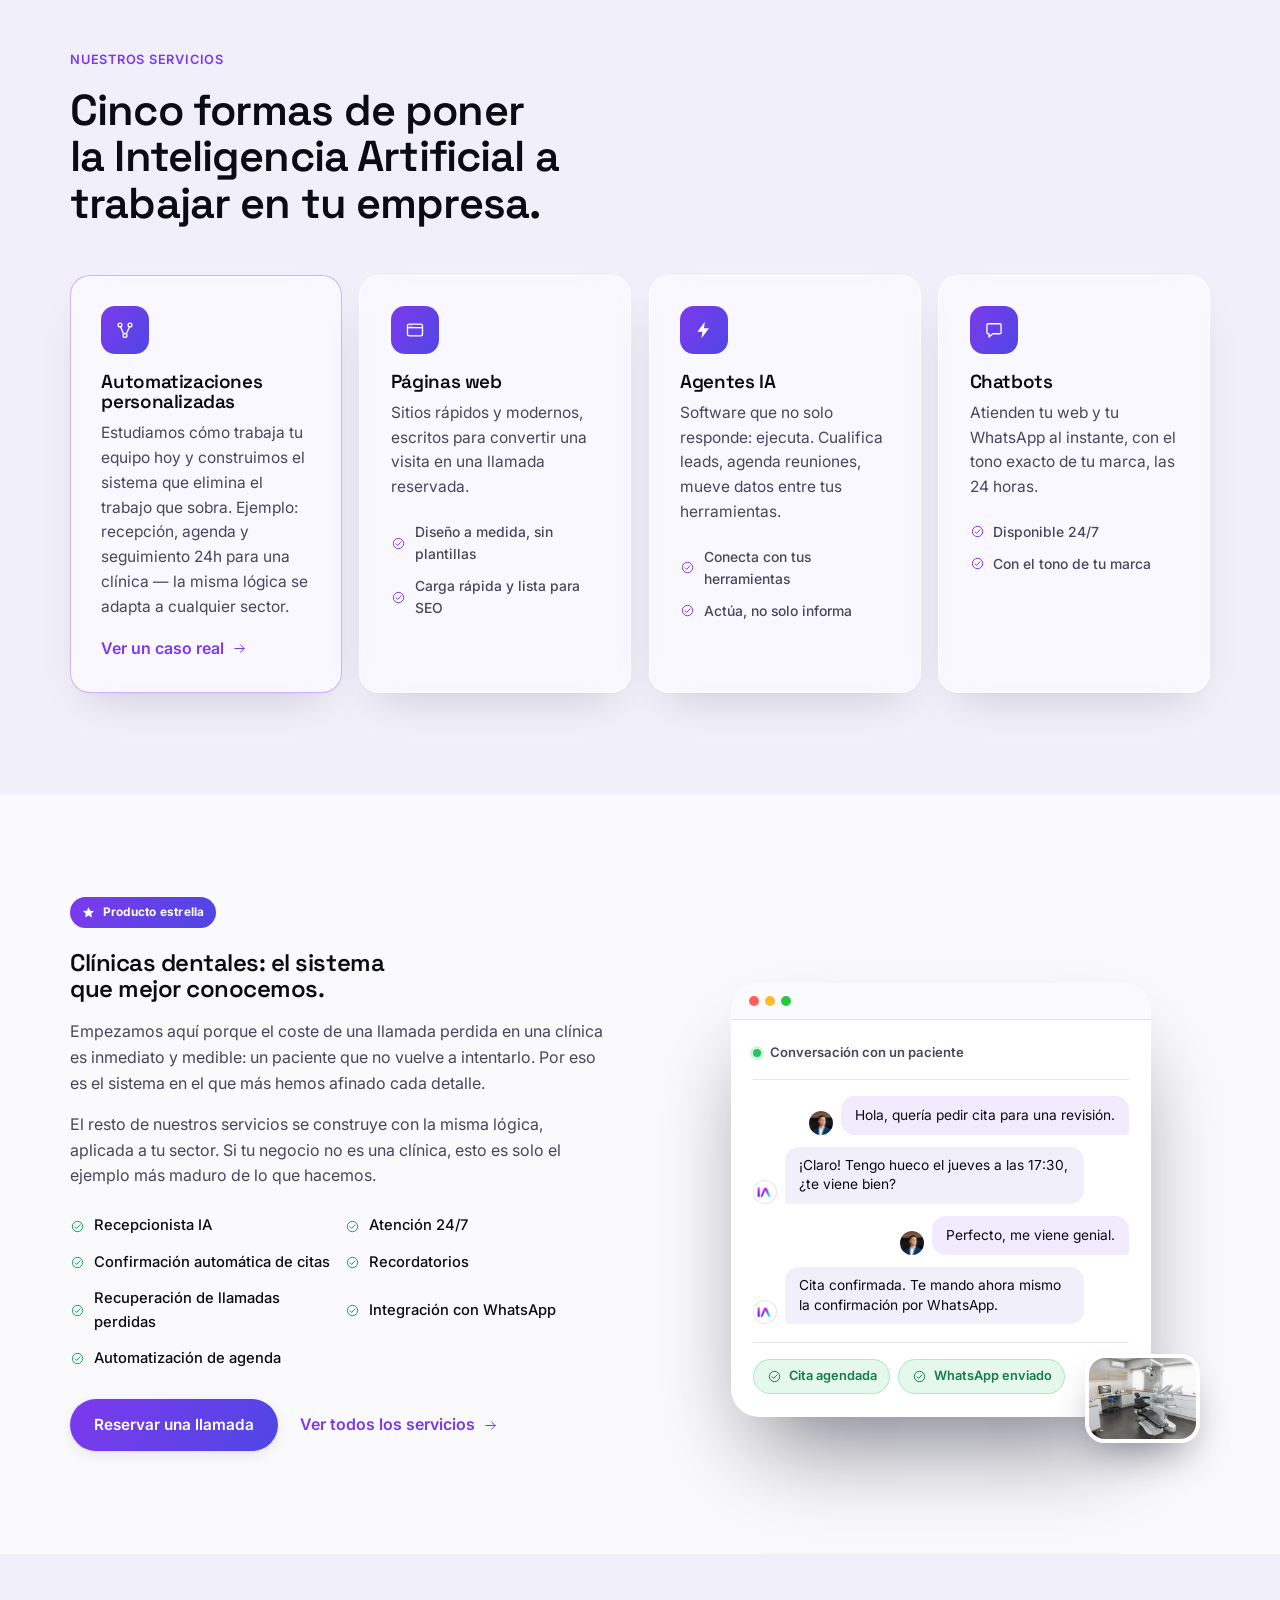
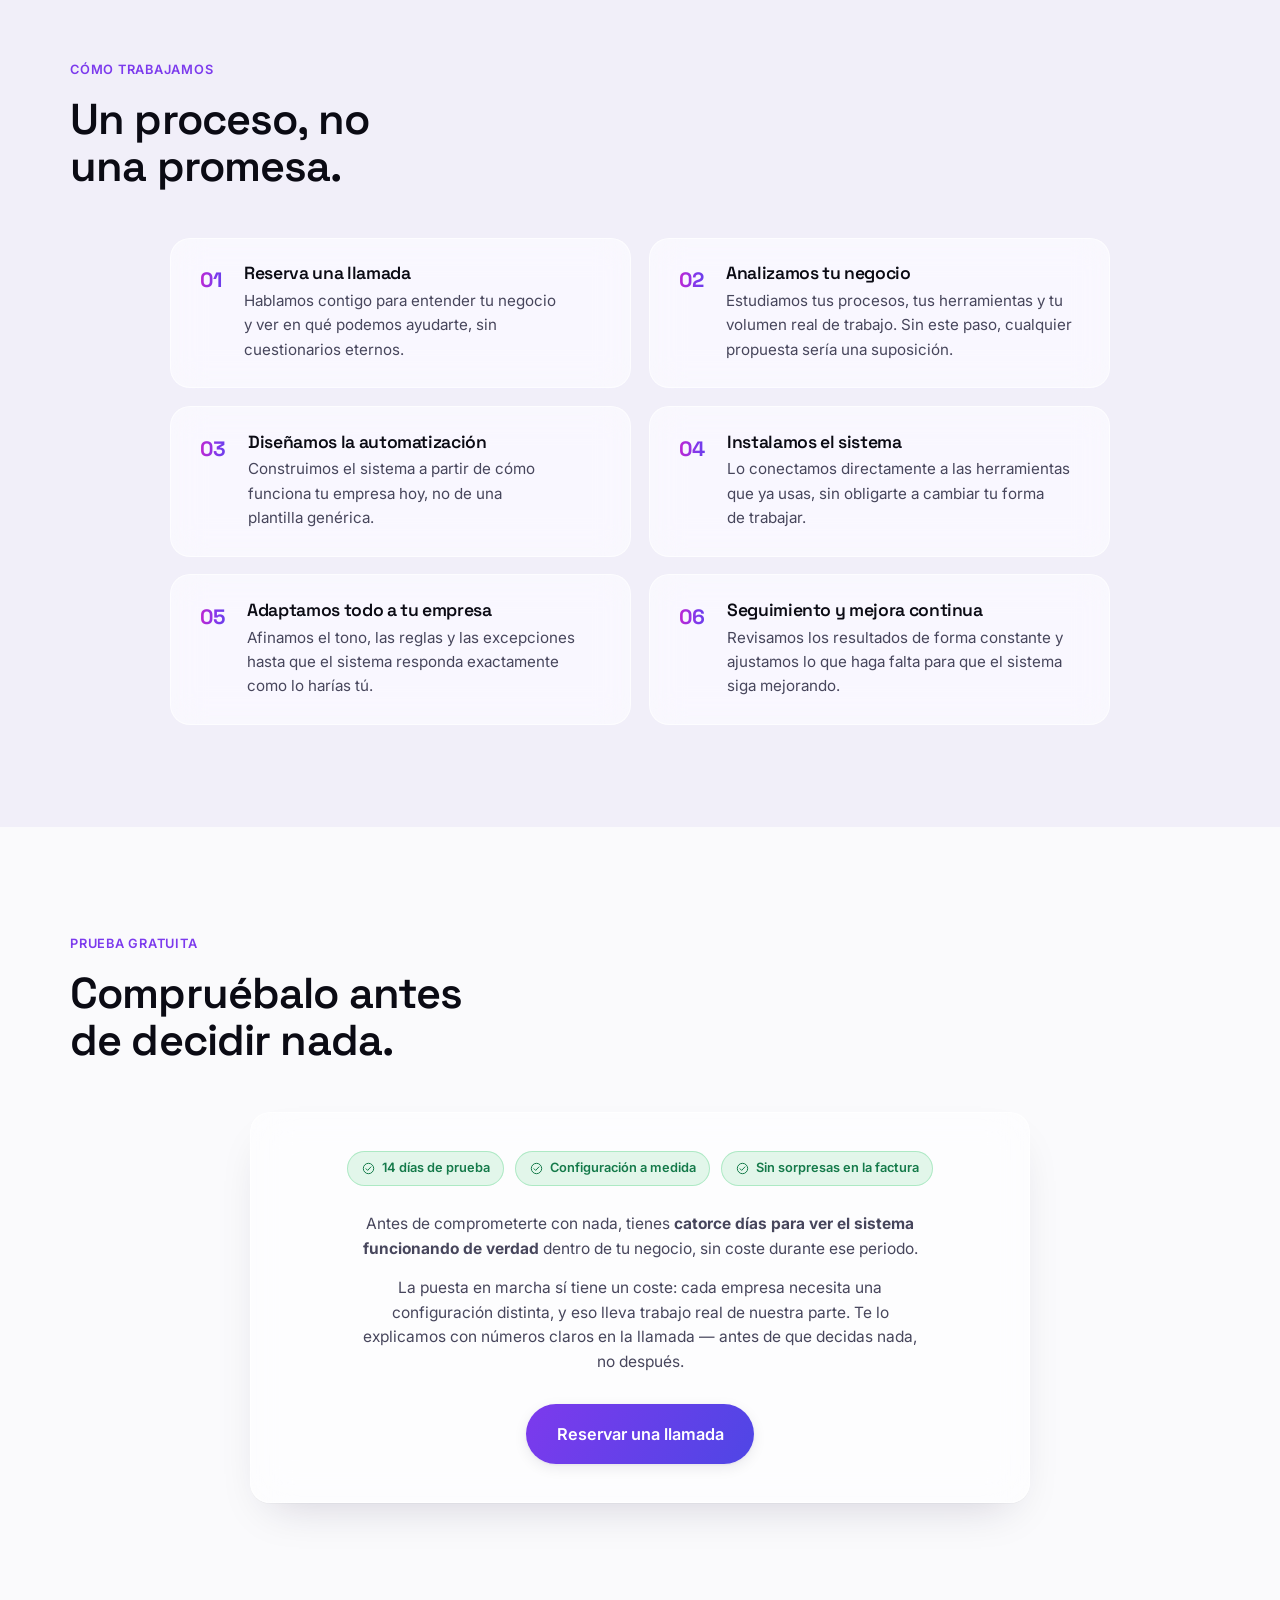
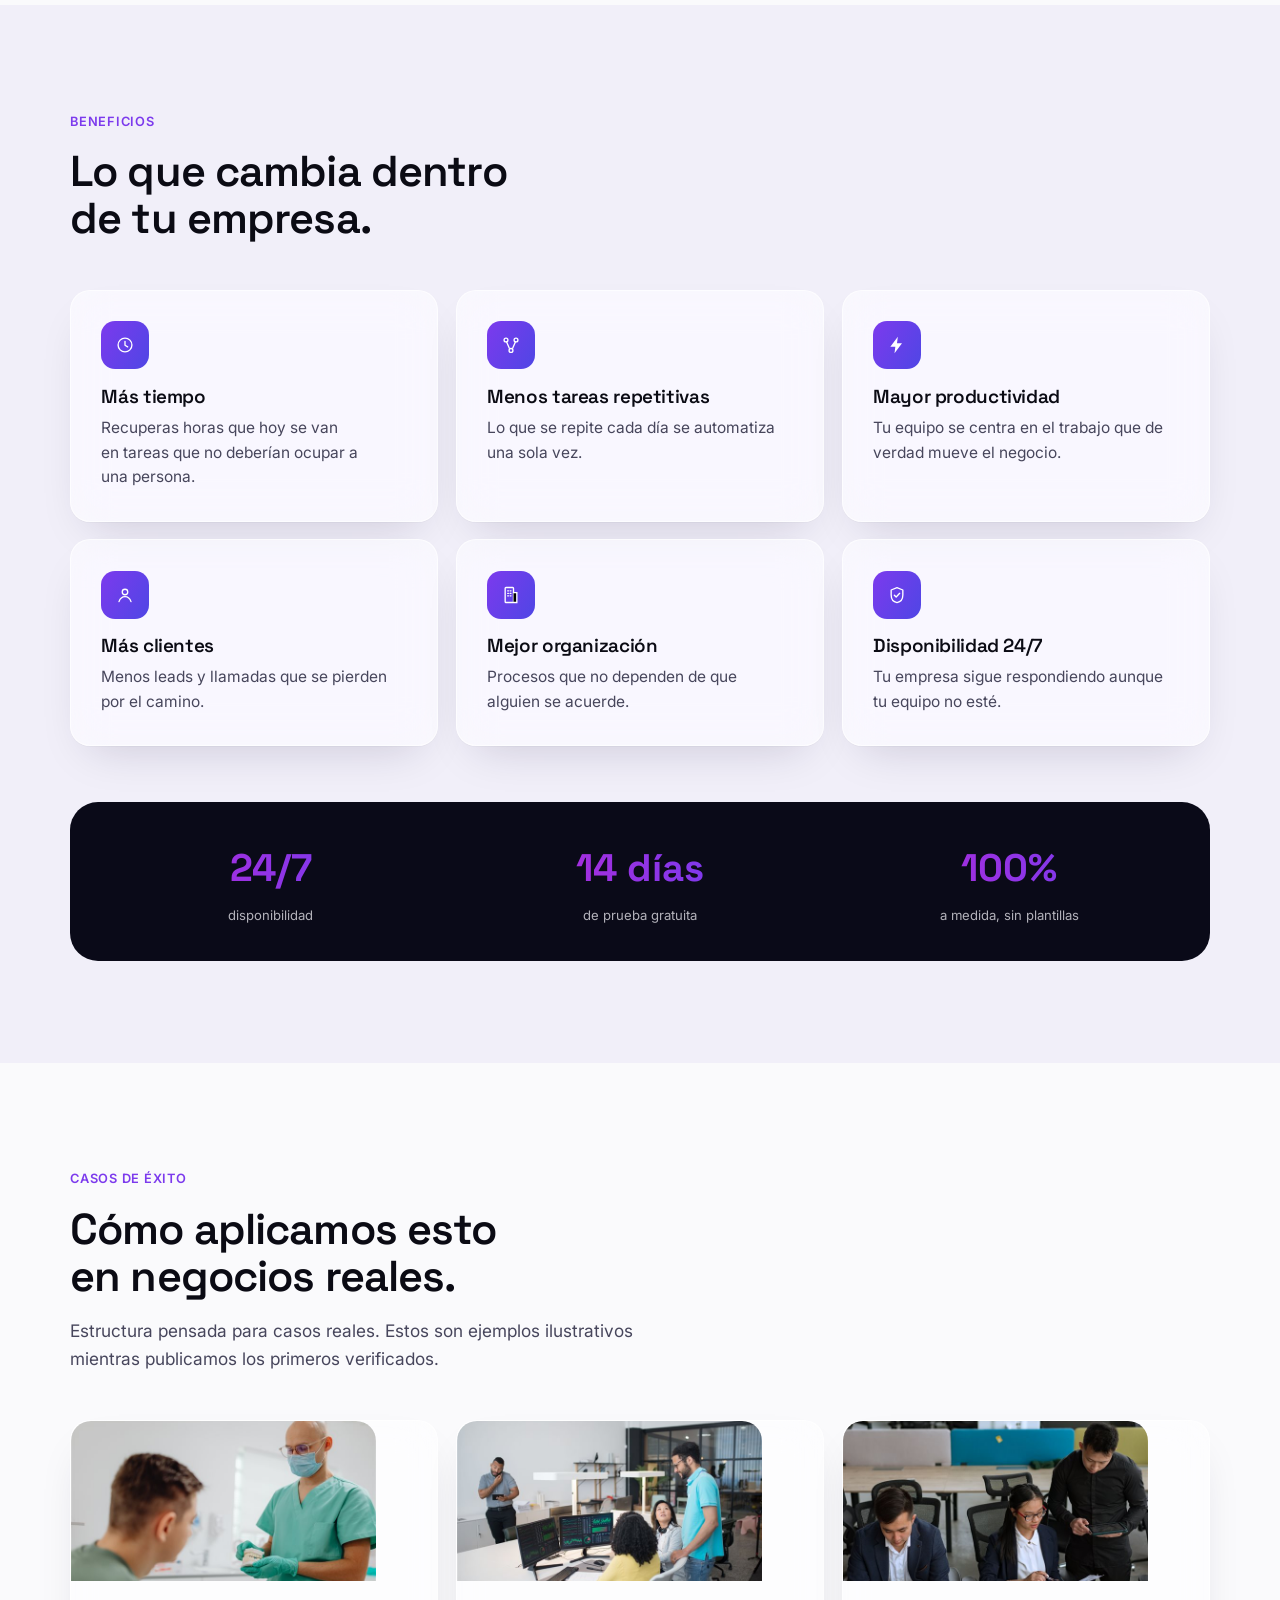
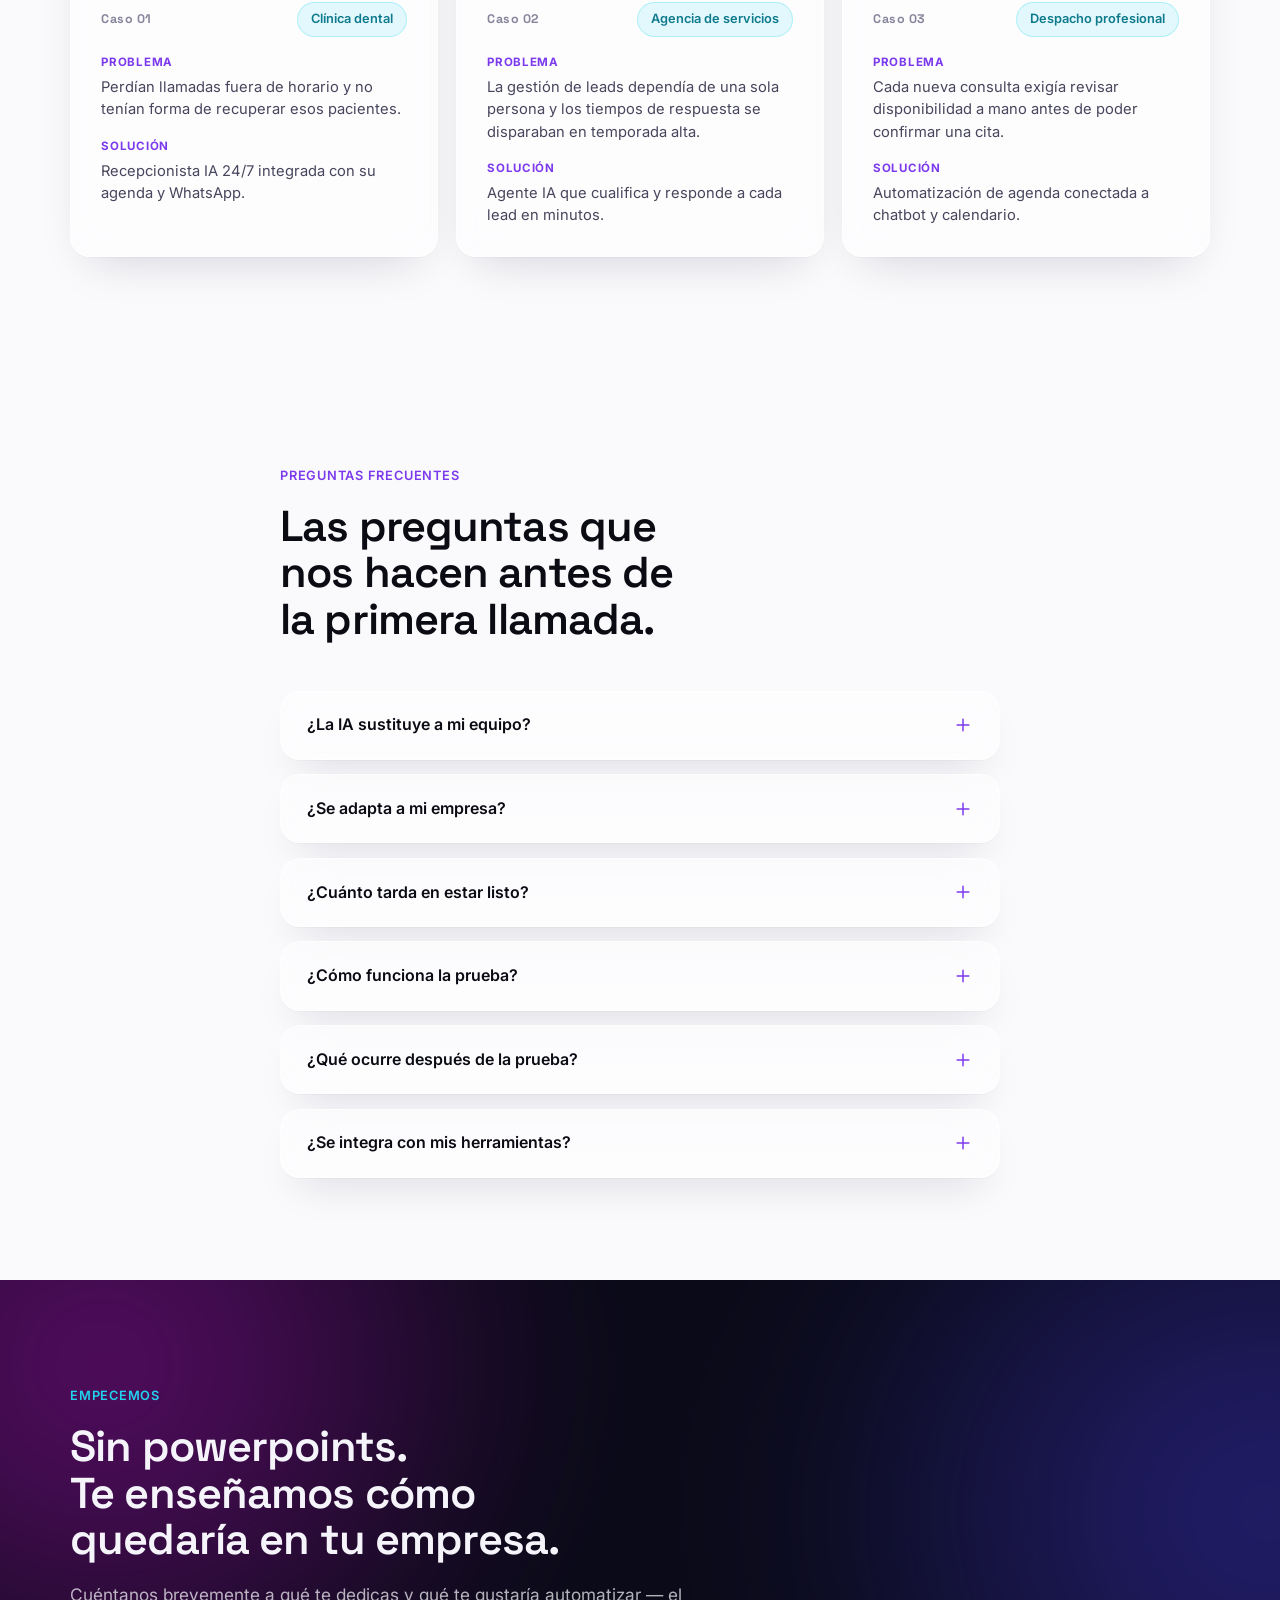
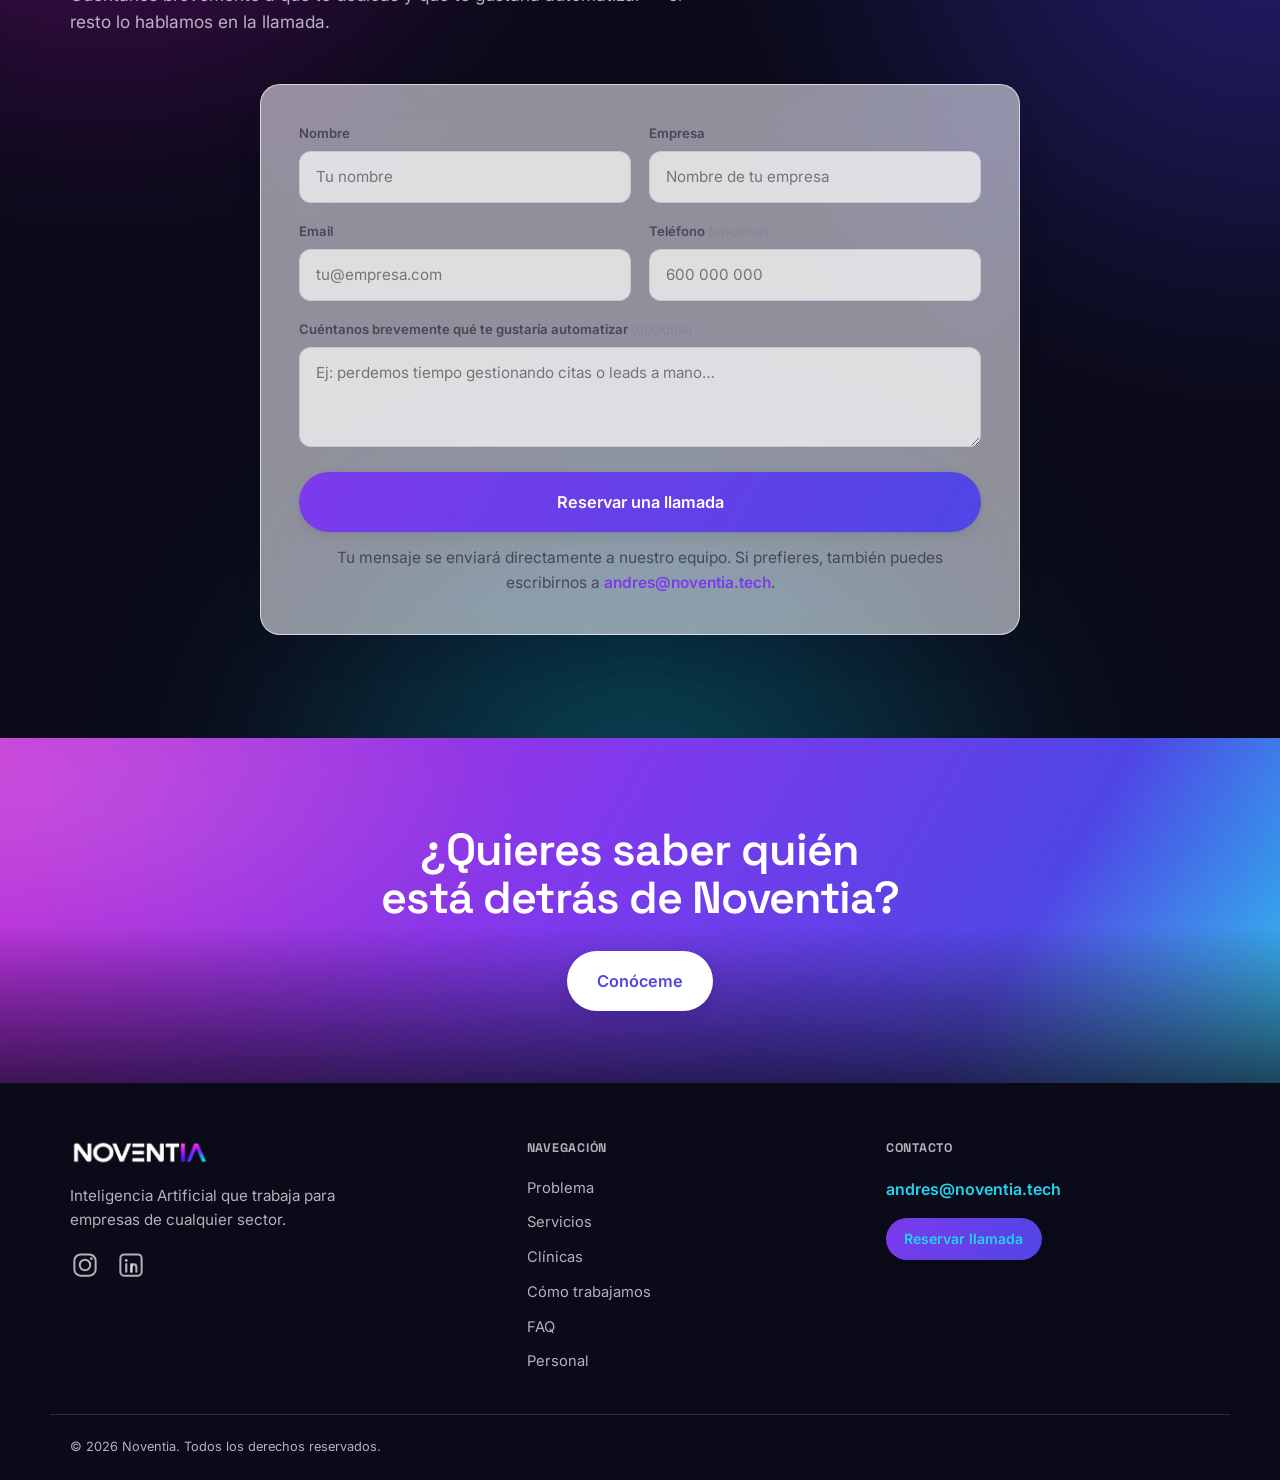
==== commit 32b67d0a: "Add files via upload" ====
--- a/noventia-web/index.html
+++ b/noventia-web/index.html
@@ -491,9 +491,7 @@
         </div>
         <dl class="case-fields">
           <div><dt>Problema</dt><dd>Perdían llamadas fuera de horario y no tenían forma de recuperar esos pacientes.</dd></div>
-          <div><dt>Solución</dt><dd>Recepcionista IA 24/7 integrada con su agenda y WhatsApp.</dd></div>
-          <div class="case-result"><dt>Resultado</dt><dd>[Añadir resultado real — ej. % de llamadas recuperadas]</dd></div>
-        </dl>
+          <div><dt>Solución</dt><dd>Recepcionista IA 24/7 integrada con su agenda y WhatsApp.</dd></div>        </dl>
       </article>
       <article class="glass-card case-card" data-reveal>
         <img class="card-photo-banner" src="assets/img/caso2-photo.jpg" alt="" loading="lazy">
@@ -503,9 +501,7 @@
         </div>
         <dl class="case-fields">
           <div><dt>Problema</dt><dd>La gestión de leads dependía de una sola persona y los tiempos de respuesta se disparaban en temporada alta.</dd></div>
-          <div><dt>Solución</dt><dd>Agente IA que cualifica y responde a cada lead en minutos.</dd></div>
-          <div class="case-result"><dt>Resultado</dt><dd>[Añadir resultado real — ej. tiempo medio de respuesta]</dd></div>
-        </dl>
+          <div><dt>Solución</dt><dd>Agente IA que cualifica y responde a cada lead en minutos.</dd></div>        </dl>
       </article>
       <article class="glass-card case-card" data-reveal>
         <img class="card-photo-banner" src="assets/img/caso3-photo.jpg" alt="" loading="lazy">
@@ -515,9 +511,7 @@
         </div>
         <dl class="case-fields">
           <div><dt>Problema</dt><dd>Cada nueva consulta exigía revisar disponibilidad a mano antes de poder confirmar una cita.</dd></div>
-          <div><dt>Solución</dt><dd>Automatización de agenda conectada a chatbot y calendario.</dd></div>
-          <div class="case-result"><dt>Resultado</dt><dd>[Añadir resultado real — ej. horas ahorradas al mes]</dd></div>
-        </dl>
+          <div><dt>Solución</dt><dd>Automatización de agenda conectada a chatbot y calendario.</dd></div>        </dl>
       </article>
     </div>
   </div>
@@ -550,7 +544,7 @@
           <span>¿Cuánto tarda en estar listo?</span>
           <svg class="icon"><use href="#icon-plus"></use></svg>
         </button>
-        <div class="faq-a"><p>Depende de la complejidad, pero la prueba gratuita puede estar activa en pocos días desde la llamada de diagnóstico.</p></div>
+        <div class="faq-a"><p>Depende de la complejidad de cada proyecto. Tras la llamada de diagnóstico, te fijamos una fecha concreta de entrega.</p></div>
       </div>
       <div class="faq-item glass-card" data-reveal>
         <button class="faq-q" data-faq-toggle aria-expanded="false">
